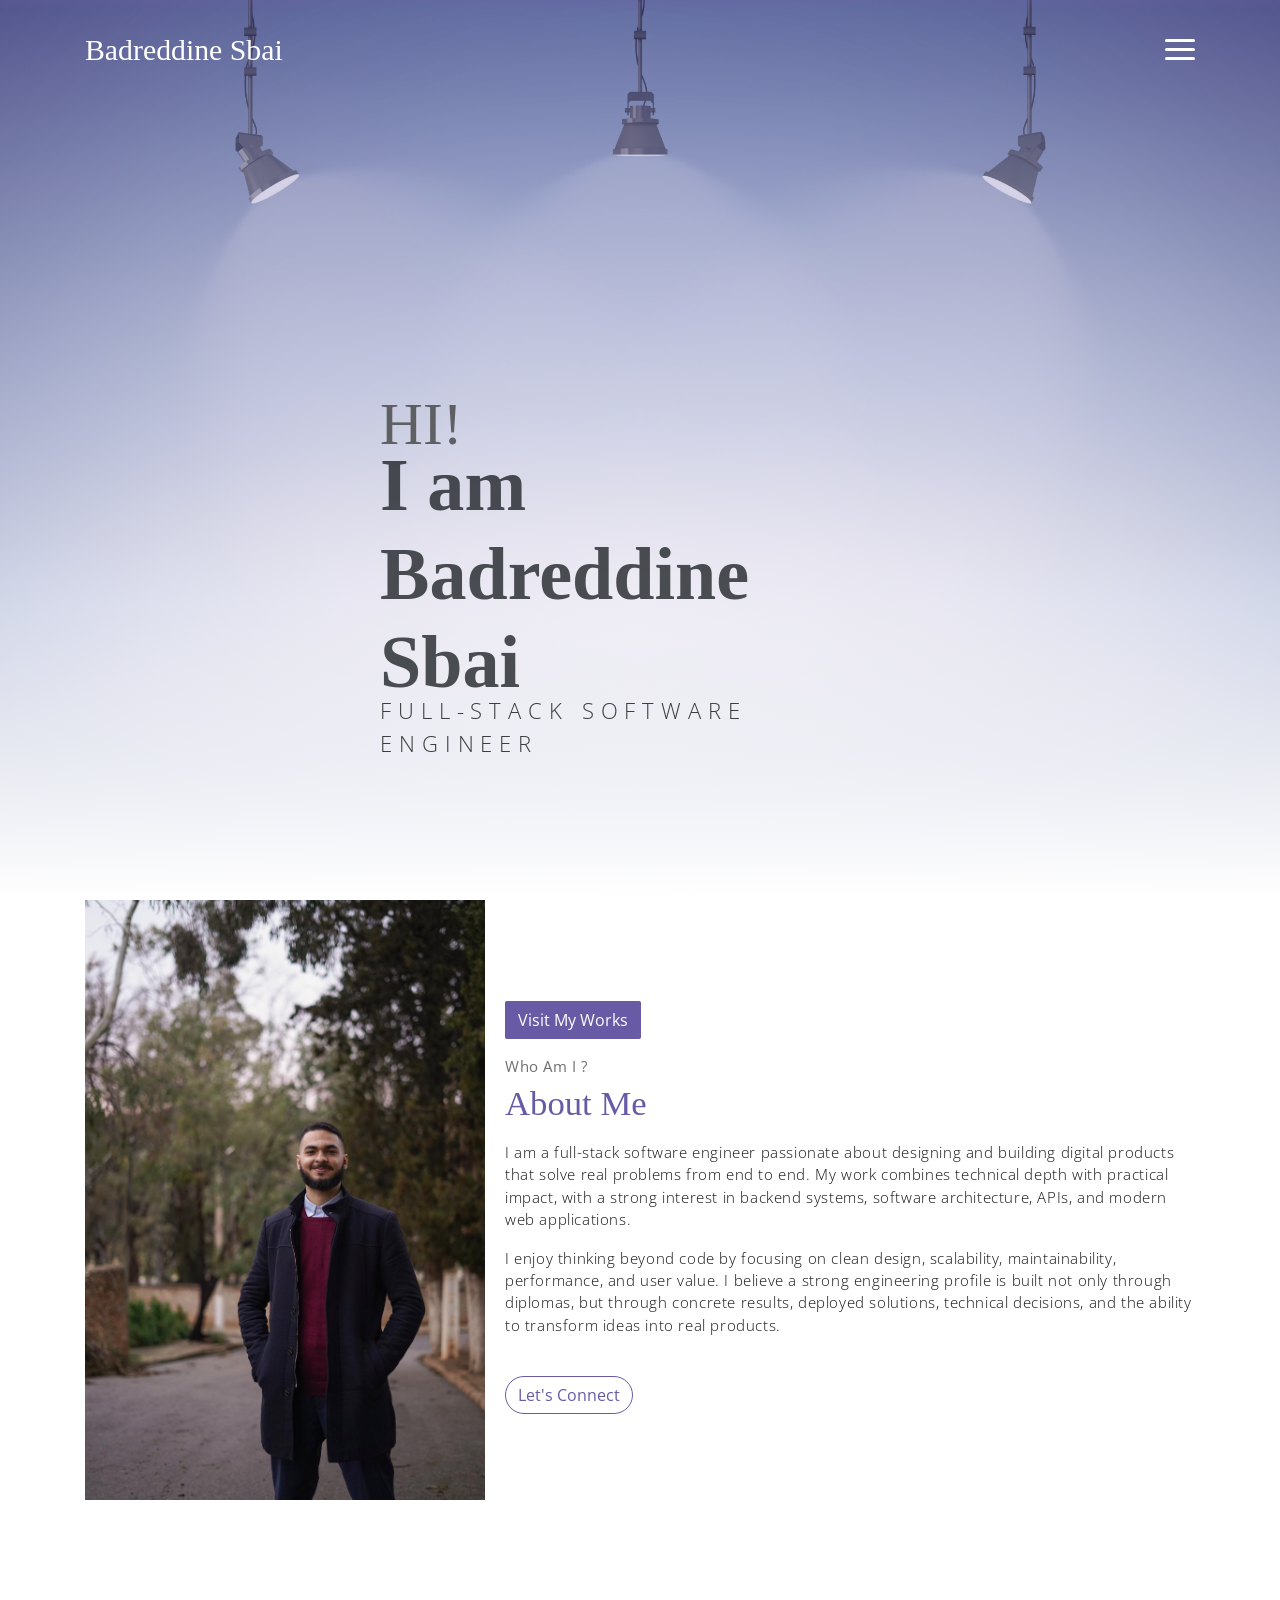
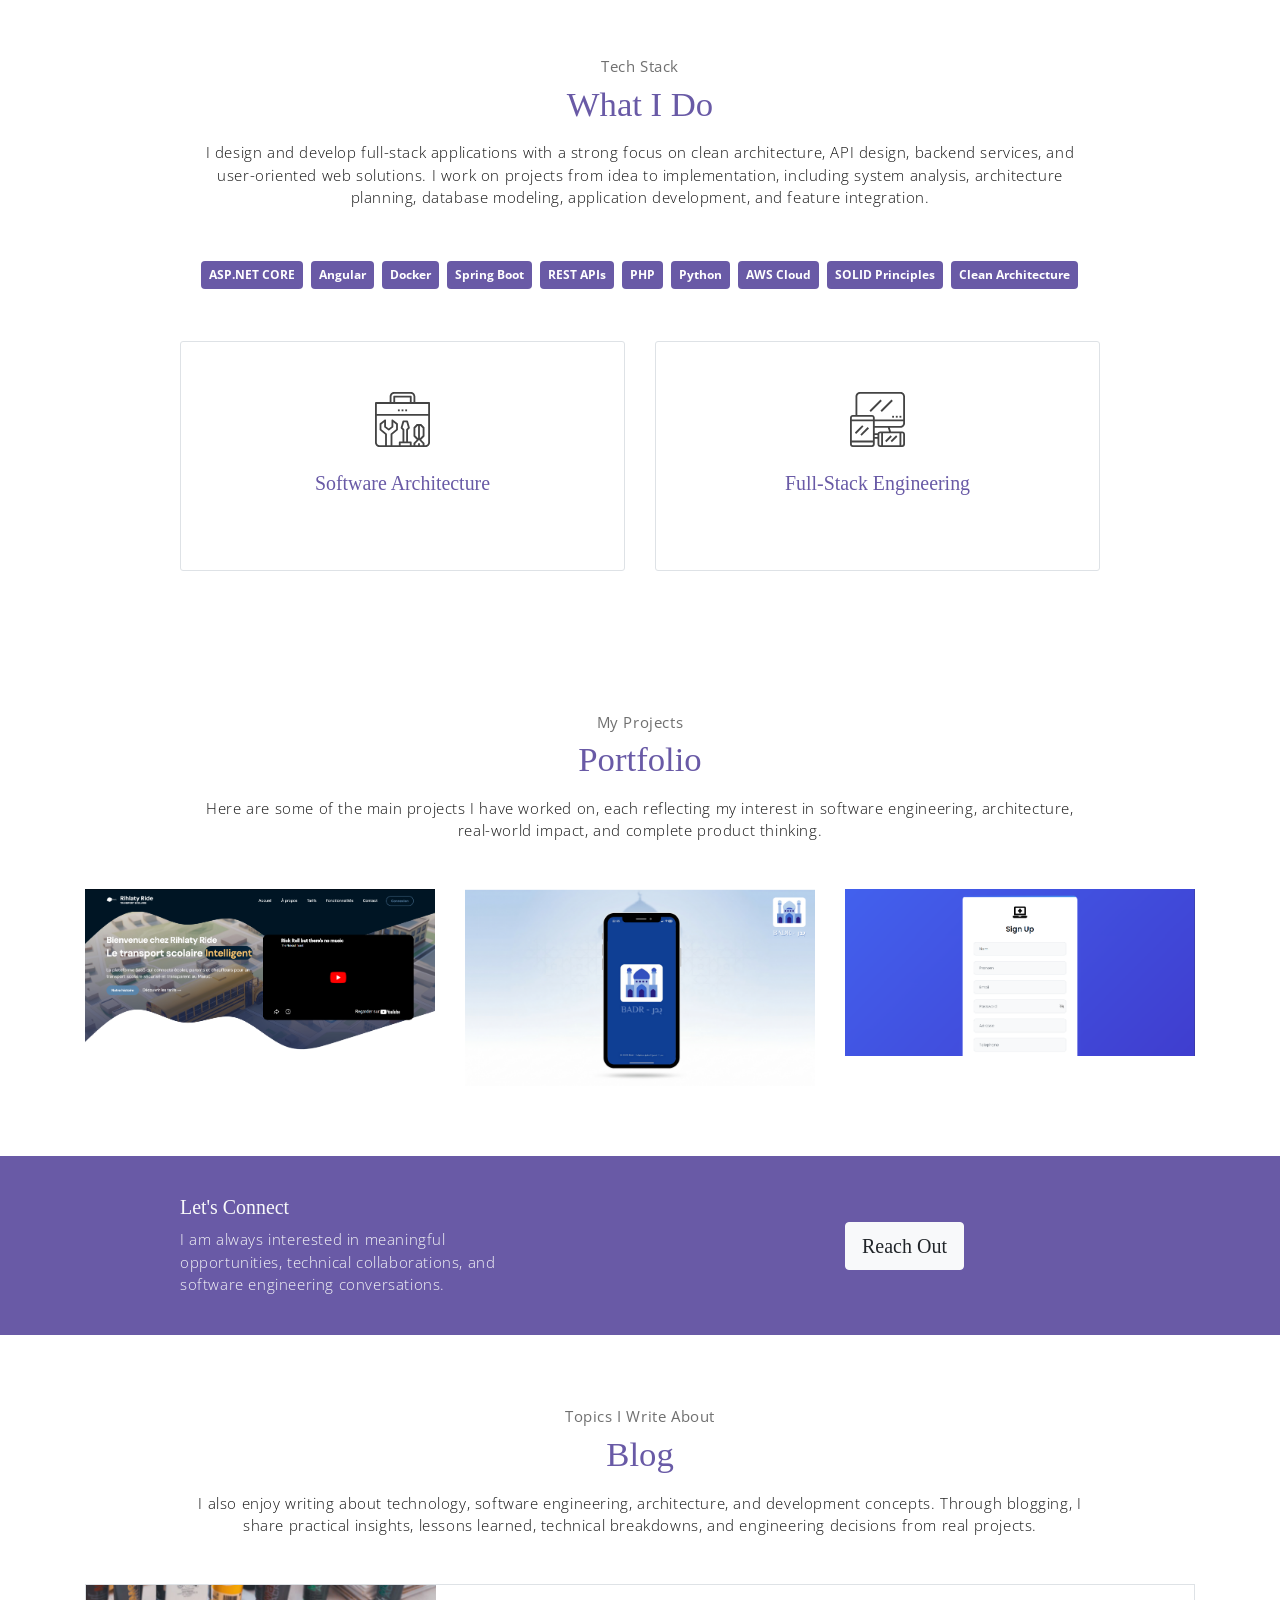
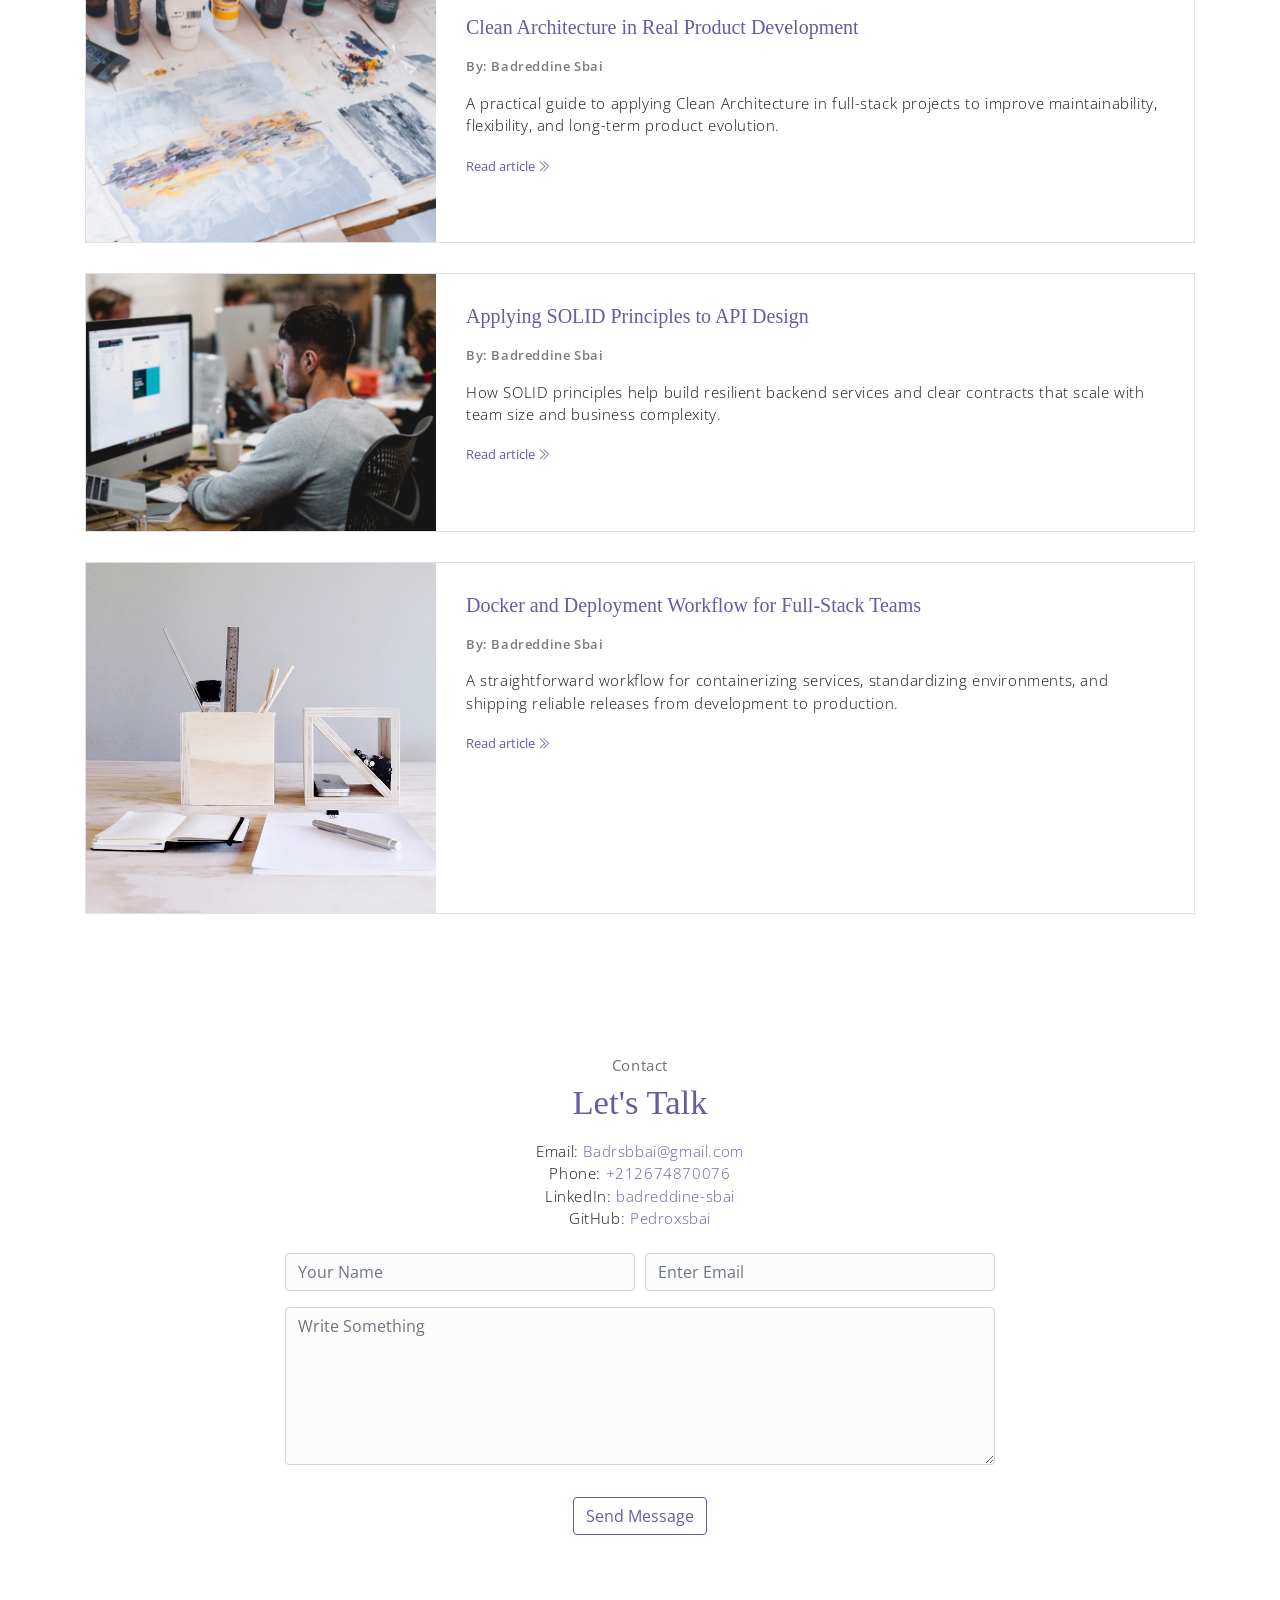
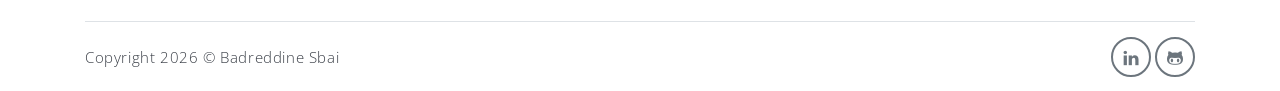
==== index.html @ 53260e63 "Initial portfolio version" ====
<!DOCTYPE html>
<html lang="en">

<head>
    <meta charset="utf-8">
    <meta name="viewport" content="width=device-width, initial-scale=1, shrink-to-fit=no">
    <meta name="description" content="Portfolio of Badreddine Sbai, Full-Stack Software Engineer.">
    <meta name="author" content="Badreddine Sbai">
    <title>Badreddine Sbai | Full-Stack Software Engineer</title>

    <link rel="stylesheet" href="assets/vendors/themify-icons/css/themify-icons.css">
    <link rel="stylesheet" href="assets/css/meyawo.css">
</head>

<body data-spy="scroll" data-target=".navbar" data-offset="40" id="home">

    <nav class="custom-navbar" data-spy="affix" data-offset-top="20">
        <div class="container">
            <a class="logo" href="#home">Badreddine Sbai</a>
            <ul class="nav">
                <li class="item"><a class="link" href="#home">Home</a></li>
                <li class="item"><a class="link" href="#about">About</a></li>
                <li class="item"><a class="link" href="#service">What I Do</a></li>
                <li class="item"><a class="link" href="#portfolio">Projects</a></li>
                <li class="item"><a class="link" href="#blog">Blog</a></li>
                <li class="item"><a class="link" href="#contact">Contact</a></li>
            </ul>
            <a href="javascript:void(0)" id="nav-toggle" class="hamburger hamburger--elastic">
                <div class="hamburger-box">
                    <div class="hamburger-inner"></div>
                </div>
            </a>
        </div>
    </nav>

    <header class="header" id="home">
        <div class="overlay"></div>
        <div class="header-content container">
            <h1 class="header-title">
                <span class="up">HI!</span>
                <span class="down">I am Badreddine Sbai</span>
            </h1>
            <p class="header-subtitle">FULL-STACK SOFTWARE ENGINEER</p>
        </div>
    </header>

    <section class="section pt-0" id="about">
        <div class="container text-center">
            <div class="about">
                <div class="about-img-holder">
                    <img src="assets/imgs/me/Portfolio2.jpeg" class="about-img" alt="Profile photo of Badreddine Sbai">
                </div>
                <div class="about-caption text-left">
                    <a class="btn btn-primary mb-3" href="#portfolio">Visit My Works</a>
                    <p class="section-subtitle">Who Am I ?</p>
                    <h2 class="section-title mb-3">About Me</h2>
                    <p>
                        I am a full-stack software engineer passionate about designing and building digital products that solve real problems from end to end. My work combines technical depth with practical impact, with a strong interest in backend systems, software architecture, APIs, and modern web applications.
                    </p>
                    <p>
                        I enjoy thinking beyond code by focusing on clean design, scalability, maintainability, performance, and user value. I believe a strong engineering profile is built not only through diplomas, but through concrete results, deployed solutions, technical decisions, and the ability to transform ideas into real products.
                    </p>
                    <a class="btn-rounded btn btn-outline-primary mt-4" href="#contact">Let's Connect</a>
                </div>
            </div>
        </div>
    </section>

    <section class="section" id="service">
        <div class="container text-center">
            <p class="section-subtitle">Tech Stack</p>
            <h6 class="section-title mb-3">What I Do</h6>
            <p class="mb-5 col-md-10 mx-auto">I design and develop full-stack applications with a strong focus on clean architecture, API design, backend services, and user-oriented web solutions. I work on projects from idea to implementation, including system analysis, architecture planning, database modeling, application development, and feature integration.</p>

            <div class="row justify-content-center">
                <div class="col-lg-10">
                    <div class="d-flex flex-wrap justify-content-center mb-5">
                        <span class="badge badge-primary p-2 m-1">ASP.NET CORE</span>
                        <span class="badge badge-primary p-2 m-1">Angular</span>
                        <span class="badge badge-primary p-2 m-1">Docker</span>
                        <span class="badge badge-primary p-2 m-1">Spring Boot</span>
                        <span class="badge badge-primary p-2 m-1">REST APIs</span>
                        <span class="badge badge-primary p-2 m-1">PHP</span>
                        <span class="badge badge-primary p-2 m-1">Python</span>
                        <span class="badge badge-primary p-2 m-1">AWS Cloud</span>
                        <span class="badge badge-primary p-2 m-1">SOLID Principles</span>
                        <span class="badge badge-primary p-2 m-1">Clean Architecture</span>
                    </div>
                </div>
            </div>

            <div class="row justify-content-center">
                <div class="col-md-6 col-lg-5">
                    <div class="service-card">
                        <div class="body">
                            <img src="assets/imgs/toolbox.svg" class="icon" alt="Architecture icon">
                            <h6 class="title">Software Architecture</h6>
                            <p class="subtitle">I build reliable and maintainable systems with strong structure, clear boundaries, and long-term scalability in mind.</p>
                        </div>
                    </div>
                </div>
                <div class="col-md-6 col-lg-5">
                    <div class="service-card">
                        <div class="body">
                            <img src="assets/imgs/responsive.svg" class="icon" alt="Engineering icon">
                            <h6 class="title">Full-Stack Engineering</h6>
                            <p class="subtitle">I transform ideas into complete products by combining backend APIs, modern frontend experiences, and practical technical decisions.</p>
                        </div>
                    </div>
                </div>
            </div>
        </div>
    </section>

    <section class="section" id="portfolio">
        <div class="container text-center">
            <p class="section-subtitle">My Projects</p>
            <h6 class="section-title mb-3">Portfolio</h6>
            <p class="mb-5 col-md-10 mx-auto">Here are some of the main projects I have worked on, each reflecting my interest in software engineering, architecture, real-world impact, and complete product thinking.</p>

            <div class="row">
                <div class="col-md-4">
                    <a href="project-rihlaty-ride.html" class="portfolio-card">
                        <img src="assets/imgs/RihlatyRide/1.png" class="portfolio-card-img" alt="Rihlaty Ride project cover">
                        <span class="portfolio-card-overlay">
                            <span class="portfolio-card-caption">
                                <h4>Rihlaty Ride</h4>
                                <p class="font-weight-normal">Intelligent School Transport Management Platform</p>
                            </span>
                        </span>
                    </a>
                </div>
                <div class="col-md-4">
                    <a href="project-badr-app.html" class="portfolio-card">
                        <img src="assets/imgs/Badr/1.png" class="portfolio-card-img" alt="BADR app project cover">
                        <span class="portfolio-card-overlay">
                            <span class="portfolio-card-caption">
                                <h4>BADR</h4>
                                <p class="font-weight-normal">Islamic Mobile Application</p>
                            </span>
                        </span>
                    </a>
                </div>
                <div class="col-md-4">
                    <a href="project-pharmaceutical-system.html" class="portfolio-card">
                        <img src="assets/imgs/StockPharmaceutique/1.png" class="portfolio-card-img" alt="Pharmaceutical management project cover">
                        <span class="portfolio-card-overlay">
                            <span class="portfolio-card-caption">
                                <h4>Pharmaceutical System</h4>
                                <p class="font-weight-normal">Smart and Secure Pharmaceutical Management Solution</p>
                            </span>
                        </span>
                    </a>
                </div>
            </div>
        </div>
    </section>

    <section class="section-sm bg-primary">
        <div class="container text-center text-sm-left">
            <div class="row align-items-center">
                <div class="col-sm offset-md-1 mb-4 mb-md-0">
                    <h6 class="title text-light">Let's Connect</h6>
                    <p class="m-0 text-light">I am always interested in meaningful opportunities, technical collaborations, and software engineering conversations.</p>
                </div>
                <div class="col-sm offset-sm-2 offset-md-3">
                    <a href="#contact" class="btn btn-lg my-font btn-light rounded">Reach Out</a>
                </div>
            </div>
        </div>
    </section>

    <section class="section" id="blog">
        <div class="container text-center">
            <p class="section-subtitle">Topics I Write About</p>
            <h6 class="section-title mb-3">Blog</h6>
            <p class="mb-5 col-md-10 mx-auto">I also enjoy writing about technology, software engineering, architecture, and development concepts. Through blogging, I share practical insights, lessons learned, technical breakdowns, and engineering decisions from real projects.</p>

            <div class="blog-card">
                <div class="blog-card-header">
                    <img src="assets/imgs/img-1.jpg" class="blog-card-img" alt="Clean Architecture article cover">
                </div>
                <div class="blog-card-body">
                    <h5 class="blog-card-title">Clean Architecture in Real Product Development</h5>
                    <p class="blog-card-caption">
                        <a href="article-clean-architecture.html">By: Badreddine Sbai</a>
                    </p>
                    <p>A practical guide to applying Clean Architecture in full-stack projects to improve maintainability, flexibility, and long-term product evolution.</p>
                    <a href="article-clean-architecture.html" class="blog-card-link">Read article <i class="ti-angle-double-right"></i></a>
                </div>
            </div>

            <div class="blog-card">
                <div class="blog-card-header">
                    <img src="assets/imgs/img-2.jpg" class="blog-card-img" alt="SOLID APIs article cover">
                </div>
                <div class="blog-card-body">
                    <h5 class="blog-card-title">Applying SOLID Principles to API Design</h5>
                    <p class="blog-card-caption">
                        <a href="article-solid-api-design.html">By: Badreddine Sbai</a>
                    </p>
                    <p>How SOLID principles help build resilient backend services and clear contracts that scale with team size and business complexity.</p>
                    <a href="article-solid-api-design.html" class="blog-card-link">Read article <i class="ti-angle-double-right"></i></a>
                </div>
            </div>

            <div class="blog-card mb-0">
                <div class="blog-card-header">
                    <img src="assets/imgs/folio-3.jpg" class="blog-card-img" alt="Docker deployment article cover">
                </div>
                <div class="blog-card-body">
                    <h5 class="blog-card-title">Docker and Deployment Workflow for Full-Stack Teams</h5>
                    <p class="blog-card-caption">
                        <a href="article-docker-deployment-workflow.html">By: Badreddine Sbai</a>
                    </p>
                    <p>A straightforward workflow for containerizing services, standardizing environments, and shipping reliable releases from development to production.</p>
                    <a href="article-docker-deployment-workflow.html" class="blog-card-link">Read article <i class="ti-angle-double-right"></i></a>
                </div>
            </div>
        </div>
    </section>

    <section class="section" id="contact">
        <div class="container text-center">
            <p class="section-subtitle">Contact</p>
            <h6 class="section-title mb-3">Let's Talk</h6>
            <p class="mb-4">
                Email: <a href="mailto:Badrsbbai@gmail.com">Badrsbbai@gmail.com</a><br>
                Phone: <a href="tel:+212674870076">+212674870076</a><br>
                LinkedIn: <a href="https://www.linkedin.com/in/badreddine-sbai/" target="_blank" rel="noopener noreferrer">badreddine-sbai</a><br>
                GitHub: <a href="https://github.com/Pedroxsbai" target="_blank" rel="noopener noreferrer">Pedroxsbai</a>
            </p>

            <form action="" class="contact-form col-md-10 col-lg-8 m-auto">
                <div class="form-row">
                    <div class="form-group col-sm-6">
                        <input type="text" size="50" class="form-control" placeholder="Your Name" required>
                    </div>
                    <div class="form-group col-sm-6">
                        <input type="email" class="form-control" placeholder="Enter Email" required>
                    </div>
                    <div class="form-group col-sm-12">
                        <textarea name="comment" id="comment" rows="6" class="form-control" placeholder="Write Something" required></textarea>
                    </div>
                    <div class="form-group col-sm-12 mt-3">
                        <input type="submit" value="Send Message" class="btn btn-outline-primary rounded">
                    </div>
                </div>
            </form>
        </div>
    </section>

    <div class="container">
        <footer class="footer">
            <p class="mb-0">Copyright <script>document.write(new Date().getFullYear())</script> &copy; Badreddine Sbai</p>
            <div class="social-links text-right m-auto ml-sm-auto">
                <a href="https://www.linkedin.com/in/badreddine-sbai/" target="_blank" rel="noopener noreferrer" class="link"><i class="ti-linkedin"></i></a>
                <a href="https://github.com/Pedroxsbai" target="_blank" rel="noopener noreferrer" class="link"><i class="ti-github"></i></a>
            </div>
        </footer>
    </div>

    <script src="assets/vendors/jquery/jquery-3.4.1.js"></script>
    <script src="assets/vendors/bootstrap/bootstrap.bundle.js"></script>
    <script src="assets/vendors/bootstrap/bootstrap.affix.js"></script>
    <script src="assets/js/meyawo.js"></script>
</body>

</html>
---- assets/vendors/themify-icons/css/themify-icons.css ----
@font-face {
	font-family: 'themify';
	src:url("../fonts/themify.eot?-fvbane");
	src:url("../fonts/themify.eot?#iefix-fvbane") format("embedded-opentype"),
		url("../fonts/themify.woff?-fvbane") format("woff"),
		url("../fonts/themify.ttf?-fvbane") format("truetype"),
		url("../fonts/themify.svg?-fvbane#themify") format("svg");
	font-weight: normal;
	font-style: normal;
}

[class^="ti-"], [class*=" ti-"] {
	font-family: 'themify';
	speak: none;
	font-style: normal;
	font-weight: normal;
	font-variant: normal;
	text-transform: none;
	line-height: 1;

	/* Better Font Rendering =========== */
	-webkit-font-smoothing: antialiased;
	-moz-osx-font-smoothing: grayscale;
}

.ti-wand:before {
	content: "\e600";
}
.ti-volume:before {
	content: "\e601";
}
.ti-user:before {
	content: "\e602";
}
.ti-unlock:before {
	content: "\e603";
}
.ti-unlink:before {
	content: "\e604";
}
.ti-trash:before {
	content: "\e605";
}
.ti-thought:before {
	content: "\e606";
}
.ti-target:before {
	content: "\e607";
}
.ti-tag:before {
	content: "\e608";
}
.ti-tablet:before {
	content: "\e609";
}
.ti-star:before {
	content: "\e60a";
}
.ti-spray:before {
	content: "\e60b";
}
.ti-signal:before {
	content: "\e60c";
}
.ti-shopping-cart:before {
	content: "\e60d";
}
.ti-shopping-cart-full:before {
	content: "\e60e";
}
.ti-settings:before {
	content: "\e60f";
}
.ti-search:before {
	content: "\e610";
}
.ti-zoom-in:before {
	content: "\e611";
}
.ti-zoom-out:before {
	content: "\e612";
}
.ti-cut:before {
	content: "\e613";
}
.ti-ruler:before {
	content: "\e614";
}
.ti-ruler-pencil:before {
	content: "\e615";
}
.ti-ruler-alt:before {
	content: "\e616";
}
.ti-bookmark:before {
	content: "\e617";
}
.ti-bookmark-alt:before {
	content: "\e618";
}
.ti-reload:before {
	content: "\e619";
}
.ti-plus:before {
	content: "\e61a";
}
.ti-pin:before {
	content: "\e61b";
}
.ti-pencil:before {
	content: "\e61c";
}
.ti-pencil-alt:before {
	content: "\e61d";
}
.ti-paint-roller:before {
	content: "\e61e";
}
.ti-paint-bucket:before {
	content: "\e61f";
}
.ti-na:before {
	content: "\e620";
}
.ti-mobile:before {
	content: "\e621";
}
.ti-minus:before {
	content: "\e622";
}
.ti-medall:before {
	content: "\e623";
}
.ti-medall-alt:before {
	content: "\e624";
}
.ti-marker:before {
	content: "\e625";
}
.ti-marker-alt:before {
	content: "\e626";
}
.ti-arrow-up:before {
	content: "\e627";
}
.ti-arrow-right:before {
	content: "\e628";
}
.ti-arrow-left:before {
	content: "\e629";
}
.ti-arrow-down:before {
	content: "\e62a";
}
.ti-lock:before {
	content: "\e62b";
}
.ti-location-arrow:before {
	content: "\e62c";
}
.ti-link:before {
	content: "\e62d";
}
.ti-layout:before {
	content: "\e62e";
}
.ti-layers:before {
	content: "\e62f";
}
.ti-layers-alt:before {
	content: "\e630";
}
.ti-key:before {
	content: "\e631";
}
.ti-import:before {
	content: "\e632";
}
.ti-image:before {
	content: "\e633";
}
.ti-heart:before {
	content: "\e634";
}
.ti-heart-broken:before {
	content: "\e635";
}
.ti-hand-stop:before {
	content: "\e636";
}
.ti-hand-open:before {
	content: "\e637";
}
.ti-hand-drag:before {
	content: "\e638";
}
.ti-folder:before {
	content: "\e639";
}
.ti-flag:before {
	content: "\e63a";
}
.ti-flag-alt:before {
	content: "\e63b";
}
.ti-flag-alt-2:before {
	content: "\e63c";
}
.ti-eye:before {
	content: "\e63d";
}
.ti-export:before {
	content: "\e63e";
}
.ti-exchange-vertical:before {
	content: "\e63f";
}
.ti-desktop:before {
	content: "\e640";
}
.ti-cup:before {
	content: "\e641";
}
.ti-crown:before {
	content: "\e642";
}
.ti-comments:before {
	content: "\e643";
}
.ti-comment:before {
	content: "\e644";
}
.ti-comment-alt:before {
	content: "\e645";
}
.ti-close:before {
	content: "\e646";
}
.ti-clip:before {
	content: "\e647";
}
.ti-angle-up:before {
	content: "\e648";
}
.ti-angle-right:before {
	content: "\e649";
}
.ti-angle-left:before {
	content: "\e64a";
}
.ti-angle-down:before {
	content: "\e64b";
}
.ti-check:before {
	content: "\e64c";
}
.ti-check-box:before {
	content: "\e64d";
}
.ti-camera:before {
	content: "\e64e";
}
.ti-announcement:before {
	content: "\e64f";
}
.ti-brush:before {
	content: "\e650";
}
.ti-briefcase:before {
	content: "\e651";
}
.ti-bolt:before {
	content: "\e652";
}
.ti-bolt-alt:before {
	content: "\e653";
}
.ti-blackboard:before {
	content: "\e654";
}
.ti-bag:before {
	content: "\e655";
}
.ti-move:before {
	content: "\e656";
}
.ti-arrows-vertical:before {
	content: "\e657";
}
.ti-arrows-horizontal:before {
	content: "\e658";
}
.ti-fullscreen:before {
	content: "\e659";
}
.ti-arrow-top-right:before {
	content: "\e65a";
}
.ti-arrow-top-left:before {
	content: "\e65b";
}
.ti-arrow-circle-up:before {
	content: "\e65c";
}
.ti-arrow-circle-right:before {
	content: "\e65d";
}
.ti-arrow-circle-left:before {
	content: "\e65e";
}
.ti-arrow-circle-down:before {
	content: "\e65f";
}
.ti-angle-double-up:before {
	content: "\e660";
}
.ti-angle-double-right:before {
	content: "\e661";
}
.ti-angle-double-left:before {
	content: "\e662";
}
.ti-angle-double-down:before {
	content: "\e663";
}
.ti-zip:before {
	content: "\e664";
}
.ti-world:before {
	content: "\e665";
}
.ti-wheelchair:before {
	content: "\e666";
}
.ti-view-list:before {
	content: "\e667";
}
.ti-view-list-alt:before {
	content: "\e668";
}
.ti-view-grid:before {
	content: "\e669";
}
.ti-uppercase:before {
	content: "\e66a";
}
.ti-upload:before {
	content: "\e66b";
}
.ti-underline:before {
	content: "\e66c";
}
.ti-truck:before {
	content: "\e66d";
}
.ti-timer:before {
	content: "\e66e";
}
.ti-ticket:before {
	content: "\e66f";
}
.ti-thumb-up:before {
	content: "\e670";
}
.ti-thumb-down:before {
	content: "\e671";
}
.ti-text:before {
	content: "\e672";
}
.ti-stats-up:before {
	content: "\e673";
}
.ti-stats-down:before {
	content: "\e674";
}
.ti-split-v:before {
	content: "\e675";
}
.ti-split-h:before {
	content: "\e676";
}
.ti-smallcap:before {
	content: "\e677";
}
.ti-shine:before {
	content: "\e678";
}
.ti-shift-right:before {
	content: "\e679";
}
.ti-shift-left:before {
	content: "\e67a";
}
.ti-shield:before {
	content: "\e67b";
}
.ti-notepad:before {
	content: "\e67c";
}
.ti-server:before {
	content: "\e67d";
}
.ti-quote-right:before {
	content: "\e67e";
}
.ti-quote-left:before {
	content: "\e67f";
}
.ti-pulse:before {
	content: "\e680";
}
.ti-printer:before {
	content: "\e681";
}
.ti-power-off:before {
	content: "\e682";
}
.ti-plug:before {
	content: "\e683";
}
.ti-pie-chart:before {
	content: "\e684";
}
.ti-paragraph:before {
	content: "\e685";
}
.ti-panel:before {
	content: "\e686";
}
.ti-package:before {
	content: "\e687";
}
.ti-music:before {
	content: "\e688";
}
.ti-music-alt:before {
	content: "\e689";
}
.ti-mouse:before {
	content: "\e68a";
}
.ti-mouse-alt:before {
	content: "\e68b";
}
.ti-money:before {
	content: "\e68c";
}
.ti-microphone:before {
	content: "\e68d";
}
.ti-menu:before {
	content: "\e68e";
}
.ti-menu-alt:before {
	content: "\e68f";
}
.ti-map:before {
	content: "\e690";
}
.ti-map-alt:before {
	content: "\e691";
}
.ti-loop:before {
	content: "\e692";
}
.ti-location-pin:before {
	content: "\e693";
}
.ti-list:before {
	content: "\e694";
}
.ti-light-bulb:before {
	content: "\e695";
}
.ti-Italic:before {
	content: "\e696";
}
.ti-info:before {
	content: "\e697";
}
.ti-infinite:before {
	content: "\e698";
}
.ti-id-badge:before {
	content: "\e699";
}
.ti-hummer:before {
	content: "\e69a";
}
.ti-home:before {
	content: "\e69b";
}
.ti-help:before {
	content: "\e69c";
}
.ti-headphone:before {
	content: "\e69d";
}
.ti-harddrives:before {
	content: "\e69e";
}
.ti-harddrive:before {
	content: "\e69f";
}
.ti-gift:before {
	content: "\e6a0";
}
.ti-game:before {
	content: "\e6a1";
}
.ti-filter:before {
	content: "\e6a2";
}
.ti-files:before {
	content: "\e6a3";
}
.ti-file:before {
	content: "\e6a4";
}
.ti-eraser:before {
	content: "\e6a5";
}
.ti-envelope:before {
	content: "\e6a6";
}
.ti-download:before {
	content: "\e6a7";
}
.ti-direction:before {
	content: "\e6a8";
}
.ti-direction-alt:before {
	content: "\e6a9";
}
.ti-dashboard:before {
	content: "\e6aa";
}
.ti-control-stop:before {
	content: "\e6ab";
}
.ti-control-shuffle:before {
	content: "\e6ac";
}
.ti-control-play:before {
	content: "\e6ad";
}
.ti-control-pause:before {
	content: "\e6ae";
}
.ti-control-forward:before {
	content: "\e6af";
}
.ti-control-backward:before {
	content: "\e6b0";
}
.ti-cloud:before {
	content: "\e6b1";
}
.ti-cloud-up:before {
	content: "\e6b2";
}
.ti-cloud-down:before {
	content: "\e6b3";
}
.ti-clipboard:before {
	content: "\e6b4";
}
.ti-car:before {
	content: "\e6b5";
}
.ti-calendar:before {
	content: "\e6b6";
}
.ti-book:before {
	content: "\e6b7";
}
.ti-bell:before {
	content: "\e6b8";
}
.ti-basketball:before {
	content: "\e6b9";
}
.ti-bar-chart:before {
	content: "\e6ba";
}
.ti-bar-chart-alt:before {
	content: "\e6bb";
}
.ti-back-right:before {
	content: "\e6bc";
}
.ti-back-left:before {
	content: "\e6bd";
}
.ti-arrows-corner:before {
	content: "\e6be";
}
.ti-archive:before {
	content: "\e6bf";
}
.ti-anchor:before {
	content: "\e6c0";
}
.ti-align-right:before {
	content: "\e6c1";
}
.ti-align-left:before {
	content: "\e6c2";
}
.ti-align-justify:before {
	content: "\e6c3";
}
.ti-align-center:before {
	content: "\e6c4";
}
.ti-alert:before {
	content: "\e6c5";
}
.ti-alarm-clock:before {
	content: "\e6c6";
}
.ti-agenda:before {
	content: "\e6c7";
}
.ti-write:before {
	content: "\e6c8";
}
.ti-window:before {
	content: "\e6c9";
}
.ti-widgetized:before {
	content: "\e6ca";
}
.ti-widget:before {
	content: "\e6cb";
}
.ti-widget-alt:before {
	content: "\e6cc";
}
.ti-wallet:before {
	content: "\e6cd";
}
.ti-video-clapper:before {
	content: "\e6ce";
}
.ti-video-camera:before {
	content: "\e6cf";
}
.ti-vector:before {
	content: "\e6d0";
}
.ti-themify-logo:before {
	content: "\e6d1";
}
.ti-themify-favicon:before {
	content: "\e6d2";
}
.ti-themify-favicon-alt:before {
	content: "\e6d3";
}
.ti-support:before {
	content: "\e6d4";
}
.ti-stamp:before {
	content: "\e6d5";
}
.ti-split-v-alt:before {
	content: "\e6d6";
}
.ti-slice:before {
	content: "\e6d7";
}
.ti-shortcode:before {
	content: "\e6d8";
}
.ti-shift-right-alt:before {
	content: "\e6d9";
}
.ti-shift-left-alt:before {
	content: "\e6da";
}
.ti-ruler-alt-2:before {
	content: "\e6db";
}
.ti-receipt:before {
	content: "\e6dc";
}
.ti-pin2:before {
	content: "\e6dd";
}
.ti-pin-alt:before {
	content: "\e6de";
}
.ti-pencil-alt2:before {
	content: "\e6df";
}
.ti-palette:before {
	content: "\e6e0";
}
.ti-more:before {
	content: "\e6e1";
}
.ti-more-alt:before {
	content: "\e6e2";
}
.ti-microphone-alt:before {
	content: "\e6e3";
}
.ti-magnet:before {
	content: "\e6e4";
}
.ti-line-double:before {
	content: "\e6e5";
}
.ti-line-dotted:before {
	content: "\e6e6";
}
.ti-line-dashed:before {
	content: "\e6e7";
}
.ti-layout-width-full:before {
	content: "\e6e8";
}
.ti-layout-width-default:before {
	content: "\e6e9";
}
.ti-layout-width-default-alt:before {
	content: "\e6ea";
}
.ti-layout-tab:before {
	content: "\e6eb";
}
.ti-layout-tab-window:before {
	content: "\e6ec";
}
.ti-layout-tab-v:before {
	content: "\e6ed";
}
.ti-layout-tab-min:before {
	content: "\e6ee";
}
.ti-layout-slider:before {
	content: "\e6ef";
}
.ti-layout-slider-alt:before {
	content: "\e6f0";
}
.ti-layout-sidebar-right:before {
	content: "\e6f1";
}
.ti-layout-sidebar-none:before {
	content: "\e6f2";
}
.ti-layout-sidebar-left:before {
	content: "\e6f3";
}
.ti-layout-placeholder:before {
	content: "\e6f4";
}
.ti-layout-menu:before {
	content: "\e6f5";
}
.ti-layout-menu-v:before {
	content: "\e6f6";
}
.ti-layout-menu-separated:before {
	content: "\e6f7";
}
.ti-layout-menu-full:before {
	content: "\e6f8";
}
.ti-layout-media-right-alt:before {
	content: "\e6f9";
}
.ti-layout-media-right:before {
	content: "\e6fa";
}
.ti-layout-media-overlay:before {
	content: "\e6fb";
}
.ti-layout-media-overlay-alt:before {
	content: "\e6fc";
}
.ti-layout-media-overlay-alt-2:before {
	content: "\e6fd";
}
.ti-layout-media-left-alt:before {
	content: "\e6fe";
}
.ti-layout-media-left:before {
	content: "\e6ff";
}
.ti-layout-media-center-alt:before {
	content: "\e700";
}
.ti-layout-media-center:before {
	content: "\e701";
}
.ti-layout-list-thumb:before {
	content: "\e702";
}
.ti-layout-list-thumb-alt:before {
	content: "\e703";
}
.ti-layout-list-post:before {
	content: "\e704";
}
.ti-layout-list-large-image:before {
	content: "\e705";
}
.ti-layout-line-solid:before {
	content: "\e706";
}
.ti-layout-grid4:before {
	content: "\e707";
}
.ti-layout-grid3:before {
	content: "\e708";
}
.ti-layout-grid2:before {
	content: "\e709";
}
.ti-layout-grid2-thumb:before {
	content: "\e70a";
}
.ti-layout-cta-right:before {
	content: "\e70b";
}
.ti-layout-cta-left:before {
	content: "\e70c";
}
.ti-layout-cta-center:before {
	content: "\e70d";
}
.ti-layout-cta-btn-right:before {
	content: "\e70e";
}
.ti-layout-cta-btn-left:before {
	content: "\e70f";
}
.ti-layout-column4:before {
	content: "\e710";
}
.ti-layout-column3:before {
	content: "\e711";
}
.ti-layout-column2:before {
	content: "\e712";
}
.ti-layout-accordion-separated:before {
	content: "\e713";
}
.ti-layout-accordion-merged:before {
	content: "\e714";
}
.ti-layout-accordion-list:before {
	content: "\e715";
}
.ti-ink-pen:before {
	content: "\e716";
}
.ti-info-alt:before {
	content: "\e717";
}
.ti-help-alt:before {
	content: "\e718";
}
.ti-headphone-alt:before {
	content: "\e719";
}
.ti-hand-point-up:before {
	content: "\e71a";
}
.ti-hand-point-right:before {
	content: "\e71b";
}
.ti-hand-point-left:before {
	content: "\e71c";
}
.ti-hand-point-down:before {
	content: "\e71d";
}
.ti-gallery:before {
	content: "\e71e";
}
.ti-face-smile:before {
	content: "\e71f";
}
.ti-face-sad:before {
	content: "\e720";
}
.ti-credit-card:before {
	content: "\e721";
}
.ti-control-skip-forward:before {
	content: "\e722";
}
.ti-control-skip-backward:before {
	content: "\e723";
}
.ti-control-record:before {
	content: "\e724";
}
.ti-control-eject:before {
	content: "\e725";
}
.ti-comments-smiley:before {
	content: "\e726";
}
.ti-brush-alt:before {
	content: "\e727";
}
.ti-youtube:before {
	content: "\e728";
}
.ti-vimeo:before {
	content: "\e729";
}
.ti-twitter:before {
	content: "\e72a";
}
.ti-time:before {
	content: "\e72b";
}
.ti-tumblr:before {
	content: "\e72c";
}
.ti-skype:before {
	content: "\e72d";
}
.ti-share:before {
	content: "\e72e";
}
.ti-share-alt:before {
	content: "\e72f";
}
.ti-rocket:before {
	content: "\e730";
}
.ti-pinterest:before {
	content: "\e731";
}
.ti-new-window:before {
	content: "\e732";
}
.ti-microsoft:before {
	content: "\e733";
}
.ti-list-ol:before {
	content: "\e734";
}
.ti-linkedin:before {
	content: "\e735";
}
.ti-layout-sidebar-2:before {
	content: "\e736";
}
.ti-layout-grid4-alt:before {
	content: "\e737";
}
.ti-layout-grid3-alt:before {
	content: "\e738";
}
.ti-layout-grid2-alt:before {
	content: "\e739";
}
.ti-layout-column4-alt:before {
	content: "\e73a";
}
.ti-layout-column3-alt:before {
	content: "\e73b";
}
.ti-layout-column2-alt:before {
	content: "\e73c";
}
.ti-instagram:before {
	content: "\e73d";
}
.ti-google:before {
	content: "\e73e";
}
.ti-github:before {
	content: "\e73f";
}
.ti-flickr:before {
	content: "\e740";
}
.ti-facebook:before {
	content: "\e741";
}
.ti-dropbox:before {
	content: "\e742";
}
.ti-dribbble:before {
	content: "\e743";
}
.ti-apple:before {
	content: "\e744";
}
.ti-android:before {
	content: "\e745";
}
.ti-save:before {
	content: "\e746";
}
.ti-save-alt:before {
	content: "\e747";
}
.ti-yahoo:before {
	content: "\e748";
}
.ti-wordpress:before {
	content: "\e749";
}
.ti-vimeo-alt:before {
	content: "\e74a";
}
.ti-twitter-alt:before {
	content: "\e74b";
}
.ti-tumblr-alt:before {
	content: "\e74c";
}
.ti-trello:before {
	content: "\e74d";
}
.ti-stack-overflow:before {
	content: "\e74e";
}
.ti-soundcloud:before {
	content: "\e74f";
}
.ti-sharethis:before {
	content: "\e750";
}
.ti-sharethis-alt:before {
	content: "\e751";
}
.ti-reddit:before {
	content: "\e752";
}
.ti-pinterest-alt:before {
	content: "\e753";
}
.ti-microsoft-alt:before {
	content: "\e754";
}
.ti-linux:before {
	content: "\e755";
}
.ti-jsfiddle:before {
	content: "\e756";
}
.ti-joomla:before {
	content: "\e757";
}
.ti-html5:before {
	content: "\e758";
}
.ti-flickr-alt:before {
	content: "\e759";
}
.ti-email:before {
	content: "\e75a";
}
.ti-drupal:before {
	content: "\e75b";
}
.ti-dropbox-alt:before {
	content: "\e75c";
}
.ti-css3:before {
	content: "\e75d";
}
.ti-rss:before {
	content: "\e75e";
}
.ti-rss-alt:before {
	content: "\e75f";
}
---- assets/css/meyawo.css ----
@charset "UTF-8";
/*!
=========================================================
* Meyawo Landing page
=========================================================

* Copyright: 2019 DevCRUD (https://devcrud.com)
* Licensed: (https://devcrud.com/licenses)
* Coded by www.devcrud.com

=========================================================

* The above copyright notice and this permission notice shall be included in all copies or substantial portions of the Software.
*/
@import url("https://fonts.googleapis.com/css?family=Baloo+Paaji|Open+Sans:300,300i,400,400i,600,600i,700,700i");
:root {
  --blue: #1e549f;
  --indigo: #695aa6;
  --purple: #6f42c1;
  --pink: #e83e8c;
  --red: #ec185d;
  --orange: #ff6d02;
  --yellow: #ffc107;
  --green: #1bb74f;
  --teal: #20c997;
  --cyan: #17a2b8;
  --white: #fff;
  --gray: #6c757d;
  --gray-dark: #393e46;
  --primary: #695aa6;
  --secondary: #393e46;
  --success: #1bb74f;
  --info: #17a2b8;
  --warning: #ff6d02;
  --danger: #ec185d;
  --light: #f8f9fa;
  --dark: #212529;
  --breakpoint-xs: 0;
  --breakpoint-sm: 576px;
  --breakpoint-md: 768px;
  --breakpoint-lg: 992px;
  --breakpoint-xl: 1200px;
  --font-family-sans-serif: "Open Sans", sans-serif;
  --font-family-monospace: SFMono-Regular, Menlo, Monaco, Consolas, "Liberation Mono", "Courier New", monospace;
}

*,
*::before,
*::after {
  box-sizing: border-box;
}

html {
  font-family: sans-serif;
  line-height: 1.15;
  -webkit-text-size-adjust: 100%;
  -webkit-tap-highlight-color: rgba(0, 0, 0, 0);
}

article, aside, figcaption, figure, footer, header, hgroup, main, nav, section {
  display: block;
}

body {
  margin: 0;
  font-family: "Open Sans", sans-serif;
  font-size: 1rem;
  font-weight: 400;
  line-height: 1.5;
  color: #212529;
  text-align: left;
  background-color: #fff;
}

[tabindex="-1"]:focus {
  outline: 0 !important;
}

hr {
  box-sizing: content-box;
  height: 0;
  overflow: visible;
}

h1, h2, h3, h4, h5, h6 {
  margin-top: 0;
  margin-bottom: 0.5rem;
}

p {
  margin-top: 0;
  margin-bottom: 1rem;
}

abbr[title],
abbr[data-original-title] {
  text-decoration: underline;
  -webkit-text-decoration: underline dotted;
          text-decoration: underline dotted;
  cursor: help;
  border-bottom: 0;
  -webkit-text-decoration-skip-ink: none;
          text-decoration-skip-ink: none;
}

address {
  margin-bottom: 1rem;
  font-style: normal;
  line-height: inherit;
}

ol,
ul,
dl {
  margin-top: 0;
  margin-bottom: 1rem;
}

ol ol,
ul ul,
ol ul,
ul ol {
  margin-bottom: 0;
}

dt {
  font-weight: 700;
}

dd {
  margin-bottom: .5rem;
  margin-left: 0;
}

blockquote {
  margin: 0 0 1rem;
}

b,
strong {
  font-weight: bolder;
}

small {
  font-size: 80%;
}

sub,
sup {
  position: relative;
  font-size: 75%;
  line-height: 0;
  vertical-align: baseline;
}

sub {
  bottom: -.25em;
}

sup {
  top: -.5em;
}

a {
  color: #695aa6;
  text-decoration: none;
  background-color: transparent;
}

a:hover {
  color: #493f75;
  text-decoration: none;
}

a:not([href]):not([tabindex]) {
  color: inherit;
  text-decoration: none;
}

a:not([href]):not([tabindex]):hover, a:not([href]):not([tabindex]):focus {
  color: inherit;
  text-decoration: none;
}

a:not([href]):not([tabindex]):focus {
  outline: 0;
}

pre,
code,
kbd,
samp {
  font-family: SFMono-Regular, Menlo, Monaco, Consolas, "Liberation Mono", "Courier New", monospace;
  font-size: 1em;
}

pre {
  margin-top: 0;
  margin-bottom: 1rem;
  overflow: auto;
}

figure {
  margin: 0 0 1rem;
}

img {
  vertical-align: middle;
  border-style: none;
}

svg {
  overflow: hidden;
  vertical-align: middle;
}

table {
  border-collapse: collapse;
}

caption {
  padding-top: 0.75rem;
  padding-bottom: 0.75rem;
  color: #6c757d;
  text-align: left;
  caption-side: bottom;
}

th {
  text-align: inherit;
}

label {
  display: inline-block;
  margin-bottom: 0.5rem;
}

button {
  border-radius: 0;
}

button:focus {
  outline: 1px dotted;
  outline: 5px auto -webkit-focus-ring-color;
}

input,
button,
select,
optgroup,
textarea {
  margin: 0;
  font-family: inherit;
  font-size: inherit;
  line-height: inherit;
}

button,
input {
  overflow: visible;
}

button,
select {
  text-transform: none;
}

select {
  word-wrap: normal;
}

button,
[type="button"],
[type="reset"],
[type="submit"] {
  -webkit-appearance: button;
}

button:not(:disabled),
[type="button"]:not(:disabled),
[type="reset"]:not(:disabled),
[type="submit"]:not(:disabled) {
  cursor: pointer;
}

button::-moz-focus-inner,
[type="button"]::-moz-focus-inner,
[type="reset"]::-moz-focus-inner,
[type="submit"]::-moz-focus-inner {
  padding: 0;
  border-style: none;
}

input[type="radio"],
input[type="checkbox"] {
  box-sizing: border-box;
  padding: 0;
}

input[type="date"],
input[type="time"],
input[type="datetime-local"],
input[type="month"] {
  -webkit-appearance: listbox;
}

textarea {
  overflow: auto;
  resize: vertical;
}

fieldset {
  min-width: 0;
  padding: 0;
  margin: 0;
  border: 0;
}

legend {
  display: block;
  width: 100%;
  max-width: 100%;
  padding: 0;
  margin-bottom: .5rem;
  font-size: 1.5rem;
  line-height: inherit;
  color: inherit;
  white-space: normal;
}

progress {
  vertical-align: baseline;
}

[type="number"]::-webkit-inner-spin-button,
[type="number"]::-webkit-outer-spin-button {
  height: auto;
}

[type="search"] {
  outline-offset: -2px;
  -webkit-appearance: none;
}

[type="search"]::-webkit-search-decoration {
  -webkit-appearance: none;
}

::-webkit-file-upload-button {
  font: inherit;
  -webkit-appearance: button;
}

output {
  display: inline-block;
}

summary {
  display: list-item;
  cursor: pointer;
}

template {
  display: none;
}

[hidden] {
  display: none !important;
}

h1, h2, h3, h4, h5, h6,
.h1, .h2, .h3, .h4, .h5, .h6 {
  margin-bottom: 0.5rem;
  font-weight: 500;
  line-height: 1.2;
}

h1, .h1 {
  font-size: 2.5rem;
}

h2, .h2 {
  font-size: 2rem;
}

h3, .h3 {
  font-size: 1.75rem;
}

h4, .h4 {
  font-size: 1.5rem;
}

h5, .h5 {
  font-size: 1.25rem;
}

h6, .h6 {
  font-size: 1rem;
}

.lead {
  font-size: 1.25rem;
  font-weight: 300;
}

.display-1 {
  font-size: 6rem;
  font-weight: 300;
  line-height: 1.2;
}

.display-2 {
  font-size: 5.5rem;
  font-weight: 300;
  line-height: 1.2;
}

.display-3 {
  font-size: 4.5rem;
  font-weight: 300;
  line-height: 1.2;
}

.display-4 {
  font-size: 3.5rem;
  font-weight: 300;
  line-height: 1.2;
}

hr {
  margin-top: 1rem;
  margin-bottom: 1rem;
  border: 0;
  border-top: 1px solid rgba(0, 0, 0, 0.1);
}

small,
.small {
  font-size: 80%;
  font-weight: 400;
}

mark,
.mark {
  padding: 0.2em;
  background-color: #fcf8e3;
}

.list-unstyled {
  padding-left: 0;
  list-style: none;
}

.list-inline {
  padding-left: 0;
  list-style: none;
}

.list-inline-item {
  display: inline-block;
}

.list-inline-item:not(:last-child) {
  margin-right: 0.5rem;
}

.initialism {
  font-size: 90%;
  text-transform: uppercase;
}

.blockquote {
  margin-bottom: 1rem;
  font-size: 1.25rem;
}

.blockquote-footer {
  display: block;
  font-size: 80%;
  color: #6c757d;
}

.blockquote-footer::before {
  content: "\2014\00A0";
}

.img-fluid {
  max-width: 100%;
  height: auto;
}

.img-thumbnail {
  padding: 0.25rem;
  background-color: #fff;
  border: 1px solid #dee2e6;
  border-radius: 0.25rem;
  max-width: 100%;
  height: auto;
}

.figure {
  display: inline-block;
}

.figure-img {
  margin-bottom: 0.5rem;
  line-height: 1;
}

.figure-caption {
  font-size: 90%;
  color: #6c757d;
}

code {
  font-size: 87.5%;
  color: #e83e8c;
  word-break: break-word;
}

a > code {
  color: inherit;
}

kbd {
  padding: 0.2rem 0.4rem;
  font-size: 87.5%;
  color: #fff;
  background-color: #212529;
  border-radius: 0.2rem;
}

kbd kbd {
  padding: 0;
  font-size: 100%;
  font-weight: 700;
}

pre {
  display: block;
  font-size: 87.5%;
  color: #212529;
}

pre code {
  font-size: inherit;
  color: inherit;
  word-break: normal;
}

.pre-scrollable {
  max-height: 340px;
  overflow-y: scroll;
}

.container {
  width: 100%;
  padding-right: 15px;
  padding-left: 15px;
  margin-right: auto;
  margin-left: auto;
}

@media (min-width: 576px) {
  .container {
    max-width: 540px;
  }
}

@media (min-width: 768px) {
  .container {
    max-width: 720px;
  }
}

@media (min-width: 992px) {
  .container {
    max-width: 960px;
  }
}

@media (min-width: 1200px) {
  .container {
    max-width: 1140px;
  }
}

.container-fluid {
  width: 100%;
  padding-right: 15px;
  padding-left: 15px;
  margin-right: auto;
  margin-left: auto;
}

.row {
  display: -webkit-box;
  display: -webkit-flex;
  display: -ms-flexbox;
  display: flex;
  -webkit-flex-wrap: wrap;
      -ms-flex-wrap: wrap;
          flex-wrap: wrap;
  margin-right: -15px;
  margin-left: -15px;
}

.no-gutters {
  margin-right: 0;
  margin-left: 0;
}

.no-gutters > .col,
.no-gutters > [class*="col-"] {
  padding-right: 0;
  padding-left: 0;
}

.col-1, .col-2, .col-3, .col-4, .col-5, .col-6, .col-7, .col-8, .col-9, .col-10, .col-11, .col-12, .col,
.col-auto, .col-sm-1, .col-sm-2, .col-sm-3, .col-sm-4, .col-sm-5, .col-sm-6, .col-sm-7, .col-sm-8, .col-sm-9, .col-sm-10, .col-sm-11, .col-sm-12, .col-sm,
.col-sm-auto, .col-md-1, .col-md-2, .col-md-3, .col-md-4, .col-md-5, .col-md-6, .col-md-7, .col-md-8, .col-md-9, .col-md-10, .col-md-11, .col-md-12, .col-md,
.col-md-auto, .col-lg-1, .col-lg-2, .col-lg-3, .col-lg-4, .col-lg-5, .col-lg-6, .col-lg-7, .col-lg-8, .col-lg-9, .col-lg-10, .col-lg-11, .col-lg-12, .col-lg,
.col-lg-auto, .col-xl-1, .col-xl-2, .col-xl-3, .col-xl-4, .col-xl-5, .col-xl-6, .col-xl-7, .col-xl-8, .col-xl-9, .col-xl-10, .col-xl-11, .col-xl-12, .col-xl,
.col-xl-auto {
  position: relative;
  width: 100%;
  padding-right: 15px;
  padding-left: 15px;
}

.col {
  -webkit-flex-basis: 0;
      -ms-flex-preferred-size: 0;
          flex-basis: 0;
  -webkit-box-flex: 1;
  -webkit-flex-grow: 1;
      -ms-flex-positive: 1;
          flex-grow: 1;
  max-width: 100%;
}

.col-auto {
  -webkit-box-flex: 0;
  -webkit-flex: 0 0 auto;
      -ms-flex: 0 0 auto;
          flex: 0 0 auto;
  width: auto;
  max-width: 100%;
}

.col-1 {
  -webkit-box-flex: 0;
  -webkit-flex: 0 0 8.33333%;
      -ms-flex: 0 0 8.33333%;
          flex: 0 0 8.33333%;
  max-width: 8.33333%;
}

.col-2 {
  -webkit-box-flex: 0;
  -webkit-flex: 0 0 16.66667%;
      -ms-flex: 0 0 16.66667%;
          flex: 0 0 16.66667%;
  max-width: 16.66667%;
}

.col-3 {
  -webkit-box-flex: 0;
  -webkit-flex: 0 0 25%;
      -ms-flex: 0 0 25%;
          flex: 0 0 25%;
  max-width: 25%;
}

.col-4 {
  -webkit-box-flex: 0;
  -webkit-flex: 0 0 33.33333%;
      -ms-flex: 0 0 33.33333%;
          flex: 0 0 33.33333%;
  max-width: 33.33333%;
}

.col-5 {
  -webkit-box-flex: 0;
  -webkit-flex: 0 0 41.66667%;
      -ms-flex: 0 0 41.66667%;
          flex: 0 0 41.66667%;
  max-width: 41.66667%;
}

.col-6 {
  -webkit-box-flex: 0;
  -webkit-flex: 0 0 50%;
      -ms-flex: 0 0 50%;
          flex: 0 0 50%;
  max-width: 50%;
}

.col-7 {
  -webkit-box-flex: 0;
  -webkit-flex: 0 0 58.33333%;
      -ms-flex: 0 0 58.33333%;
          flex: 0 0 58.33333%;
  max-width: 58.33333%;
}

.col-8 {
  -webkit-box-flex: 0;
  -webkit-flex: 0 0 66.66667%;
      -ms-flex: 0 0 66.66667%;
          flex: 0 0 66.66667%;
  max-width: 66.66667%;
}

.col-9 {
  -webkit-box-flex: 0;
  -webkit-flex: 0 0 75%;
      -ms-flex: 0 0 75%;
          flex: 0 0 75%;
  max-width: 75%;
}

.col-10 {
  -webkit-box-flex: 0;
  -webkit-flex: 0 0 83.33333%;
      -ms-flex: 0 0 83.33333%;
          flex: 0 0 83.33333%;
  max-width: 83.33333%;
}

.col-11 {
  -webkit-box-flex: 0;
  -webkit-flex: 0 0 91.66667%;
      -ms-flex: 0 0 91.66667%;
          flex: 0 0 91.66667%;
  max-width: 91.66667%;
}

.col-12 {
  -webkit-box-flex: 0;
  -webkit-flex: 0 0 100%;
      -ms-flex: 0 0 100%;
          flex: 0 0 100%;
  max-width: 100%;
}

.order-first {
  -webkit-box-ordinal-group: 0;
  -webkit-order: -1;
      -ms-flex-order: -1;
          order: -1;
}

.order-last {
  -webkit-box-ordinal-group: 14;
  -webkit-order: 13;
      -ms-flex-order: 13;
          order: 13;
}

.order-0 {
  -webkit-box-ordinal-group: 1;
  -webkit-order: 0;
      -ms-flex-order: 0;
          order: 0;
}

.order-1 {
  -webkit-box-ordinal-group: 2;
  -webkit-order: 1;
      -ms-flex-order: 1;
          order: 1;
}

.order-2 {
  -webkit-box-ordinal-group: 3;
  -webkit-order: 2;
      -ms-flex-order: 2;
          order: 2;
}

.order-3 {
  -webkit-box-ordinal-group: 4;
  -webkit-order: 3;
      -ms-flex-order: 3;
          order: 3;
}

.order-4 {
  -webkit-box-ordinal-group: 5;
  -webkit-order: 4;
      -ms-flex-order: 4;
          order: 4;
}

.order-5 {
  -webkit-box-ordinal-group: 6;
  -webkit-order: 5;
      -ms-flex-order: 5;
          order: 5;
}

.order-6 {
  -webkit-box-ordinal-group: 7;
  -webkit-order: 6;
      -ms-flex-order: 6;
          order: 6;
}

.order-7 {
  -webkit-box-ordinal-group: 8;
  -webkit-order: 7;
      -ms-flex-order: 7;
          order: 7;
}

.order-8 {
  -webkit-box-ordinal-group: 9;
  -webkit-order: 8;
      -ms-flex-order: 8;
          order: 8;
}

.order-9 {
  -webkit-box-ordinal-group: 10;
  -webkit-order: 9;
      -ms-flex-order: 9;
          order: 9;
}

.order-10 {
  -webkit-box-ordinal-group: 11;
  -webkit-order: 10;
      -ms-flex-order: 10;
          order: 10;
}

.order-11 {
  -webkit-box-ordinal-group: 12;
  -webkit-order: 11;
      -ms-flex-order: 11;
          order: 11;
}

.order-12 {
  -webkit-box-ordinal-group: 13;
  -webkit-order: 12;
      -ms-flex-order: 12;
          order: 12;
}

.offset-1 {
  margin-left: 8.33333%;
}

.offset-2 {
  margin-left: 16.66667%;
}

.offset-3 {
  margin-left: 25%;
}

.offset-4 {
  margin-left: 33.33333%;
}

.offset-5 {
  margin-left: 41.66667%;
}

.offset-6 {
  margin-left: 50%;
}

.offset-7 {
  margin-left: 58.33333%;
}

.offset-8 {
  margin-left: 66.66667%;
}

.offset-9 {
  margin-left: 75%;
}

.offset-10 {
  margin-left: 83.33333%;
}

.offset-11 {
  margin-left: 91.66667%;
}

@media (min-width: 576px) {
  .col-sm {
    -webkit-flex-basis: 0;
        -ms-flex-preferred-size: 0;
            flex-basis: 0;
    -webkit-box-flex: 1;
    -webkit-flex-grow: 1;
        -ms-flex-positive: 1;
            flex-grow: 1;
    max-width: 100%;
  }
  .col-sm-auto {
    -webkit-box-flex: 0;
    -webkit-flex: 0 0 auto;
        -ms-flex: 0 0 auto;
            flex: 0 0 auto;
    width: auto;
    max-width: 100%;
  }
  .col-sm-1 {
    -webkit-box-flex: 0;
    -webkit-flex: 0 0 8.33333%;
        -ms-flex: 0 0 8.33333%;
            flex: 0 0 8.33333%;
    max-width: 8.33333%;
  }
  .col-sm-2 {
    -webkit-box-flex: 0;
    -webkit-flex: 0 0 16.66667%;
        -ms-flex: 0 0 16.66667%;
            flex: 0 0 16.66667%;
    max-width: 16.66667%;
  }
  .col-sm-3 {
    -webkit-box-flex: 0;
    -webkit-flex: 0 0 25%;
        -ms-flex: 0 0 25%;
            flex: 0 0 25%;
    max-width: 25%;
  }
  .col-sm-4 {
    -webkit-box-flex: 0;
    -webkit-flex: 0 0 33.33333%;
        -ms-flex: 0 0 33.33333%;
            flex: 0 0 33.33333%;
    max-width: 33.33333%;
  }
  .col-sm-5 {
    -webkit-box-flex: 0;
    -webkit-flex: 0 0 41.66667%;
        -ms-flex: 0 0 41.66667%;
            flex: 0 0 41.66667%;
    max-width: 41.66667%;
  }
  .col-sm-6 {
    -webkit-box-flex: 0;
    -webkit-flex: 0 0 50%;
        -ms-flex: 0 0 50%;
            flex: 0 0 50%;
    max-width: 50%;
  }
  .col-sm-7 {
    -webkit-box-flex: 0;
    -webkit-flex: 0 0 58.33333%;
        -ms-flex: 0 0 58.33333%;
            flex: 0 0 58.33333%;
    max-width: 58.33333%;
  }
  .col-sm-8 {
    -webkit-box-flex: 0;
    -webkit-flex: 0 0 66.66667%;
        -ms-flex: 0 0 66.66667%;
            flex: 0 0 66.66667%;
    max-width: 66.66667%;
  }
  .col-sm-9 {
    -webkit-box-flex: 0;
    -webkit-flex: 0 0 75%;
        -ms-flex: 0 0 75%;
            flex: 0 0 75%;
    max-width: 75%;
  }
  .col-sm-10 {
    -webkit-box-flex: 0;
    -webkit-flex: 0 0 83.33333%;
        -ms-flex: 0 0 83.33333%;
            flex: 0 0 83.33333%;
    max-width: 83.33333%;
  }
  .col-sm-11 {
    -webkit-box-flex: 0;
    -webkit-flex: 0 0 91.66667%;
        -ms-flex: 0 0 91.66667%;
            flex: 0 0 91.66667%;
    max-width: 91.66667%;
  }
  .col-sm-12 {
    -webkit-box-flex: 0;
    -webkit-flex: 0 0 100%;
        -ms-flex: 0 0 100%;
            flex: 0 0 100%;
    max-width: 100%;
  }
  .order-sm-first {
    -webkit-box-ordinal-group: 0;
    -webkit-order: -1;
        -ms-flex-order: -1;
            order: -1;
  }
  .order-sm-last {
    -webkit-box-ordinal-group: 14;
    -webkit-order: 13;
        -ms-flex-order: 13;
            order: 13;
  }
  .order-sm-0 {
    -webkit-box-ordinal-group: 1;
    -webkit-order: 0;
        -ms-flex-order: 0;
            order: 0;
  }
  .order-sm-1 {
    -webkit-box-ordinal-group: 2;
    -webkit-order: 1;
        -ms-flex-order: 1;
            order: 1;
  }
  .order-sm-2 {
    -webkit-box-ordinal-group: 3;
    -webkit-order: 2;
        -ms-flex-order: 2;
            order: 2;
  }
  .order-sm-3 {
    -webkit-box-ordinal-group: 4;
    -webkit-order: 3;
        -ms-flex-order: 3;
            order: 3;
  }
  .order-sm-4 {
    -webkit-box-ordinal-group: 5;
    -webkit-order: 4;
        -ms-flex-order: 4;
            order: 4;
  }
  .order-sm-5 {
    -webkit-box-ordinal-group: 6;
    -webkit-order: 5;
        -ms-flex-order: 5;
            order: 5;
  }
  .order-sm-6 {
    -webkit-box-ordinal-group: 7;
    -webkit-order: 6;
        -ms-flex-order: 6;
            order: 6;
  }
  .order-sm-7 {
    -webkit-box-ordinal-group: 8;
    -webkit-order: 7;
        -ms-flex-order: 7;
            order: 7;
  }
  .order-sm-8 {
    -webkit-box-ordinal-group: 9;
    -webkit-order: 8;
        -ms-flex-order: 8;
            order: 8;
  }
  .order-sm-9 {
    -webkit-box-ordinal-group: 10;
    -webkit-order: 9;
        -ms-flex-order: 9;
            order: 9;
  }
  .order-sm-10 {
    -webkit-box-ordinal-group: 11;
    -webkit-order: 10;
        -ms-flex-order: 10;
            order: 10;
  }
  .order-sm-11 {
    -webkit-box-ordinal-group: 12;
    -webkit-order: 11;
        -ms-flex-order: 11;
            order: 11;
  }
  .order-sm-12 {
    -webkit-box-ordinal-group: 13;
    -webkit-order: 12;
        -ms-flex-order: 12;
            order: 12;
  }
  .offset-sm-0 {
    margin-left: 0;
  }
  .offset-sm-1 {
    margin-left: 8.33333%;
  }
  .offset-sm-2 {
    margin-left: 16.66667%;
  }
  .offset-sm-3 {
    margin-left: 25%;
  }
  .offset-sm-4 {
    margin-left: 33.33333%;
  }
  .offset-sm-5 {
    margin-left: 41.66667%;
  }
  .offset-sm-6 {
    margin-left: 50%;
  }
  .offset-sm-7 {
    margin-left: 58.33333%;
  }
  .offset-sm-8 {
    margin-left: 66.66667%;
  }
  .offset-sm-9 {
    margin-left: 75%;
  }
  .offset-sm-10 {
    margin-left: 83.33333%;
  }
  .offset-sm-11 {
    margin-left: 91.66667%;
  }
}

@media (min-width: 768px) {
  .col-md {
    -webkit-flex-basis: 0;
        -ms-flex-preferred-size: 0;
            flex-basis: 0;
    -webkit-box-flex: 1;
    -webkit-flex-grow: 1;
        -ms-flex-positive: 1;
            flex-grow: 1;
    max-width: 100%;
  }
  .col-md-auto {
    -webkit-box-flex: 0;
    -webkit-flex: 0 0 auto;
        -ms-flex: 0 0 auto;
            flex: 0 0 auto;
    width: auto;
    max-width: 100%;
  }
  .col-md-1 {
    -webkit-box-flex: 0;
    -webkit-flex: 0 0 8.33333%;
        -ms-flex: 0 0 8.33333%;
            flex: 0 0 8.33333%;
    max-width: 8.33333%;
  }
  .col-md-2 {
    -webkit-box-flex: 0;
    -webkit-flex: 0 0 16.66667%;
        -ms-flex: 0 0 16.66667%;
            flex: 0 0 16.66667%;
    max-width: 16.66667%;
  }
  .col-md-3 {
    -webkit-box-flex: 0;
    -webkit-flex: 0 0 25%;
        -ms-flex: 0 0 25%;
            flex: 0 0 25%;
    max-width: 25%;
  }
  .col-md-4 {
    -webkit-box-flex: 0;
    -webkit-flex: 0 0 33.33333%;
        -ms-flex: 0 0 33.33333%;
            flex: 0 0 33.33333%;
    max-width: 33.33333%;
  }
  .col-md-5 {
    -webkit-box-flex: 0;
    -webkit-flex: 0 0 41.66667%;
        -ms-flex: 0 0 41.66667%;
            flex: 0 0 41.66667%;
    max-width: 41.66667%;
  }
  .col-md-6 {
    -webkit-box-flex: 0;
    -webkit-flex: 0 0 50%;
        -ms-flex: 0 0 50%;
            flex: 0 0 50%;
    max-width: 50%;
  }
  .col-md-7 {
    -webkit-box-flex: 0;
    -webkit-flex: 0 0 58.33333%;
        -ms-flex: 0 0 58.33333%;
            flex: 0 0 58.33333%;
    max-width: 58.33333%;
  }
  .col-md-8 {
    -webkit-box-flex: 0;
    -webkit-flex: 0 0 66.66667%;
        -ms-flex: 0 0 66.66667%;
            flex: 0 0 66.66667%;
    max-width: 66.66667%;
  }
  .col-md-9 {
    -webkit-box-flex: 0;
    -webkit-flex: 0 0 75%;
        -ms-flex: 0 0 75%;
            flex: 0 0 75%;
    max-width: 75%;
  }
  .col-md-10 {
    -webkit-box-flex: 0;
    -webkit-flex: 0 0 83.33333%;
        -ms-flex: 0 0 83.33333%;
            flex: 0 0 83.33333%;
    max-width: 83.33333%;
  }
  .col-md-11 {
    -webkit-box-flex: 0;
    -webkit-flex: 0 0 91.66667%;
        -ms-flex: 0 0 91.66667%;
            flex: 0 0 91.66667%;
    max-width: 91.66667%;
  }
  .col-md-12 {
    -webkit-box-flex: 0;
    -webkit-flex: 0 0 100%;
        -ms-flex: 0 0 100%;
            flex: 0 0 100%;
    max-width: 100%;
  }
  .order-md-first {
    -webkit-box-ordinal-group: 0;
    -webkit-order: -1;
        -ms-flex-order: -1;
            order: -1;
  }
  .order-md-last {
    -webkit-box-ordinal-group: 14;
    -webkit-order: 13;
        -ms-flex-order: 13;
            order: 13;
  }
  .order-md-0 {
    -webkit-box-ordinal-group: 1;
    -webkit-order: 0;
        -ms-flex-order: 0;
            order: 0;
  }
  .order-md-1 {
    -webkit-box-ordinal-group: 2;
    -webkit-order: 1;
        -ms-flex-order: 1;
            order: 1;
  }
  .order-md-2 {
    -webkit-box-ordinal-group: 3;
    -webkit-order: 2;
        -ms-flex-order: 2;
            order: 2;
  }
  .order-md-3 {
    -webkit-box-ordinal-group: 4;
    -webkit-order: 3;
        -ms-flex-order: 3;
            order: 3;
  }
  .order-md-4 {
    -webkit-box-ordinal-group: 5;
    -webkit-order: 4;
        -ms-flex-order: 4;
            order: 4;
  }
  .order-md-5 {
    -webkit-box-ordinal-group: 6;
    -webkit-order: 5;
        -ms-flex-order: 5;
            order: 5;
  }
  .order-md-6 {
    -webkit-box-ordinal-group: 7;
    -webkit-order: 6;
        -ms-flex-order: 6;
            order: 6;
  }
  .order-md-7 {
    -webkit-box-ordinal-group: 8;
    -webkit-order: 7;
        -ms-flex-order: 7;
            order: 7;
  }
  .order-md-8 {
    -webkit-box-ordinal-group: 9;
    -webkit-order: 8;
        -ms-flex-order: 8;
            order: 8;
  }
  .order-md-9 {
    -webkit-box-ordinal-group: 10;
    -webkit-order: 9;
        -ms-flex-order: 9;
            order: 9;
  }
  .order-md-10 {
    -webkit-box-ordinal-group: 11;
    -webkit-order: 10;
        -ms-flex-order: 10;
            order: 10;
  }
  .order-md-11 {
    -webkit-box-ordinal-group: 12;
    -webkit-order: 11;
        -ms-flex-order: 11;
            order: 11;
  }
  .order-md-12 {
    -webkit-box-ordinal-group: 13;
    -webkit-order: 12;
        -ms-flex-order: 12;
            order: 12;
  }
  .offset-md-0 {
    margin-left: 0;
  }
  .offset-md-1 {
    margin-left: 8.33333%;
  }
  .offset-md-2 {
    margin-left: 16.66667%;
  }
  .offset-md-3 {
    margin-left: 25%;
  }
  .offset-md-4 {
    margin-left: 33.33333%;
  }
  .offset-md-5 {
    margin-left: 41.66667%;
  }
  .offset-md-6 {
    margin-left: 50%;
  }
  .offset-md-7 {
    margin-left: 58.33333%;
  }
  .offset-md-8 {
    margin-left: 66.66667%;
  }
  .offset-md-9 {
    margin-left: 75%;
  }
  .offset-md-10 {
    margin-left: 83.33333%;
  }
  .offset-md-11 {
    margin-left: 91.66667%;
  }
}

@media (min-width: 992px) {
  .col-lg {
    -webkit-flex-basis: 0;
        -ms-flex-preferred-size: 0;
            flex-basis: 0;
    -webkit-box-flex: 1;
    -webkit-flex-grow: 1;
        -ms-flex-positive: 1;
            flex-grow: 1;
    max-width: 100%;
  }
  .col-lg-auto {
    -webkit-box-flex: 0;
    -webkit-flex: 0 0 auto;
        -ms-flex: 0 0 auto;
            flex: 0 0 auto;
    width: auto;
    max-width: 100%;
  }
  .col-lg-1 {
    -webkit-box-flex: 0;
    -webkit-flex: 0 0 8.33333%;
        -ms-flex: 0 0 8.33333%;
            flex: 0 0 8.33333%;
    max-width: 8.33333%;
  }
  .col-lg-2 {
    -webkit-box-flex: 0;
    -webkit-flex: 0 0 16.66667%;
        -ms-flex: 0 0 16.66667%;
            flex: 0 0 16.66667%;
    max-width: 16.66667%;
  }
  .col-lg-3 {
    -webkit-box-flex: 0;
    -webkit-flex: 0 0 25%;
        -ms-flex: 0 0 25%;
            flex: 0 0 25%;
    max-width: 25%;
  }
  .col-lg-4 {
    -webkit-box-flex: 0;
    -webkit-flex: 0 0 33.33333%;
        -ms-flex: 0 0 33.33333%;
            flex: 0 0 33.33333%;
    max-width: 33.33333%;
  }
  .col-lg-5 {
    -webkit-box-flex: 0;
    -webkit-flex: 0 0 41.66667%;
        -ms-flex: 0 0 41.66667%;
            flex: 0 0 41.66667%;
    max-width: 41.66667%;
  }
  .col-lg-6 {
    -webkit-box-flex: 0;
    -webkit-flex: 0 0 50%;
        -ms-flex: 0 0 50%;
            flex: 0 0 50%;
    max-width: 50%;
  }
  .col-lg-7 {
    -webkit-box-flex: 0;
    -webkit-flex: 0 0 58.33333%;
        -ms-flex: 0 0 58.33333%;
            flex: 0 0 58.33333%;
    max-width: 58.33333%;
  }
  .col-lg-8 {
    -webkit-box-flex: 0;
    -webkit-flex: 0 0 66.66667%;
        -ms-flex: 0 0 66.66667%;
            flex: 0 0 66.66667%;
    max-width: 66.66667%;
  }
  .col-lg-9 {
    -webkit-box-flex: 0;
    -webkit-flex: 0 0 75%;
        -ms-flex: 0 0 75%;
            flex: 0 0 75%;
    max-width: 75%;
  }
  .col-lg-10 {
    -webkit-box-flex: 0;
    -webkit-flex: 0 0 83.33333%;
        -ms-flex: 0 0 83.33333%;
            flex: 0 0 83.33333%;
    max-width: 83.33333%;
  }
  .col-lg-11 {
    -webkit-box-flex: 0;
    -webkit-flex: 0 0 91.66667%;
        -ms-flex: 0 0 91.66667%;
            flex: 0 0 91.66667%;
    max-width: 91.66667%;
  }
  .col-lg-12 {
    -webkit-box-flex: 0;
    -webkit-flex: 0 0 100%;
        -ms-flex: 0 0 100%;
            flex: 0 0 100%;
    max-width: 100%;
  }
  .order-lg-first {
    -webkit-box-ordinal-group: 0;
    -webkit-order: -1;
        -ms-flex-order: -1;
            order: -1;
  }
  .order-lg-last {
    -webkit-box-ordinal-group: 14;
    -webkit-order: 13;
        -ms-flex-order: 13;
            order: 13;
  }
  .order-lg-0 {
    -webkit-box-ordinal-group: 1;
    -webkit-order: 0;
        -ms-flex-order: 0;
            order: 0;
  }
  .order-lg-1 {
    -webkit-box-ordinal-group: 2;
    -webkit-order: 1;
        -ms-flex-order: 1;
            order: 1;
  }
  .order-lg-2 {
    -webkit-box-ordinal-group: 3;
    -webkit-order: 2;
        -ms-flex-order: 2;
            order: 2;
  }
  .order-lg-3 {
    -webkit-box-ordinal-group: 4;
    -webkit-order: 3;
        -ms-flex-order: 3;
            order: 3;
  }
  .order-lg-4 {
    -webkit-box-ordinal-group: 5;
    -webkit-order: 4;
        -ms-flex-order: 4;
            order: 4;
  }
  .order-lg-5 {
    -webkit-box-ordinal-group: 6;
    -webkit-order: 5;
        -ms-flex-order: 5;
            order: 5;
  }
  .order-lg-6 {
    -webkit-box-ordinal-group: 7;
    -webkit-order: 6;
        -ms-flex-order: 6;
            order: 6;
  }
  .order-lg-7 {
    -webkit-box-ordinal-group: 8;
    -webkit-order: 7;
        -ms-flex-order: 7;
            order: 7;
  }
  .order-lg-8 {
    -webkit-box-ordinal-group: 9;
    -webkit-order: 8;
        -ms-flex-order: 8;
            order: 8;
  }
  .order-lg-9 {
    -webkit-box-ordinal-group: 10;
    -webkit-order: 9;
        -ms-flex-order: 9;
            order: 9;
  }
  .order-lg-10 {
    -webkit-box-ordinal-group: 11;
    -webkit-order: 10;
        -ms-flex-order: 10;
            order: 10;
  }
  .order-lg-11 {
    -webkit-box-ordinal-group: 12;
    -webkit-order: 11;
        -ms-flex-order: 11;
            order: 11;
  }
  .order-lg-12 {
    -webkit-box-ordinal-group: 13;
    -webkit-order: 12;
        -ms-flex-order: 12;
            order: 12;
  }
  .offset-lg-0 {
    margin-left: 0;
  }
  .offset-lg-1 {
    margin-left: 8.33333%;
  }
  .offset-lg-2 {
    margin-left: 16.66667%;
  }
  .offset-lg-3 {
    margin-left: 25%;
  }
  .offset-lg-4 {
    margin-left: 33.33333%;
  }
  .offset-lg-5 {
    margin-left: 41.66667%;
  }
  .offset-lg-6 {
    margin-left: 50%;
  }
  .offset-lg-7 {
    margin-left: 58.33333%;
  }
  .offset-lg-8 {
    margin-left: 66.66667%;
  }
  .offset-lg-9 {
    margin-left: 75%;
  }
  .offset-lg-10 {
    margin-left: 83.33333%;
  }
  .offset-lg-11 {
    margin-left: 91.66667%;
  }
}

@media (min-width: 1200px) {
  .col-xl {
    -webkit-flex-basis: 0;
        -ms-flex-preferred-size: 0;
            flex-basis: 0;
    -webkit-box-flex: 1;
    -webkit-flex-grow: 1;
        -ms-flex-positive: 1;
            flex-grow: 1;
    max-width: 100%;
  }
  .col-xl-auto {
    -webkit-box-flex: 0;
    -webkit-flex: 0 0 auto;
        -ms-flex: 0 0 auto;
            flex: 0 0 auto;
    width: auto;
    max-width: 100%;
  }
  .col-xl-1 {
    -webkit-box-flex: 0;
    -webkit-flex: 0 0 8.33333%;
        -ms-flex: 0 0 8.33333%;
            flex: 0 0 8.33333%;
    max-width: 8.33333%;
  }
  .col-xl-2 {
    -webkit-box-flex: 0;
    -webkit-flex: 0 0 16.66667%;
        -ms-flex: 0 0 16.66667%;
            flex: 0 0 16.66667%;
    max-width: 16.66667%;
  }
  .col-xl-3 {
    -webkit-box-flex: 0;
    -webkit-flex: 0 0 25%;
        -ms-flex: 0 0 25%;
            flex: 0 0 25%;
    max-width: 25%;
  }
  .col-xl-4 {
    -webkit-box-flex: 0;
    -webkit-flex: 0 0 33.33333%;
        -ms-flex: 0 0 33.33333%;
            flex: 0 0 33.33333%;
    max-width: 33.33333%;
  }
  .col-xl-5 {
    -webkit-box-flex: 0;
    -webkit-flex: 0 0 41.66667%;
        -ms-flex: 0 0 41.66667%;
            flex: 0 0 41.66667%;
    max-width: 41.66667%;
  }
  .col-xl-6 {
    -webkit-box-flex: 0;
    -webkit-flex: 0 0 50%;
        -ms-flex: 0 0 50%;
            flex: 0 0 50%;
    max-width: 50%;
  }
  .col-xl-7 {
    -webkit-box-flex: 0;
    -webkit-flex: 0 0 58.33333%;
        -ms-flex: 0 0 58.33333%;
            flex: 0 0 58.33333%;
    max-width: 58.33333%;
  }
  .col-xl-8 {
    -webkit-box-flex: 0;
    -webkit-flex: 0 0 66.66667%;
        -ms-flex: 0 0 66.66667%;
            flex: 0 0 66.66667%;
    max-width: 66.66667%;
  }
  .col-xl-9 {
    -webkit-box-flex: 0;
    -webkit-flex: 0 0 75%;
        -ms-flex: 0 0 75%;
            flex: 0 0 75%;
    max-width: 75%;
  }
  .col-xl-10 {
    -webkit-box-flex: 0;
    -webkit-flex: 0 0 83.33333%;
        -ms-flex: 0 0 83.33333%;
            flex: 0 0 83.33333%;
    max-width: 83.33333%;
  }
  .col-xl-11 {
    -webkit-box-flex: 0;
    -webkit-flex: 0 0 91.66667%;
        -ms-flex: 0 0 91.66667%;
            flex: 0 0 91.66667%;
    max-width: 91.66667%;
  }
  .col-xl-12 {
    -webkit-box-flex: 0;
    -webkit-flex: 0 0 100%;
        -ms-flex: 0 0 100%;
            flex: 0 0 100%;
    max-width: 100%;
  }
  .order-xl-first {
    -webkit-box-ordinal-group: 0;
    -webkit-order: -1;
        -ms-flex-order: -1;
            order: -1;
  }
  .order-xl-last {
    -webkit-box-ordinal-group: 14;
    -webkit-order: 13;
        -ms-flex-order: 13;
            order: 13;
  }
  .order-xl-0 {
    -webkit-box-ordinal-group: 1;
    -webkit-order: 0;
        -ms-flex-order: 0;
            order: 0;
  }
  .order-xl-1 {
    -webkit-box-ordinal-group: 2;
    -webkit-order: 1;
        -ms-flex-order: 1;
            order: 1;
  }
  .order-xl-2 {
    -webkit-box-ordinal-group: 3;
    -webkit-order: 2;
        -ms-flex-order: 2;
            order: 2;
  }
  .order-xl-3 {
    -webkit-box-ordinal-group: 4;
    -webkit-order: 3;
        -ms-flex-order: 3;
            order: 3;
  }
  .order-xl-4 {
    -webkit-box-ordinal-group: 5;
    -webkit-order: 4;
        -ms-flex-order: 4;
            order: 4;
  }
  .order-xl-5 {
    -webkit-box-ordinal-group: 6;
    -webkit-order: 5;
        -ms-flex-order: 5;
            order: 5;
  }
  .order-xl-6 {
    -webkit-box-ordinal-group: 7;
    -webkit-order: 6;
        -ms-flex-order: 6;
            order: 6;
  }
  .order-xl-7 {
    -webkit-box-ordinal-group: 8;
    -webkit-order: 7;
        -ms-flex-order: 7;
            order: 7;
  }
  .order-xl-8 {
    -webkit-box-ordinal-group: 9;
    -webkit-order: 8;
        -ms-flex-order: 8;
            order: 8;
  }
  .order-xl-9 {
    -webkit-box-ordinal-group: 10;
    -webkit-order: 9;
        -ms-flex-order: 9;
            order: 9;
  }
  .order-xl-10 {
    -webkit-box-ordinal-group: 11;
    -webkit-order: 10;
        -ms-flex-order: 10;
            order: 10;
  }
  .order-xl-11 {
    -webkit-box-ordinal-group: 12;
    -webkit-order: 11;
        -ms-flex-order: 11;
            order: 11;
  }
  .order-xl-12 {
    -webkit-box-ordinal-group: 13;
    -webkit-order: 12;
        -ms-flex-order: 12;
            order: 12;
  }
  .offset-xl-0 {
    margin-left: 0;
  }
  .offset-xl-1 {
    margin-left: 8.33333%;
  }
  .offset-xl-2 {
    margin-left: 16.66667%;
  }
  .offset-xl-3 {
    margin-left: 25%;
  }
  .offset-xl-4 {
    margin-left: 33.33333%;
  }
  .offset-xl-5 {
    margin-left: 41.66667%;
  }
  .offset-xl-6 {
    margin-left: 50%;
  }
  .offset-xl-7 {
    margin-left: 58.33333%;
  }
  .offset-xl-8 {
    margin-left: 66.66667%;
  }
  .offset-xl-9 {
    margin-left: 75%;
  }
  .offset-xl-10 {
    margin-left: 83.33333%;
  }
  .offset-xl-11 {
    margin-left: 91.66667%;
  }
}

.table {
  width: 100%;
  margin-bottom: 1rem;
  color: #212529;
}

.table th,
.table td {
  padding: 0.75rem;
  vertical-align: top;
  border-top: 1px solid #dee2e6;
}

.table thead th {
  vertical-align: bottom;
  border-bottom: 2px solid #dee2e6;
}

.table tbody + tbody {
  border-top: 2px solid #dee2e6;
}

.table-sm th,
.table-sm td {
  padding: 0.3rem;
}

.table-bordered {
  border: 1px solid #dee2e6;
}

.table-bordered th,
.table-bordered td {
  border: 1px solid #dee2e6;
}

.table-bordered thead th,
.table-bordered thead td {
  border-bottom-width: 2px;
}

.table-borderless th,
.table-borderless td,
.table-borderless thead th,
.table-borderless tbody + tbody {
  border: 0;
}

.table-striped tbody tr:nth-of-type(odd) {
  background-color: rgba(0, 0, 0, 0.05);
}

.table-hover tbody tr:hover {
  color: #212529;
  background-color: rgba(0, 0, 0, 0.075);
}

.table-primary,
.table-primary > th,
.table-primary > td {
  background-color: #d5d1e6;
}

.table-primary th,
.table-primary td,
.table-primary thead th,
.table-primary tbody + tbody {
  border-color: #b1a9d1;
}

.table-hover .table-primary:hover {
  background-color: #c6c0dd;
}

.table-hover .table-primary:hover > td,
.table-hover .table-primary:hover > th {
  background-color: #c6c0dd;
}

.table-secondary,
.table-secondary > th,
.table-secondary > td {
  background-color: #c8c9cb;
}

.table-secondary th,
.table-secondary td,
.table-secondary thead th,
.table-secondary tbody + tbody {
  border-color: #989b9f;
}

.table-hover .table-secondary:hover {
  background-color: #bbbcbf;
}

.table-hover .table-secondary:hover > td,
.table-hover .table-secondary:hover > th {
  background-color: #bbbcbf;
}

.table-success,
.table-success > th,
.table-success > td {
  background-color: #bfebce;
}

.table-success th,
.table-success td,
.table-success thead th,
.table-success tbody + tbody {
  border-color: #88daa3;
}

.table-hover .table-success:hover {
  background-color: #ace5bf;
}

.table-hover .table-success:hover > td,
.table-hover .table-success:hover > th {
  background-color: #ace5bf;
}

.table-info,
.table-info > th,
.table-info > td {
  background-color: #bee5eb;
}

.table-info th,
.table-info td,
.table-info thead th,
.table-info tbody + tbody {
  border-color: #86cfda;
}

.table-hover .table-info:hover {
  background-color: #abdde5;
}

.table-hover .table-info:hover > td,
.table-hover .table-info:hover > th {
  background-color: #abdde5;
}

.table-warning,
.table-warning > th,
.table-warning > td {
  background-color: #ffd6b8;
}

.table-warning th,
.table-warning td,
.table-warning thead th,
.table-warning tbody + tbody {
  border-color: #ffb37b;
}

.table-hover .table-warning:hover {
  background-color: #ffc79f;
}

.table-hover .table-warning:hover > td,
.table-hover .table-warning:hover > th {
  background-color: #ffc79f;
}

.table-danger,
.table-danger > th,
.table-danger > td {
  background-color: #fabed2;
}

.table-danger th,
.table-danger td,
.table-danger thead th,
.table-danger tbody + tbody {
  border-color: #f587ab;
}

.table-hover .table-danger:hover {
  background-color: #f8a6c2;
}

.table-hover .table-danger:hover > td,
.table-hover .table-danger:hover > th {
  background-color: #f8a6c2;
}

.table-light,
.table-light > th,
.table-light > td {
  background-color: #fdfdfe;
}

.table-light th,
.table-light td,
.table-light thead th,
.table-light tbody + tbody {
  border-color: #fbfcfc;
}

.table-hover .table-light:hover {
  background-color: #ececf6;
}

.table-hover .table-light:hover > td,
.table-hover .table-light:hover > th {
  background-color: #ececf6;
}

.table-dark,
.table-dark > th,
.table-dark > td {
  background-color: #c1c2c3;
}

.table-dark th,
.table-dark td,
.table-dark thead th,
.table-dark tbody + tbody {
  border-color: #8c8e90;
}

.table-hover .table-dark:hover {
  background-color: #b4b5b6;
}

.table-hover .table-dark:hover > td,
.table-hover .table-dark:hover > th {
  background-color: #b4b5b6;
}

.table-active,
.table-active > th,
.table-active > td {
  background-color: rgba(0, 0, 0, 0.075);
}

.table-hover .table-active:hover {
  background-color: rgba(0, 0, 0, 0.075);
}

.table-hover .table-active:hover > td,
.table-hover .table-active:hover > th {
  background-color: rgba(0, 0, 0, 0.075);
}

.table .thead-dark th {
  color: #fff;
  background-color: #393e46;
  border-color: #4a515b;
}

.table .thead-light th {
  color: #495057;
  background-color: #e9ecef;
  border-color: #dee2e6;
}

.table-dark {
  color: #fff;
  background-color: #393e46;
}

.table-dark th,
.table-dark td,
.table-dark thead th {
  border-color: #4a515b;
}

.table-dark.table-bordered {
  border: 0;
}

.table-dark.table-striped tbody tr:nth-of-type(odd) {
  background-color: rgba(255, 255, 255, 0.05);
}

.table-dark.table-hover tbody tr:hover {
  color: #fff;
  background-color: rgba(255, 255, 255, 0.075);
}

@media (max-width: 575.98px) {
  .table-responsive-sm {
    display: block;
    width: 100%;
    overflow-x: auto;
    -webkit-overflow-scrolling: touch;
  }
  .table-responsive-sm > .table-bordered {
    border: 0;
  }
}

@media (max-width: 767.98px) {
  .table-responsive-md {
    display: block;
    width: 100%;
    overflow-x: auto;
    -webkit-overflow-scrolling: touch;
  }
  .table-responsive-md > .table-bordered {
    border: 0;
  }
}

@media (max-width: 991.98px) {
  .table-responsive-lg {
    display: block;
    width: 100%;
    overflow-x: auto;
    -webkit-overflow-scrolling: touch;
  }
  .table-responsive-lg > .table-bordered {
    border: 0;
  }
}

@media (max-width: 1199.98px) {
  .table-responsive-xl {
    display: block;
    width: 100%;
    overflow-x: auto;
    -webkit-overflow-scrolling: touch;
  }
  .table-responsive-xl > .table-bordered {
    border: 0;
  }
}

.table-responsive {
  display: block;
  width: 100%;
  overflow-x: auto;
  -webkit-overflow-scrolling: touch;
}

.table-responsive > .table-bordered {
  border: 0;
}

.form-control {
  display: block;
  width: 100%;
  height: calc(1.5em + 0.75rem + 2px);
  padding: 0.375rem 0.75rem;
  font-size: 1rem;
  font-weight: 400;
  line-height: 1.5;
  color: #495057;
  background-color: rgba(0, 0, 0, 0.01);
  background-clip: padding-box;
  border: 1px solid #ced4da;
  border-radius: 0.25rem;
  -webkit-transition: border-color 0.15s ease-in-out, box-shadow 0.15s ease-in-out;
  transition: border-color 0.15s ease-in-out, box-shadow 0.15s ease-in-out;
}

@media (prefers-reduced-motion: reduce) {
  .form-control {
    -webkit-transition: none;
    transition: none;
  }
}

.form-control::-ms-expand {
  background-color: transparent;
  border: 0;
}

.form-control:focus {
  color: #495057;
  background-color: rgba(0, 0, 0, 0.01);
  border-color: #b4add3;
  outline: 0;
  box-shadow: 0 0 0 0.2rem rgba(105, 90, 166, 0.25);
}

.form-control::-webkit-input-placeholder {
  color: #6c757d;
  opacity: 1;
}

.form-control::-moz-placeholder {
  color: #6c757d;
  opacity: 1;
}

.form-control:-ms-input-placeholder {
  color: #6c757d;
  opacity: 1;
}

.form-control::-ms-input-placeholder {
  color: #6c757d;
  opacity: 1;
}

.form-control::placeholder {
  color: #6c757d;
  opacity: 1;
}

.form-control:disabled, .form-control[readonly] {
  background-color: #e9ecef;
  opacity: 1;
}

select.form-control:focus::-ms-value {
  color: #495057;
  background-color: rgba(0, 0, 0, 0.01);
}

.form-control-file,
.form-control-range {
  display: block;
  width: 100%;
}

.col-form-label {
  padding-top: calc(0.375rem + 1px);
  padding-bottom: calc(0.375rem + 1px);
  margin-bottom: 0;
  font-size: inherit;
  line-height: 1.5;
}

.col-form-label-lg {
  padding-top: calc(0.5rem + 1px);
  padding-bottom: calc(0.5rem + 1px);
  font-size: 1.25rem;
  line-height: 1.5;
}

.col-form-label-sm {
  padding-top: calc(0.25rem + 1px);
  padding-bottom: calc(0.25rem + 1px);
  font-size: 0.875rem;
  line-height: 1.5;
}

.form-control-plaintext {
  display: block;
  width: 100%;
  padding-top: 0.375rem;
  padding-bottom: 0.375rem;
  margin-bottom: 0;
  line-height: 1.5;
  color: #212529;
  background-color: transparent;
  border: solid transparent;
  border-width: 1px 0;
}

.form-control-plaintext.form-control-sm, .form-control-plaintext.form-control-lg {
  padding-right: 0;
  padding-left: 0;
}

.form-control-sm {
  height: calc(1.5em + 0.5rem + 2px);
  padding: 0.25rem 0.5rem;
  font-size: 0.875rem;
  line-height: 1.5;
  border-radius: 0.2rem;
}

.form-control-lg {
  height: calc(1.5em + 1rem + 2px);
  padding: 0.5rem 1rem;
  font-size: 1.25rem;
  line-height: 1.5;
  border-radius: 0.3rem;
}

select.form-control[size], select.form-control[multiple] {
  height: auto;
}

textarea.form-control {
  height: auto;
}

.form-group {
  margin-bottom: 1rem;
}

.form-text {
  display: block;
  margin-top: 0.25rem;
}

.form-row {
  display: -webkit-box;
  display: -webkit-flex;
  display: -ms-flexbox;
  display: flex;
  -webkit-flex-wrap: wrap;
      -ms-flex-wrap: wrap;
          flex-wrap: wrap;
  margin-right: -5px;
  margin-left: -5px;
}

.form-row > .col,
.form-row > [class*="col-"] {
  padding-right: 5px;
  padding-left: 5px;
}

.form-check {
  position: relative;
  display: block;
  padding-left: 1.25rem;
}

.form-check-input {
  position: absolute;
  margin-top: 0.3rem;
  margin-left: -1.25rem;
}

.form-check-input:disabled ~ .form-check-label {
  color: #6c757d;
}

.form-check-label {
  margin-bottom: 0;
}

.form-check-inline {
  display: -webkit-inline-box;
  display: -webkit-inline-flex;
  display: -ms-inline-flexbox;
  display: inline-flex;
  -webkit-box-align: center;
  -webkit-align-items: center;
      -ms-flex-align: center;
          align-items: center;
  padding-left: 0;
  margin-right: 0.75rem;
}

.form-check-inline .form-check-input {
  position: static;
  margin-top: 0;
  margin-right: 0.3125rem;
  margin-left: 0;
}

.valid-feedback {
  display: none;
  width: 100%;
  margin-top: 0.25rem;
  font-size: 80%;
  color: #1bb74f;
}

.valid-tooltip {
  position: absolute;
  top: 100%;
  z-index: 5;
  display: none;
  max-width: 100%;
  padding: 0.25rem 0.5rem;
  margin-top: .1rem;
  font-size: 0.875rem;
  line-height: 1.5;
  color: #fff;
  background-color: rgba(27, 183, 79, 0.9);
  border-radius: 0.25rem;
}

.was-validated .form-control:valid, .form-control.is-valid {
  border-color: #1bb74f;
  padding-right: calc(1.5em + 0.75rem);
  background-image: url("data:image/svg+xml,%3csvg xmlns='http://www.w3.org/2000/svg' viewBox='0 0 8 8'%3e%3cpath fill='%231bb74f' d='M2.3 6.73L.6 4.53c-.4-1.04.46-1.4 1.1-.8l1.1 1.4 3.4-3.8c.6-.63 1.6-.27 1.2.7l-4 4.6c-.43.5-.8.4-1.1.1z'/%3e%3c/svg%3e");
  background-repeat: no-repeat;
  background-position: center right calc(0.375em + 0.1875rem);
  background-size: calc(0.75em + 0.375rem) calc(0.75em + 0.375rem);
}

.was-validated .form-control:valid:focus, .form-control.is-valid:focus {
  border-color: #1bb74f;
  box-shadow: 0 0 0 0.2rem rgba(27, 183, 79, 0.25);
}

.was-validated .form-control:valid ~ .valid-feedback,
.was-validated .form-control:valid ~ .valid-tooltip, .form-control.is-valid ~ .valid-feedback,
.form-control.is-valid ~ .valid-tooltip {
  display: block;
}

.was-validated textarea.form-control:valid, textarea.form-control.is-valid {
  padding-right: calc(1.5em + 0.75rem);
  background-position: top calc(0.375em + 0.1875rem) right calc(0.375em + 0.1875rem);
}

.was-validated .custom-select:valid, .custom-select.is-valid {
  border-color: #1bb74f;
  padding-right: calc((1em + 0.75rem) * 3 / 4 + 1.75rem);
  background: url("data:image/svg+xml,%3csvg xmlns='http://www.w3.org/2000/svg' viewBox='0 0 4 5'%3e%3cpath fill='%23393e46' d='M2 0L0 2h4zm0 5L0 3h4z'/%3e%3c/svg%3e") no-repeat right 0.75rem center/8px 10px, url("data:image/svg+xml,%3csvg xmlns='http://www.w3.org/2000/svg' viewBox='0 0 8 8'%3e%3cpath fill='%231bb74f' d='M2.3 6.73L.6 4.53c-.4-1.04.46-1.4 1.1-.8l1.1 1.4 3.4-3.8c.6-.63 1.6-.27 1.2.7l-4 4.6c-.43.5-.8.4-1.1.1z'/%3e%3c/svg%3e") rgba(0, 0, 0, 0.01) no-repeat center right 1.75rem/calc(0.75em + 0.375rem) calc(0.75em + 0.375rem);
}

.was-validated .custom-select:valid:focus, .custom-select.is-valid:focus {
  border-color: #1bb74f;
  box-shadow: 0 0 0 0.2rem rgba(27, 183, 79, 0.25);
}

.was-validated .custom-select:valid ~ .valid-feedback,
.was-validated .custom-select:valid ~ .valid-tooltip, .custom-select.is-valid ~ .valid-feedback,
.custom-select.is-valid ~ .valid-tooltip {
  display: block;
}

.was-validated .form-control-file:valid ~ .valid-feedback,
.was-validated .form-control-file:valid ~ .valid-tooltip, .form-control-file.is-valid ~ .valid-feedback,
.form-control-file.is-valid ~ .valid-tooltip {
  display: block;
}

.was-validated .form-check-input:valid ~ .form-check-label, .form-check-input.is-valid ~ .form-check-label {
  color: #1bb74f;
}

.was-validated .form-check-input:valid ~ .valid-feedback,
.was-validated .form-check-input:valid ~ .valid-tooltip, .form-check-input.is-valid ~ .valid-feedback,
.form-check-input.is-valid ~ .valid-tooltip {
  display: block;
}

.was-validated .custom-control-input:valid ~ .custom-control-label, .custom-control-input.is-valid ~ .custom-control-label {
  color: #1bb74f;
}

.was-validated .custom-control-input:valid ~ .custom-control-label::before, .custom-control-input.is-valid ~ .custom-control-label::before {
  border-color: #1bb74f;
}

.was-validated .custom-control-input:valid ~ .valid-feedback,
.was-validated .custom-control-input:valid ~ .valid-tooltip, .custom-control-input.is-valid ~ .valid-feedback,
.custom-control-input.is-valid ~ .valid-tooltip {
  display: block;
}

.was-validated .custom-control-input:valid:checked ~ .custom-control-label::before, .custom-control-input.is-valid:checked ~ .custom-control-label::before {
  border-color: #26df64;
  background-color: #26df64;
}

.was-validated .custom-control-input:valid:focus ~ .custom-control-label::before, .custom-control-input.is-valid:focus ~ .custom-control-label::before {
  box-shadow: 0 0 0 0.2rem rgba(27, 183, 79, 0.25);
}

.was-validated .custom-control-input:valid:focus:not(:checked) ~ .custom-control-label::before, .custom-control-input.is-valid:focus:not(:checked) ~ .custom-control-label::before {
  border-color: #1bb74f;
}

.was-validated .custom-file-input:valid ~ .custom-file-label, .custom-file-input.is-valid ~ .custom-file-label {
  border-color: #1bb74f;
}

.was-validated .custom-file-input:valid ~ .valid-feedback,
.was-validated .custom-file-input:valid ~ .valid-tooltip, .custom-file-input.is-valid ~ .valid-feedback,
.custom-file-input.is-valid ~ .valid-tooltip {
  display: block;
}

.was-validated .custom-file-input:valid:focus ~ .custom-file-label, .custom-file-input.is-valid:focus ~ .custom-file-label {
  border-color: #1bb74f;
  box-shadow: 0 0 0 0.2rem rgba(27, 183, 79, 0.25);
}

.invalid-feedback {
  display: none;
  width: 100%;
  margin-top: 0.25rem;
  font-size: 80%;
  color: #ec185d;
}

.invalid-tooltip {
  position: absolute;
  top: 100%;
  z-index: 5;
  display: none;
  max-width: 100%;
  padding: 0.25rem 0.5rem;
  margin-top: .1rem;
  font-size: 0.875rem;
  line-height: 1.5;
  color: #fff;
  background-color: rgba(236, 24, 93, 0.9);
  border-radius: 0.25rem;
}

.was-validated .form-control:invalid, .form-control.is-invalid {
  border-color: #ec185d;
  padding-right: calc(1.5em + 0.75rem);
  background-image: url("data:image/svg+xml,%3csvg xmlns='http://www.w3.org/2000/svg' fill='%23ec185d' viewBox='-2 -2 7 7'%3e%3cpath stroke='%23ec185d' d='M0 0l3 3m0-3L0 3'/%3e%3ccircle r='.5'/%3e%3ccircle cx='3' r='.5'/%3e%3ccircle cy='3' r='.5'/%3e%3ccircle cx='3' cy='3' r='.5'/%3e%3c/svg%3E");
  background-repeat: no-repeat;
  background-position: center right calc(0.375em + 0.1875rem);
  background-size: calc(0.75em + 0.375rem) calc(0.75em + 0.375rem);
}

.was-validated .form-control:invalid:focus, .form-control.is-invalid:focus {
  border-color: #ec185d;
  box-shadow: 0 0 0 0.2rem rgba(236, 24, 93, 0.25);
}

.was-validated .form-control:invalid ~ .invalid-feedback,
.was-validated .form-control:invalid ~ .invalid-tooltip, .form-control.is-invalid ~ .invalid-feedback,
.form-control.is-invalid ~ .invalid-tooltip {
  display: block;
}

.was-validated textarea.form-control:invalid, textarea.form-control.is-invalid {
  padding-right: calc(1.5em + 0.75rem);
  background-position: top calc(0.375em + 0.1875rem) right calc(0.375em + 0.1875rem);
}

.was-validated .custom-select:invalid, .custom-select.is-invalid {
  border-color: #ec185d;
  padding-right: calc((1em + 0.75rem) * 3 / 4 + 1.75rem);
  background: url("data:image/svg+xml,%3csvg xmlns='http://www.w3.org/2000/svg' viewBox='0 0 4 5'%3e%3cpath fill='%23393e46' d='M2 0L0 2h4zm0 5L0 3h4z'/%3e%3c/svg%3e") no-repeat right 0.75rem center/8px 10px, url("data:image/svg+xml,%3csvg xmlns='http://www.w3.org/2000/svg' fill='%23ec185d' viewBox='-2 -2 7 7'%3e%3cpath stroke='%23ec185d' d='M0 0l3 3m0-3L0 3'/%3e%3ccircle r='.5'/%3e%3ccircle cx='3' r='.5'/%3e%3ccircle cy='3' r='.5'/%3e%3ccircle cx='3' cy='3' r='.5'/%3e%3c/svg%3E") rgba(0, 0, 0, 0.01) no-repeat center right 1.75rem/calc(0.75em + 0.375rem) calc(0.75em + 0.375rem);
}

.was-validated .custom-select:invalid:focus, .custom-select.is-invalid:focus {
  border-color: #ec185d;
  box-shadow: 0 0 0 0.2rem rgba(236, 24, 93, 0.25);
}

.was-validated .custom-select:invalid ~ .invalid-feedback,
.was-validated .custom-select:invalid ~ .invalid-tooltip, .custom-select.is-invalid ~ .invalid-feedback,
.custom-select.is-invalid ~ .invalid-tooltip {
  display: block;
}

.was-validated .form-control-file:invalid ~ .invalid-feedback,
.was-validated .form-control-file:invalid ~ .invalid-tooltip, .form-control-file.is-invalid ~ .invalid-feedback,
.form-control-file.is-invalid ~ .invalid-tooltip {
  display: block;
}

.was-validated .form-check-input:invalid ~ .form-check-label, .form-check-input.is-invalid ~ .form-check-label {
  color: #ec185d;
}

.was-validated .form-check-input:invalid ~ .invalid-feedback,
.was-validated .form-check-input:invalid ~ .invalid-tooltip, .form-check-input.is-invalid ~ .invalid-feedback,
.form-check-input.is-invalid ~ .invalid-tooltip {
  display: block;
}

.was-validated .custom-control-input:invalid ~ .custom-control-label, .custom-control-input.is-invalid ~ .custom-control-label {
  color: #ec185d;
}

.was-validated .custom-control-input:invalid ~ .custom-control-label::before, .custom-control-input.is-invalid ~ .custom-control-label::before {
  border-color: #ec185d;
}

.was-validated .custom-control-input:invalid ~ .invalid-feedback,
.was-validated .custom-control-input:invalid ~ .invalid-tooltip, .custom-control-input.is-invalid ~ .invalid-feedback,
.custom-control-input.is-invalid ~ .invalid-tooltip {
  display: block;
}

.was-validated .custom-control-input:invalid:checked ~ .custom-control-label::before, .custom-control-input.is-invalid:checked ~ .custom-control-label::before {
  border-color: #f0477e;
  background-color: #f0477e;
}

.was-validated .custom-control-input:invalid:focus ~ .custom-control-label::before, .custom-control-input.is-invalid:focus ~ .custom-control-label::before {
  box-shadow: 0 0 0 0.2rem rgba(236, 24, 93, 0.25);
}

.was-validated .custom-control-input:invalid:focus:not(:checked) ~ .custom-control-label::before, .custom-control-input.is-invalid:focus:not(:checked) ~ .custom-control-label::before {
  border-color: #ec185d;
}

.was-validated .custom-file-input:invalid ~ .custom-file-label, .custom-file-input.is-invalid ~ .custom-file-label {
  border-color: #ec185d;
}

.was-validated .custom-file-input:invalid ~ .invalid-feedback,
.was-validated .custom-file-input:invalid ~ .invalid-tooltip, .custom-file-input.is-invalid ~ .invalid-feedback,
.custom-file-input.is-invalid ~ .invalid-tooltip {
  display: block;
}

.was-validated .custom-file-input:invalid:focus ~ .custom-file-label, .custom-file-input.is-invalid:focus ~ .custom-file-label {
  border-color: #ec185d;
  box-shadow: 0 0 0 0.2rem rgba(236, 24, 93, 0.25);
}

.form-inline {
  display: -webkit-box;
  display: -webkit-flex;
  display: -ms-flexbox;
  display: flex;
  -webkit-box-orient: horizontal;
  -webkit-box-direction: normal;
  -webkit-flex-flow: row wrap;
      -ms-flex-flow: row wrap;
          flex-flow: row wrap;
  -webkit-box-align: center;
  -webkit-align-items: center;
      -ms-flex-align: center;
          align-items: center;
}

.form-inline .form-check {
  width: 100%;
}

@media (min-width: 576px) {
  .form-inline label {
    display: -webkit-box;
    display: -webkit-flex;
    display: -ms-flexbox;
    display: flex;
    -webkit-box-align: center;
    -webkit-align-items: center;
        -ms-flex-align: center;
            align-items: center;
    -webkit-box-pack: center;
    -webkit-justify-content: center;
        -ms-flex-pack: center;
            justify-content: center;
    margin-bottom: 0;
  }
  .form-inline .form-group {
    display: -webkit-box;
    display: -webkit-flex;
    display: -ms-flexbox;
    display: flex;
    -webkit-box-flex: 0;
    -webkit-flex: 0 0 auto;
        -ms-flex: 0 0 auto;
            flex: 0 0 auto;
    -webkit-box-orient: horizontal;
    -webkit-box-direction: normal;
    -webkit-flex-flow: row wrap;
        -ms-flex-flow: row wrap;
            flex-flow: row wrap;
    -webkit-box-align: center;
    -webkit-align-items: center;
        -ms-flex-align: center;
            align-items: center;
    margin-bottom: 0;
  }
  .form-inline .form-control {
    display: inline-block;
    width: auto;
    vertical-align: middle;
  }
  .form-inline .form-control-plaintext {
    display: inline-block;
  }
  .form-inline .input-group,
  .form-inline .custom-select {
    width: auto;
  }
  .form-inline .form-check {
    display: -webkit-box;
    display: -webkit-flex;
    display: -ms-flexbox;
    display: flex;
    -webkit-box-align: center;
    -webkit-align-items: center;
        -ms-flex-align: center;
            align-items: center;
    -webkit-box-pack: center;
    -webkit-justify-content: center;
        -ms-flex-pack: center;
            justify-content: center;
    width: auto;
    padding-left: 0;
  }
  .form-inline .form-check-input {
    position: relative;
    -webkit-flex-shrink: 0;
        -ms-flex-negative: 0;
            flex-shrink: 0;
    margin-top: 0;
    margin-right: 0.25rem;
    margin-left: 0;
  }
  .form-inline .custom-control {
    -webkit-box-align: center;
    -webkit-align-items: center;
        -ms-flex-align: center;
            align-items: center;
    -webkit-box-pack: center;
    -webkit-justify-content: center;
        -ms-flex-pack: center;
            justify-content: center;
  }
  .form-inline .custom-control-label {
    margin-bottom: 0;
  }
}

.btn {
  display: inline-block;
  font-weight: 400;
  color: #212529;
  text-align: center;
  vertical-align: middle;
  -webkit-user-select: none;
     -moz-user-select: none;
      -ms-user-select: none;
          user-select: none;
  background-color: transparent;
  border: 1px solid transparent;
  padding: 0.375rem 0.75rem;
  font-size: 1rem;
  line-height: 1.5;
  border-radius: 0.1rem;
  -webkit-transition: color 0.15s ease-in-out, background-color 0.15s ease-in-out, border-color 0.15s ease-in-out, box-shadow 0.15s ease-in-out;
  transition: color 0.15s ease-in-out, background-color 0.15s ease-in-out, border-color 0.15s ease-in-out, box-shadow 0.15s ease-in-out;
}

@media (prefers-reduced-motion: reduce) {
  .btn {
    -webkit-transition: none;
    transition: none;
  }
}

.btn:hover {
  color: #212529;
  text-decoration: none;
}

.btn:focus, .btn.focus {
  outline: 0;
  box-shadow: 0 0 0 0.2rem rgba(105, 90, 166, 0.25);
}

.btn.disabled, .btn:disabled {
  opacity: 0.65;
}

a.btn.disabled,
fieldset:disabled a.btn {
  pointer-events: none;
}

.btn-primary {
  color: #fff;
  background-color: #695aa6;
  border-color: #695aa6;
}

.btn-primary:hover {
  color: #fff;
  background-color: #594c8d;
  border-color: #544885;
}

.btn-primary:focus, .btn-primary.focus {
  box-shadow: 0 0 0 0.2rem rgba(128, 115, 179, 0.5);
}

.btn-primary.disabled, .btn-primary:disabled {
  color: #fff;
  background-color: #695aa6;
  border-color: #695aa6;
}

.btn-primary:not(:disabled):not(.disabled):active, .btn-primary:not(:disabled):not(.disabled).active,
.show > .btn-primary.dropdown-toggle {
  color: #fff;
  background-color: #544885;
  border-color: #4f437d;
}

.btn-primary:not(:disabled):not(.disabled):active:focus, .btn-primary:not(:disabled):not(.disabled).active:focus,
.show > .btn-primary.dropdown-toggle:focus {
  box-shadow: 0 0 0 0.2rem rgba(128, 115, 179, 0.5);
}

.btn-secondary {
  color: #fff;
  background-color: #393e46;
  border-color: #393e46;
}

.btn-secondary:hover {
  color: #fff;
  background-color: #282b31;
  border-color: #22252a;
}

.btn-secondary:focus, .btn-secondary.focus {
  box-shadow: 0 0 0 0.2rem rgba(87, 91, 98, 0.5);
}

.btn-secondary.disabled, .btn-secondary:disabled {
  color: #fff;
  background-color: #393e46;
  border-color: #393e46;
}

.btn-secondary:not(:disabled):not(.disabled):active, .btn-secondary:not(:disabled):not(.disabled).active,
.show > .btn-secondary.dropdown-toggle {
  color: #fff;
  background-color: #22252a;
  border-color: #1c1f23;
}

.btn-secondary:not(:disabled):not(.disabled):active:focus, .btn-secondary:not(:disabled):not(.disabled).active:focus,
.show > .btn-secondary.dropdown-toggle:focus {
  box-shadow: 0 0 0 0.2rem rgba(87, 91, 98, 0.5);
}

.btn-success {
  color: #fff;
  background-color: #1bb74f;
  border-color: #1bb74f;
}

.btn-success:hover {
  color: #fff;
  background-color: #169641;
  border-color: #148b3c;
}

.btn-success:focus, .btn-success.focus {
  box-shadow: 0 0 0 0.2rem rgba(61, 194, 105, 0.5);
}

.btn-success.disabled, .btn-success:disabled {
  color: #fff;
  background-color: #1bb74f;
  border-color: #1bb74f;
}

.btn-success:not(:disabled):not(.disabled):active, .btn-success:not(:disabled):not(.disabled).active,
.show > .btn-success.dropdown-toggle {
  color: #fff;
  background-color: #148b3c;
  border-color: #137f37;
}

.btn-success:not(:disabled):not(.disabled):active:focus, .btn-success:not(:disabled):not(.disabled).active:focus,
.show > .btn-success.dropdown-toggle:focus {
  box-shadow: 0 0 0 0.2rem rgba(61, 194, 105, 0.5);
}

.btn-info {
  color: #fff;
  background-color: #17a2b8;
  border-color: #17a2b8;
}

.btn-info:hover {
  color: #fff;
  background-color: #138496;
  border-color: #117a8b;
}

.btn-info:focus, .btn-info.focus {
  box-shadow: 0 0 0 0.2rem rgba(58, 176, 195, 0.5);
}

.btn-info.disabled, .btn-info:disabled {
  color: #fff;
  background-color: #17a2b8;
  border-color: #17a2b8;
}

.btn-info:not(:disabled):not(.disabled):active, .btn-info:not(:disabled):not(.disabled).active,
.show > .btn-info.dropdown-toggle {
  color: #fff;
  background-color: #117a8b;
  border-color: #10707f;
}

.btn-info:not(:disabled):not(.disabled):active:focus, .btn-info:not(:disabled):not(.disabled).active:focus,
.show > .btn-info.dropdown-toggle:focus {
  box-shadow: 0 0 0 0.2rem rgba(58, 176, 195, 0.5);
}

.btn-warning {
  color: #fff;
  background-color: #ff6d02;
  border-color: #ff6d02;
}

.btn-warning:hover {
  color: #fff;
  background-color: #db5d00;
  border-color: #ce5700;
}

.btn-warning:focus, .btn-warning.focus {
  box-shadow: 0 0 0 0.2rem rgba(255, 131, 40, 0.5);
}

.btn-warning.disabled, .btn-warning:disabled {
  color: #fff;
  background-color: #ff6d02;
  border-color: #ff6d02;
}

.btn-warning:not(:disabled):not(.disabled):active, .btn-warning:not(:disabled):not(.disabled).active,
.show > .btn-warning.dropdown-toggle {
  color: #fff;
  background-color: #ce5700;
  border-color: #c15200;
}

.btn-warning:not(:disabled):not(.disabled):active:focus, .btn-warning:not(:disabled):not(.disabled).active:focus,
.show > .btn-warning.dropdown-toggle:focus {
  box-shadow: 0 0 0 0.2rem rgba(255, 131, 40, 0.5);
}

.btn-danger {
  color: #fff;
  background-color: #ec185d;
  border-color: #ec185d;
}

.btn-danger:hover {
  color: #fff;
  background-color: #cd114e;
  border-color: #c1104a;
}

.btn-danger:focus, .btn-danger.focus {
  box-shadow: 0 0 0 0.2rem rgba(239, 59, 117, 0.5);
}

.btn-danger.disabled, .btn-danger:disabled {
  color: #fff;
  background-color: #ec185d;
  border-color: #ec185d;
}

.btn-danger:not(:disabled):not(.disabled):active, .btn-danger:not(:disabled):not(.disabled).active,
.show > .btn-danger.dropdown-toggle {
  color: #fff;
  background-color: #c1104a;
  border-color: #b50f45;
}

.btn-danger:not(:disabled):not(.disabled):active:focus, .btn-danger:not(:disabled):not(.disabled).active:focus,
.show > .btn-danger.dropdown-toggle:focus {
  box-shadow: 0 0 0 0.2rem rgba(239, 59, 117, 0.5);
}

.btn-light {
  color: #212529;
  background-color: #f8f9fa;
  border-color: #f8f9fa;
}

.btn-light:hover {
  color: #212529;
  background-color: #e2e6ea;
  border-color: #dae0e5;
}

.btn-light:focus, .btn-light.focus {
  box-shadow: 0 0 0 0.2rem rgba(216, 217, 219, 0.5);
}

.btn-light.disabled, .btn-light:disabled {
  color: #212529;
  background-color: #f8f9fa;
  border-color: #f8f9fa;
}

.btn-light:not(:disabled):not(.disabled):active, .btn-light:not(:disabled):not(.disabled).active,
.show > .btn-light.dropdown-toggle {
  color: #212529;
  background-color: #dae0e5;
  border-color: #d3d9df;
}

.btn-light:not(:disabled):not(.disabled):active:focus, .btn-light:not(:disabled):not(.disabled).active:focus,
.show > .btn-light.dropdown-toggle:focus {
  box-shadow: 0 0 0 0.2rem rgba(216, 217, 219, 0.5);
}

.btn-dark {
  color: #fff;
  background-color: #212529;
  border-color: #212529;
}

.btn-dark:hover {
  color: #fff;
  background-color: #101214;
  border-color: #0a0c0d;
}

.btn-dark:focus, .btn-dark.focus {
  box-shadow: 0 0 0 0.2rem rgba(66, 70, 73, 0.5);
}

.btn-dark.disabled, .btn-dark:disabled {
  color: #fff;
  background-color: #212529;
  border-color: #212529;
}

.btn-dark:not(:disabled):not(.disabled):active, .btn-dark:not(:disabled):not(.disabled).active,
.show > .btn-dark.dropdown-toggle {
  color: #fff;
  background-color: #0a0c0d;
  border-color: #050506;
}

.btn-dark:not(:disabled):not(.disabled):active:focus, .btn-dark:not(:disabled):not(.disabled).active:focus,
.show > .btn-dark.dropdown-toggle:focus {
  box-shadow: 0 0 0 0.2rem rgba(66, 70, 73, 0.5);
}

.btn-outline-primary {
  color: #695aa6;
  border-color: #695aa6;
}

.btn-outline-primary:hover {
  color: #fff;
  background-color: #695aa6;
  border-color: #695aa6;
}

.btn-outline-primary:focus, .btn-outline-primary.focus {
  box-shadow: 0 0 0 0.2rem rgba(105, 90, 166, 0.5);
}

.btn-outline-primary.disabled, .btn-outline-primary:disabled {
  color: #695aa6;
  background-color: transparent;
}

.btn-outline-primary:not(:disabled):not(.disabled):active, .btn-outline-primary:not(:disabled):not(.disabled).active,
.show > .btn-outline-primary.dropdown-toggle {
  color: #fff;
  background-color: #695aa6;
  border-color: #695aa6;
}

.btn-outline-primary:not(:disabled):not(.disabled):active:focus, .btn-outline-primary:not(:disabled):not(.disabled).active:focus,
.show > .btn-outline-primary.dropdown-toggle:focus {
  box-shadow: 0 0 0 0.2rem rgba(105, 90, 166, 0.5);
}

.btn-outline-secondary {
  color: #393e46;
  border-color: #393e46;
}

.btn-outline-secondary:hover {
  color: #fff;
  background-color: #393e46;
  border-color: #393e46;
}

.btn-outline-secondary:focus, .btn-outline-secondary.focus {
  box-shadow: 0 0 0 0.2rem rgba(57, 62, 70, 0.5);
}

.btn-outline-secondary.disabled, .btn-outline-secondary:disabled {
  color: #393e46;
  background-color: transparent;
}

.btn-outline-secondary:not(:disabled):not(.disabled):active, .btn-outline-secondary:not(:disabled):not(.disabled).active,
.show > .btn-outline-secondary.dropdown-toggle {
  color: #fff;
  background-color: #393e46;
  border-color: #393e46;
}

.btn-outline-secondary:not(:disabled):not(.disabled):active:focus, .btn-outline-secondary:not(:disabled):not(.disabled).active:focus,
.show > .btn-outline-secondary.dropdown-toggle:focus {
  box-shadow: 0 0 0 0.2rem rgba(57, 62, 70, 0.5);
}

.btn-outline-success {
  color: #1bb74f;
  border-color: #1bb74f;
}

.btn-outline-success:hover {
  color: #fff;
  background-color: #1bb74f;
  border-color: #1bb74f;
}

.btn-outline-success:focus, .btn-outline-success.focus {
  box-shadow: 0 0 0 0.2rem rgba(27, 183, 79, 0.5);
}

.btn-outline-success.disabled, .btn-outline-success:disabled {
  color: #1bb74f;
  background-color: transparent;
}

.btn-outline-success:not(:disabled):not(.disabled):active, .btn-outline-success:not(:disabled):not(.disabled).active,
.show > .btn-outline-success.dropdown-toggle {
  color: #fff;
  background-color: #1bb74f;
  border-color: #1bb74f;
}

.btn-outline-success:not(:disabled):not(.disabled):active:focus, .btn-outline-success:not(:disabled):not(.disabled).active:focus,
.show > .btn-outline-success.dropdown-toggle:focus {
  box-shadow: 0 0 0 0.2rem rgba(27, 183, 79, 0.5);
}

.btn-outline-info {
  color: #17a2b8;
  border-color: #17a2b8;
}

.btn-outline-info:hover {
  color: #fff;
  background-color: #17a2b8;
  border-color: #17a2b8;
}

.btn-outline-info:focus, .btn-outline-info.focus {
  box-shadow: 0 0 0 0.2rem rgba(23, 162, 184, 0.5);
}

.btn-outline-info.disabled, .btn-outline-info:disabled {
  color: #17a2b8;
  background-color: transparent;
}

.btn-outline-info:not(:disabled):not(.disabled):active, .btn-outline-info:not(:disabled):not(.disabled).active,
.show > .btn-outline-info.dropdown-toggle {
  color: #fff;
  background-color: #17a2b8;
  border-color: #17a2b8;
}

.btn-outline-info:not(:disabled):not(.disabled):active:focus, .btn-outline-info:not(:disabled):not(.disabled).active:focus,
.show > .btn-outline-info.dropdown-toggle:focus {
  box-shadow: 0 0 0 0.2rem rgba(23, 162, 184, 0.5);
}

.btn-outline-warning {
  color: #ff6d02;
  border-color: #ff6d02;
}

.btn-outline-warning:hover {
  color: #fff;
  background-color: #ff6d02;
  border-color: #ff6d02;
}

.btn-outline-warning:focus, .btn-outline-warning.focus {
  box-shadow: 0 0 0 0.2rem rgba(255, 109, 2, 0.5);
}

.btn-outline-warning.disabled, .btn-outline-warning:disabled {
  color: #ff6d02;
  background-color: transparent;
}

.btn-outline-warning:not(:disabled):not(.disabled):active, .btn-outline-warning:not(:disabled):not(.disabled).active,
.show > .btn-outline-warning.dropdown-toggle {
  color: #fff;
  background-color: #ff6d02;
  border-color: #ff6d02;
}

.btn-outline-warning:not(:disabled):not(.disabled):active:focus, .btn-outline-warning:not(:disabled):not(.disabled).active:focus,
.show > .btn-outline-warning.dropdown-toggle:focus {
  box-shadow: 0 0 0 0.2rem rgba(255, 109, 2, 0.5);
}

.btn-outline-danger {
  color: #ec185d;
  border-color: #ec185d;
}

.btn-outline-danger:hover {
  color: #fff;
  background-color: #ec185d;
  border-color: #ec185d;
}

.btn-outline-danger:focus, .btn-outline-danger.focus {
  box-shadow: 0 0 0 0.2rem rgba(236, 24, 93, 0.5);
}

.btn-outline-danger.disabled, .btn-outline-danger:disabled {
  color: #ec185d;
  background-color: transparent;
}

.btn-outline-danger:not(:disabled):not(.disabled):active, .btn-outline-danger:not(:disabled):not(.disabled).active,
.show > .btn-outline-danger.dropdown-toggle {
  color: #fff;
  background-color: #ec185d;
  border-color: #ec185d;
}

.btn-outline-danger:not(:disabled):not(.disabled):active:focus, .btn-outline-danger:not(:disabled):not(.disabled).active:focus,
.show > .btn-outline-danger.dropdown-toggle:focus {
  box-shadow: 0 0 0 0.2rem rgba(236, 24, 93, 0.5);
}

.btn-outline-light {
  color: #f8f9fa;
  border-color: #f8f9fa;
}

.btn-outline-light:hover {
  color: #212529;
  background-color: #f8f9fa;
  border-color: #f8f9fa;
}

.btn-outline-light:focus, .btn-outline-light.focus {
  box-shadow: 0 0 0 0.2rem rgba(248, 249, 250, 0.5);
}

.btn-outline-light.disabled, .btn-outline-light:disabled {
  color: #f8f9fa;
  background-color: transparent;
}

.btn-outline-light:not(:disabled):not(.disabled):active, .btn-outline-light:not(:disabled):not(.disabled).active,
.show > .btn-outline-light.dropdown-toggle {
  color: #212529;
  background-color: #f8f9fa;
  border-color: #f8f9fa;
}

.btn-outline-light:not(:disabled):not(.disabled):active:focus, .btn-outline-light:not(:disabled):not(.disabled).active:focus,
.show > .btn-outline-light.dropdown-toggle:focus {
  box-shadow: 0 0 0 0.2rem rgba(248, 249, 250, 0.5);
}

.btn-outline-dark {
  color: #212529;
  border-color: #212529;
}

.btn-outline-dark:hover {
  color: #fff;
  background-color: #212529;
  border-color: #212529;
}

.btn-outline-dark:focus, .btn-outline-dark.focus {
  box-shadow: 0 0 0 0.2rem rgba(33, 37, 41, 0.5);
}

.btn-outline-dark.disabled, .btn-outline-dark:disabled {
  color: #212529;
  background-color: transparent;
}

.btn-outline-dark:not(:disabled):not(.disabled):active, .btn-outline-dark:not(:disabled):not(.disabled).active,
.show > .btn-outline-dark.dropdown-toggle {
  color: #fff;
  background-color: #212529;
  border-color: #212529;
}

.btn-outline-dark:not(:disabled):not(.disabled):active:focus, .btn-outline-dark:not(:disabled):not(.disabled).active:focus,
.show > .btn-outline-dark.dropdown-toggle:focus {
  box-shadow: 0 0 0 0.2rem rgba(33, 37, 41, 0.5);
}

.btn-link {
  font-weight: 400;
  color: #695aa6;
  text-decoration: none;
}

.btn-link:hover {
  color: #493f75;
  text-decoration: none;
}

.btn-link:focus, .btn-link.focus {
  text-decoration: none;
  box-shadow: none;
}

.btn-link:disabled, .btn-link.disabled {
  color: #6c757d;
  pointer-events: none;
}

.btn-lg, .btn-group-lg > .btn {
  padding: 0.5rem 1rem;
  font-size: 1.25rem;
  line-height: 1.5;
  border-radius: 0.3rem;
}

.btn-sm, .btn-group-sm > .btn {
  padding: 0.25rem 0.5rem;
  font-size: 0.875rem;
  line-height: 1.5;
  border-radius: 0.05rem;
}

.btn-block {
  display: block;
  width: 100%;
}

.btn-block + .btn-block {
  margin-top: 0.5rem;
}

input[type="submit"].btn-block,
input[type="reset"].btn-block,
input[type="button"].btn-block {
  width: 100%;
}

.fade {
  -webkit-transition: opacity 0.15s linear;
  transition: opacity 0.15s linear;
}

@media (prefers-reduced-motion: reduce) {
  .fade {
    -webkit-transition: none;
    transition: none;
  }
}

.fade:not(.show) {
  opacity: 0;
}

.collapse:not(.show) {
  display: none;
}

.collapsing {
  position: relative;
  height: 0;
  overflow: hidden;
  -webkit-transition: height 0.35s ease;
  transition: height 0.35s ease;
}

@media (prefers-reduced-motion: reduce) {
  .collapsing {
    -webkit-transition: none;
    transition: none;
  }
}

.dropup,
.dropright,
.dropdown,
.dropleft {
  position: relative;
}

.dropdown-toggle {
  white-space: nowrap;
}

.dropdown-toggle::after {
  display: inline-block;
  margin-left: 0.255em;
  vertical-align: 0.255em;
  content: "";
  border-top: 0.3em solid;
  border-right: 0.3em solid transparent;
  border-bottom: 0;
  border-left: 0.3em solid transparent;
}

.dropdown-toggle:empty::after {
  margin-left: 0;
}

.dropdown-menu {
  position: absolute;
  top: 100%;
  left: 0;
  z-index: 1000;
  display: none;
  float: left;
  min-width: 10rem;
  padding: 0.5rem 0;
  margin: 0.125rem 0 0;
  font-size: 1rem;
  color: #212529;
  text-align: left;
  list-style: none;
  background-color: #fff;
  background-clip: padding-box;
  border: 1px solid rgba(0, 0, 0, 0.15);
  border-radius: 0.25rem;
}

.dropdown-menu-left {
  right: auto;
  left: 0;
}

.dropdown-menu-right {
  right: 0;
  left: auto;
}

@media (min-width: 576px) {
  .dropdown-menu-sm-left {
    right: auto;
    left: 0;
  }
  .dropdown-menu-sm-right {
    right: 0;
    left: auto;
  }
}

@media (min-width: 768px) {
  .dropdown-menu-md-left {
    right: auto;
    left: 0;
  }
  .dropdown-menu-md-right {
    right: 0;
    left: auto;
  }
}

@media (min-width: 992px) {
  .dropdown-menu-lg-left {
    right: auto;
    left: 0;
  }
  .dropdown-menu-lg-right {
    right: 0;
    left: auto;
  }
}

@media (min-width: 1200px) {
  .dropdown-menu-xl-left {
    right: auto;
    left: 0;
  }
  .dropdown-menu-xl-right {
    right: 0;
    left: auto;
  }
}

.dropup .dropdown-menu {
  top: auto;
  bottom: 100%;
  margin-top: 0;
  margin-bottom: 0.125rem;
}

.dropup .dropdown-toggle::after {
  display: inline-block;
  margin-left: 0.255em;
  vertical-align: 0.255em;
  content: "";
  border-top: 0;
  border-right: 0.3em solid transparent;
  border-bottom: 0.3em solid;
  border-left: 0.3em solid transparent;
}

.dropup .dropdown-toggle:empty::after {
  margin-left: 0;
}

.dropright .dropdown-menu {
  top: 0;
  right: auto;
  left: 100%;
  margin-top: 0;
  margin-left: 0.125rem;
}

.dropright .dropdown-toggle::after {
  display: inline-block;
  margin-left: 0.255em;
  vertical-align: 0.255em;
  content: "";
  border-top: 0.3em solid transparent;
  border-right: 0;
  border-bottom: 0.3em solid transparent;
  border-left: 0.3em solid;
}

.dropright .dropdown-toggle:empty::after {
  margin-left: 0;
}

.dropright .dropdown-toggle::after {
  vertical-align: 0;
}

.dropleft .dropdown-menu {
  top: 0;
  right: 100%;
  left: auto;
  margin-top: 0;
  margin-right: 0.125rem;
}

.dropleft .dropdown-toggle::after {
  display: inline-block;
  margin-left: 0.255em;
  vertical-align: 0.255em;
  content: "";
}

.dropleft .dropdown-toggle::after {
  display: none;
}

.dropleft .dropdown-toggle::before {
  display: inline-block;
  margin-right: 0.255em;
  vertical-align: 0.255em;
  content: "";
  border-top: 0.3em solid transparent;
  border-right: 0.3em solid;
  border-bottom: 0.3em solid transparent;
}

.dropleft .dropdown-toggle:empty::after {
  margin-left: 0;
}

.dropleft .dropdown-toggle::before {
  vertical-align: 0;
}

.dropdown-menu[x-placement^="top"], .dropdown-menu[x-placement^="right"], .dropdown-menu[x-placement^="bottom"], .dropdown-menu[x-placement^="left"] {
  right: auto;
  bottom: auto;
}

.dropdown-divider {
  height: 0;
  margin: 0.5rem 0;
  overflow: hidden;
  border-top: 1px solid #e9ecef;
}

.dropdown-item {
  display: block;
  width: 100%;
  padding: 0.25rem 1.5rem;
  clear: both;
  font-weight: 400;
  color: #212529;
  text-align: inherit;
  white-space: nowrap;
  background-color: transparent;
  border: 0;
}

.dropdown-item:hover, .dropdown-item:focus {
  color: #16181b;
  text-decoration: none;
  background-color: #f8f9fa;
}

.dropdown-item.active, .dropdown-item:active {
  color: #fff;
  text-decoration: none;
  background-color: #695aa6;
}

.dropdown-item.disabled, .dropdown-item:disabled {
  color: #6c757d;
  pointer-events: none;
  background-color: transparent;
}

.dropdown-menu.show {
  display: block;
}

.dropdown-header {
  display: block;
  padding: 0.5rem 1.5rem;
  margin-bottom: 0;
  font-size: 0.875rem;
  color: #6c757d;
  white-space: nowrap;
}

.dropdown-item-text {
  display: block;
  padding: 0.25rem 1.5rem;
  color: #212529;
}

.btn-group,
.btn-group-vertical {
  position: relative;
  display: -webkit-inline-box;
  display: -webkit-inline-flex;
  display: -ms-inline-flexbox;
  display: inline-flex;
  vertical-align: middle;
}

.btn-group > .btn,
.btn-group-vertical > .btn {
  position: relative;
  -webkit-box-flex: 1;
  -webkit-flex: 1 1 auto;
      -ms-flex: 1 1 auto;
          flex: 1 1 auto;
}

.btn-group > .btn:hover,
.btn-group-vertical > .btn:hover {
  z-index: 1;
}

.btn-group > .btn:focus, .btn-group > .btn:active, .btn-group > .btn.active,
.btn-group-vertical > .btn:focus,
.btn-group-vertical > .btn:active,
.btn-group-vertical > .btn.active {
  z-index: 1;
}

.btn-toolbar {
  display: -webkit-box;
  display: -webkit-flex;
  display: -ms-flexbox;
  display: flex;
  -webkit-flex-wrap: wrap;
      -ms-flex-wrap: wrap;
          flex-wrap: wrap;
  -webkit-box-pack: start;
  -webkit-justify-content: flex-start;
      -ms-flex-pack: start;
          justify-content: flex-start;
}

.btn-toolbar .input-group {
  width: auto;
}

.btn-group > .btn:not(:first-child),
.btn-group > .btn-group:not(:first-child) {
  margin-left: -1px;
}

.btn-group > .btn:not(:last-child):not(.dropdown-toggle),
.btn-group > .btn-group:not(:last-child) > .btn {
  border-top-right-radius: 0;
  border-bottom-right-radius: 0;
}

.btn-group > .btn:not(:first-child),
.btn-group > .btn-group:not(:first-child) > .btn {
  border-top-left-radius: 0;
  border-bottom-left-radius: 0;
}

.dropdown-toggle-split {
  padding-right: 0.5625rem;
  padding-left: 0.5625rem;
}

.dropdown-toggle-split::after,
.dropup .dropdown-toggle-split::after,
.dropright .dropdown-toggle-split::after {
  margin-left: 0;
}

.dropleft .dropdown-toggle-split::before {
  margin-right: 0;
}

.btn-sm + .dropdown-toggle-split, .btn-group-sm > .btn + .dropdown-toggle-split {
  padding-right: 0.375rem;
  padding-left: 0.375rem;
}

.btn-lg + .dropdown-toggle-split, .btn-group-lg > .btn + .dropdown-toggle-split {
  padding-right: 0.75rem;
  padding-left: 0.75rem;
}

.btn-group-vertical {
  -webkit-box-orient: vertical;
  -webkit-box-direction: normal;
  -webkit-flex-direction: column;
      -ms-flex-direction: column;
          flex-direction: column;
  -webkit-box-align: start;
  -webkit-align-items: flex-start;
      -ms-flex-align: start;
          align-items: flex-start;
  -webkit-box-pack: center;
  -webkit-justify-content: center;
      -ms-flex-pack: center;
          justify-content: center;
}

.btn-group-vertical > .btn,
.btn-group-vertical > .btn-group {
  width: 100%;
}

.btn-group-vertical > .btn:not(:first-child),
.btn-group-vertical > .btn-group:not(:first-child) {
  margin-top: -1px;
}

.btn-group-vertical > .btn:not(:last-child):not(.dropdown-toggle),
.btn-group-vertical > .btn-group:not(:last-child) > .btn {
  border-bottom-right-radius: 0;
  border-bottom-left-radius: 0;
}

.btn-group-vertical > .btn:not(:first-child),
.btn-group-vertical > .btn-group:not(:first-child) > .btn {
  border-top-left-radius: 0;
  border-top-right-radius: 0;
}

.btn-group-toggle > .btn,
.btn-group-toggle > .btn-group > .btn {
  margin-bottom: 0;
}

.btn-group-toggle > .btn input[type="radio"],
.btn-group-toggle > .btn input[type="checkbox"],
.btn-group-toggle > .btn-group > .btn input[type="radio"],
.btn-group-toggle > .btn-group > .btn input[type="checkbox"] {
  position: absolute;
  clip: rect(0, 0, 0, 0);
  pointer-events: none;
}

.input-group {
  position: relative;
  display: -webkit-box;
  display: -webkit-flex;
  display: -ms-flexbox;
  display: flex;
  -webkit-flex-wrap: wrap;
      -ms-flex-wrap: wrap;
          flex-wrap: wrap;
  -webkit-box-align: stretch;
  -webkit-align-items: stretch;
      -ms-flex-align: stretch;
          align-items: stretch;
  width: 100%;
}

.input-group > .form-control,
.input-group > .form-control-plaintext,
.input-group > .custom-select,
.input-group > .custom-file {
  position: relative;
  -webkit-box-flex: 1;
  -webkit-flex: 1 1 auto;
      -ms-flex: 1 1 auto;
          flex: 1 1 auto;
  width: 1%;
  margin-bottom: 0;
}

.input-group > .form-control + .form-control,
.input-group > .form-control + .custom-select,
.input-group > .form-control + .custom-file,
.input-group > .form-control-plaintext + .form-control,
.input-group > .form-control-plaintext + .custom-select,
.input-group > .form-control-plaintext + .custom-file,
.input-group > .custom-select + .form-control,
.input-group > .custom-select + .custom-select,
.input-group > .custom-select + .custom-file,
.input-group > .custom-file + .form-control,
.input-group > .custom-file + .custom-select,
.input-group > .custom-file + .custom-file {
  margin-left: -1px;
}

.input-group > .form-control:focus,
.input-group > .custom-select:focus,
.input-group > .custom-file .custom-file-input:focus ~ .custom-file-label {
  z-index: 3;
}

.input-group > .custom-file .custom-file-input:focus {
  z-index: 4;
}

.input-group > .form-control:not(:last-child),
.input-group > .custom-select:not(:last-child) {
  border-top-right-radius: 0;
  border-bottom-right-radius: 0;
}

.input-group > .form-control:not(:first-child),
.input-group > .custom-select:not(:first-child) {
  border-top-left-radius: 0;
  border-bottom-left-radius: 0;
}

.input-group > .custom-file {
  display: -webkit-box;
  display: -webkit-flex;
  display: -ms-flexbox;
  display: flex;
  -webkit-box-align: center;
  -webkit-align-items: center;
      -ms-flex-align: center;
          align-items: center;
}

.input-group > .custom-file:not(:last-child) .custom-file-label,
.input-group > .custom-file:not(:last-child) .custom-file-label::after {
  border-top-right-radius: 0;
  border-bottom-right-radius: 0;
}

.input-group > .custom-file:not(:first-child) .custom-file-label {
  border-top-left-radius: 0;
  border-bottom-left-radius: 0;
}

.input-group-prepend,
.input-group-append {
  display: -webkit-box;
  display: -webkit-flex;
  display: -ms-flexbox;
  display: flex;
}

.input-group-prepend .btn,
.input-group-append .btn {
  position: relative;
  z-index: 2;
}

.input-group-prepend .btn:focus,
.input-group-append .btn:focus {
  z-index: 3;
}

.input-group-prepend .btn + .btn,
.input-group-prepend .btn + .input-group-text,
.input-group-prepend .input-group-text + .input-group-text,
.input-group-prepend .input-group-text + .btn,
.input-group-append .btn + .btn,
.input-group-append .btn + .input-group-text,
.input-group-append .input-group-text + .input-group-text,
.input-group-append .input-group-text + .btn {
  margin-left: -1px;
}

.input-group-prepend {
  margin-right: -1px;
}

.input-group-append {
  margin-left: -1px;
}

.input-group-text {
  display: -webkit-box;
  display: -webkit-flex;
  display: -ms-flexbox;
  display: flex;
  -webkit-box-align: center;
  -webkit-align-items: center;
      -ms-flex-align: center;
          align-items: center;
  padding: 0.375rem 0.75rem;
  margin-bottom: 0;
  font-size: 1rem;
  font-weight: 400;
  line-height: 1.5;
  color: #495057;
  text-align: center;
  white-space: nowrap;
  background-color: #e9ecef;
  border: 1px solid #ced4da;
  border-radius: 0.25rem;
}

.input-group-text input[type="radio"],
.input-group-text input[type="checkbox"] {
  margin-top: 0;
}

.input-group-lg > .form-control:not(textarea),
.input-group-lg > .custom-select {
  height: calc(1.5em + 1rem + 2px);
}

.input-group-lg > .form-control,
.input-group-lg > .custom-select,
.input-group-lg > .input-group-prepend > .input-group-text,
.input-group-lg > .input-group-append > .input-group-text,
.input-group-lg > .input-group-prepend > .btn,
.input-group-lg > .input-group-append > .btn {
  padding: 0.5rem 1rem;
  font-size: 1.25rem;
  line-height: 1.5;
  border-radius: 0.3rem;
}

.input-group-sm > .form-control:not(textarea),
.input-group-sm > .custom-select {
  height: calc(1.5em + 0.5rem + 2px);
}

.input-group-sm > .form-control,
.input-group-sm > .custom-select,
.input-group-sm > .input-group-prepend > .input-group-text,
.input-group-sm > .input-group-append > .input-group-text,
.input-group-sm > .input-group-prepend > .btn,
.input-group-sm > .input-group-append > .btn {
  padding: 0.25rem 0.5rem;
  font-size: 0.875rem;
  line-height: 1.5;
  border-radius: 0.2rem;
}

.input-group-lg > .custom-select,
.input-group-sm > .custom-select {
  padding-right: 1.75rem;
}

.input-group > .input-group-prepend > .btn,
.input-group > .input-group-prepend > .input-group-text,
.input-group > .input-group-append:not(:last-child) > .btn,
.input-group > .input-group-append:not(:last-child) > .input-group-text,
.input-group > .input-group-append:last-child > .btn:not(:last-child):not(.dropdown-toggle),
.input-group > .input-group-append:last-child > .input-group-text:not(:last-child) {
  border-top-right-radius: 0;
  border-bottom-right-radius: 0;
}

.input-group > .input-group-append > .btn,
.input-group > .input-group-append > .input-group-text,
.input-group > .input-group-prepend:not(:first-child) > .btn,
.input-group > .input-group-prepend:not(:first-child) > .input-group-text,
.input-group > .input-group-prepend:first-child > .btn:not(:first-child),
.input-group > .input-group-prepend:first-child > .input-group-text:not(:first-child) {
  border-top-left-radius: 0;
  border-bottom-left-radius: 0;
}

.custom-control {
  position: relative;
  display: block;
  min-height: 1.5rem;
  padding-left: 1.5rem;
}

.custom-control-inline {
  display: -webkit-inline-box;
  display: -webkit-inline-flex;
  display: -ms-inline-flexbox;
  display: inline-flex;
  margin-right: 1rem;
}

.custom-control-input {
  position: absolute;
  z-index: -1;
  opacity: 0;
}

.custom-control-input:checked ~ .custom-control-label::before {
  color: #fff;
  border-color: #695aa6;
  background-color: #695aa6;
}

.custom-control-input:focus ~ .custom-control-label::before {
  box-shadow: 0 0 0 0.2rem rgba(105, 90, 166, 0.25);
}

.custom-control-input:focus:not(:checked) ~ .custom-control-label::before {
  border-color: #b4add3;
}

.custom-control-input:not(:disabled):active ~ .custom-control-label::before {
  color: #fff;
  background-color: #d2cee5;
  border-color: #d2cee5;
}

.custom-control-input:disabled ~ .custom-control-label {
  color: #6c757d;
}

.custom-control-input:disabled ~ .custom-control-label::before {
  background-color: #e9ecef;
}

.custom-control-label {
  position: relative;
  margin-bottom: 0;
  vertical-align: top;
}

.custom-control-label::before {
  position: absolute;
  top: 0.25rem;
  left: -1.5rem;
  display: block;
  width: 1rem;
  height: 1rem;
  pointer-events: none;
  content: "";
  background-color: rgba(0, 0, 0, 0.01);
  border: #adb5bd solid 1px;
}

.custom-control-label::after {
  position: absolute;
  top: 0.25rem;
  left: -1.5rem;
  display: block;
  width: 1rem;
  height: 1rem;
  content: "";
  background: no-repeat 50% / 50% 50%;
}

.custom-checkbox .custom-control-label::before {
  border-radius: 0.25rem;
}

.custom-checkbox .custom-control-input:checked ~ .custom-control-label::after {
  background-image: url("data:image/svg+xml,%3csvg xmlns='http://www.w3.org/2000/svg' viewBox='0 0 8 8'%3e%3cpath fill='%23fff' d='M6.564.75l-3.59 3.612-1.538-1.55L0 4.26 2.974 7.25 8 2.193z'/%3e%3c/svg%3e");
}

.custom-checkbox .custom-control-input:indeterminate ~ .custom-control-label::before {
  border-color: #695aa6;
  background-color: #695aa6;
}

.custom-checkbox .custom-control-input:indeterminate ~ .custom-control-label::after {
  background-image: url("data:image/svg+xml,%3csvg xmlns='http://www.w3.org/2000/svg' viewBox='0 0 4 4'%3e%3cpath stroke='%23fff' d='M0 2h4'/%3e%3c/svg%3e");
}

.custom-checkbox .custom-control-input:disabled:checked ~ .custom-control-label::before {
  background-color: rgba(105, 90, 166, 0.5);
}

.custom-checkbox .custom-control-input:disabled:indeterminate ~ .custom-control-label::before {
  background-color: rgba(105, 90, 166, 0.5);
}

.custom-radio .custom-control-label::before {
  border-radius: 50%;
}

.custom-radio .custom-control-input:checked ~ .custom-control-label::after {
  background-image: url("data:image/svg+xml,%3csvg xmlns='http://www.w3.org/2000/svg' viewBox='-4 -4 8 8'%3e%3ccircle r='3' fill='%23fff'/%3e%3c/svg%3e");
}

.custom-radio .custom-control-input:disabled:checked ~ .custom-control-label::before {
  background-color: rgba(105, 90, 166, 0.5);
}

.custom-switch {
  padding-left: 2.25rem;
}

.custom-switch .custom-control-label::before {
  left: -2.25rem;
  width: 1.75rem;
  pointer-events: all;
  border-radius: 0.5rem;
}

.custom-switch .custom-control-label::after {
  top: calc(0.25rem + 2px);
  left: calc(-2.25rem + 2px);
  width: calc(1rem - 4px);
  height: calc(1rem - 4px);
  background-color: #adb5bd;
  border-radius: 0.5rem;
  -webkit-transition: background-color 0.15s ease-in-out, border-color 0.15s ease-in-out, box-shadow 0.15s ease-in-out, -webkit-transform 0.15s ease-in-out;
  transition: background-color 0.15s ease-in-out, border-color 0.15s ease-in-out, box-shadow 0.15s ease-in-out, -webkit-transform 0.15s ease-in-out;
  transition: transform 0.15s ease-in-out, background-color 0.15s ease-in-out, border-color 0.15s ease-in-out, box-shadow 0.15s ease-in-out;
  transition: transform 0.15s ease-in-out, background-color 0.15s ease-in-out, border-color 0.15s ease-in-out, box-shadow 0.15s ease-in-out, -webkit-transform 0.15s ease-in-out;
}

@media (prefers-reduced-motion: reduce) {
  .custom-switch .custom-control-label::after {
    -webkit-transition: none;
    transition: none;
  }
}

.custom-switch .custom-control-input:checked ~ .custom-control-label::after {
  background-color: rgba(0, 0, 0, 0.01);
  -webkit-transform: translateX(0.75rem);
      -ms-transform: translateX(0.75rem);
          transform: translateX(0.75rem);
}

.custom-switch .custom-control-input:disabled:checked ~ .custom-control-label::before {
  background-color: rgba(105, 90, 166, 0.5);
}

.custom-select {
  display: inline-block;
  width: 100%;
  height: calc(1.5em + 0.75rem + 2px);
  padding: 0.375rem 1.75rem 0.375rem 0.75rem;
  font-size: 1rem;
  font-weight: 400;
  line-height: 1.5;
  color: #495057;
  vertical-align: middle;
  background: url("data:image/svg+xml,%3csvg xmlns='http://www.w3.org/2000/svg' viewBox='0 0 4 5'%3e%3cpath fill='%23393e46' d='M2 0L0 2h4zm0 5L0 3h4z'/%3e%3c/svg%3e") no-repeat right 0.75rem center/8px 10px;
  background-color: rgba(0, 0, 0, 0.01);
  border: 1px solid #ced4da;
  border-radius: 0.25rem;
  -webkit-appearance: none;
     -moz-appearance: none;
          appearance: none;
}

.custom-select:focus {
  border-color: #b4add3;
  outline: 0;
  box-shadow: 0 0 0 0.2rem rgba(105, 90, 166, 0.25);
}

.custom-select:focus::-ms-value {
  color: #495057;
  background-color: rgba(0, 0, 0, 0.01);
}

.custom-select[multiple], .custom-select[size]:not([size="1"]) {
  height: auto;
  padding-right: 0.75rem;
  background-image: none;
}

.custom-select:disabled {
  color: #6c757d;
  background-color: #e9ecef;
}

.custom-select::-ms-expand {
  display: none;
}

.custom-select-sm {
  height: calc(1.5em + 0.5rem + 2px);
  padding-top: 0.25rem;
  padding-bottom: 0.25rem;
  padding-left: 0.5rem;
  font-size: 0.875rem;
}

.custom-select-lg {
  height: calc(1.5em + 1rem + 2px);
  padding-top: 0.5rem;
  padding-bottom: 0.5rem;
  padding-left: 1rem;
  font-size: 1.25rem;
}

.custom-file {
  position: relative;
  display: inline-block;
  width: 100%;
  height: calc(1.5em + 0.75rem + 2px);
  margin-bottom: 0;
}

.custom-file-input {
  position: relative;
  z-index: 2;
  width: 100%;
  height: calc(1.5em + 0.75rem + 2px);
  margin: 0;
  opacity: 0;
}

.custom-file-input:focus ~ .custom-file-label {
  border-color: #b4add3;
  box-shadow: 0 0 0 0.2rem rgba(105, 90, 166, 0.25);
}

.custom-file-input:disabled ~ .custom-file-label {
  background-color: #e9ecef;
}

.custom-file-input:lang(en) ~ .custom-file-label::after {
  content: "Browse";
}

.custom-file-input ~ .custom-file-label[data-browse]::after {
  content: attr(data-browse);
}

.custom-file-label {
  position: absolute;
  top: 0;
  right: 0;
  left: 0;
  z-index: 1;
  height: calc(1.5em + 0.75rem + 2px);
  padding: 0.375rem 0.75rem;
  font-weight: 400;
  line-height: 1.5;
  color: #495057;
  background-color: rgba(0, 0, 0, 0.01);
  border: 1px solid #ced4da;
  border-radius: 0.25rem;
}

.custom-file-label::after {
  position: absolute;
  top: 0;
  right: 0;
  bottom: 0;
  z-index: 3;
  display: block;
  height: calc(1.5em + 0.75rem);
  padding: 0.375rem 0.75rem;
  line-height: 1.5;
  color: #495057;
  content: "Browse";
  background-color: #e9ecef;
  border-left: inherit;
  border-radius: 0 0.25rem 0.25rem 0;
}

.custom-range {
  width: 100%;
  height: calc(1rem + 0.4rem);
  padding: 0;
  background-color: transparent;
  -webkit-appearance: none;
     -moz-appearance: none;
          appearance: none;
}

.custom-range:focus {
  outline: none;
}

.custom-range:focus::-webkit-slider-thumb {
  box-shadow: 0 0 0 1px #fff, 0 0 0 0.2rem rgba(105, 90, 166, 0.25);
}

.custom-range:focus::-moz-range-thumb {
  box-shadow: 0 0 0 1px #fff, 0 0 0 0.2rem rgba(105, 90, 166, 0.25);
}

.custom-range:focus::-ms-thumb {
  box-shadow: 0 0 0 1px #fff, 0 0 0 0.2rem rgba(105, 90, 166, 0.25);
}

.custom-range::-moz-focus-outer {
  border: 0;
}

.custom-range::-webkit-slider-thumb {
  width: 1rem;
  height: 1rem;
  margin-top: -0.25rem;
  background-color: #695aa6;
  border: 0;
  border-radius: 1rem;
  -webkit-transition: background-color 0.15s ease-in-out, border-color 0.15s ease-in-out, box-shadow 0.15s ease-in-out;
  transition: background-color 0.15s ease-in-out, border-color 0.15s ease-in-out, box-shadow 0.15s ease-in-out;
  -webkit-appearance: none;
          appearance: none;
}

@media (prefers-reduced-motion: reduce) {
  .custom-range::-webkit-slider-thumb {
    -webkit-transition: none;
    transition: none;
  }
}

.custom-range::-webkit-slider-thumb:active {
  background-color: #d2cee5;
}

.custom-range::-webkit-slider-runnable-track {
  width: 100%;
  height: 0.5rem;
  color: transparent;
  cursor: pointer;
  background-color: #dee2e6;
  border-color: transparent;
  border-radius: 1rem;
}

.custom-range::-moz-range-thumb {
  width: 1rem;
  height: 1rem;
  background-color: #695aa6;
  border: 0;
  border-radius: 1rem;
  -webkit-transition: background-color 0.15s ease-in-out, border-color 0.15s ease-in-out, box-shadow 0.15s ease-in-out;
  transition: background-color 0.15s ease-in-out, border-color 0.15s ease-in-out, box-shadow 0.15s ease-in-out;
  -moz-appearance: none;
       appearance: none;
}

@media (prefers-reduced-motion: reduce) {
  .custom-range::-moz-range-thumb {
    -webkit-transition: none;
    transition: none;
  }
}

.custom-range::-moz-range-thumb:active {
  background-color: #d2cee5;
}

.custom-range::-moz-range-track {
  width: 100%;
  height: 0.5rem;
  color: transparent;
  cursor: pointer;
  background-color: #dee2e6;
  border-color: transparent;
  border-radius: 1rem;
}

.custom-range::-ms-thumb {
  width: 1rem;
  height: 1rem;
  margin-top: 0;
  margin-right: 0.2rem;
  margin-left: 0.2rem;
  background-color: #695aa6;
  border: 0;
  border-radius: 1rem;
  -webkit-transition: background-color 0.15s ease-in-out, border-color 0.15s ease-in-out, box-shadow 0.15s ease-in-out;
  transition: background-color 0.15s ease-in-out, border-color 0.15s ease-in-out, box-shadow 0.15s ease-in-out;
  appearance: none;
}

@media (prefers-reduced-motion: reduce) {
  .custom-range::-ms-thumb {
    -webkit-transition: none;
    transition: none;
  }
}

.custom-range::-ms-thumb:active {
  background-color: #d2cee5;
}

.custom-range::-ms-track {
  width: 100%;
  height: 0.5rem;
  color: transparent;
  cursor: pointer;
  background-color: transparent;
  border-color: transparent;
  border-width: 0.5rem;
}

.custom-range::-ms-fill-lower {
  background-color: #dee2e6;
  border-radius: 1rem;
}

.custom-range::-ms-fill-upper {
  margin-right: 15px;
  background-color: #dee2e6;
  border-radius: 1rem;
}

.custom-range:disabled::-webkit-slider-thumb {
  background-color: #adb5bd;
}

.custom-range:disabled::-webkit-slider-runnable-track {
  cursor: default;
}

.custom-range:disabled::-moz-range-thumb {
  background-color: #adb5bd;
}

.custom-range:disabled::-moz-range-track {
  cursor: default;
}

.custom-range:disabled::-ms-thumb {
  background-color: #adb5bd;
}

.custom-control-label::before,
.custom-file-label,
.custom-select {
  -webkit-transition: background-color 0.15s ease-in-out, border-color 0.15s ease-in-out, box-shadow 0.15s ease-in-out;
  transition: background-color 0.15s ease-in-out, border-color 0.15s ease-in-out, box-shadow 0.15s ease-in-out;
}

@media (prefers-reduced-motion: reduce) {
  .custom-control-label::before,
  .custom-file-label,
  .custom-select {
    -webkit-transition: none;
    transition: none;
  }
}

.nav {
  display: -webkit-box;
  display: -webkit-flex;
  display: -ms-flexbox;
  display: flex;
  -webkit-flex-wrap: wrap;
      -ms-flex-wrap: wrap;
          flex-wrap: wrap;
  padding-left: 0;
  margin-bottom: 0;
  list-style: none;
}

.nav-link {
  display: block;
  padding: 0.5rem 1rem;
}

.nav-link:hover, .nav-link:focus {
  text-decoration: none;
}

.nav-link.disabled {
  color: #6c757d;
  pointer-events: none;
  cursor: default;
}

.nav-tabs {
  border-bottom: 1px solid #dee2e6;
}

.nav-tabs .nav-item {
  margin-bottom: -1px;
}

.nav-tabs .nav-link {
  border: 1px solid transparent;
  border-top-left-radius: 0.25rem;
  border-top-right-radius: 0.25rem;
}

.nav-tabs .nav-link:hover, .nav-tabs .nav-link:focus {
  border-color: #e9ecef #e9ecef #dee2e6;
}

.nav-tabs .nav-link.disabled {
  color: #6c757d;
  background-color: transparent;
  border-color: transparent;
}

.nav-tabs .nav-link.active,
.nav-tabs .nav-item.show .nav-link {
  color: #495057;
  background-color: #fff;
  border-color: #dee2e6 #dee2e6 #fff;
}

.nav-tabs .dropdown-menu {
  margin-top: -1px;
  border-top-left-radius: 0;
  border-top-right-radius: 0;
}

.nav-pills .nav-link {
  border-radius: 0.25rem;
}

.nav-pills .nav-link.active,
.nav-pills .show > .nav-link {
  color: #fff;
  background-color: #695aa6;
}

.nav-fill .nav-item {
  -webkit-box-flex: 1;
  -webkit-flex: 1 1 auto;
      -ms-flex: 1 1 auto;
          flex: 1 1 auto;
  text-align: center;
}

.nav-justified .nav-item {
  -webkit-flex-basis: 0;
      -ms-flex-preferred-size: 0;
          flex-basis: 0;
  -webkit-box-flex: 1;
  -webkit-flex-grow: 1;
      -ms-flex-positive: 1;
          flex-grow: 1;
  text-align: center;
}

.tab-content > .tab-pane {
  display: none;
}

.tab-content > .active {
  display: block;
}

.navbar {
  position: relative;
  display: -webkit-box;
  display: -webkit-flex;
  display: -ms-flexbox;
  display: flex;
  -webkit-flex-wrap: wrap;
      -ms-flex-wrap: wrap;
          flex-wrap: wrap;
  -webkit-box-align: center;
  -webkit-align-items: center;
      -ms-flex-align: center;
          align-items: center;
  -webkit-box-pack: justify;
  -webkit-justify-content: space-between;
      -ms-flex-pack: justify;
          justify-content: space-between;
  padding: 0.8rem 1rem;
}

.navbar > .container,
.navbar > .container-fluid {
  display: -webkit-box;
  display: -webkit-flex;
  display: -ms-flexbox;
  display: flex;
  -webkit-flex-wrap: wrap;
      -ms-flex-wrap: wrap;
          flex-wrap: wrap;
  -webkit-box-align: center;
  -webkit-align-items: center;
      -ms-flex-align: center;
          align-items: center;
  -webkit-box-pack: justify;
  -webkit-justify-content: space-between;
      -ms-flex-pack: justify;
          justify-content: space-between;
}

.navbar-brand {
  display: inline-block;
  padding-top: 0.3125rem;
  padding-bottom: 0.3125rem;
  margin-right: 1rem;
  font-size: 1.25rem;
  line-height: inherit;
  white-space: nowrap;
}

.navbar-brand:hover, .navbar-brand:focus {
  text-decoration: none;
}

.navbar-nav {
  display: -webkit-box;
  display: -webkit-flex;
  display: -ms-flexbox;
  display: flex;
  -webkit-box-orient: vertical;
  -webkit-box-direction: normal;
  -webkit-flex-direction: column;
      -ms-flex-direction: column;
          flex-direction: column;
  padding-left: 0;
  margin-bottom: 0;
  list-style: none;
}

.navbar-nav .nav-link {
  padding-right: 0;
  padding-left: 0;
}

.navbar-nav .dropdown-menu {
  position: static;
  float: none;
}

.navbar-text {
  display: inline-block;
  padding-top: 0.5rem;
  padding-bottom: 0.5rem;
}

.navbar-collapse {
  -webkit-flex-basis: 100%;
      -ms-flex-preferred-size: 100%;
          flex-basis: 100%;
  -webkit-box-flex: 1;
  -webkit-flex-grow: 1;
      -ms-flex-positive: 1;
          flex-grow: 1;
  -webkit-box-align: center;
  -webkit-align-items: center;
      -ms-flex-align: center;
          align-items: center;
}

.navbar-toggler {
  padding: 0 0;
  font-size: 1.25rem;
  line-height: 1;
  background-color: transparent;
  border: 1px solid transparent;
  border-radius: 0;
}

.navbar-toggler:hover, .navbar-toggler:focus {
  text-decoration: none;
}

.navbar-toggler-icon {
  display: inline-block;
  width: 1.5em;
  height: 1.5em;
  vertical-align: middle;
  content: "";
  background: no-repeat center center;
  background-size: 100% 100%;
}

@media (max-width: 575.98px) {
  .navbar-expand-sm > .container,
  .navbar-expand-sm > .container-fluid {
    padding-right: 0;
    padding-left: 0;
  }
}

@media (min-width: 576px) {
  .navbar-expand-sm {
    -webkit-box-orient: horizontal;
    -webkit-box-direction: normal;
    -webkit-flex-flow: row nowrap;
        -ms-flex-flow: row nowrap;
            flex-flow: row nowrap;
    -webkit-box-pack: start;
    -webkit-justify-content: flex-start;
        -ms-flex-pack: start;
            justify-content: flex-start;
  }
  .navbar-expand-sm .navbar-nav {
    -webkit-box-orient: horizontal;
    -webkit-box-direction: normal;
    -webkit-flex-direction: row;
        -ms-flex-direction: row;
            flex-direction: row;
  }
  .navbar-expand-sm .navbar-nav .dropdown-menu {
    position: absolute;
  }
  .navbar-expand-sm .navbar-nav .nav-link {
    padding-right: 0.8rem;
    padding-left: 0.8rem;
  }
  .navbar-expand-sm > .container,
  .navbar-expand-sm > .container-fluid {
    -webkit-flex-wrap: nowrap;
        -ms-flex-wrap: nowrap;
            flex-wrap: nowrap;
  }
  .navbar-expand-sm .navbar-collapse {
    display: -webkit-box !important;
    display: -webkit-flex !important;
    display: -ms-flexbox !important;
    display: flex !important;
    -webkit-flex-basis: auto;
        -ms-flex-preferred-size: auto;
            flex-basis: auto;
  }
  .navbar-expand-sm .navbar-toggler {
    display: none;
  }
}

@media (max-width: 767.98px) {
  .navbar-expand-md > .container,
  .navbar-expand-md > .container-fluid {
    padding-right: 0;
    padding-left: 0;
  }
}

@media (min-width: 768px) {
  .navbar-expand-md {
    -webkit-box-orient: horizontal;
    -webkit-box-direction: normal;
    -webkit-flex-flow: row nowrap;
        -ms-flex-flow: row nowrap;
            flex-flow: row nowrap;
    -webkit-box-pack: start;
    -webkit-justify-content: flex-start;
        -ms-flex-pack: start;
            justify-content: flex-start;
  }
  .navbar-expand-md .navbar-nav {
    -webkit-box-orient: horizontal;
    -webkit-box-direction: normal;
    -webkit-flex-direction: row;
        -ms-flex-direction: row;
            flex-direction: row;
  }
  .navbar-expand-md .navbar-nav .dropdown-menu {
    position: absolute;
  }
  .navbar-expand-md .navbar-nav .nav-link {
    padding-right: 0.8rem;
    padding-left: 0.8rem;
  }
  .navbar-expand-md > .container,
  .navbar-expand-md > .container-fluid {
    -webkit-flex-wrap: nowrap;
        -ms-flex-wrap: nowrap;
            flex-wrap: nowrap;
  }
  .navbar-expand-md .navbar-collapse {
    display: -webkit-box !important;
    display: -webkit-flex !important;
    display: -ms-flexbox !important;
    display: flex !important;
    -webkit-flex-basis: auto;
        -ms-flex-preferred-size: auto;
            flex-basis: auto;
  }
  .navbar-expand-md .navbar-toggler {
    display: none;
  }
}

@media (max-width: 991.98px) {
  .navbar-expand-lg > .container,
  .navbar-expand-lg > .container-fluid {
    padding-right: 0;
    padding-left: 0;
  }
}

@media (min-width: 992px) {
  .navbar-expand-lg {
    -webkit-box-orient: horizontal;
    -webkit-box-direction: normal;
    -webkit-flex-flow: row nowrap;
        -ms-flex-flow: row nowrap;
            flex-flow: row nowrap;
    -webkit-box-pack: start;
    -webkit-justify-content: flex-start;
        -ms-flex-pack: start;
            justify-content: flex-start;
  }
  .navbar-expand-lg .navbar-nav {
    -webkit-box-orient: horizontal;
    -webkit-box-direction: normal;
    -webkit-flex-direction: row;
        -ms-flex-direction: row;
            flex-direction: row;
  }
  .navbar-expand-lg .navbar-nav .dropdown-menu {
    position: absolute;
  }
  .navbar-expand-lg .navbar-nav .nav-link {
    padding-right: 0.8rem;
    padding-left: 0.8rem;
  }
  .navbar-expand-lg > .container,
  .navbar-expand-lg > .container-fluid {
    -webkit-flex-wrap: nowrap;
        -ms-flex-wrap: nowrap;
            flex-wrap: nowrap;
  }
  .navbar-expand-lg .navbar-collapse {
    display: -webkit-box !important;
    display: -webkit-flex !important;
    display: -ms-flexbox !important;
    display: flex !important;
    -webkit-flex-basis: auto;
        -ms-flex-preferred-size: auto;
            flex-basis: auto;
  }
  .navbar-expand-lg .navbar-toggler {
    display: none;
  }
}

@media (max-width: 1199.98px) {
  .navbar-expand-xl > .container,
  .navbar-expand-xl > .container-fluid {
    padding-right: 0;
    padding-left: 0;
  }
}

@media (min-width: 1200px) {
  .navbar-expand-xl {
    -webkit-box-orient: horizontal;
    -webkit-box-direction: normal;
    -webkit-flex-flow: row nowrap;
        -ms-flex-flow: row nowrap;
            flex-flow: row nowrap;
    -webkit-box-pack: start;
    -webkit-justify-content: flex-start;
        -ms-flex-pack: start;
            justify-content: flex-start;
  }
  .navbar-expand-xl .navbar-nav {
    -webkit-box-orient: horizontal;
    -webkit-box-direction: normal;
    -webkit-flex-direction: row;
        -ms-flex-direction: row;
            flex-direction: row;
  }
  .navbar-expand-xl .navbar-nav .dropdown-menu {
    position: absolute;
  }
  .navbar-expand-xl .navbar-nav .nav-link {
    padding-right: 0.8rem;
    padding-left: 0.8rem;
  }
  .navbar-expand-xl > .container,
  .navbar-expand-xl > .container-fluid {
    -webkit-flex-wrap: nowrap;
        -ms-flex-wrap: nowrap;
            flex-wrap: nowrap;
  }
  .navbar-expand-xl .navbar-collapse {
    display: -webkit-box !important;
    display: -webkit-flex !important;
    display: -ms-flexbox !important;
    display: flex !important;
    -webkit-flex-basis: auto;
        -ms-flex-preferred-size: auto;
            flex-basis: auto;
  }
  .navbar-expand-xl .navbar-toggler {
    display: none;
  }
}

.navbar-expand {
  -webkit-box-orient: horizontal;
  -webkit-box-direction: normal;
  -webkit-flex-flow: row nowrap;
      -ms-flex-flow: row nowrap;
          flex-flow: row nowrap;
  -webkit-box-pack: start;
  -webkit-justify-content: flex-start;
      -ms-flex-pack: start;
          justify-content: flex-start;
}

.navbar-expand > .container,
.navbar-expand > .container-fluid {
  padding-right: 0;
  padding-left: 0;
}

.navbar-expand .navbar-nav {
  -webkit-box-orient: horizontal;
  -webkit-box-direction: normal;
  -webkit-flex-direction: row;
      -ms-flex-direction: row;
          flex-direction: row;
}

.navbar-expand .navbar-nav .dropdown-menu {
  position: absolute;
}

.navbar-expand .navbar-nav .nav-link {
  padding-right: 0.8rem;
  padding-left: 0.8rem;
}

.navbar-expand > .container,
.navbar-expand > .container-fluid {
  -webkit-flex-wrap: nowrap;
      -ms-flex-wrap: nowrap;
          flex-wrap: nowrap;
}

.navbar-expand .navbar-collapse {
  display: -webkit-box !important;
  display: -webkit-flex !important;
  display: -ms-flexbox !important;
  display: flex !important;
  -webkit-flex-basis: auto;
      -ms-flex-preferred-size: auto;
          flex-basis: auto;
}

.navbar-expand .navbar-toggler {
  display: none;
}

.navbar-light .navbar-brand {
  color: rgba(0, 0, 0, 0.9);
}

.navbar-light .navbar-brand:hover, .navbar-light .navbar-brand:focus {
  color: rgba(0, 0, 0, 0.9);
}

.navbar-light .navbar-nav .nav-link {
  color: rgba(0, 0, 0, 0.7);
}

.navbar-light .navbar-nav .nav-link:hover, .navbar-light .navbar-nav .nav-link:focus {
  color: rgba(0, 0, 0, 0.95);
}

.navbar-light .navbar-nav .nav-link.disabled {
  color: rgba(0, 0, 0, 0.3);
}

.navbar-light .navbar-nav .show > .nav-link,
.navbar-light .navbar-nav .active > .nav-link,
.navbar-light .navbar-nav .nav-link.show,
.navbar-light .navbar-nav .nav-link.active {
  color: rgba(0, 0, 0, 0.9);
}

.navbar-light .navbar-toggler {
  color: rgba(0, 0, 0, 0.7);
  border-color: rgba(0, 0, 0, 0.1);
}

.navbar-light .navbar-toggler-icon {
  background-image: url("data:image/svg+xml,%3csvg viewBox='0 0 30 30' xmlns='http://www.w3.org/2000/svg'%3e%3cpath stroke='rgba(0, 0, 0, 0.7)' stroke-width='2' stroke-linecap='round' stroke-miterlimit='10' d='M4 7h22M4 15h22M4 23h22'/%3e%3c/svg%3e");
}

.navbar-light .navbar-text {
  color: rgba(0, 0, 0, 0.7);
}

.navbar-light .navbar-text a {
  color: rgba(0, 0, 0, 0.9);
}

.navbar-light .navbar-text a:hover, .navbar-light .navbar-text a:focus {
  color: rgba(0, 0, 0, 0.9);
}

.navbar-dark .navbar-brand {
  color: #fff;
}

.navbar-dark .navbar-brand:hover, .navbar-dark .navbar-brand:focus {
  color: #fff;
}

.navbar-dark .navbar-nav .nav-link {
  color: rgba(255, 255, 255, 0.8);
}

.navbar-dark .navbar-nav .nav-link:hover, .navbar-dark .navbar-nav .nav-link:focus {
  color: rgba(255, 255, 255, 0.95);
}

.navbar-dark .navbar-nav .nav-link.disabled {
  color: rgba(255, 255, 255, 0.25);
}

.navbar-dark .navbar-nav .show > .nav-link,
.navbar-dark .navbar-nav .active > .nav-link,
.navbar-dark .navbar-nav .nav-link.show,
.navbar-dark .navbar-nav .nav-link.active {
  color: #fff;
}

.navbar-dark .navbar-toggler {
  color: rgba(255, 255, 255, 0.8);
  border-color: rgba(255, 255, 255, 0.1);
}

.navbar-dark .navbar-toggler-icon {
  background-image: url("data:image/svg+xml,%3csvg viewBox='0 0 30 30' xmlns='http://www.w3.org/2000/svg'%3e%3cpath stroke='rgba(255, 255, 255, 0.8)' stroke-width='2' stroke-linecap='round' stroke-miterlimit='10' d='M4 7h22M4 15h22M4 23h22'/%3e%3c/svg%3e");
}

.navbar-dark .navbar-text {
  color: rgba(255, 255, 255, 0.8);
}

.navbar-dark .navbar-text a {
  color: #fff;
}

.navbar-dark .navbar-text a:hover, .navbar-dark .navbar-text a:focus {
  color: #fff;
}

.card {
  position: relative;
  display: -webkit-box;
  display: -webkit-flex;
  display: -ms-flexbox;
  display: flex;
  -webkit-box-orient: vertical;
  -webkit-box-direction: normal;
  -webkit-flex-direction: column;
      -ms-flex-direction: column;
          flex-direction: column;
  min-width: 0;
  word-wrap: break-word;
  background-color: #fff;
  background-clip: border-box;
  border: 1px solid rgba(0, 0, 0, 0.125);
  border-radius: 0;
}

.card > hr {
  margin-right: 0;
  margin-left: 0;
}

.card > .list-group:first-child .list-group-item:first-child {
  border-top-left-radius: 0;
  border-top-right-radius: 0;
}

.card > .list-group:last-child .list-group-item:last-child {
  border-bottom-right-radius: 0;
  border-bottom-left-radius: 0;
}

.card-body {
  -webkit-box-flex: 1;
  -webkit-flex: 1 1 auto;
      -ms-flex: 1 1 auto;
          flex: 1 1 auto;
  padding: 1.25rem;
}

.card-title {
  margin-bottom: 0.75rem;
}

.card-subtitle {
  margin-top: -0.375rem;
  margin-bottom: 0;
}

.card-text:last-child {
  margin-bottom: 0;
}

.card-link:hover {
  text-decoration: none;
}

.card-link + .card-link {
  margin-left: 1.25rem;
}

.card-header {
  padding: 0.75rem 1.25rem;
  margin-bottom: 0;
  background-color: rgba(0, 0, 0, 0.03);
  border-bottom: 1px solid rgba(0, 0, 0, 0.125);
}

.card-header:first-child {
  border-radius: calc(0 - 1px) calc(0 - 1px) 0 0;
}

.card-header + .list-group .list-group-item:first-child {
  border-top: 0;
}

.card-footer {
  padding: 0.75rem 1.25rem;
  background-color: rgba(0, 0, 0, 0.03);
  border-top: 1px solid rgba(0, 0, 0, 0.125);
}

.card-footer:last-child {
  border-radius: 0 0 calc(0 - 1px) calc(0 - 1px);
}

.card-header-tabs {
  margin-right: -0.625rem;
  margin-bottom: -0.75rem;
  margin-left: -0.625rem;
  border-bottom: 0;
}

.card-header-pills {
  margin-right: -0.625rem;
  margin-left: -0.625rem;
}

.card-img-overlay {
  position: absolute;
  top: 0;
  right: 0;
  bottom: 0;
  left: 0;
  padding: 1.25rem;
}

.card-img {
  width: 100%;
  border-radius: calc(0 - 1px);
}

.card-img-top {
  width: 100%;
  border-top-left-radius: calc(0 - 1px);
  border-top-right-radius: calc(0 - 1px);
}

.card-img-bottom {
  width: 100%;
  border-bottom-right-radius: calc(0 - 1px);
  border-bottom-left-radius: calc(0 - 1px);
}

.card-deck {
  display: -webkit-box;
  display: -webkit-flex;
  display: -ms-flexbox;
  display: flex;
  -webkit-box-orient: vertical;
  -webkit-box-direction: normal;
  -webkit-flex-direction: column;
      -ms-flex-direction: column;
          flex-direction: column;
}

.card-deck .card {
  margin-bottom: 15px;
}

@media (min-width: 576px) {
  .card-deck {
    -webkit-box-orient: horizontal;
    -webkit-box-direction: normal;
    -webkit-flex-flow: row wrap;
        -ms-flex-flow: row wrap;
            flex-flow: row wrap;
    margin-right: -15px;
    margin-left: -15px;
  }
  .card-deck .card {
    display: -webkit-box;
    display: -webkit-flex;
    display: -ms-flexbox;
    display: flex;
    -webkit-box-flex: 1;
    -webkit-flex: 1 0 0%;
        -ms-flex: 1 0 0%;
            flex: 1 0 0%;
    -webkit-box-orient: vertical;
    -webkit-box-direction: normal;
    -webkit-flex-direction: column;
        -ms-flex-direction: column;
            flex-direction: column;
    margin-right: 15px;
    margin-bottom: 0;
    margin-left: 15px;
  }
}

.card-group {
  display: -webkit-box;
  display: -webkit-flex;
  display: -ms-flexbox;
  display: flex;
  -webkit-box-orient: vertical;
  -webkit-box-direction: normal;
  -webkit-flex-direction: column;
      -ms-flex-direction: column;
          flex-direction: column;
}

.card-group > .card {
  margin-bottom: 15px;
}

@media (min-width: 576px) {
  .card-group {
    -webkit-box-orient: horizontal;
    -webkit-box-direction: normal;
    -webkit-flex-flow: row wrap;
        -ms-flex-flow: row wrap;
            flex-flow: row wrap;
  }
  .card-group > .card {
    -webkit-box-flex: 1;
    -webkit-flex: 1 0 0%;
        -ms-flex: 1 0 0%;
            flex: 1 0 0%;
    margin-bottom: 0;
  }
  .card-group > .card + .card {
    margin-left: 0;
    border-left: 0;
  }
  .card-group > .card:not(:last-child) {
    border-top-right-radius: 0;
    border-bottom-right-radius: 0;
  }
  .card-group > .card:not(:last-child) .card-img-top,
  .card-group > .card:not(:last-child) .card-header {
    border-top-right-radius: 0;
  }
  .card-group > .card:not(:last-child) .card-img-bottom,
  .card-group > .card:not(:last-child) .card-footer {
    border-bottom-right-radius: 0;
  }
  .card-group > .card:not(:first-child) {
    border-top-left-radius: 0;
    border-bottom-left-radius: 0;
  }
  .card-group > .card:not(:first-child) .card-img-top,
  .card-group > .card:not(:first-child) .card-header {
    border-top-left-radius: 0;
  }
  .card-group > .card:not(:first-child) .card-img-bottom,
  .card-group > .card:not(:first-child) .card-footer {
    border-bottom-left-radius: 0;
  }
}

.card-columns .card {
  margin-bottom: 0.75rem;
}

@media (min-width: 576px) {
  .card-columns {
    -webkit-column-count: 3;
       -moz-column-count: 3;
            column-count: 3;
    -webkit-column-gap: 1.25rem;
       -moz-column-gap: 1.25rem;
            column-gap: 1.25rem;
    orphans: 1;
    widows: 1;
  }
  .card-columns .card {
    display: inline-block;
    width: 100%;
  }
}

.accordion > .card {
  overflow: hidden;
}

.accordion > .card:not(:first-of-type) .card-header:first-child {
  border-radius: 0;
}

.accordion > .card:not(:first-of-type):not(:last-of-type) {
  border-bottom: 0;
  border-radius: 0;
}

.accordion > .card:first-of-type {
  border-bottom: 0;
  border-bottom-right-radius: 0;
  border-bottom-left-radius: 0;
}

.accordion > .card:last-of-type {
  border-top-left-radius: 0;
  border-top-right-radius: 0;
}

.accordion > .card .card-header {
  margin-bottom: -1px;
}

.breadcrumb {
  display: -webkit-box;
  display: -webkit-flex;
  display: -ms-flexbox;
  display: flex;
  -webkit-flex-wrap: wrap;
      -ms-flex-wrap: wrap;
          flex-wrap: wrap;
  padding: 0.55rem 1rem;
  margin-bottom: 1rem;
  list-style: none;
  background-color: transparent;
  border-radius: 0.25rem;
}

.breadcrumb-item + .breadcrumb-item {
  padding-left: 0.5rem;
}

.breadcrumb-item + .breadcrumb-item::before {
  display: inline-block;
  padding-right: 0.5rem;
  color: #212529;
  content: "·";
}

.breadcrumb-item + .breadcrumb-item:hover::before {
  text-decoration: underline;
}

.breadcrumb-item + .breadcrumb-item:hover::before {
  text-decoration: none;
}

.breadcrumb-item.active {
  color: #495057;
}

.pagination {
  display: -webkit-box;
  display: -webkit-flex;
  display: -ms-flexbox;
  display: flex;
  padding-left: 0;
  list-style: none;
  border-radius: 0.25rem;
}

.page-link {
  position: relative;
  display: block;
  padding: 0.3rem 0.7rem;
  margin-left: -1px;
  line-height: 1.25;
  color: #393e46;
  background-color: #fff;
  border: 1px solid transparent;
}

.page-link:hover {
  z-index: 2;
  color: #493f75;
  text-decoration: none;
  background-color: rgba(105, 90, 166, 0.3);
  border-color: transparent;
}

.page-link:focus {
  z-index: 2;
  outline: 0;
  box-shadow: 0 0 0 0.2rem rgba(105, 90, 166, 0.25);
}

.page-item:first-child .page-link {
  margin-left: 0;
  border-top-left-radius: 0.25rem;
  border-bottom-left-radius: 0.25rem;
}

.page-item:last-child .page-link {
  border-top-right-radius: 0.25rem;
  border-bottom-right-radius: 0.25rem;
}

.page-item.active .page-link {
  z-index: 1;
  color: #fff;
  background-color: #695aa6;
  border-color: #695aa6;
}

.page-item.disabled .page-link {
  color: #6c757d;
  pointer-events: none;
  cursor: auto;
  background-color: #fff;
  border-color: #dee2e6;
}

.pagination-lg .page-link {
  padding: 0.4rem 1rem;
  font-size: 1.25rem;
  line-height: 1.5;
}

.pagination-lg .page-item:first-child .page-link {
  border-top-left-radius: 0.3rem;
  border-bottom-left-radius: 0.3rem;
}

.pagination-lg .page-item:last-child .page-link {
  border-top-right-radius: 0.3rem;
  border-bottom-right-radius: 0.3rem;
}

.pagination-sm .page-link {
  padding: 0.15rem 0.5rem;
  font-size: 0.875rem;
  line-height: 1.5;
}

.pagination-sm .page-item:first-child .page-link {
  border-top-left-radius: 0.2rem;
  border-bottom-left-radius: 0.2rem;
}

.pagination-sm .page-item:last-child .page-link {
  border-top-right-radius: 0.2rem;
  border-bottom-right-radius: 0.2rem;
}

.badge {
  display: inline-block;
  padding: 0.25em 0.4em;
  font-size: 75%;
  font-weight: 700;
  line-height: 1;
  text-align: center;
  white-space: nowrap;
  vertical-align: baseline;
  border-radius: 0.25rem;
  -webkit-transition: color 0.15s ease-in-out, background-color 0.15s ease-in-out, border-color 0.15s ease-in-out, box-shadow 0.15s ease-in-out;
  transition: color 0.15s ease-in-out, background-color 0.15s ease-in-out, border-color 0.15s ease-in-out, box-shadow 0.15s ease-in-out;
}

@media (prefers-reduced-motion: reduce) {
  .badge {
    -webkit-transition: none;
    transition: none;
  }
}

a.badge:hover, a.badge:focus {
  text-decoration: none;
}

.badge:empty {
  display: none;
}

.btn .badge {
  position: relative;
  top: -1px;
}

.badge-pill {
  padding-right: 0.6em;
  padding-left: 0.6em;
  border-radius: 10rem;
}

.badge-primary {
  color: #fff;
  background-color: #695aa6;
}

a.badge-primary:hover, a.badge-primary:focus {
  color: #fff;
  background-color: #544885;
}

a.badge-primary:focus, a.badge-primary.focus {
  outline: 0;
  box-shadow: 0 0 0 0.2rem rgba(105, 90, 166, 0.5);
}

.badge-secondary {
  color: #fff;
  background-color: #393e46;
}

a.badge-secondary:hover, a.badge-secondary:focus {
  color: #fff;
  background-color: #22252a;
}

a.badge-secondary:focus, a.badge-secondary.focus {
  outline: 0;
  box-shadow: 0 0 0 0.2rem rgba(57, 62, 70, 0.5);
}

.badge-success {
  color: #fff;
  background-color: #1bb74f;
}

a.badge-success:hover, a.badge-success:focus {
  color: #fff;
  background-color: #148b3c;
}

a.badge-success:focus, a.badge-success.focus {
  outline: 0;
  box-shadow: 0 0 0 0.2rem rgba(27, 183, 79, 0.5);
}

.badge-info {
  color: #fff;
  background-color: #17a2b8;
}

a.badge-info:hover, a.badge-info:focus {
  color: #fff;
  background-color: #117a8b;
}

a.badge-info:focus, a.badge-info.focus {
  outline: 0;
  box-shadow: 0 0 0 0.2rem rgba(23, 162, 184, 0.5);
}

.badge-warning {
  color: #fff;
  background-color: #ff6d02;
}

a.badge-warning:hover, a.badge-warning:focus {
  color: #fff;
  background-color: #ce5700;
}

a.badge-warning:focus, a.badge-warning.focus {
  outline: 0;
  box-shadow: 0 0 0 0.2rem rgba(255, 109, 2, 0.5);
}

.badge-danger {
  color: #fff;
  background-color: #ec185d;
}

a.badge-danger:hover, a.badge-danger:focus {
  color: #fff;
  background-color: #c1104a;
}

a.badge-danger:focus, a.badge-danger.focus {
  outline: 0;
  box-shadow: 0 0 0 0.2rem rgba(236, 24, 93, 0.5);
}

.badge-light {
  color: #212529;
  background-color: #f8f9fa;
}

a.badge-light:hover, a.badge-light:focus {
  color: #212529;
  background-color: #dae0e5;
}

a.badge-light:focus, a.badge-light.focus {
  outline: 0;
  box-shadow: 0 0 0 0.2rem rgba(248, 249, 250, 0.5);
}

.badge-dark {
  color: #fff;
  background-color: #212529;
}

a.badge-dark:hover, a.badge-dark:focus {
  color: #fff;
  background-color: #0a0c0d;
}

a.badge-dark:focus, a.badge-dark.focus {
  outline: 0;
  box-shadow: 0 0 0 0.2rem rgba(33, 37, 41, 0.5);
}

.jumbotron {
  padding: 2rem 1rem;
  margin-bottom: 2rem;
  background-color: #e9ecef;
  border-radius: 0.3rem;
}

@media (min-width: 576px) {
  .jumbotron {
    padding: 4rem 2rem;
  }
}

.jumbotron-fluid {
  padding-right: 0;
  padding-left: 0;
  border-radius: 0;
}

.alert {
  position: relative;
  padding: 0.75rem 1.25rem;
  margin-bottom: 1rem;
  border: 1px solid transparent;
  border-radius: 0.25rem;
}

.alert-heading {
  color: inherit;
}

.alert-link {
  font-weight: 700;
}

.alert-dismissible {
  padding-right: 4rem;
}

.alert-dismissible .close {
  position: absolute;
  top: 0;
  right: 0;
  padding: 0.75rem 1.25rem;
  color: inherit;
}

.alert-primary {
  color: #372f56;
  background-color: #e1deed;
  border-color: #d5d1e6;
}

.alert-primary hr {
  border-top-color: #c6c0dd;
}

.alert-primary .alert-link {
  color: #221d35;
}

.alert-secondary {
  color: #1e2024;
  background-color: #d7d8da;
  border-color: #c8c9cb;
}

.alert-secondary hr {
  border-top-color: #bbbcbf;
}

.alert-secondary .alert-link {
  color: #070708;
}

.alert-success {
  color: #0e5f29;
  background-color: #d1f1dc;
  border-color: #bfebce;
}

.alert-success hr {
  border-top-color: #ace5bf;
}

.alert-success .alert-link {
  color: #073316;
}

.alert-info {
  color: #0c5460;
  background-color: #d1ecf1;
  border-color: #bee5eb;
}

.alert-info hr {
  border-top-color: #abdde5;
}

.alert-info .alert-link {
  color: #062c33;
}

.alert-warning {
  color: #853901;
  background-color: #ffe2cc;
  border-color: #ffd6b8;
}

.alert-warning hr {
  border-top-color: #ffc79f;
}

.alert-warning .alert-link {
  color: #522301;
}

.alert-danger {
  color: #7b0c30;
  background-color: #fbd1df;
  border-color: #fabed2;
}

.alert-danger hr {
  border-top-color: #f8a6c2;
}

.alert-danger .alert-link {
  color: #4d071e;
}

.alert-light {
  color: #818182;
  background-color: #fefefe;
  border-color: #fdfdfe;
}

.alert-light hr {
  border-top-color: #ececf6;
}

.alert-light .alert-link {
  color: #686868;
}

.alert-dark {
  color: #111315;
  background-color: #d3d3d4;
  border-color: #c1c2c3;
}

.alert-dark hr {
  border-top-color: #b4b5b6;
}

.alert-dark .alert-link {
  color: black;
}

@-webkit-keyframes progress-bar-stripes {
  from {
    background-position: 0.3rem 0;
  }
  to {
    background-position: 0 0;
  }
}

@keyframes progress-bar-stripes {
  from {
    background-position: 0.3rem 0;
  }
  to {
    background-position: 0 0;
  }
}

.progress {
  display: -webkit-box;
  display: -webkit-flex;
  display: -ms-flexbox;
  display: flex;
  height: 0.3rem;
  overflow: hidden;
  font-size: 0.75rem;
  background-color: #e9ecef;
  border-radius: 0.25rem;
}

.progress-bar {
  display: -webkit-box;
  display: -webkit-flex;
  display: -ms-flexbox;
  display: flex;
  -webkit-box-orient: vertical;
  -webkit-box-direction: normal;
  -webkit-flex-direction: column;
      -ms-flex-direction: column;
          flex-direction: column;
  -webkit-box-pack: center;
  -webkit-justify-content: center;
      -ms-flex-pack: center;
          justify-content: center;
  color: #fff;
  text-align: center;
  white-space: nowrap;
  background-color: #695aa6;
  -webkit-transition: width 0.6s ease;
  transition: width 0.6s ease;
}

@media (prefers-reduced-motion: reduce) {
  .progress-bar {
    -webkit-transition: none;
    transition: none;
  }
}

.progress-bar-striped {
  background-image: -webkit-linear-gradient(45deg, rgba(255, 255, 255, 0.15) 25%, transparent 25%, transparent 50%, rgba(255, 255, 255, 0.15) 50%, rgba(255, 255, 255, 0.15) 75%, transparent 75%, transparent);
  background-image: linear-gradient(45deg, rgba(255, 255, 255, 0.15) 25%, transparent 25%, transparent 50%, rgba(255, 255, 255, 0.15) 50%, rgba(255, 255, 255, 0.15) 75%, transparent 75%, transparent);
  background-size: 0.3rem 0.3rem;
}

.progress-bar-animated {
  -webkit-animation: progress-bar-stripes 1s linear infinite;
          animation: progress-bar-stripes 1s linear infinite;
}

@media (prefers-reduced-motion: reduce) {
  .progress-bar-animated {
    -webkit-animation: none;
            animation: none;
  }
}

.media {
  display: -webkit-box;
  display: -webkit-flex;
  display: -ms-flexbox;
  display: flex;
  -webkit-box-align: start;
  -webkit-align-items: flex-start;
      -ms-flex-align: start;
          align-items: flex-start;
}

.media-body {
  -webkit-box-flex: 1;
  -webkit-flex: 1;
      -ms-flex: 1;
          flex: 1;
}

.list-group {
  display: -webkit-box;
  display: -webkit-flex;
  display: -ms-flexbox;
  display: flex;
  -webkit-box-orient: vertical;
  -webkit-box-direction: normal;
  -webkit-flex-direction: column;
      -ms-flex-direction: column;
          flex-direction: column;
  padding-left: 0;
  margin-bottom: 0;
}

.list-group-item-action {
  width: 100%;
  color: #495057;
  text-align: inherit;
}

.list-group-item-action:hover, .list-group-item-action:focus {
  z-index: 1;
  color: #495057;
  text-decoration: none;
  background-color: #f8f9fa;
}

.list-group-item-action:active {
  color: #212529;
  background-color: #e9ecef;
}

.list-group-item {
  position: relative;
  display: block;
  padding: 0.75rem 1.25rem;
  margin-bottom: -1px;
  background-color: #fff;
  border: 1px solid rgba(0, 0, 0, 0.125);
}

.list-group-item:first-child {
  border-top-left-radius: 0.25rem;
  border-top-right-radius: 0.25rem;
}

.list-group-item:last-child {
  margin-bottom: 0;
  border-bottom-right-radius: 0.25rem;
  border-bottom-left-radius: 0.25rem;
}

.list-group-item.disabled, .list-group-item:disabled {
  color: #6c757d;
  pointer-events: none;
  background-color: #fff;
}

.list-group-item.active {
  z-index: 2;
  color: #fff;
  background-color: #695aa6;
  border-color: #695aa6;
}

.list-group-horizontal {
  -webkit-box-orient: horizontal;
  -webkit-box-direction: normal;
  -webkit-flex-direction: row;
      -ms-flex-direction: row;
          flex-direction: row;
}

.list-group-horizontal .list-group-item {
  margin-right: -1px;
  margin-bottom: 0;
}

.list-group-horizontal .list-group-item:first-child {
  border-top-left-radius: 0.25rem;
  border-bottom-left-radius: 0.25rem;
  border-top-right-radius: 0;
}

.list-group-horizontal .list-group-item:last-child {
  margin-right: 0;
  border-top-right-radius: 0.25rem;
  border-bottom-right-radius: 0.25rem;
  border-bottom-left-radius: 0;
}

@media (min-width: 576px) {
  .list-group-horizontal-sm {
    -webkit-box-orient: horizontal;
    -webkit-box-direction: normal;
    -webkit-flex-direction: row;
        -ms-flex-direction: row;
            flex-direction: row;
  }
  .list-group-horizontal-sm .list-group-item {
    margin-right: -1px;
    margin-bottom: 0;
  }
  .list-group-horizontal-sm .list-group-item:first-child {
    border-top-left-radius: 0.25rem;
    border-bottom-left-radius: 0.25rem;
    border-top-right-radius: 0;
  }
  .list-group-horizontal-sm .list-group-item:last-child {
    margin-right: 0;
    border-top-right-radius: 0.25rem;
    border-bottom-right-radius: 0.25rem;
    border-bottom-left-radius: 0;
  }
}

@media (min-width: 768px) {
  .list-group-horizontal-md {
    -webkit-box-orient: horizontal;
    -webkit-box-direction: normal;
    -webkit-flex-direction: row;
        -ms-flex-direction: row;
            flex-direction: row;
  }
  .list-group-horizontal-md .list-group-item {
    margin-right: -1px;
    margin-bottom: 0;
  }
  .list-group-horizontal-md .list-group-item:first-child {
    border-top-left-radius: 0.25rem;
    border-bottom-left-radius: 0.25rem;
    border-top-right-radius: 0;
  }
  .list-group-horizontal-md .list-group-item:last-child {
    margin-right: 0;
    border-top-right-radius: 0.25rem;
    border-bottom-right-radius: 0.25rem;
    border-bottom-left-radius: 0;
  }
}

@media (min-width: 992px) {
  .list-group-horizontal-lg {
    -webkit-box-orient: horizontal;
    -webkit-box-direction: normal;
    -webkit-flex-direction: row;
        -ms-flex-direction: row;
            flex-direction: row;
  }
  .list-group-horizontal-lg .list-group-item {
    margin-right: -1px;
    margin-bottom: 0;
  }
  .list-group-horizontal-lg .list-group-item:first-child {
    border-top-left-radius: 0.25rem;
    border-bottom-left-radius: 0.25rem;
    border-top-right-radius: 0;
  }
  .list-group-horizontal-lg .list-group-item:last-child {
    margin-right: 0;
    border-top-right-radius: 0.25rem;
    border-bottom-right-radius: 0.25rem;
    border-bottom-left-radius: 0;
  }
}

@media (min-width: 1200px) {
  .list-group-horizontal-xl {
    -webkit-box-orient: horizontal;
    -webkit-box-direction: normal;
    -webkit-flex-direction: row;
        -ms-flex-direction: row;
            flex-direction: row;
  }
  .list-group-horizontal-xl .list-group-item {
    margin-right: -1px;
    margin-bottom: 0;
  }
  .list-group-horizontal-xl .list-group-item:first-child {
    border-top-left-radius: 0.25rem;
    border-bottom-left-radius: 0.25rem;
    border-top-right-radius: 0;
  }
  .list-group-horizontal-xl .list-group-item:last-child {
    margin-right: 0;
    border-top-right-radius: 0.25rem;
    border-bottom-right-radius: 0.25rem;
    border-bottom-left-radius: 0;
  }
}

.list-group-flush .list-group-item {
  border-right: 0;
  border-left: 0;
  border-radius: 0;
}

.list-group-flush .list-group-item:last-child {
  margin-bottom: -1px;
}

.list-group-flush:first-child .list-group-item:first-child {
  border-top: 0;
}

.list-group-flush:last-child .list-group-item:last-child {
  margin-bottom: 0;
  border-bottom: 0;
}

.list-group-item-primary {
  color: #372f56;
  background-color: #d5d1e6;
}

.list-group-item-primary.list-group-item-action:hover, .list-group-item-primary.list-group-item-action:focus {
  color: #372f56;
  background-color: #c6c0dd;
}

.list-group-item-primary.list-group-item-action.active {
  color: #fff;
  background-color: #372f56;
  border-color: #372f56;
}

.list-group-item-secondary {
  color: #1e2024;
  background-color: #c8c9cb;
}

.list-group-item-secondary.list-group-item-action:hover, .list-group-item-secondary.list-group-item-action:focus {
  color: #1e2024;
  background-color: #bbbcbf;
}

.list-group-item-secondary.list-group-item-action.active {
  color: #fff;
  background-color: #1e2024;
  border-color: #1e2024;
}

.list-group-item-success {
  color: #0e5f29;
  background-color: #bfebce;
}

.list-group-item-success.list-group-item-action:hover, .list-group-item-success.list-group-item-action:focus {
  color: #0e5f29;
  background-color: #ace5bf;
}

.list-group-item-success.list-group-item-action.active {
  color: #fff;
  background-color: #0e5f29;
  border-color: #0e5f29;
}

.list-group-item-info {
  color: #0c5460;
  background-color: #bee5eb;
}

.list-group-item-info.list-group-item-action:hover, .list-group-item-info.list-group-item-action:focus {
  color: #0c5460;
  background-color: #abdde5;
}

.list-group-item-info.list-group-item-action.active {
  color: #fff;
  background-color: #0c5460;
  border-color: #0c5460;
}

.list-group-item-warning {
  color: #853901;
  background-color: #ffd6b8;
}

.list-group-item-warning.list-group-item-action:hover, .list-group-item-warning.list-group-item-action:focus {
  color: #853901;
  background-color: #ffc79f;
}

.list-group-item-warning.list-group-item-action.active {
  color: #fff;
  background-color: #853901;
  border-color: #853901;
}

.list-group-item-danger {
  color: #7b0c30;
  background-color: #fabed2;
}

.list-group-item-danger.list-group-item-action:hover, .list-group-item-danger.list-group-item-action:focus {
  color: #7b0c30;
  background-color: #f8a6c2;
}

.list-group-item-danger.list-group-item-action.active {
  color: #fff;
  background-color: #7b0c30;
  border-color: #7b0c30;
}

.list-group-item-light {
  color: #818182;
  background-color: #fdfdfe;
}

.list-group-item-light.list-group-item-action:hover, .list-group-item-light.list-group-item-action:focus {
  color: #818182;
  background-color: #ececf6;
}

.list-group-item-light.list-group-item-action.active {
  color: #fff;
  background-color: #818182;
  border-color: #818182;
}

.list-group-item-dark {
  color: #111315;
  background-color: #c1c2c3;
}

.list-group-item-dark.list-group-item-action:hover, .list-group-item-dark.list-group-item-action:focus {
  color: #111315;
  background-color: #b4b5b6;
}

.list-group-item-dark.list-group-item-action.active {
  color: #fff;
  background-color: #111315;
  border-color: #111315;
}

.close {
  float: right;
  font-size: 1.5rem;
  font-weight: 700;
  line-height: 1;
  color: #000;
  text-shadow: 0 1px 0 #fff;
  opacity: .5;
}

.close:hover {
  color: #000;
  text-decoration: none;
}

.close:not(:disabled):not(.disabled):hover, .close:not(:disabled):not(.disabled):focus {
  opacity: .75;
}

button.close {
  padding: 0;
  background-color: transparent;
  border: 0;
  -webkit-appearance: none;
     -moz-appearance: none;
          appearance: none;
}

a.close.disabled {
  pointer-events: none;
}

.toast {
  max-width: 350px;
  overflow: hidden;
  font-size: 0.875rem;
  background-color: rgba(255, 255, 255, 0.85);
  background-clip: padding-box;
  border: 1px solid rgba(0, 0, 0, 0.1);
  box-shadow: 0 0.25rem 0.75rem rgba(0, 0, 0, 0.1);
  -webkit-backdrop-filter: blur(10px);
          backdrop-filter: blur(10px);
  opacity: 0;
  border-radius: 0.25rem;
}

.toast:not(:last-child) {
  margin-bottom: 0.75rem;
}

.toast.showing {
  opacity: 1;
}

.toast.show {
  display: block;
  opacity: 1;
}

.toast.hide {
  display: none;
}

.toast-header {
  display: -webkit-box;
  display: -webkit-flex;
  display: -ms-flexbox;
  display: flex;
  -webkit-box-align: center;
  -webkit-align-items: center;
      -ms-flex-align: center;
          align-items: center;
  padding: 0.25rem 0.75rem;
  color: #6c757d;
  background-color: rgba(255, 255, 255, 0.85);
  background-clip: padding-box;
  border-bottom: 1px solid rgba(0, 0, 0, 0.05);
}

.toast-body {
  padding: 0.75rem;
}

.modal-open {
  overflow: hidden;
}

.modal-open .modal {
  overflow-x: hidden;
  overflow-y: auto;
}

.modal {
  position: fixed;
  top: 0;
  left: 0;
  z-index: 1050;
  display: none;
  width: 100%;
  height: 100%;
  overflow: hidden;
  outline: 0;
}

.modal-dialog {
  position: relative;
  width: auto;
  margin: 0.5rem;
  pointer-events: none;
}

.modal.fade .modal-dialog {
  -webkit-transition: -webkit-transform 0.3s ease-out;
  transition: -webkit-transform 0.3s ease-out;
  transition: transform 0.3s ease-out;
  transition: transform 0.3s ease-out, -webkit-transform 0.3s ease-out;
  -webkit-transform: translate(0, -50px);
      -ms-transform: translate(0, -50px);
          transform: translate(0, -50px);
}

@media (prefers-reduced-motion: reduce) {
  .modal.fade .modal-dialog {
    -webkit-transition: none;
    transition: none;
  }
}

.modal.show .modal-dialog {
  -webkit-transform: none;
      -ms-transform: none;
          transform: none;
}

.modal-dialog-scrollable {
  display: -webkit-box;
  display: -webkit-flex;
  display: -ms-flexbox;
  display: flex;
  max-height: calc(100% - 1rem);
}

.modal-dialog-scrollable .modal-content {
  max-height: calc(100vh - 1rem);
  overflow: hidden;
}

.modal-dialog-scrollable .modal-header,
.modal-dialog-scrollable .modal-footer {
  -webkit-flex-shrink: 0;
      -ms-flex-negative: 0;
          flex-shrink: 0;
}

.modal-dialog-scrollable .modal-body {
  overflow-y: auto;
}

.modal-dialog-centered {
  display: -webkit-box;
  display: -webkit-flex;
  display: -ms-flexbox;
  display: flex;
  -webkit-box-align: center;
  -webkit-align-items: center;
      -ms-flex-align: center;
          align-items: center;
  min-height: calc(100% - 1rem);
}

.modal-dialog-centered::before {
  display: block;
  height: calc(100vh - 1rem);
  content: "";
}

.modal-dialog-centered.modal-dialog-scrollable {
  -webkit-box-orient: vertical;
  -webkit-box-direction: normal;
  -webkit-flex-direction: column;
      -ms-flex-direction: column;
          flex-direction: column;
  -webkit-box-pack: center;
  -webkit-justify-content: center;
      -ms-flex-pack: center;
          justify-content: center;
  height: 100%;
}

.modal-dialog-centered.modal-dialog-scrollable .modal-content {
  max-height: none;
}

.modal-dialog-centered.modal-dialog-scrollable::before {
  content: none;
}

.modal-content {
  position: relative;
  display: -webkit-box;
  display: -webkit-flex;
  display: -ms-flexbox;
  display: flex;
  -webkit-box-orient: vertical;
  -webkit-box-direction: normal;
  -webkit-flex-direction: column;
      -ms-flex-direction: column;
          flex-direction: column;
  width: 100%;
  pointer-events: auto;
  background-color: #fff;
  background-clip: padding-box;
  border: 1px solid rgba(0, 0, 0, 0.2);
  border-radius: 0.3rem;
  outline: 0;
}

.modal-backdrop {
  position: fixed;
  top: 0;
  left: 0;
  z-index: 1040;
  width: 100vw;
  height: 100vh;
  background-color: #000;
}

.modal-backdrop.fade {
  opacity: 0;
}

.modal-backdrop.show {
  opacity: 0.5;
}

.modal-header {
  display: -webkit-box;
  display: -webkit-flex;
  display: -ms-flexbox;
  display: flex;
  -webkit-box-align: start;
  -webkit-align-items: flex-start;
      -ms-flex-align: start;
          align-items: flex-start;
  -webkit-box-pack: justify;
  -webkit-justify-content: space-between;
      -ms-flex-pack: justify;
          justify-content: space-between;
  padding: 1rem 1rem;
  border-bottom: 1px solid #dee2e6;
  border-top-left-radius: 0.3rem;
  border-top-right-radius: 0.3rem;
}

.modal-header .close {
  padding: 1rem 1rem;
  margin: -1rem -1rem -1rem auto;
}

.modal-title {
  margin-bottom: 0;
  line-height: 1.5;
}

.modal-body {
  position: relative;
  -webkit-box-flex: 1;
  -webkit-flex: 1 1 auto;
      -ms-flex: 1 1 auto;
          flex: 1 1 auto;
  padding: 1rem;
}

.modal-footer {
  display: -webkit-box;
  display: -webkit-flex;
  display: -ms-flexbox;
  display: flex;
  -webkit-box-align: center;
  -webkit-align-items: center;
      -ms-flex-align: center;
          align-items: center;
  -webkit-box-pack: end;
  -webkit-justify-content: flex-end;
      -ms-flex-pack: end;
          justify-content: flex-end;
  padding: 1rem;
  border-top: 1px solid #dee2e6;
  border-bottom-right-radius: 0.3rem;
  border-bottom-left-radius: 0.3rem;
}

.modal-footer > :not(:first-child) {
  margin-left: .25rem;
}

.modal-footer > :not(:last-child) {
  margin-right: .25rem;
}

.modal-scrollbar-measure {
  position: absolute;
  top: -9999px;
  width: 50px;
  height: 50px;
  overflow: scroll;
}

@media (min-width: 576px) {
  .modal-dialog {
    max-width: 500px;
    margin: 1.75rem auto;
  }
  .modal-dialog-scrollable {
    max-height: calc(100% - 3.5rem);
  }
  .modal-dialog-scrollable .modal-content {
    max-height: calc(100vh - 3.5rem);
  }
  .modal-dialog-centered {
    min-height: calc(100% - 3.5rem);
  }
  .modal-dialog-centered::before {
    height: calc(100vh - 3.5rem);
  }
  .modal-sm {
    max-width: 300px;
  }
}

@media (min-width: 992px) {
  .modal-lg,
  .modal-xl {
    max-width: 800px;
  }
}

@media (min-width: 1200px) {
  .modal-xl {
    max-width: 1140px;
  }
}

.tooltip {
  position: absolute;
  z-index: 1070;
  display: block;
  margin: 0;
  font-family: "Open Sans", sans-serif;
  font-style: normal;
  font-weight: 400;
  line-height: 1.5;
  text-align: left;
  text-align: start;
  text-decoration: none;
  text-shadow: none;
  text-transform: none;
  letter-spacing: normal;
  word-break: normal;
  word-spacing: normal;
  white-space: normal;
  line-break: auto;
  font-size: 0.875rem;
  word-wrap: break-word;
  opacity: 0;
}

.tooltip.show {
  opacity: 0.9;
}

.tooltip .arrow {
  position: absolute;
  display: block;
  width: 0.8rem;
  height: 0.4rem;
}

.tooltip .arrow::before {
  position: absolute;
  content: "";
  border-color: transparent;
  border-style: solid;
}

.bs-tooltip-top, .bs-tooltip-auto[x-placement^="top"] {
  padding: 0.4rem 0;
}

.bs-tooltip-top .arrow, .bs-tooltip-auto[x-placement^="top"] .arrow {
  bottom: 0;
}

.bs-tooltip-top .arrow::before, .bs-tooltip-auto[x-placement^="top"] .arrow::before {
  top: 0;
  border-width: 0.4rem 0.4rem 0;
  border-top-color: #000;
}

.bs-tooltip-right, .bs-tooltip-auto[x-placement^="right"] {
  padding: 0 0.4rem;
}

.bs-tooltip-right .arrow, .bs-tooltip-auto[x-placement^="right"] .arrow {
  left: 0;
  width: 0.4rem;
  height: 0.8rem;
}

.bs-tooltip-right .arrow::before, .bs-tooltip-auto[x-placement^="right"] .arrow::before {
  right: 0;
  border-width: 0.4rem 0.4rem 0.4rem 0;
  border-right-color: #000;
}

.bs-tooltip-bottom, .bs-tooltip-auto[x-placement^="bottom"] {
  padding: 0.4rem 0;
}

.bs-tooltip-bottom .arrow, .bs-tooltip-auto[x-placement^="bottom"] .arrow {
  top: 0;
}

.bs-tooltip-bottom .arrow::before, .bs-tooltip-auto[x-placement^="bottom"] .arrow::before {
  bottom: 0;
  border-width: 0 0.4rem 0.4rem;
  border-bottom-color: #000;
}

.bs-tooltip-left, .bs-tooltip-auto[x-placement^="left"] {
  padding: 0 0.4rem;
}

.bs-tooltip-left .arrow, .bs-tooltip-auto[x-placement^="left"] .arrow {
  right: 0;
  width: 0.4rem;
  height: 0.8rem;
}

.bs-tooltip-left .arrow::before, .bs-tooltip-auto[x-placement^="left"] .arrow::before {
  left: 0;
  border-width: 0.4rem 0 0.4rem 0.4rem;
  border-left-color: #000;
}

.tooltip-inner {
  max-width: 200px;
  padding: 0.25rem 0.5rem;
  color: #fff;
  text-align: center;
  background-color: #000;
  border-radius: 0.25rem;
}

.popover {
  position: absolute;
  top: 0;
  left: 0;
  z-index: 1060;
  display: block;
  max-width: 276px;
  font-family: "Open Sans", sans-serif;
  font-style: normal;
  font-weight: 400;
  line-height: 1.5;
  text-align: left;
  text-align: start;
  text-decoration: none;
  text-shadow: none;
  text-transform: none;
  letter-spacing: normal;
  word-break: normal;
  word-spacing: normal;
  white-space: normal;
  line-break: auto;
  font-size: 0.875rem;
  word-wrap: break-word;
  background-color: #fff;
  background-clip: padding-box;
  border: 1px solid rgba(0, 0, 0, 0.2);
  border-radius: 0.3rem;
}

.popover .arrow {
  position: absolute;
  display: block;
  width: 1rem;
  height: 0.5rem;
  margin: 0 0.3rem;
}

.popover .arrow::before, .popover .arrow::after {
  position: absolute;
  display: block;
  content: "";
  border-color: transparent;
  border-style: solid;
}

.bs-popover-top, .bs-popover-auto[x-placement^="top"] {
  margin-bottom: 0.5rem;
}

.bs-popover-top > .arrow, .bs-popover-auto[x-placement^="top"] > .arrow {
  bottom: calc((0.5rem + 1px) * -1);
}

.bs-popover-top > .arrow::before, .bs-popover-auto[x-placement^="top"] > .arrow::before {
  bottom: 0;
  border-width: 0.5rem 0.5rem 0;
  border-top-color: rgba(0, 0, 0, 0.25);
}

.bs-popover-top > .arrow::after, .bs-popover-auto[x-placement^="top"] > .arrow::after {
  bottom: 1px;
  border-width: 0.5rem 0.5rem 0;
  border-top-color: #fff;
}

.bs-popover-right, .bs-popover-auto[x-placement^="right"] {
  margin-left: 0.5rem;
}

.bs-popover-right > .arrow, .bs-popover-auto[x-placement^="right"] > .arrow {
  left: calc((0.5rem + 1px) * -1);
  width: 0.5rem;
  height: 1rem;
  margin: 0.3rem 0;
}

.bs-popover-right > .arrow::before, .bs-popover-auto[x-placement^="right"] > .arrow::before {
  left: 0;
  border-width: 0.5rem 0.5rem 0.5rem 0;
  border-right-color: rgba(0, 0, 0, 0.25);
}

.bs-popover-right > .arrow::after, .bs-popover-auto[x-placement^="right"] > .arrow::after {
  left: 1px;
  border-width: 0.5rem 0.5rem 0.5rem 0;
  border-right-color: #fff;
}

.bs-popover-bottom, .bs-popover-auto[x-placement^="bottom"] {
  margin-top: 0.5rem;
}

.bs-popover-bottom > .arrow, .bs-popover-auto[x-placement^="bottom"] > .arrow {
  top: calc((0.5rem + 1px) * -1);
}

.bs-popover-bottom > .arrow::before, .bs-popover-auto[x-placement^="bottom"] > .arrow::before {
  top: 0;
  border-width: 0 0.5rem 0.5rem 0.5rem;
  border-bottom-color: rgba(0, 0, 0, 0.25);
}

.bs-popover-bottom > .arrow::after, .bs-popover-auto[x-placement^="bottom"] > .arrow::after {
  top: 1px;
  border-width: 0 0.5rem 0.5rem 0.5rem;
  border-bottom-color: #fff;
}

.bs-popover-bottom .popover-header::before, .bs-popover-auto[x-placement^="bottom"] .popover-header::before {
  position: absolute;
  top: 0;
  left: 50%;
  display: block;
  width: 1rem;
  margin-left: -0.5rem;
  content: "";
  border-bottom: 1px solid #f7f7f7;
}

.bs-popover-left, .bs-popover-auto[x-placement^="left"] {
  margin-right: 0.5rem;
}

.bs-popover-left > .arrow, .bs-popover-auto[x-placement^="left"] > .arrow {
  right: calc((0.5rem + 1px) * -1);
  width: 0.5rem;
  height: 1rem;
  margin: 0.3rem 0;
}

.bs-popover-left > .arrow::before, .bs-popover-auto[x-placement^="left"] > .arrow::before {
  right: 0;
  border-width: 0.5rem 0 0.5rem 0.5rem;
  border-left-color: rgba(0, 0, 0, 0.25);
}

.bs-popover-left > .arrow::after, .bs-popover-auto[x-placement^="left"] > .arrow::after {
  right: 1px;
  border-width: 0.5rem 0 0.5rem 0.5rem;
  border-left-color: #fff;
}

.popover-header {
  padding: 0.5rem 0.75rem;
  margin-bottom: 0;
  font-size: 1rem;
  background-color: #f7f7f7;
  border-bottom: 1px solid #ebebeb;
  border-top-left-radius: calc(0.3rem - 1px);
  border-top-right-radius: calc(0.3rem - 1px);
}

.popover-header:empty {
  display: none;
}

.popover-body {
  padding: 0.5rem 0.75rem;
  color: #212529;
}

.carousel {
  position: relative;
}

.carousel.pointer-event {
  -ms-touch-action: pan-y;
      touch-action: pan-y;
}

.carousel-inner {
  position: relative;
  width: 100%;
  overflow: hidden;
}

.carousel-inner::after {
  display: block;
  clear: both;
  content: "";
}

.carousel-item {
  position: relative;
  display: none;
  float: left;
  width: 100%;
  margin-right: -100%;
  -webkit-backface-visibility: hidden;
          backface-visibility: hidden;
  -webkit-transition: -webkit-transform 0.6s ease-in-out;
  transition: -webkit-transform 0.6s ease-in-out;
  transition: transform 0.6s ease-in-out;
  transition: transform 0.6s ease-in-out, -webkit-transform 0.6s ease-in-out;
}

@media (prefers-reduced-motion: reduce) {
  .carousel-item {
    -webkit-transition: none;
    transition: none;
  }
}

.carousel-item.active,
.carousel-item-next,
.carousel-item-prev {
  display: block;
}

.carousel-item-next:not(.carousel-item-left),
.active.carousel-item-right {
  -webkit-transform: translateX(100%);
      -ms-transform: translateX(100%);
          transform: translateX(100%);
}

.carousel-item-prev:not(.carousel-item-right),
.active.carousel-item-left {
  -webkit-transform: translateX(-100%);
      -ms-transform: translateX(-100%);
          transform: translateX(-100%);
}

.carousel-fade .carousel-item {
  opacity: 0;
  -webkit-transition-property: opacity;
  transition-property: opacity;
  -webkit-transform: none;
      -ms-transform: none;
          transform: none;
}

.carousel-fade .carousel-item.active,
.carousel-fade .carousel-item-next.carousel-item-left,
.carousel-fade .carousel-item-prev.carousel-item-right {
  z-index: 1;
  opacity: 1;
}

.carousel-fade .active.carousel-item-left,
.carousel-fade .active.carousel-item-right {
  z-index: 0;
  opacity: 0;
  -webkit-transition: 0s 0.6s opacity;
  transition: 0s 0.6s opacity;
}

@media (prefers-reduced-motion: reduce) {
  .carousel-fade .active.carousel-item-left,
  .carousel-fade .active.carousel-item-right {
    -webkit-transition: none;
    transition: none;
  }
}

.carousel-control-prev,
.carousel-control-next {
  position: absolute;
  top: 0;
  bottom: 0;
  z-index: 1;
  display: -webkit-box;
  display: -webkit-flex;
  display: -ms-flexbox;
  display: flex;
  -webkit-box-align: center;
  -webkit-align-items: center;
      -ms-flex-align: center;
          align-items: center;
  -webkit-box-pack: center;
  -webkit-justify-content: center;
      -ms-flex-pack: center;
          justify-content: center;
  width: 15%;
  color: #fff;
  text-align: center;
  opacity: 0.5;
  -webkit-transition: opacity 0.15s ease;
  transition: opacity 0.15s ease;
}

@media (prefers-reduced-motion: reduce) {
  .carousel-control-prev,
  .carousel-control-next {
    -webkit-transition: none;
    transition: none;
  }
}

.carousel-control-prev:hover, .carousel-control-prev:focus,
.carousel-control-next:hover,
.carousel-control-next:focus {
  color: #fff;
  text-decoration: none;
  outline: 0;
  opacity: 0.9;
}

.carousel-control-prev {
  left: 0;
}

.carousel-control-next {
  right: 0;
}

.carousel-control-prev-icon,
.carousel-control-next-icon {
  display: inline-block;
  width: 20px;
  height: 20px;
  background: no-repeat 50% / 100% 100%;
}

.carousel-control-prev-icon {
  background-image: url("data:image/svg+xml,%3csvg xmlns='http://www.w3.org/2000/svg' fill='%23fff' viewBox='0 0 8 8'%3e%3cpath d='M5.25 0l-4 4 4 4 1.5-1.5-2.5-2.5 2.5-2.5-1.5-1.5z'/%3e%3c/svg%3e");
}

.carousel-control-next-icon {
  background-image: url("data:image/svg+xml,%3csvg xmlns='http://www.w3.org/2000/svg' fill='%23fff' viewBox='0 0 8 8'%3e%3cpath d='M2.75 0l-1.5 1.5 2.5 2.5-2.5 2.5 1.5 1.5 4-4-4-4z'/%3e%3c/svg%3e");
}

.carousel-indicators {
  position: absolute;
  right: 0;
  bottom: 0;
  left: 0;
  z-index: 15;
  display: -webkit-box;
  display: -webkit-flex;
  display: -ms-flexbox;
  display: flex;
  -webkit-box-pack: center;
  -webkit-justify-content: center;
      -ms-flex-pack: center;
          justify-content: center;
  padding-left: 0;
  margin-right: 15%;
  margin-left: 15%;
  list-style: none;
}

.carousel-indicators li {
  box-sizing: content-box;
  -webkit-box-flex: 0;
  -webkit-flex: 0 1 auto;
      -ms-flex: 0 1 auto;
          flex: 0 1 auto;
  width: 30px;
  height: 3px;
  margin-right: 3px;
  margin-left: 3px;
  text-indent: -999px;
  cursor: pointer;
  background-color: #fff;
  background-clip: padding-box;
  border-top: 10px solid transparent;
  border-bottom: 10px solid transparent;
  opacity: .5;
  -webkit-transition: opacity 0.6s ease;
  transition: opacity 0.6s ease;
}

@media (prefers-reduced-motion: reduce) {
  .carousel-indicators li {
    -webkit-transition: none;
    transition: none;
  }
}

.carousel-indicators .active {
  opacity: 1;
}

.carousel-caption {
  position: absolute;
  right: 15%;
  bottom: 20px;
  left: 15%;
  z-index: 10;
  padding-top: 20px;
  padding-bottom: 20px;
  color: #fff;
  text-align: center;
}

@-webkit-keyframes spinner-border {
  to {
    -webkit-transform: rotate(360deg);
            transform: rotate(360deg);
  }
}

@keyframes spinner-border {
  to {
    -webkit-transform: rotate(360deg);
            transform: rotate(360deg);
  }
}

.spinner-border {
  display: inline-block;
  width: 2rem;
  height: 2rem;
  vertical-align: text-bottom;
  border: 0.25em solid currentColor;
  border-right-color: transparent;
  border-radius: 50%;
  -webkit-animation: spinner-border .75s linear infinite;
          animation: spinner-border .75s linear infinite;
}

.spinner-border-sm {
  width: 1rem;
  height: 1rem;
  border-width: 0.2em;
}

@-webkit-keyframes spinner-grow {
  0% {
    -webkit-transform: scale(0);
            transform: scale(0);
  }
  50% {
    opacity: 1;
  }
}

@keyframes spinner-grow {
  0% {
    -webkit-transform: scale(0);
            transform: scale(0);
  }
  50% {
    opacity: 1;
  }
}

.spinner-grow {
  display: inline-block;
  width: 2rem;
  height: 2rem;
  vertical-align: text-bottom;
  background-color: currentColor;
  border-radius: 50%;
  opacity: 0;
  -webkit-animation: spinner-grow .75s linear infinite;
          animation: spinner-grow .75s linear infinite;
}

.spinner-grow-sm {
  width: 1rem;
  height: 1rem;
}

.align-baseline {
  vertical-align: baseline !important;
}

.align-top {
  vertical-align: top !important;
}

.align-middle {
  vertical-align: middle !important;
}

.align-bottom {
  vertical-align: bottom !important;
}

.align-text-bottom {
  vertical-align: text-bottom !important;
}

.align-text-top {
  vertical-align: text-top !important;
}

.bg-primary {
  background-color: #695aa6 !important;
}

a.bg-primary:hover, a.bg-primary:focus,
button.bg-primary:hover,
button.bg-primary:focus {
  background-color: #544885 !important;
}

.bg-secondary {
  background-color: #393e46 !important;
}

a.bg-secondary:hover, a.bg-secondary:focus,
button.bg-secondary:hover,
button.bg-secondary:focus {
  background-color: #22252a !important;
}

.bg-success {
  background-color: #1bb74f !important;
}

a.bg-success:hover, a.bg-success:focus,
button.bg-success:hover,
button.bg-success:focus {
  background-color: #148b3c !important;
}

.bg-info {
  background-color: #17a2b8 !important;
}

a.bg-info:hover, a.bg-info:focus,
button.bg-info:hover,
button.bg-info:focus {
  background-color: #117a8b !important;
}

.bg-warning {
  background-color: #ff6d02 !important;
}

a.bg-warning:hover, a.bg-warning:focus,
button.bg-warning:hover,
button.bg-warning:focus {
  background-color: #ce5700 !important;
}

.bg-danger {
  background-color: #ec185d !important;
}

a.bg-danger:hover, a.bg-danger:focus,
button.bg-danger:hover,
button.bg-danger:focus {
  background-color: #c1104a !important;
}

.bg-light {
  background-color: #f8f9fa !important;
}

a.bg-light:hover, a.bg-light:focus,
button.bg-light:hover,
button.bg-light:focus {
  background-color: #dae0e5 !important;
}

.bg-dark {
  background-color: #212529 !important;
}

a.bg-dark:hover, a.bg-dark:focus,
button.bg-dark:hover,
button.bg-dark:focus {
  background-color: #0a0c0d !important;
}

.bg-white {
  background-color: #fff !important;
}

.bg-transparent {
  background-color: transparent !important;
}

.border {
  border: 1px solid #dee2e6 !important;
}

.border-top {
  border-top: 1px solid #dee2e6 !important;
}

.border-right {
  border-right: 1px solid #dee2e6 !important;
}

.border-bottom {
  border-bottom: 1px solid #dee2e6 !important;
}

.border-left {
  border-left: 1px solid #dee2e6 !important;
}

.border-0 {
  border: 0 !important;
}

.border-top-0 {
  border-top: 0 !important;
}

.border-right-0 {
  border-right: 0 !important;
}

.border-bottom-0 {
  border-bottom: 0 !important;
}

.border-left-0 {
  border-left: 0 !important;
}

.border-primary {
  border-color: #695aa6 !important;
}

.border-secondary {
  border-color: #393e46 !important;
}

.border-success {
  border-color: #1bb74f !important;
}

.border-info {
  border-color: #17a2b8 !important;
}

.border-warning {
  border-color: #ff6d02 !important;
}

.border-danger {
  border-color: #ec185d !important;
}

.border-light {
  border-color: #f8f9fa !important;
}

.border-dark {
  border-color: #212529 !important;
}

.border-white {
  border-color: #fff !important;
}

.rounded-sm {
  border-radius: 0.2rem !important;
}

.rounded {
  border-radius: 0.25rem !important;
}

.rounded-top {
  border-top-left-radius: 0.25rem !important;
  border-top-right-radius: 0.25rem !important;
}

.rounded-right {
  border-top-right-radius: 0.25rem !important;
  border-bottom-right-radius: 0.25rem !important;
}

.rounded-bottom {
  border-bottom-right-radius: 0.25rem !important;
  border-bottom-left-radius: 0.25rem !important;
}

.rounded-left {
  border-top-left-radius: 0.25rem !important;
  border-bottom-left-radius: 0.25rem !important;
}

.rounded-lg {
  border-radius: 0.3rem !important;
}

.rounded-circle {
  border-radius: 50% !important;
}

.rounded-pill {
  border-radius: 50rem !important;
}

.rounded-0 {
  border-radius: 0 !important;
}

.clearfix::after {
  display: block;
  clear: both;
  content: "";
}

.d-none {
  display: none !important;
}

.d-inline {
  display: inline !important;
}

.d-inline-block {
  display: inline-block !important;
}

.d-block {
  display: block !important;
}

.d-table {
  display: table !important;
}

.d-table-row {
  display: table-row !important;
}

.d-table-cell {
  display: table-cell !important;
}

.d-flex {
  display: -webkit-box !important;
  display: -webkit-flex !important;
  display: -ms-flexbox !important;
  display: flex !important;
}

.d-inline-flex {
  display: -webkit-inline-box !important;
  display: -webkit-inline-flex !important;
  display: -ms-inline-flexbox !important;
  display: inline-flex !important;
}

@media (min-width: 576px) {
  .d-sm-none {
    display: none !important;
  }
  .d-sm-inline {
    display: inline !important;
  }
  .d-sm-inline-block {
    display: inline-block !important;
  }
  .d-sm-block {
    display: block !important;
  }
  .d-sm-table {
    display: table !important;
  }
  .d-sm-table-row {
    display: table-row !important;
  }
  .d-sm-table-cell {
    display: table-cell !important;
  }
  .d-sm-flex {
    display: -webkit-box !important;
    display: -webkit-flex !important;
    display: -ms-flexbox !important;
    display: flex !important;
  }
  .d-sm-inline-flex {
    display: -webkit-inline-box !important;
    display: -webkit-inline-flex !important;
    display: -ms-inline-flexbox !important;
    display: inline-flex !important;
  }
}

@media (min-width: 768px) {
  .d-md-none {
    display: none !important;
  }
  .d-md-inline {
    display: inline !important;
  }
  .d-md-inline-block {
    display: inline-block !important;
  }
  .d-md-block {
    display: block !important;
  }
  .d-md-table {
    display: table !important;
  }
  .d-md-table-row {
    display: table-row !important;
  }
  .d-md-table-cell {
    display: table-cell !important;
  }
  .d-md-flex {
    display: -webkit-box !important;
    display: -webkit-flex !important;
    display: -ms-flexbox !important;
    display: flex !important;
  }
  .d-md-inline-flex {
    display: -webkit-inline-box !important;
    display: -webkit-inline-flex !important;
    display: -ms-inline-flexbox !important;
    display: inline-flex !important;
  }
}

@media (min-width: 992px) {
  .d-lg-none {
    display: none !important;
  }
  .d-lg-inline {
    display: inline !important;
  }
  .d-lg-inline-block {
    display: inline-block !important;
  }
  .d-lg-block {
    display: block !important;
  }
  .d-lg-table {
    display: table !important;
  }
  .d-lg-table-row {
    display: table-row !important;
  }
  .d-lg-table-cell {
    display: table-cell !important;
  }
  .d-lg-flex {
    display: -webkit-box !important;
    display: -webkit-flex !important;
    display: -ms-flexbox !important;
    display: flex !important;
  }
  .d-lg-inline-flex {
    display: -webkit-inline-box !important;
    display: -webkit-inline-flex !important;
    display: -ms-inline-flexbox !important;
    display: inline-flex !important;
  }
}

@media (min-width: 1200px) {
  .d-xl-none {
    display: none !important;
  }
  .d-xl-inline {
    display: inline !important;
  }
  .d-xl-inline-block {
    display: inline-block !important;
  }
  .d-xl-block {
    display: block !important;
  }
  .d-xl-table {
    display: table !important;
  }
  .d-xl-table-row {
    display: table-row !important;
  }
  .d-xl-table-cell {
    display: table-cell !important;
  }
  .d-xl-flex {
    display: -webkit-box !important;
    display: -webkit-flex !important;
    display: -ms-flexbox !important;
    display: flex !important;
  }
  .d-xl-inline-flex {
    display: -webkit-inline-box !important;
    display: -webkit-inline-flex !important;
    display: -ms-inline-flexbox !important;
    display: inline-flex !important;
  }
}

@media print {
  .d-print-none {
    display: none !important;
  }
  .d-print-inline {
    display: inline !important;
  }
  .d-print-inline-block {
    display: inline-block !important;
  }
  .d-print-block {
    display: block !important;
  }
  .d-print-table {
    display: table !important;
  }
  .d-print-table-row {
    display: table-row !important;
  }
  .d-print-table-cell {
    display: table-cell !important;
  }
  .d-print-flex {
    display: -webkit-box !important;
    display: -webkit-flex !important;
    display: -ms-flexbox !important;
    display: flex !important;
  }
  .d-print-inline-flex {
    display: -webkit-inline-box !important;
    display: -webkit-inline-flex !important;
    display: -ms-inline-flexbox !important;
    display: inline-flex !important;
  }
}

.embed-responsive {
  position: relative;
  display: block;
  width: 100%;
  padding: 0;
  overflow: hidden;
}

.embed-responsive::before {
  display: block;
  content: "";
}

.embed-responsive .embed-responsive-item,
.embed-responsive iframe,
.embed-responsive embed,
.embed-responsive object,
.embed-responsive video {
  position: absolute;
  top: 0;
  bottom: 0;
  left: 0;
  width: 100%;
  height: 100%;
  border: 0;
}

.embed-responsive-21by9::before {
  padding-top: 42.85714%;
}

.embed-responsive-16by9::before {
  padding-top: 56.25%;
}

.embed-responsive-4by3::before {
  padding-top: 75%;
}

.embed-responsive-1by1::before {
  padding-top: 100%;
}

.flex-row {
  -webkit-box-orient: horizontal !important;
  -webkit-box-direction: normal !important;
  -webkit-flex-direction: row !important;
      -ms-flex-direction: row !important;
          flex-direction: row !important;
}

.flex-column {
  -webkit-box-orient: vertical !important;
  -webkit-box-direction: normal !important;
  -webkit-flex-direction: column !important;
      -ms-flex-direction: column !important;
          flex-direction: column !important;
}

.flex-row-reverse {
  -webkit-box-orient: horizontal !important;
  -webkit-box-direction: reverse !important;
  -webkit-flex-direction: row-reverse !important;
      -ms-flex-direction: row-reverse !important;
          flex-direction: row-reverse !important;
}

.flex-column-reverse {
  -webkit-box-orient: vertical !important;
  -webkit-box-direction: reverse !important;
  -webkit-flex-direction: column-reverse !important;
      -ms-flex-direction: column-reverse !important;
          flex-direction: column-reverse !important;
}

.flex-wrap {
  -webkit-flex-wrap: wrap !important;
      -ms-flex-wrap: wrap !important;
          flex-wrap: wrap !important;
}

.flex-nowrap {
  -webkit-flex-wrap: nowrap !important;
      -ms-flex-wrap: nowrap !important;
          flex-wrap: nowrap !important;
}

.flex-wrap-reverse {
  -webkit-flex-wrap: wrap-reverse !important;
      -ms-flex-wrap: wrap-reverse !important;
          flex-wrap: wrap-reverse !important;
}

.flex-fill {
  -webkit-box-flex: 1 !important;
  -webkit-flex: 1 1 auto !important;
      -ms-flex: 1 1 auto !important;
          flex: 1 1 auto !important;
}

.flex-grow-0 {
  -webkit-box-flex: 0 !important;
  -webkit-flex-grow: 0 !important;
      -ms-flex-positive: 0 !important;
          flex-grow: 0 !important;
}

.flex-grow-1 {
  -webkit-box-flex: 1 !important;
  -webkit-flex-grow: 1 !important;
      -ms-flex-positive: 1 !important;
          flex-grow: 1 !important;
}

.flex-shrink-0 {
  -webkit-flex-shrink: 0 !important;
      -ms-flex-negative: 0 !important;
          flex-shrink: 0 !important;
}

.flex-shrink-1 {
  -webkit-flex-shrink: 1 !important;
      -ms-flex-negative: 1 !important;
          flex-shrink: 1 !important;
}

.justify-content-start {
  -webkit-box-pack: start !important;
  -webkit-justify-content: flex-start !important;
      -ms-flex-pack: start !important;
          justify-content: flex-start !important;
}

.justify-content-end {
  -webkit-box-pack: end !important;
  -webkit-justify-content: flex-end !important;
      -ms-flex-pack: end !important;
          justify-content: flex-end !important;
}

.justify-content-center {
  -webkit-box-pack: center !important;
  -webkit-justify-content: center !important;
      -ms-flex-pack: center !important;
          justify-content: center !important;
}

.justify-content-between {
  -webkit-box-pack: justify !important;
  -webkit-justify-content: space-between !important;
      -ms-flex-pack: justify !important;
          justify-content: space-between !important;
}

.justify-content-around {
  -webkit-justify-content: space-around !important;
      -ms-flex-pack: distribute !important;
          justify-content: space-around !important;
}

.align-items-start {
  -webkit-box-align: start !important;
  -webkit-align-items: flex-start !important;
      -ms-flex-align: start !important;
          align-items: flex-start !important;
}

.align-items-end {
  -webkit-box-align: end !important;
  -webkit-align-items: flex-end !important;
      -ms-flex-align: end !important;
          align-items: flex-end !important;
}

.align-items-center {
  -webkit-box-align: center !important;
  -webkit-align-items: center !important;
      -ms-flex-align: center !important;
          align-items: center !important;
}

.align-items-baseline {
  -webkit-box-align: baseline !important;
  -webkit-align-items: baseline !important;
      -ms-flex-align: baseline !important;
          align-items: baseline !important;
}

.align-items-stretch {
  -webkit-box-align: stretch !important;
  -webkit-align-items: stretch !important;
      -ms-flex-align: stretch !important;
          align-items: stretch !important;
}

.align-content-start {
  -webkit-align-content: flex-start !important;
      -ms-flex-line-pack: start !important;
          align-content: flex-start !important;
}

.align-content-end {
  -webkit-align-content: flex-end !important;
      -ms-flex-line-pack: end !important;
          align-content: flex-end !important;
}

.align-content-center {
  -webkit-align-content: center !important;
      -ms-flex-line-pack: center !important;
          align-content: center !important;
}

.align-content-between {
  -webkit-align-content: space-between !important;
      -ms-flex-line-pack: justify !important;
          align-content: space-between !important;
}

.align-content-around {
  -webkit-align-content: space-around !important;
      -ms-flex-line-pack: distribute !important;
          align-content: space-around !important;
}

.align-content-stretch {
  -webkit-align-content: stretch !important;
      -ms-flex-line-pack: stretch !important;
          align-content: stretch !important;
}

.align-self-auto {
  -webkit-align-self: auto !important;
      -ms-flex-item-align: auto !important;
          align-self: auto !important;
}

.align-self-start {
  -webkit-align-self: flex-start !important;
      -ms-flex-item-align: start !important;
          align-self: flex-start !important;
}

.align-self-end {
  -webkit-align-self: flex-end !important;
      -ms-flex-item-align: end !important;
          align-self: flex-end !important;
}

.align-self-center {
  -webkit-align-self: center !important;
      -ms-flex-item-align: center !important;
          align-self: center !important;
}

.align-self-baseline {
  -webkit-align-self: baseline !important;
      -ms-flex-item-align: baseline !important;
          align-self: baseline !important;
}

.align-self-stretch {
  -webkit-align-self: stretch !important;
      -ms-flex-item-align: stretch !important;
          align-self: stretch !important;
}

@media (min-width: 576px) {
  .flex-sm-row {
    -webkit-box-orient: horizontal !important;
    -webkit-box-direction: normal !important;
    -webkit-flex-direction: row !important;
        -ms-flex-direction: row !important;
            flex-direction: row !important;
  }
  .flex-sm-column {
    -webkit-box-orient: vertical !important;
    -webkit-box-direction: normal !important;
    -webkit-flex-direction: column !important;
        -ms-flex-direction: column !important;
            flex-direction: column !important;
  }
  .flex-sm-row-reverse {
    -webkit-box-orient: horizontal !important;
    -webkit-box-direction: reverse !important;
    -webkit-flex-direction: row-reverse !important;
        -ms-flex-direction: row-reverse !important;
            flex-direction: row-reverse !important;
  }
  .flex-sm-column-reverse {
    -webkit-box-orient: vertical !important;
    -webkit-box-direction: reverse !important;
    -webkit-flex-direction: column-reverse !important;
        -ms-flex-direction: column-reverse !important;
            flex-direction: column-reverse !important;
  }
  .flex-sm-wrap {
    -webkit-flex-wrap: wrap !important;
        -ms-flex-wrap: wrap !important;
            flex-wrap: wrap !important;
  }
  .flex-sm-nowrap {
    -webkit-flex-wrap: nowrap !important;
        -ms-flex-wrap: nowrap !important;
            flex-wrap: nowrap !important;
  }
  .flex-sm-wrap-reverse {
    -webkit-flex-wrap: wrap-reverse !important;
        -ms-flex-wrap: wrap-reverse !important;
            flex-wrap: wrap-reverse !important;
  }
  .flex-sm-fill {
    -webkit-box-flex: 1 !important;
    -webkit-flex: 1 1 auto !important;
        -ms-flex: 1 1 auto !important;
            flex: 1 1 auto !important;
  }
  .flex-sm-grow-0 {
    -webkit-box-flex: 0 !important;
    -webkit-flex-grow: 0 !important;
        -ms-flex-positive: 0 !important;
            flex-grow: 0 !important;
  }
  .flex-sm-grow-1 {
    -webkit-box-flex: 1 !important;
    -webkit-flex-grow: 1 !important;
        -ms-flex-positive: 1 !important;
            flex-grow: 1 !important;
  }
  .flex-sm-shrink-0 {
    -webkit-flex-shrink: 0 !important;
        -ms-flex-negative: 0 !important;
            flex-shrink: 0 !important;
  }
  .flex-sm-shrink-1 {
    -webkit-flex-shrink: 1 !important;
        -ms-flex-negative: 1 !important;
            flex-shrink: 1 !important;
  }
  .justify-content-sm-start {
    -webkit-box-pack: start !important;
    -webkit-justify-content: flex-start !important;
        -ms-flex-pack: start !important;
            justify-content: flex-start !important;
  }
  .justify-content-sm-end {
    -webkit-box-pack: end !important;
    -webkit-justify-content: flex-end !important;
        -ms-flex-pack: end !important;
            justify-content: flex-end !important;
  }
  .justify-content-sm-center {
    -webkit-box-pack: center !important;
    -webkit-justify-content: center !important;
        -ms-flex-pack: center !important;
            justify-content: center !important;
  }
  .justify-content-sm-between {
    -webkit-box-pack: justify !important;
    -webkit-justify-content: space-between !important;
        -ms-flex-pack: justify !important;
            justify-content: space-between !important;
  }
  .justify-content-sm-around {
    -webkit-justify-content: space-around !important;
        -ms-flex-pack: distribute !important;
            justify-content: space-around !important;
  }
  .align-items-sm-start {
    -webkit-box-align: start !important;
    -webkit-align-items: flex-start !important;
        -ms-flex-align: start !important;
            align-items: flex-start !important;
  }
  .align-items-sm-end {
    -webkit-box-align: end !important;
    -webkit-align-items: flex-end !important;
        -ms-flex-align: end !important;
            align-items: flex-end !important;
  }
  .align-items-sm-center {
    -webkit-box-align: center !important;
    -webkit-align-items: center !important;
        -ms-flex-align: center !important;
            align-items: center !important;
  }
  .align-items-sm-baseline {
    -webkit-box-align: baseline !important;
    -webkit-align-items: baseline !important;
        -ms-flex-align: baseline !important;
            align-items: baseline !important;
  }
  .align-items-sm-stretch {
    -webkit-box-align: stretch !important;
    -webkit-align-items: stretch !important;
        -ms-flex-align: stretch !important;
            align-items: stretch !important;
  }
  .align-content-sm-start {
    -webkit-align-content: flex-start !important;
        -ms-flex-line-pack: start !important;
            align-content: flex-start !important;
  }
  .align-content-sm-end {
    -webkit-align-content: flex-end !important;
        -ms-flex-line-pack: end !important;
            align-content: flex-end !important;
  }
  .align-content-sm-center {
    -webkit-align-content: center !important;
        -ms-flex-line-pack: center !important;
            align-content: center !important;
  }
  .align-content-sm-between {
    -webkit-align-content: space-between !important;
        -ms-flex-line-pack: justify !important;
            align-content: space-between !important;
  }
  .align-content-sm-around {
    -webkit-align-content: space-around !important;
        -ms-flex-line-pack: distribute !important;
            align-content: space-around !important;
  }
  .align-content-sm-stretch {
    -webkit-align-content: stretch !important;
        -ms-flex-line-pack: stretch !important;
            align-content: stretch !important;
  }
  .align-self-sm-auto {
    -webkit-align-self: auto !important;
        -ms-flex-item-align: auto !important;
            align-self: auto !important;
  }
  .align-self-sm-start {
    -webkit-align-self: flex-start !important;
        -ms-flex-item-align: start !important;
            align-self: flex-start !important;
  }
  .align-self-sm-end {
    -webkit-align-self: flex-end !important;
        -ms-flex-item-align: end !important;
            align-self: flex-end !important;
  }
  .align-self-sm-center {
    -webkit-align-self: center !important;
        -ms-flex-item-align: center !important;
            align-self: center !important;
  }
  .align-self-sm-baseline {
    -webkit-align-self: baseline !important;
        -ms-flex-item-align: baseline !important;
            align-self: baseline !important;
  }
  .align-self-sm-stretch {
    -webkit-align-self: stretch !important;
        -ms-flex-item-align: stretch !important;
            align-self: stretch !important;
  }
}

@media (min-width: 768px) {
  .flex-md-row {
    -webkit-box-orient: horizontal !important;
    -webkit-box-direction: normal !important;
    -webkit-flex-direction: row !important;
        -ms-flex-direction: row !important;
            flex-direction: row !important;
  }
  .flex-md-column {
    -webkit-box-orient: vertical !important;
    -webkit-box-direction: normal !important;
    -webkit-flex-direction: column !important;
        -ms-flex-direction: column !important;
            flex-direction: column !important;
  }
  .flex-md-row-reverse {
    -webkit-box-orient: horizontal !important;
    -webkit-box-direction: reverse !important;
    -webkit-flex-direction: row-reverse !important;
        -ms-flex-direction: row-reverse !important;
            flex-direction: row-reverse !important;
  }
  .flex-md-column-reverse {
    -webkit-box-orient: vertical !important;
    -webkit-box-direction: reverse !important;
    -webkit-flex-direction: column-reverse !important;
        -ms-flex-direction: column-reverse !important;
            flex-direction: column-reverse !important;
  }
  .flex-md-wrap {
    -webkit-flex-wrap: wrap !important;
        -ms-flex-wrap: wrap !important;
            flex-wrap: wrap !important;
  }
  .flex-md-nowrap {
    -webkit-flex-wrap: nowrap !important;
        -ms-flex-wrap: nowrap !important;
            flex-wrap: nowrap !important;
  }
  .flex-md-wrap-reverse {
    -webkit-flex-wrap: wrap-reverse !important;
        -ms-flex-wrap: wrap-reverse !important;
            flex-wrap: wrap-reverse !important;
  }
  .flex-md-fill {
    -webkit-box-flex: 1 !important;
    -webkit-flex: 1 1 auto !important;
        -ms-flex: 1 1 auto !important;
            flex: 1 1 auto !important;
  }
  .flex-md-grow-0 {
    -webkit-box-flex: 0 !important;
    -webkit-flex-grow: 0 !important;
        -ms-flex-positive: 0 !important;
            flex-grow: 0 !important;
  }
  .flex-md-grow-1 {
    -webkit-box-flex: 1 !important;
    -webkit-flex-grow: 1 !important;
        -ms-flex-positive: 1 !important;
            flex-grow: 1 !important;
  }
  .flex-md-shrink-0 {
    -webkit-flex-shrink: 0 !important;
        -ms-flex-negative: 0 !important;
            flex-shrink: 0 !important;
  }
  .flex-md-shrink-1 {
    -webkit-flex-shrink: 1 !important;
        -ms-flex-negative: 1 !important;
            flex-shrink: 1 !important;
  }
  .justify-content-md-start {
    -webkit-box-pack: start !important;
    -webkit-justify-content: flex-start !important;
        -ms-flex-pack: start !important;
            justify-content: flex-start !important;
  }
  .justify-content-md-end {
    -webkit-box-pack: end !important;
    -webkit-justify-content: flex-end !important;
        -ms-flex-pack: end !important;
            justify-content: flex-end !important;
  }
  .justify-content-md-center {
    -webkit-box-pack: center !important;
    -webkit-justify-content: center !important;
        -ms-flex-pack: center !important;
            justify-content: center !important;
  }
  .justify-content-md-between {
    -webkit-box-pack: justify !important;
    -webkit-justify-content: space-between !important;
        -ms-flex-pack: justify !important;
            justify-content: space-between !important;
  }
  .justify-content-md-around {
    -webkit-justify-content: space-around !important;
        -ms-flex-pack: distribute !important;
            justify-content: space-around !important;
  }
  .align-items-md-start {
    -webkit-box-align: start !important;
    -webkit-align-items: flex-start !important;
        -ms-flex-align: start !important;
            align-items: flex-start !important;
  }
  .align-items-md-end {
    -webkit-box-align: end !important;
    -webkit-align-items: flex-end !important;
        -ms-flex-align: end !important;
            align-items: flex-end !important;
  }
  .align-items-md-center {
    -webkit-box-align: center !important;
    -webkit-align-items: center !important;
        -ms-flex-align: center !important;
            align-items: center !important;
  }
  .align-items-md-baseline {
    -webkit-box-align: baseline !important;
    -webkit-align-items: baseline !important;
        -ms-flex-align: baseline !important;
            align-items: baseline !important;
  }
  .align-items-md-stretch {
    -webkit-box-align: stretch !important;
    -webkit-align-items: stretch !important;
        -ms-flex-align: stretch !important;
            align-items: stretch !important;
  }
  .align-content-md-start {
    -webkit-align-content: flex-start !important;
        -ms-flex-line-pack: start !important;
            align-content: flex-start !important;
  }
  .align-content-md-end {
    -webkit-align-content: flex-end !important;
        -ms-flex-line-pack: end !important;
            align-content: flex-end !important;
  }
  .align-content-md-center {
    -webkit-align-content: center !important;
        -ms-flex-line-pack: center !important;
            align-content: center !important;
  }
  .align-content-md-between {
    -webkit-align-content: space-between !important;
        -ms-flex-line-pack: justify !important;
            align-content: space-between !important;
  }
  .align-content-md-around {
    -webkit-align-content: space-around !important;
        -ms-flex-line-pack: distribute !important;
            align-content: space-around !important;
  }
  .align-content-md-stretch {
    -webkit-align-content: stretch !important;
        -ms-flex-line-pack: stretch !important;
            align-content: stretch !important;
  }
  .align-self-md-auto {
    -webkit-align-self: auto !important;
        -ms-flex-item-align: auto !important;
            align-self: auto !important;
  }
  .align-self-md-start {
    -webkit-align-self: flex-start !important;
        -ms-flex-item-align: start !important;
            align-self: flex-start !important;
  }
  .align-self-md-end {
    -webkit-align-self: flex-end !important;
        -ms-flex-item-align: end !important;
            align-self: flex-end !important;
  }
  .align-self-md-center {
    -webkit-align-self: center !important;
        -ms-flex-item-align: center !important;
            align-self: center !important;
  }
  .align-self-md-baseline {
    -webkit-align-self: baseline !important;
        -ms-flex-item-align: baseline !important;
            align-self: baseline !important;
  }
  .align-self-md-stretch {
    -webkit-align-self: stretch !important;
        -ms-flex-item-align: stretch !important;
            align-self: stretch !important;
  }
}

@media (min-width: 992px) {
  .flex-lg-row {
    -webkit-box-orient: horizontal !important;
    -webkit-box-direction: normal !important;
    -webkit-flex-direction: row !important;
        -ms-flex-direction: row !important;
            flex-direction: row !important;
  }
  .flex-lg-column {
    -webkit-box-orient: vertical !important;
    -webkit-box-direction: normal !important;
    -webkit-flex-direction: column !important;
        -ms-flex-direction: column !important;
            flex-direction: column !important;
  }
  .flex-lg-row-reverse {
    -webkit-box-orient: horizontal !important;
    -webkit-box-direction: reverse !important;
    -webkit-flex-direction: row-reverse !important;
        -ms-flex-direction: row-reverse !important;
            flex-direction: row-reverse !important;
  }
  .flex-lg-column-reverse {
    -webkit-box-orient: vertical !important;
    -webkit-box-direction: reverse !important;
    -webkit-flex-direction: column-reverse !important;
        -ms-flex-direction: column-reverse !important;
            flex-direction: column-reverse !important;
  }
  .flex-lg-wrap {
    -webkit-flex-wrap: wrap !important;
        -ms-flex-wrap: wrap !important;
            flex-wrap: wrap !important;
  }
  .flex-lg-nowrap {
    -webkit-flex-wrap: nowrap !important;
        -ms-flex-wrap: nowrap !important;
            flex-wrap: nowrap !important;
  }
  .flex-lg-wrap-reverse {
    -webkit-flex-wrap: wrap-reverse !important;
        -ms-flex-wrap: wrap-reverse !important;
            flex-wrap: wrap-reverse !important;
  }
  .flex-lg-fill {
    -webkit-box-flex: 1 !important;
    -webkit-flex: 1 1 auto !important;
        -ms-flex: 1 1 auto !important;
            flex: 1 1 auto !important;
  }
  .flex-lg-grow-0 {
    -webkit-box-flex: 0 !important;
    -webkit-flex-grow: 0 !important;
        -ms-flex-positive: 0 !important;
            flex-grow: 0 !important;
  }
  .flex-lg-grow-1 {
    -webkit-box-flex: 1 !important;
    -webkit-flex-grow: 1 !important;
        -ms-flex-positive: 1 !important;
            flex-grow: 1 !important;
  }
  .flex-lg-shrink-0 {
    -webkit-flex-shrink: 0 !important;
        -ms-flex-negative: 0 !important;
            flex-shrink: 0 !important;
  }
  .flex-lg-shrink-1 {
    -webkit-flex-shrink: 1 !important;
        -ms-flex-negative: 1 !important;
            flex-shrink: 1 !important;
  }
  .justify-content-lg-start {
    -webkit-box-pack: start !important;
    -webkit-justify-content: flex-start !important;
        -ms-flex-pack: start !important;
            justify-content: flex-start !important;
  }
  .justify-content-lg-end {
    -webkit-box-pack: end !important;
    -webkit-justify-content: flex-end !important;
        -ms-flex-pack: end !important;
            justify-content: flex-end !important;
  }
  .justify-content-lg-center {
    -webkit-box-pack: center !important;
    -webkit-justify-content: center !important;
        -ms-flex-pack: center !important;
            justify-content: center !important;
  }
  .justify-content-lg-between {
    -webkit-box-pack: justify !important;
    -webkit-justify-content: space-between !important;
        -ms-flex-pack: justify !important;
            justify-content: space-between !important;
  }
  .justify-content-lg-around {
    -webkit-justify-content: space-around !important;
        -ms-flex-pack: distribute !important;
            justify-content: space-around !important;
  }
  .align-items-lg-start {
    -webkit-box-align: start !important;
    -webkit-align-items: flex-start !important;
        -ms-flex-align: start !important;
            align-items: flex-start !important;
  }
  .align-items-lg-end {
    -webkit-box-align: end !important;
    -webkit-align-items: flex-end !important;
        -ms-flex-align: end !important;
            align-items: flex-end !important;
  }
  .align-items-lg-center {
    -webkit-box-align: center !important;
    -webkit-align-items: center !important;
        -ms-flex-align: center !important;
            align-items: center !important;
  }
  .align-items-lg-baseline {
    -webkit-box-align: baseline !important;
    -webkit-align-items: baseline !important;
        -ms-flex-align: baseline !important;
            align-items: baseline !important;
  }
  .align-items-lg-stretch {
    -webkit-box-align: stretch !important;
    -webkit-align-items: stretch !important;
        -ms-flex-align: stretch !important;
            align-items: stretch !important;
  }
  .align-content-lg-start {
    -webkit-align-content: flex-start !important;
        -ms-flex-line-pack: start !important;
            align-content: flex-start !important;
  }
  .align-content-lg-end {
    -webkit-align-content: flex-end !important;
        -ms-flex-line-pack: end !important;
            align-content: flex-end !important;
  }
  .align-content-lg-center {
    -webkit-align-content: center !important;
        -ms-flex-line-pack: center !important;
            align-content: center !important;
  }
  .align-content-lg-between {
    -webkit-align-content: space-between !important;
        -ms-flex-line-pack: justify !important;
            align-content: space-between !important;
  }
  .align-content-lg-around {
    -webkit-align-content: space-around !important;
        -ms-flex-line-pack: distribute !important;
            align-content: space-around !important;
  }
  .align-content-lg-stretch {
    -webkit-align-content: stretch !important;
        -ms-flex-line-pack: stretch !important;
            align-content: stretch !important;
  }
  .align-self-lg-auto {
    -webkit-align-self: auto !important;
        -ms-flex-item-align: auto !important;
            align-self: auto !important;
  }
  .align-self-lg-start {
    -webkit-align-self: flex-start !important;
        -ms-flex-item-align: start !important;
            align-self: flex-start !important;
  }
  .align-self-lg-end {
    -webkit-align-self: flex-end !important;
        -ms-flex-item-align: end !important;
            align-self: flex-end !important;
  }
  .align-self-lg-center {
    -webkit-align-self: center !important;
        -ms-flex-item-align: center !important;
            align-self: center !important;
  }
  .align-self-lg-baseline {
    -webkit-align-self: baseline !important;
        -ms-flex-item-align: baseline !important;
            align-self: baseline !important;
  }
  .align-self-lg-stretch {
    -webkit-align-self: stretch !important;
        -ms-flex-item-align: stretch !important;
            align-self: stretch !important;
  }
}

@media (min-width: 1200px) {
  .flex-xl-row {
    -webkit-box-orient: horizontal !important;
    -webkit-box-direction: normal !important;
    -webkit-flex-direction: row !important;
        -ms-flex-direction: row !important;
            flex-direction: row !important;
  }
  .flex-xl-column {
    -webkit-box-orient: vertical !important;
    -webkit-box-direction: normal !important;
    -webkit-flex-direction: column !important;
        -ms-flex-direction: column !important;
            flex-direction: column !important;
  }
  .flex-xl-row-reverse {
    -webkit-box-orient: horizontal !important;
    -webkit-box-direction: reverse !important;
    -webkit-flex-direction: row-reverse !important;
        -ms-flex-direction: row-reverse !important;
            flex-direction: row-reverse !important;
  }
  .flex-xl-column-reverse {
    -webkit-box-orient: vertical !important;
    -webkit-box-direction: reverse !important;
    -webkit-flex-direction: column-reverse !important;
        -ms-flex-direction: column-reverse !important;
            flex-direction: column-reverse !important;
  }
  .flex-xl-wrap {
    -webkit-flex-wrap: wrap !important;
        -ms-flex-wrap: wrap !important;
            flex-wrap: wrap !important;
  }
  .flex-xl-nowrap {
    -webkit-flex-wrap: nowrap !important;
        -ms-flex-wrap: nowrap !important;
            flex-wrap: nowrap !important;
  }
  .flex-xl-wrap-reverse {
    -webkit-flex-wrap: wrap-reverse !important;
        -ms-flex-wrap: wrap-reverse !important;
            flex-wrap: wrap-reverse !important;
  }
  .flex-xl-fill {
    -webkit-box-flex: 1 !important;
    -webkit-flex: 1 1 auto !important;
        -ms-flex: 1 1 auto !important;
            flex: 1 1 auto !important;
  }
  .flex-xl-grow-0 {
    -webkit-box-flex: 0 !important;
    -webkit-flex-grow: 0 !important;
        -ms-flex-positive: 0 !important;
            flex-grow: 0 !important;
  }
  .flex-xl-grow-1 {
    -webkit-box-flex: 1 !important;
    -webkit-flex-grow: 1 !important;
        -ms-flex-positive: 1 !important;
            flex-grow: 1 !important;
  }
  .flex-xl-shrink-0 {
    -webkit-flex-shrink: 0 !important;
        -ms-flex-negative: 0 !important;
            flex-shrink: 0 !important;
  }
  .flex-xl-shrink-1 {
    -webkit-flex-shrink: 1 !important;
        -ms-flex-negative: 1 !important;
            flex-shrink: 1 !important;
  }
  .justify-content-xl-start {
    -webkit-box-pack: start !important;
    -webkit-justify-content: flex-start !important;
        -ms-flex-pack: start !important;
            justify-content: flex-start !important;
  }
  .justify-content-xl-end {
    -webkit-box-pack: end !important;
    -webkit-justify-content: flex-end !important;
        -ms-flex-pack: end !important;
            justify-content: flex-end !important;
  }
  .justify-content-xl-center {
    -webkit-box-pack: center !important;
    -webkit-justify-content: center !important;
        -ms-flex-pack: center !important;
            justify-content: center !important;
  }
  .justify-content-xl-between {
    -webkit-box-pack: justify !important;
    -webkit-justify-content: space-between !important;
        -ms-flex-pack: justify !important;
            justify-content: space-between !important;
  }
  .justify-content-xl-around {
    -webkit-justify-content: space-around !important;
        -ms-flex-pack: distribute !important;
            justify-content: space-around !important;
  }
  .align-items-xl-start {
    -webkit-box-align: start !important;
    -webkit-align-items: flex-start !important;
        -ms-flex-align: start !important;
            align-items: flex-start !important;
  }
  .align-items-xl-end {
    -webkit-box-align: end !important;
    -webkit-align-items: flex-end !important;
        -ms-flex-align: end !important;
            align-items: flex-end !important;
  }
  .align-items-xl-center {
    -webkit-box-align: center !important;
    -webkit-align-items: center !important;
        -ms-flex-align: center !important;
            align-items: center !important;
  }
  .align-items-xl-baseline {
    -webkit-box-align: baseline !important;
    -webkit-align-items: baseline !important;
        -ms-flex-align: baseline !important;
            align-items: baseline !important;
  }
  .align-items-xl-stretch {
    -webkit-box-align: stretch !important;
    -webkit-align-items: stretch !important;
        -ms-flex-align: stretch !important;
            align-items: stretch !important;
  }
  .align-content-xl-start {
    -webkit-align-content: flex-start !important;
        -ms-flex-line-pack: start !important;
            align-content: flex-start !important;
  }
  .align-content-xl-end {
    -webkit-align-content: flex-end !important;
        -ms-flex-line-pack: end !important;
            align-content: flex-end !important;
  }
  .align-content-xl-center {
    -webkit-align-content: center !important;
        -ms-flex-line-pack: center !important;
            align-content: center !important;
  }
  .align-content-xl-between {
    -webkit-align-content: space-between !important;
        -ms-flex-line-pack: justify !important;
            align-content: space-between !important;
  }
  .align-content-xl-around {
    -webkit-align-content: space-around !important;
        -ms-flex-line-pack: distribute !important;
            align-content: space-around !important;
  }
  .align-content-xl-stretch {
    -webkit-align-content: stretch !important;
        -ms-flex-line-pack: stretch !important;
            align-content: stretch !important;
  }
  .align-self-xl-auto {
    -webkit-align-self: auto !important;
        -ms-flex-item-align: auto !important;
            align-self: auto !important;
  }
  .align-self-xl-start {
    -webkit-align-self: flex-start !important;
        -ms-flex-item-align: start !important;
            align-self: flex-start !important;
  }
  .align-self-xl-end {
    -webkit-align-self: flex-end !important;
        -ms-flex-item-align: end !important;
            align-self: flex-end !important;
  }
  .align-self-xl-center {
    -webkit-align-self: center !important;
        -ms-flex-item-align: center !important;
            align-self: center !important;
  }
  .align-self-xl-baseline {
    -webkit-align-self: baseline !important;
        -ms-flex-item-align: baseline !important;
            align-self: baseline !important;
  }
  .align-self-xl-stretch {
    -webkit-align-self: stretch !important;
        -ms-flex-item-align: stretch !important;
            align-self: stretch !important;
  }
}

.float-left {
  float: left !important;
}

.float-right {
  float: right !important;
}

.float-none {
  float: none !important;
}

@media (min-width: 576px) {
  .float-sm-left {
    float: left !important;
  }
  .float-sm-right {
    float: right !important;
  }
  .float-sm-none {
    float: none !important;
  }
}

@media (min-width: 768px) {
  .float-md-left {
    float: left !important;
  }
  .float-md-right {
    float: right !important;
  }
  .float-md-none {
    float: none !important;
  }
}

@media (min-width: 992px) {
  .float-lg-left {
    float: left !important;
  }
  .float-lg-right {
    float: right !important;
  }
  .float-lg-none {
    float: none !important;
  }
}

@media (min-width: 1200px) {
  .float-xl-left {
    float: left !important;
  }
  .float-xl-right {
    float: right !important;
  }
  .float-xl-none {
    float: none !important;
  }
}

.overflow-auto {
  overflow: auto !important;
}

.overflow-hidden {
  overflow: hidden !important;
}

.position-static {
  position: static !important;
}

.position-relative {
  position: relative !important;
}

.position-absolute {
  position: absolute !important;
}

.position-fixed {
  position: fixed !important;
}

.position-sticky {
  position: -webkit-sticky !important;
  position: sticky !important;
}

.fixed-top {
  position: fixed;
  top: 0;
  right: 0;
  left: 0;
  z-index: 1030;
}

.fixed-bottom {
  position: fixed;
  right: 0;
  bottom: 0;
  left: 0;
  z-index: 1030;
}

@supports ((position: -webkit-sticky) or (position: sticky)) {
  .sticky-top {
    position: -webkit-sticky;
    position: sticky;
    top: 0;
    z-index: 1020;
  }
}

.sr-only {
  position: absolute;
  width: 1px;
  height: 1px;
  padding: 0;
  overflow: hidden;
  clip: rect(0, 0, 0, 0);
  white-space: nowrap;
  border: 0;
}

.sr-only-focusable:active, .sr-only-focusable:focus {
  position: static;
  width: auto;
  height: auto;
  overflow: visible;
  clip: auto;
  white-space: normal;
}

.shadow-sm {
  box-shadow: 0 0.125rem 0.25rem rgba(0, 0, 0, 0.075) !important;
}

.shadow {
  box-shadow: 0 1px 1px rgba(0, 0, 0, 0.2) !important;
}

.shadow-lg {
  box-shadow: 0 1rem 3rem rgba(0, 0, 0, 0.175) !important;
}

.shadow-none {
  box-shadow: none !important;
}

.w-25 {
  width: 25% !important;
}

.w-50 {
  width: 50% !important;
}

.w-75 {
  width: 75% !important;
}

.w-100 {
  width: 100% !important;
}

.w-auto {
  width: auto !important;
}

.h-25 {
  height: 25% !important;
}

.h-50 {
  height: 50% !important;
}

.h-75 {
  height: 75% !important;
}

.h-100 {
  height: 100% !important;
}

.h-auto {
  height: auto !important;
}

.mw-100 {
  max-width: 100% !important;
}

.mh-100 {
  max-height: 100% !important;
}

.min-vw-100 {
  min-width: 100vw !important;
}

.min-vh-100 {
  min-height: 100vh !important;
}

.vw-100 {
  width: 100vw !important;
}

.vh-100 {
  height: 100vh !important;
}

.stretched-link::after {
  position: absolute;
  top: 0;
  right: 0;
  bottom: 0;
  left: 0;
  z-index: 1;
  pointer-events: auto;
  content: "";
  background-color: rgba(0, 0, 0, 0);
}

.m-0 {
  margin: 0 !important;
}

.mt-0,
.my-0 {
  margin-top: 0 !important;
}

.mr-0,
.mx-0 {
  margin-right: 0 !important;
}

.mb-0,
.my-0 {
  margin-bottom: 0 !important;
}

.ml-0,
.mx-0 {
  margin-left: 0 !important;
}

.m-1 {
  margin: 0.25rem !important;
}

.mt-1,
.my-1 {
  margin-top: 0.25rem !important;
}

.mr-1,
.mx-1 {
  margin-right: 0.25rem !important;
}

.mb-1,
.my-1 {
  margin-bottom: 0.25rem !important;
}

.ml-1,
.mx-1 {
  margin-left: 0.25rem !important;
}

.m-2 {
  margin: 0.5rem !important;
}

.mt-2,
.my-2 {
  margin-top: 0.5rem !important;
}

.mr-2,
.mx-2 {
  margin-right: 0.5rem !important;
}

.mb-2,
.my-2 {
  margin-bottom: 0.5rem !important;
}

.ml-2,
.mx-2 {
  margin-left: 0.5rem !important;
}

.m-3 {
  margin: 1rem !important;
}

.mt-3,
.my-3 {
  margin-top: 1rem !important;
}

.mr-3,
.mx-3 {
  margin-right: 1rem !important;
}

.mb-3,
.my-3 {
  margin-bottom: 1rem !important;
}

.ml-3,
.mx-3 {
  margin-left: 1rem !important;
}

.m-4 {
  margin: 1.5rem !important;
}

.mt-4,
.my-4 {
  margin-top: 1.5rem !important;
}

.mr-4,
.mx-4 {
  margin-right: 1.5rem !important;
}

.mb-4,
.my-4 {
  margin-bottom: 1.5rem !important;
}

.ml-4,
.mx-4 {
  margin-left: 1.5rem !important;
}

.m-5 {
  margin: 3rem !important;
}

.mt-5,
.my-5 {
  margin-top: 3rem !important;
}

.mr-5,
.mx-5 {
  margin-right: 3rem !important;
}

.mb-5,
.my-5 {
  margin-bottom: 3rem !important;
}

.ml-5,
.mx-5 {
  margin-left: 3rem !important;
}

.p-0 {
  padding: 0 !important;
}

.pt-0,
.py-0 {
  padding-top: 0 !important;
}

.pr-0,
.px-0 {
  padding-right: 0 !important;
}

.pb-0,
.py-0 {
  padding-bottom: 0 !important;
}

.pl-0,
.px-0 {
  padding-left: 0 !important;
}

.p-1 {
  padding: 0.25rem !important;
}

.pt-1,
.py-1 {
  padding-top: 0.25rem !important;
}

.pr-1,
.px-1 {
  padding-right: 0.25rem !important;
}

.pb-1,
.py-1 {
  padding-bottom: 0.25rem !important;
}

.pl-1,
.px-1 {
  padding-left: 0.25rem !important;
}

.p-2 {
  padding: 0.5rem !important;
}

.pt-2,
.py-2 {
  padding-top: 0.5rem !important;
}

.pr-2,
.px-2 {
  padding-right: 0.5rem !important;
}

.pb-2,
.py-2 {
  padding-bottom: 0.5rem !important;
}

.pl-2,
.px-2 {
  padding-left: 0.5rem !important;
}

.p-3 {
  padding: 1rem !important;
}

.pt-3,
.py-3 {
  padding-top: 1rem !important;
}

.pr-3,
.px-3 {
  padding-right: 1rem !important;
}

.pb-3,
.py-3 {
  padding-bottom: 1rem !important;
}

.pl-3,
.px-3 {
  padding-left: 1rem !important;
}

.p-4 {
  padding: 1.5rem !important;
}

.pt-4,
.py-4 {
  padding-top: 1.5rem !important;
}

.pr-4,
.px-4 {
  padding-right: 1.5rem !important;
}

.pb-4,
.py-4 {
  padding-bottom: 1.5rem !important;
}

.pl-4,
.px-4 {
  padding-left: 1.5rem !important;
}

.p-5 {
  padding: 3rem !important;
}

.pt-5,
.py-5 {
  padding-top: 3rem !important;
}

.pr-5,
.px-5 {
  padding-right: 3rem !important;
}

.pb-5,
.py-5 {
  padding-bottom: 3rem !important;
}

.pl-5,
.px-5 {
  padding-left: 3rem !important;
}

.m-n1 {
  margin: -0.25rem !important;
}

.mt-n1,
.my-n1 {
  margin-top: -0.25rem !important;
}

.mr-n1,
.mx-n1 {
  margin-right: -0.25rem !important;
}

.mb-n1,
.my-n1 {
  margin-bottom: -0.25rem !important;
}

.ml-n1,
.mx-n1 {
  margin-left: -0.25rem !important;
}

.m-n2 {
  margin: -0.5rem !important;
}

.mt-n2,
.my-n2 {
  margin-top: -0.5rem !important;
}

.mr-n2,
.mx-n2 {
  margin-right: -0.5rem !important;
}

.mb-n2,
.my-n2 {
  margin-bottom: -0.5rem !important;
}

.ml-n2,
.mx-n2 {
  margin-left: -0.5rem !important;
}

.m-n3 {
  margin: -1rem !important;
}

.mt-n3,
.my-n3 {
  margin-top: -1rem !important;
}

.mr-n3,
.mx-n3 {
  margin-right: -1rem !important;
}

.mb-n3,
.my-n3 {
  margin-bottom: -1rem !important;
}

.ml-n3,
.mx-n3 {
  margin-left: -1rem !important;
}

.m-n4 {
  margin: -1.5rem !important;
}

.mt-n4,
.my-n4 {
  margin-top: -1.5rem !important;
}

.mr-n4,
.mx-n4 {
  margin-right: -1.5rem !important;
}

.mb-n4,
.my-n4 {
  margin-bottom: -1.5rem !important;
}

.ml-n4,
.mx-n4 {
  margin-left: -1.5rem !important;
}

.m-n5 {
  margin: -3rem !important;
}

.mt-n5,
.my-n5 {
  margin-top: -3rem !important;
}

.mr-n5,
.mx-n5 {
  margin-right: -3rem !important;
}

.mb-n5,
.my-n5 {
  margin-bottom: -3rem !important;
}

.ml-n5,
.mx-n5 {
  margin-left: -3rem !important;
}

.m-auto {
  margin: auto !important;
}

.mt-auto,
.my-auto {
  margin-top: auto !important;
}

.mr-auto,
.mx-auto {
  margin-right: auto !important;
}

.mb-auto,
.my-auto {
  margin-bottom: auto !important;
}

.ml-auto,
.mx-auto {
  margin-left: auto !important;
}

@media (min-width: 576px) {
  .m-sm-0 {
    margin: 0 !important;
  }
  .mt-sm-0,
  .my-sm-0 {
    margin-top: 0 !important;
  }
  .mr-sm-0,
  .mx-sm-0 {
    margin-right: 0 !important;
  }
  .mb-sm-0,
  .my-sm-0 {
    margin-bottom: 0 !important;
  }
  .ml-sm-0,
  .mx-sm-0 {
    margin-left: 0 !important;
  }
  .m-sm-1 {
    margin: 0.25rem !important;
  }
  .mt-sm-1,
  .my-sm-1 {
    margin-top: 0.25rem !important;
  }
  .mr-sm-1,
  .mx-sm-1 {
    margin-right: 0.25rem !important;
  }
  .mb-sm-1,
  .my-sm-1 {
    margin-bottom: 0.25rem !important;
  }
  .ml-sm-1,
  .mx-sm-1 {
    margin-left: 0.25rem !important;
  }
  .m-sm-2 {
    margin: 0.5rem !important;
  }
  .mt-sm-2,
  .my-sm-2 {
    margin-top: 0.5rem !important;
  }
  .mr-sm-2,
  .mx-sm-2 {
    margin-right: 0.5rem !important;
  }
  .mb-sm-2,
  .my-sm-2 {
    margin-bottom: 0.5rem !important;
  }
  .ml-sm-2,
  .mx-sm-2 {
    margin-left: 0.5rem !important;
  }
  .m-sm-3 {
    margin: 1rem !important;
  }
  .mt-sm-3,
  .my-sm-3 {
    margin-top: 1rem !important;
  }
  .mr-sm-3,
  .mx-sm-3 {
    margin-right: 1rem !important;
  }
  .mb-sm-3,
  .my-sm-3 {
    margin-bottom: 1rem !important;
  }
  .ml-sm-3,
  .mx-sm-3 {
    margin-left: 1rem !important;
  }
  .m-sm-4 {
    margin: 1.5rem !important;
  }
  .mt-sm-4,
  .my-sm-4 {
    margin-top: 1.5rem !important;
  }
  .mr-sm-4,
  .mx-sm-4 {
    margin-right: 1.5rem !important;
  }
  .mb-sm-4,
  .my-sm-4 {
    margin-bottom: 1.5rem !important;
  }
  .ml-sm-4,
  .mx-sm-4 {
    margin-left: 1.5rem !important;
  }
  .m-sm-5 {
    margin: 3rem !important;
  }
  .mt-sm-5,
  .my-sm-5 {
    margin-top: 3rem !important;
  }
  .mr-sm-5,
  .mx-sm-5 {
    margin-right: 3rem !important;
  }
  .mb-sm-5,
  .my-sm-5 {
    margin-bottom: 3rem !important;
  }
  .ml-sm-5,
  .mx-sm-5 {
    margin-left: 3rem !important;
  }
  .p-sm-0 {
    padding: 0 !important;
  }
  .pt-sm-0,
  .py-sm-0 {
    padding-top: 0 !important;
  }
  .pr-sm-0,
  .px-sm-0 {
    padding-right: 0 !important;
  }
  .pb-sm-0,
  .py-sm-0 {
    padding-bottom: 0 !important;
  }
  .pl-sm-0,
  .px-sm-0 {
    padding-left: 0 !important;
  }
  .p-sm-1 {
    padding: 0.25rem !important;
  }
  .pt-sm-1,
  .py-sm-1 {
    padding-top: 0.25rem !important;
  }
  .pr-sm-1,
  .px-sm-1 {
    padding-right: 0.25rem !important;
  }
  .pb-sm-1,
  .py-sm-1 {
    padding-bottom: 0.25rem !important;
  }
  .pl-sm-1,
  .px-sm-1 {
    padding-left: 0.25rem !important;
  }
  .p-sm-2 {
    padding: 0.5rem !important;
  }
  .pt-sm-2,
  .py-sm-2 {
    padding-top: 0.5rem !important;
  }
  .pr-sm-2,
  .px-sm-2 {
    padding-right: 0.5rem !important;
  }
  .pb-sm-2,
  .py-sm-2 {
    padding-bottom: 0.5rem !important;
  }
  .pl-sm-2,
  .px-sm-2 {
    padding-left: 0.5rem !important;
  }
  .p-sm-3 {
    padding: 1rem !important;
  }
  .pt-sm-3,
  .py-sm-3 {
    padding-top: 1rem !important;
  }
  .pr-sm-3,
  .px-sm-3 {
    padding-right: 1rem !important;
  }
  .pb-sm-3,
  .py-sm-3 {
    padding-bottom: 1rem !important;
  }
  .pl-sm-3,
  .px-sm-3 {
    padding-left: 1rem !important;
  }
  .p-sm-4 {
    padding: 1.5rem !important;
  }
  .pt-sm-4,
  .py-sm-4 {
    padding-top: 1.5rem !important;
  }
  .pr-sm-4,
  .px-sm-4 {
    padding-right: 1.5rem !important;
  }
  .pb-sm-4,
  .py-sm-4 {
    padding-bottom: 1.5rem !important;
  }
  .pl-sm-4,
  .px-sm-4 {
    padding-left: 1.5rem !important;
  }
  .p-sm-5 {
    padding: 3rem !important;
  }
  .pt-sm-5,
  .py-sm-5 {
    padding-top: 3rem !important;
  }
  .pr-sm-5,
  .px-sm-5 {
    padding-right: 3rem !important;
  }
  .pb-sm-5,
  .py-sm-5 {
    padding-bottom: 3rem !important;
  }
  .pl-sm-5,
  .px-sm-5 {
    padding-left: 3rem !important;
  }
  .m-sm-n1 {
    margin: -0.25rem !important;
  }
  .mt-sm-n1,
  .my-sm-n1 {
    margin-top: -0.25rem !important;
  }
  .mr-sm-n1,
  .mx-sm-n1 {
    margin-right: -0.25rem !important;
  }
  .mb-sm-n1,
  .my-sm-n1 {
    margin-bottom: -0.25rem !important;
  }
  .ml-sm-n1,
  .mx-sm-n1 {
    margin-left: -0.25rem !important;
  }
  .m-sm-n2 {
    margin: -0.5rem !important;
  }
  .mt-sm-n2,
  .my-sm-n2 {
    margin-top: -0.5rem !important;
  }
  .mr-sm-n2,
  .mx-sm-n2 {
    margin-right: -0.5rem !important;
  }
  .mb-sm-n2,
  .my-sm-n2 {
    margin-bottom: -0.5rem !important;
  }
  .ml-sm-n2,
  .mx-sm-n2 {
    margin-left: -0.5rem !important;
  }
  .m-sm-n3 {
    margin: -1rem !important;
  }
  .mt-sm-n3,
  .my-sm-n3 {
    margin-top: -1rem !important;
  }
  .mr-sm-n3,
  .mx-sm-n3 {
    margin-right: -1rem !important;
  }
  .mb-sm-n3,
  .my-sm-n3 {
    margin-bottom: -1rem !important;
  }
  .ml-sm-n3,
  .mx-sm-n3 {
    margin-left: -1rem !important;
  }
  .m-sm-n4 {
    margin: -1.5rem !important;
  }
  .mt-sm-n4,
  .my-sm-n4 {
    margin-top: -1.5rem !important;
  }
  .mr-sm-n4,
  .mx-sm-n4 {
    margin-right: -1.5rem !important;
  }
  .mb-sm-n4,
  .my-sm-n4 {
    margin-bottom: -1.5rem !important;
  }
  .ml-sm-n4,
  .mx-sm-n4 {
    margin-left: -1.5rem !important;
  }
  .m-sm-n5 {
    margin: -3rem !important;
  }
  .mt-sm-n5,
  .my-sm-n5 {
    margin-top: -3rem !important;
  }
  .mr-sm-n5,
  .mx-sm-n5 {
    margin-right: -3rem !important;
  }
  .mb-sm-n5,
  .my-sm-n5 {
    margin-bottom: -3rem !important;
  }
  .ml-sm-n5,
  .mx-sm-n5 {
    margin-left: -3rem !important;
  }
  .m-sm-auto {
    margin: auto !important;
  }
  .mt-sm-auto,
  .my-sm-auto {
    margin-top: auto !important;
  }
  .mr-sm-auto,
  .mx-sm-auto {
    margin-right: auto !important;
  }
  .mb-sm-auto,
  .my-sm-auto {
    margin-bottom: auto !important;
  }
  .ml-sm-auto,
  .mx-sm-auto {
    margin-left: auto !important;
  }
}

@media (min-width: 768px) {
  .m-md-0 {
    margin: 0 !important;
  }
  .mt-md-0,
  .my-md-0 {
    margin-top: 0 !important;
  }
  .mr-md-0,
  .mx-md-0 {
    margin-right: 0 !important;
  }
  .mb-md-0,
  .my-md-0 {
    margin-bottom: 0 !important;
  }
  .ml-md-0,
  .mx-md-0 {
    margin-left: 0 !important;
  }
  .m-md-1 {
    margin: 0.25rem !important;
  }
  .mt-md-1,
  .my-md-1 {
    margin-top: 0.25rem !important;
  }
  .mr-md-1,
  .mx-md-1 {
    margin-right: 0.25rem !important;
  }
  .mb-md-1,
  .my-md-1 {
    margin-bottom: 0.25rem !important;
  }
  .ml-md-1,
  .mx-md-1 {
    margin-left: 0.25rem !important;
  }
  .m-md-2 {
    margin: 0.5rem !important;
  }
  .mt-md-2,
  .my-md-2 {
    margin-top: 0.5rem !important;
  }
  .mr-md-2,
  .mx-md-2 {
    margin-right: 0.5rem !important;
  }
  .mb-md-2,
  .my-md-2 {
    margin-bottom: 0.5rem !important;
  }
  .ml-md-2,
  .mx-md-2 {
    margin-left: 0.5rem !important;
  }
  .m-md-3 {
    margin: 1rem !important;
  }
  .mt-md-3,
  .my-md-3 {
    margin-top: 1rem !important;
  }
  .mr-md-3,
  .mx-md-3 {
    margin-right: 1rem !important;
  }
  .mb-md-3,
  .my-md-3 {
    margin-bottom: 1rem !important;
  }
  .ml-md-3,
  .mx-md-3 {
    margin-left: 1rem !important;
  }
  .m-md-4 {
    margin: 1.5rem !important;
  }
  .mt-md-4,
  .my-md-4 {
    margin-top: 1.5rem !important;
  }
  .mr-md-4,
  .mx-md-4 {
    margin-right: 1.5rem !important;
  }
  .mb-md-4,
  .my-md-4 {
    margin-bottom: 1.5rem !important;
  }
  .ml-md-4,
  .mx-md-4 {
    margin-left: 1.5rem !important;
  }
  .m-md-5 {
    margin: 3rem !important;
  }
  .mt-md-5,
  .my-md-5 {
    margin-top: 3rem !important;
  }
  .mr-md-5,
  .mx-md-5 {
    margin-right: 3rem !important;
  }
  .mb-md-5,
  .my-md-5 {
    margin-bottom: 3rem !important;
  }
  .ml-md-5,
  .mx-md-5 {
    margin-left: 3rem !important;
  }
  .p-md-0 {
    padding: 0 !important;
  }
  .pt-md-0,
  .py-md-0 {
    padding-top: 0 !important;
  }
  .pr-md-0,
  .px-md-0 {
    padding-right: 0 !important;
  }
  .pb-md-0,
  .py-md-0 {
    padding-bottom: 0 !important;
  }
  .pl-md-0,
  .px-md-0 {
    padding-left: 0 !important;
  }
  .p-md-1 {
    padding: 0.25rem !important;
  }
  .pt-md-1,
  .py-md-1 {
    padding-top: 0.25rem !important;
  }
  .pr-md-1,
  .px-md-1 {
    padding-right: 0.25rem !important;
  }
  .pb-md-1,
  .py-md-1 {
    padding-bottom: 0.25rem !important;
  }
  .pl-md-1,
  .px-md-1 {
    padding-left: 0.25rem !important;
  }
  .p-md-2 {
    padding: 0.5rem !important;
  }
  .pt-md-2,
  .py-md-2 {
    padding-top: 0.5rem !important;
  }
  .pr-md-2,
  .px-md-2 {
    padding-right: 0.5rem !important;
  }
  .pb-md-2,
  .py-md-2 {
    padding-bottom: 0.5rem !important;
  }
  .pl-md-2,
  .px-md-2 {
    padding-left: 0.5rem !important;
  }
  .p-md-3 {
    padding: 1rem !important;
  }
  .pt-md-3,
  .py-md-3 {
    padding-top: 1rem !important;
  }
  .pr-md-3,
  .px-md-3 {
    padding-right: 1rem !important;
  }
  .pb-md-3,
  .py-md-3 {
    padding-bottom: 1rem !important;
  }
  .pl-md-3,
  .px-md-3 {
    padding-left: 1rem !important;
  }
  .p-md-4 {
    padding: 1.5rem !important;
  }
  .pt-md-4,
  .py-md-4 {
    padding-top: 1.5rem !important;
  }
  .pr-md-4,
  .px-md-4 {
    padding-right: 1.5rem !important;
  }
  .pb-md-4,
  .py-md-4 {
    padding-bottom: 1.5rem !important;
  }
  .pl-md-4,
  .px-md-4 {
    padding-left: 1.5rem !important;
  }
  .p-md-5 {
    padding: 3rem !important;
  }
  .pt-md-5,
  .py-md-5 {
    padding-top: 3rem !important;
  }
  .pr-md-5,
  .px-md-5 {
    padding-right: 3rem !important;
  }
  .pb-md-5,
  .py-md-5 {
    padding-bottom: 3rem !important;
  }
  .pl-md-5,
  .px-md-5 {
    padding-left: 3rem !important;
  }
  .m-md-n1 {
    margin: -0.25rem !important;
  }
  .mt-md-n1,
  .my-md-n1 {
    margin-top: -0.25rem !important;
  }
  .mr-md-n1,
  .mx-md-n1 {
    margin-right: -0.25rem !important;
  }
  .mb-md-n1,
  .my-md-n1 {
    margin-bottom: -0.25rem !important;
  }
  .ml-md-n1,
  .mx-md-n1 {
    margin-left: -0.25rem !important;
  }
  .m-md-n2 {
    margin: -0.5rem !important;
  }
  .mt-md-n2,
  .my-md-n2 {
    margin-top: -0.5rem !important;
  }
  .mr-md-n2,
  .mx-md-n2 {
    margin-right: -0.5rem !important;
  }
  .mb-md-n2,
  .my-md-n2 {
    margin-bottom: -0.5rem !important;
  }
  .ml-md-n2,
  .mx-md-n2 {
    margin-left: -0.5rem !important;
  }
  .m-md-n3 {
    margin: -1rem !important;
  }
  .mt-md-n3,
  .my-md-n3 {
    margin-top: -1rem !important;
  }
  .mr-md-n3,
  .mx-md-n3 {
    margin-right: -1rem !important;
  }
  .mb-md-n3,
  .my-md-n3 {
    margin-bottom: -1rem !important;
  }
  .ml-md-n3,
  .mx-md-n3 {
    margin-left: -1rem !important;
  }
  .m-md-n4 {
    margin: -1.5rem !important;
  }
  .mt-md-n4,
  .my-md-n4 {
    margin-top: -1.5rem !important;
  }
  .mr-md-n4,
  .mx-md-n4 {
    margin-right: -1.5rem !important;
  }
  .mb-md-n4,
  .my-md-n4 {
    margin-bottom: -1.5rem !important;
  }
  .ml-md-n4,
  .mx-md-n4 {
    margin-left: -1.5rem !important;
  }
  .m-md-n5 {
    margin: -3rem !important;
  }
  .mt-md-n5,
  .my-md-n5 {
    margin-top: -3rem !important;
  }
  .mr-md-n5,
  .mx-md-n5 {
    margin-right: -3rem !important;
  }
  .mb-md-n5,
  .my-md-n5 {
    margin-bottom: -3rem !important;
  }
  .ml-md-n5,
  .mx-md-n5 {
    margin-left: -3rem !important;
  }
  .m-md-auto {
    margin: auto !important;
  }
  .mt-md-auto,
  .my-md-auto {
    margin-top: auto !important;
  }
  .mr-md-auto,
  .mx-md-auto {
    margin-right: auto !important;
  }
  .mb-md-auto,
  .my-md-auto {
    margin-bottom: auto !important;
  }
  .ml-md-auto,
  .mx-md-auto {
    margin-left: auto !important;
  }
}

@media (min-width: 992px) {
  .m-lg-0 {
    margin: 0 !important;
  }
  .mt-lg-0,
  .my-lg-0 {
    margin-top: 0 !important;
  }
  .mr-lg-0,
  .mx-lg-0 {
    margin-right: 0 !important;
  }
  .mb-lg-0,
  .my-lg-0 {
    margin-bottom: 0 !important;
  }
  .ml-lg-0,
  .mx-lg-0 {
    margin-left: 0 !important;
  }
  .m-lg-1 {
    margin: 0.25rem !important;
  }
  .mt-lg-1,
  .my-lg-1 {
    margin-top: 0.25rem !important;
  }
  .mr-lg-1,
  .mx-lg-1 {
    margin-right: 0.25rem !important;
  }
  .mb-lg-1,
  .my-lg-1 {
    margin-bottom: 0.25rem !important;
  }
  .ml-lg-1,
  .mx-lg-1 {
    margin-left: 0.25rem !important;
  }
  .m-lg-2 {
    margin: 0.5rem !important;
  }
  .mt-lg-2,
  .my-lg-2 {
    margin-top: 0.5rem !important;
  }
  .mr-lg-2,
  .mx-lg-2 {
    margin-right: 0.5rem !important;
  }
  .mb-lg-2,
  .my-lg-2 {
    margin-bottom: 0.5rem !important;
  }
  .ml-lg-2,
  .mx-lg-2 {
    margin-left: 0.5rem !important;
  }
  .m-lg-3 {
    margin: 1rem !important;
  }
  .mt-lg-3,
  .my-lg-3 {
    margin-top: 1rem !important;
  }
  .mr-lg-3,
  .mx-lg-3 {
    margin-right: 1rem !important;
  }
  .mb-lg-3,
  .my-lg-3 {
    margin-bottom: 1rem !important;
  }
  .ml-lg-3,
  .mx-lg-3 {
    margin-left: 1rem !important;
  }
  .m-lg-4 {
    margin: 1.5rem !important;
  }
  .mt-lg-4,
  .my-lg-4 {
    margin-top: 1.5rem !important;
  }
  .mr-lg-4,
  .mx-lg-4 {
    margin-right: 1.5rem !important;
  }
  .mb-lg-4,
  .my-lg-4 {
    margin-bottom: 1.5rem !important;
  }
  .ml-lg-4,
  .mx-lg-4 {
    margin-left: 1.5rem !important;
  }
  .m-lg-5 {
    margin: 3rem !important;
  }
  .mt-lg-5,
  .my-lg-5 {
    margin-top: 3rem !important;
  }
  .mr-lg-5,
  .mx-lg-5 {
    margin-right: 3rem !important;
  }
  .mb-lg-5,
  .my-lg-5 {
    margin-bottom: 3rem !important;
  }
  .ml-lg-5,
  .mx-lg-5 {
    margin-left: 3rem !important;
  }
  .p-lg-0 {
    padding: 0 !important;
  }
  .pt-lg-0,
  .py-lg-0 {
    padding-top: 0 !important;
  }
  .pr-lg-0,
  .px-lg-0 {
    padding-right: 0 !important;
  }
  .pb-lg-0,
  .py-lg-0 {
    padding-bottom: 0 !important;
  }
  .pl-lg-0,
  .px-lg-0 {
    padding-left: 0 !important;
  }
  .p-lg-1 {
    padding: 0.25rem !important;
  }
  .pt-lg-1,
  .py-lg-1 {
    padding-top: 0.25rem !important;
  }
  .pr-lg-1,
  .px-lg-1 {
    padding-right: 0.25rem !important;
  }
  .pb-lg-1,
  .py-lg-1 {
    padding-bottom: 0.25rem !important;
  }
  .pl-lg-1,
  .px-lg-1 {
    padding-left: 0.25rem !important;
  }
  .p-lg-2 {
    padding: 0.5rem !important;
  }
  .pt-lg-2,
  .py-lg-2 {
    padding-top: 0.5rem !important;
  }
  .pr-lg-2,
  .px-lg-2 {
    padding-right: 0.5rem !important;
  }
  .pb-lg-2,
  .py-lg-2 {
    padding-bottom: 0.5rem !important;
  }
  .pl-lg-2,
  .px-lg-2 {
    padding-left: 0.5rem !important;
  }
  .p-lg-3 {
    padding: 1rem !important;
  }
  .pt-lg-3,
  .py-lg-3 {
    padding-top: 1rem !important;
  }
  .pr-lg-3,
  .px-lg-3 {
    padding-right: 1rem !important;
  }
  .pb-lg-3,
  .py-lg-3 {
    padding-bottom: 1rem !important;
  }
  .pl-lg-3,
  .px-lg-3 {
    padding-left: 1rem !important;
  }
  .p-lg-4 {
    padding: 1.5rem !important;
  }
  .pt-lg-4,
  .py-lg-4 {
    padding-top: 1.5rem !important;
  }
  .pr-lg-4,
  .px-lg-4 {
    padding-right: 1.5rem !important;
  }
  .pb-lg-4,
  .py-lg-4 {
    padding-bottom: 1.5rem !important;
  }
  .pl-lg-4,
  .px-lg-4 {
    padding-left: 1.5rem !important;
  }
  .p-lg-5 {
    padding: 3rem !important;
  }
  .pt-lg-5,
  .py-lg-5 {
    padding-top: 3rem !important;
  }
  .pr-lg-5,
  .px-lg-5 {
    padding-right: 3rem !important;
  }
  .pb-lg-5,
  .py-lg-5 {
    padding-bottom: 3rem !important;
  }
  .pl-lg-5,
  .px-lg-5 {
    padding-left: 3rem !important;
  }
  .m-lg-n1 {
    margin: -0.25rem !important;
  }
  .mt-lg-n1,
  .my-lg-n1 {
    margin-top: -0.25rem !important;
  }
  .mr-lg-n1,
  .mx-lg-n1 {
    margin-right: -0.25rem !important;
  }
  .mb-lg-n1,
  .my-lg-n1 {
    margin-bottom: -0.25rem !important;
  }
  .ml-lg-n1,
  .mx-lg-n1 {
    margin-left: -0.25rem !important;
  }
  .m-lg-n2 {
    margin: -0.5rem !important;
  }
  .mt-lg-n2,
  .my-lg-n2 {
    margin-top: -0.5rem !important;
  }
  .mr-lg-n2,
  .mx-lg-n2 {
    margin-right: -0.5rem !important;
  }
  .mb-lg-n2,
  .my-lg-n2 {
    margin-bottom: -0.5rem !important;
  }
  .ml-lg-n2,
  .mx-lg-n2 {
    margin-left: -0.5rem !important;
  }
  .m-lg-n3 {
    margin: -1rem !important;
  }
  .mt-lg-n3,
  .my-lg-n3 {
    margin-top: -1rem !important;
  }
  .mr-lg-n3,
  .mx-lg-n3 {
    margin-right: -1rem !important;
  }
  .mb-lg-n3,
  .my-lg-n3 {
    margin-bottom: -1rem !important;
  }
  .ml-lg-n3,
  .mx-lg-n3 {
    margin-left: -1rem !important;
  }
  .m-lg-n4 {
    margin: -1.5rem !important;
  }
  .mt-lg-n4,
  .my-lg-n4 {
    margin-top: -1.5rem !important;
  }
  .mr-lg-n4,
  .mx-lg-n4 {
    margin-right: -1.5rem !important;
  }
  .mb-lg-n4,
  .my-lg-n4 {
    margin-bottom: -1.5rem !important;
  }
  .ml-lg-n4,
  .mx-lg-n4 {
    margin-left: -1.5rem !important;
  }
  .m-lg-n5 {
    margin: -3rem !important;
  }
  .mt-lg-n5,
  .my-lg-n5 {
    margin-top: -3rem !important;
  }
  .mr-lg-n5,
  .mx-lg-n5 {
    margin-right: -3rem !important;
  }
  .mb-lg-n5,
  .my-lg-n5 {
    margin-bottom: -3rem !important;
  }
  .ml-lg-n5,
  .mx-lg-n5 {
    margin-left: -3rem !important;
  }
  .m-lg-auto {
    margin: auto !important;
  }
  .mt-lg-auto,
  .my-lg-auto {
    margin-top: auto !important;
  }
  .mr-lg-auto,
  .mx-lg-auto {
    margin-right: auto !important;
  }
  .mb-lg-auto,
  .my-lg-auto {
    margin-bottom: auto !important;
  }
  .ml-lg-auto,
  .mx-lg-auto {
    margin-left: auto !important;
  }
}

@media (min-width: 1200px) {
  .m-xl-0 {
    margin: 0 !important;
  }
  .mt-xl-0,
  .my-xl-0 {
    margin-top: 0 !important;
  }
  .mr-xl-0,
  .mx-xl-0 {
    margin-right: 0 !important;
  }
  .mb-xl-0,
  .my-xl-0 {
    margin-bottom: 0 !important;
  }
  .ml-xl-0,
  .mx-xl-0 {
    margin-left: 0 !important;
  }
  .m-xl-1 {
    margin: 0.25rem !important;
  }
  .mt-xl-1,
  .my-xl-1 {
    margin-top: 0.25rem !important;
  }
  .mr-xl-1,
  .mx-xl-1 {
    margin-right: 0.25rem !important;
  }
  .mb-xl-1,
  .my-xl-1 {
    margin-bottom: 0.25rem !important;
  }
  .ml-xl-1,
  .mx-xl-1 {
    margin-left: 0.25rem !important;
  }
  .m-xl-2 {
    margin: 0.5rem !important;
  }
  .mt-xl-2,
  .my-xl-2 {
    margin-top: 0.5rem !important;
  }
  .mr-xl-2,
  .mx-xl-2 {
    margin-right: 0.5rem !important;
  }
  .mb-xl-2,
  .my-xl-2 {
    margin-bottom: 0.5rem !important;
  }
  .ml-xl-2,
  .mx-xl-2 {
    margin-left: 0.5rem !important;
  }
  .m-xl-3 {
    margin: 1rem !important;
  }
  .mt-xl-3,
  .my-xl-3 {
    margin-top: 1rem !important;
  }
  .mr-xl-3,
  .mx-xl-3 {
    margin-right: 1rem !important;
  }
  .mb-xl-3,
  .my-xl-3 {
    margin-bottom: 1rem !important;
  }
  .ml-xl-3,
  .mx-xl-3 {
    margin-left: 1rem !important;
  }
  .m-xl-4 {
    margin: 1.5rem !important;
  }
  .mt-xl-4,
  .my-xl-4 {
    margin-top: 1.5rem !important;
  }
  .mr-xl-4,
  .mx-xl-4 {
    margin-right: 1.5rem !important;
  }
  .mb-xl-4,
  .my-xl-4 {
    margin-bottom: 1.5rem !important;
  }
  .ml-xl-4,
  .mx-xl-4 {
    margin-left: 1.5rem !important;
  }
  .m-xl-5 {
    margin: 3rem !important;
  }
  .mt-xl-5,
  .my-xl-5 {
    margin-top: 3rem !important;
  }
  .mr-xl-5,
  .mx-xl-5 {
    margin-right: 3rem !important;
  }
  .mb-xl-5,
  .my-xl-5 {
    margin-bottom: 3rem !important;
  }
  .ml-xl-5,
  .mx-xl-5 {
    margin-left: 3rem !important;
  }
  .p-xl-0 {
    padding: 0 !important;
  }
  .pt-xl-0,
  .py-xl-0 {
    padding-top: 0 !important;
  }
  .pr-xl-0,
  .px-xl-0 {
    padding-right: 0 !important;
  }
  .pb-xl-0,
  .py-xl-0 {
    padding-bottom: 0 !important;
  }
  .pl-xl-0,
  .px-xl-0 {
    padding-left: 0 !important;
  }
  .p-xl-1 {
    padding: 0.25rem !important;
  }
  .pt-xl-1,
  .py-xl-1 {
    padding-top: 0.25rem !important;
  }
  .pr-xl-1,
  .px-xl-1 {
    padding-right: 0.25rem !important;
  }
  .pb-xl-1,
  .py-xl-1 {
    padding-bottom: 0.25rem !important;
  }
  .pl-xl-1,
  .px-xl-1 {
    padding-left: 0.25rem !important;
  }
  .p-xl-2 {
    padding: 0.5rem !important;
  }
  .pt-xl-2,
  .py-xl-2 {
    padding-top: 0.5rem !important;
  }
  .pr-xl-2,
  .px-xl-2 {
    padding-right: 0.5rem !important;
  }
  .pb-xl-2,
  .py-xl-2 {
    padding-bottom: 0.5rem !important;
  }
  .pl-xl-2,
  .px-xl-2 {
    padding-left: 0.5rem !important;
  }
  .p-xl-3 {
    padding: 1rem !important;
  }
  .pt-xl-3,
  .py-xl-3 {
    padding-top: 1rem !important;
  }
  .pr-xl-3,
  .px-xl-3 {
    padding-right: 1rem !important;
  }
  .pb-xl-3,
  .py-xl-3 {
    padding-bottom: 1rem !important;
  }
  .pl-xl-3,
  .px-xl-3 {
    padding-left: 1rem !important;
  }
  .p-xl-4 {
    padding: 1.5rem !important;
  }
  .pt-xl-4,
  .py-xl-4 {
    padding-top: 1.5rem !important;
  }
  .pr-xl-4,
  .px-xl-4 {
    padding-right: 1.5rem !important;
  }
  .pb-xl-4,
  .py-xl-4 {
    padding-bottom: 1.5rem !important;
  }
  .pl-xl-4,
  .px-xl-4 {
    padding-left: 1.5rem !important;
  }
  .p-xl-5 {
    padding: 3rem !important;
  }
  .pt-xl-5,
  .py-xl-5 {
    padding-top: 3rem !important;
  }
  .pr-xl-5,
  .px-xl-5 {
    padding-right: 3rem !important;
  }
  .pb-xl-5,
  .py-xl-5 {
    padding-bottom: 3rem !important;
  }
  .pl-xl-5,
  .px-xl-5 {
    padding-left: 3rem !important;
  }
  .m-xl-n1 {
    margin: -0.25rem !important;
  }
  .mt-xl-n1,
  .my-xl-n1 {
    margin-top: -0.25rem !important;
  }
  .mr-xl-n1,
  .mx-xl-n1 {
    margin-right: -0.25rem !important;
  }
  .mb-xl-n1,
  .my-xl-n1 {
    margin-bottom: -0.25rem !important;
  }
  .ml-xl-n1,
  .mx-xl-n1 {
    margin-left: -0.25rem !important;
  }
  .m-xl-n2 {
    margin: -0.5rem !important;
  }
  .mt-xl-n2,
  .my-xl-n2 {
    margin-top: -0.5rem !important;
  }
  .mr-xl-n2,
  .mx-xl-n2 {
    margin-right: -0.5rem !important;
  }
  .mb-xl-n2,
  .my-xl-n2 {
    margin-bottom: -0.5rem !important;
  }
  .ml-xl-n2,
  .mx-xl-n2 {
    margin-left: -0.5rem !important;
  }
  .m-xl-n3 {
    margin: -1rem !important;
  }
  .mt-xl-n3,
  .my-xl-n3 {
    margin-top: -1rem !important;
  }
  .mr-xl-n3,
  .mx-xl-n3 {
    margin-right: -1rem !important;
  }
  .mb-xl-n3,
  .my-xl-n3 {
    margin-bottom: -1rem !important;
  }
  .ml-xl-n3,
  .mx-xl-n3 {
    margin-left: -1rem !important;
  }
  .m-xl-n4 {
    margin: -1.5rem !important;
  }
  .mt-xl-n4,
  .my-xl-n4 {
    margin-top: -1.5rem !important;
  }
  .mr-xl-n4,
  .mx-xl-n4 {
    margin-right: -1.5rem !important;
  }
  .mb-xl-n4,
  .my-xl-n4 {
    margin-bottom: -1.5rem !important;
  }
  .ml-xl-n4,
  .mx-xl-n4 {
    margin-left: -1.5rem !important;
  }
  .m-xl-n5 {
    margin: -3rem !important;
  }
  .mt-xl-n5,
  .my-xl-n5 {
    margin-top: -3rem !important;
  }
  .mr-xl-n5,
  .mx-xl-n5 {
    margin-right: -3rem !important;
  }
  .mb-xl-n5,
  .my-xl-n5 {
    margin-bottom: -3rem !important;
  }
  .ml-xl-n5,
  .mx-xl-n5 {
    margin-left: -3rem !important;
  }
  .m-xl-auto {
    margin: auto !important;
  }
  .mt-xl-auto,
  .my-xl-auto {
    margin-top: auto !important;
  }
  .mr-xl-auto,
  .mx-xl-auto {
    margin-right: auto !important;
  }
  .mb-xl-auto,
  .my-xl-auto {
    margin-bottom: auto !important;
  }
  .ml-xl-auto,
  .mx-xl-auto {
    margin-left: auto !important;
  }
}

.text-monospace {
  font-family: SFMono-Regular, Menlo, Monaco, Consolas, "Liberation Mono", "Courier New", monospace !important;
}

.text-justify {
  text-align: justify !important;
}

.text-wrap {
  white-space: normal !important;
}

.text-nowrap {
  white-space: nowrap !important;
}

.text-truncate {
  overflow: hidden;
  text-overflow: ellipsis;
  white-space: nowrap;
}

.text-left {
  text-align: left !important;
}

.text-right {
  text-align: right !important;
}

.text-center {
  text-align: center !important;
}

@media (min-width: 576px) {
  .text-sm-left {
    text-align: left !important;
  }
  .text-sm-right {
    text-align: right !important;
  }
  .text-sm-center {
    text-align: center !important;
  }
}

@media (min-width: 768px) {
  .text-md-left {
    text-align: left !important;
  }
  .text-md-right {
    text-align: right !important;
  }
  .text-md-center {
    text-align: center !important;
  }
}

@media (min-width: 992px) {
  .text-lg-left {
    text-align: left !important;
  }
  .text-lg-right {
    text-align: right !important;
  }
  .text-lg-center {
    text-align: center !important;
  }
}

@media (min-width: 1200px) {
  .text-xl-left {
    text-align: left !important;
  }
  .text-xl-right {
    text-align: right !important;
  }
  .text-xl-center {
    text-align: center !important;
  }
}

.text-lowercase {
  text-transform: lowercase !important;
}

.text-uppercase {
  text-transform: uppercase !important;
}

.text-capitalize {
  text-transform: capitalize !important;
}

.font-weight-light {
  font-weight: 300 !important;
}

.font-weight-lighter {
  font-weight: lighter !important;
}

.font-weight-normal {
  font-weight: 400 !important;
}

.font-weight-bold {
  font-weight: 700 !important;
}

.font-weight-bolder {
  font-weight: bolder !important;
}

.font-italic {
  font-style: italic !important;
}

.text-white {
  color: #fff !important;
}

.text-primary {
  color: #695aa6 !important;
}

a.text-primary:hover, a.text-primary:focus {
  color: #493f75 !important;
}

.text-secondary {
  color: #393e46 !important;
}

a.text-secondary:hover, a.text-secondary:focus {
  color: #17191c !important;
}

.text-success {
  color: #1bb74f !important;
}

a.text-success:hover, a.text-success:focus {
  color: #117432 !important;
}

.text-info {
  color: #17a2b8 !important;
}

a.text-info:hover, a.text-info:focus {
  color: #0f6674 !important;
}

.text-warning {
  color: #ff6d02 !important;
}

a.text-warning:hover, a.text-warning:focus {
  color: #b54c00 !important;
}

.text-danger {
  color: #ec185d !important;
}

a.text-danger:hover, a.text-danger:focus {
  color: #aa0e41 !important;
}

.text-light {
  color: #f8f9fa !important;
}

a.text-light:hover, a.text-light:focus {
  color: #cbd3da !important;
}

.text-dark {
  color: #212529 !important;
}

a.text-dark:hover, a.text-dark:focus {
  color: black !important;
}

.text-body {
  color: #212529 !important;
}

.text-muted {
  color: #6c757d !important;
}

.text-black-50 {
  color: rgba(0, 0, 0, 0.5) !important;
}

.text-white-50 {
  color: rgba(255, 255, 255, 0.5) !important;
}

.text-hide {
  font: 0/0 a;
  color: transparent;
  text-shadow: none;
  background-color: transparent;
  border: 0;
}

.text-decoration-none {
  text-decoration: none !important;
}

.text-break {
  word-break: break-word !important;
  overflow-wrap: break-word !important;
}

.text-reset {
  color: inherit !important;
}

.visible {
  visibility: visible !important;
}

.invisible {
  visibility: hidden !important;
}

@media print {
  *,
  *::before,
  *::after {
    text-shadow: none !important;
    box-shadow: none !important;
  }
  a:not(.btn) {
    text-decoration: underline;
  }
  abbr[title]::after {
    content: " (" attr(title) ")";
  }
  pre {
    white-space: pre-wrap !important;
  }
  pre,
  blockquote {
    border: 1px solid #adb5bd;
    page-break-inside: avoid;
  }
  thead {
    display: table-header-group;
  }
  tr,
  img {
    page-break-inside: avoid;
  }
  p,
  h2,
  h3 {
    orphans: 3;
    widows: 3;
  }
  h2,
  h3 {
    page-break-after: avoid;
  }
  @page {
    size: a3;
  }
  body {
    min-width: 992px !important;
  }
  .container {
    min-width: 992px !important;
  }
  .navbar {
    display: none;
  }
  .badge {
    border: 1px solid #000;
  }
  .table {
    border-collapse: collapse !important;
  }
  .table td,
  .table th {
    background-color: #fff !important;
  }
  .table-bordered th,
  .table-bordered td {
    border: 1px solid #dee2e6 !important;
  }
  .table-dark {
    color: inherit;
  }
  .table-dark th,
  .table-dark td,
  .table-dark thead th,
  .table-dark tbody + tbody {
    border-color: #dee2e6;
  }
  .table .thead-dark th {
    color: inherit;
    border-color: #dee2e6;
  }
}

::-moz-selection {
  background: #695aa6;
  color: white;
}

::selection {
  background: #695aa6;
  color: white;
}

.infos {
  height: 100px;
  padding-bottom: 20px;
  color: #fff;
  display: -webkit-box;
  display: -ms-flexbox;
  display: -webkit-flex;
  display: flex;
  opacity: .8;
  -webkit-box-align: end;
  -webkit-align-items: flex-end;
      -ms-flex-align: end;
          align-items: flex-end;
}

.infos * {
  margin: 0;
  padding: 0;
}

.infos .title,
.infos .socials {
  -webkit-box-flex: 1;
  -webkit-flex-grow: 1;
      -ms-flex-positive: 1;
          flex-grow: 1;
}

.infos .title .subtitle,
.infos .socials .subtitle {
  font-size: 14px;
  opacity: .9;
}

.infos .title .font-small {
  color: #fff;
  font-size: 13px;
}

.infos .subtitle {
  margin: 2px;
}

.infos .subtitle i {
  width: 20px;
  display: inline-block;
  position: relative;
  top: 2px;
}

.infos .social-links a {
  font-size: 14px;
  color: #fff;
}

.infos .social-links a:hover {
  color: #695aa6;
}

/* contact section */
.list {
  list-style-type: none;
  padding-left: 0;
  padding: 0 30px;
}

.list .list-head {
  border-bottom: 1px solid #dee2e6;
  padding-bottom: 6px;
}

.list .list-body {
  padding-top: 6px;
}

.list .list-body p {
  margin-bottom: 5px;
}

.list .list-body p i {
  display: inline-block;
  width: 20px;
}

.list .list-body a {
  display: block;
  text-decoration: none;
  margin-bottom: 4px;
}

.list .list-body .social-links {
  margin-top: 15px;
}

.list .list-body .social-links a {
  display: inline;
  padding: 0 8px 0 0;
}

h1, h2, h3, h4, h5, h6 {
  font-weight: 500;
  font-family: 'Baloo Paaji', cursive;
  color: #695aa6;
}

.my-font {
  font-family: 'Baloo Paaji', cursive;
}

p {
  font-size: calc(13px + (15 - 13) * ((100vw - 300px) / (1300 - 300)));
  font-weight: 100;
  opacity: 1;
  color: #111;
  letter-spacing: .6px;
}

.xs-font {
  font-size: 13px;
  opacity: .5;
}

.title {
  font-size: calc(15px + (20 - 15) * ((100vw - 300px) / (1300 - 300)));
}

.title.big {
  font-size: calc(17px + (25 - 17) * ((100vw - 300px) / (1300 - 300)));
}

.mb-6 {
  margin-bottom: 4rem !important;
}

.img-responsive {
  width: 100% !important;
}

.rounded {
  border-radius: 4px;
}

.breadcrumb {
  font-size: 0.9rem;
}

.breadcrumb .breadcrumb-item a {
  color: #212529;
}

.breadcrumb .breadcrumb-item.active {
  color: #495057;
}

.btn-rounded {
  border-radius: 100px;
}

.service-card {
  position: relative;
  min-height: 230px;
  border: 1px solid #dee2e6;
  overflow: hidden;
  border-radius: 3px;
}

.service-card .body {
  padding: 10px;
}

.service-card .body img.icon {
  margin-top: 40px;
  width: 55px;
  margin-bottom: 25px;
  -webkit-transition: all, 0.3s;
  transition: all, 0.3s;
}

@media (prefers-reduced-motion: reduce) {
  .service-card .body img.icon {
    -webkit-transition: none;
    transition: none;
  }
}

.service-card .body .subtitle {
  position: absolute;
  bottom: -100%;
  opacity: 0;
  visibility: hidden;
  -webkit-transition: all, 0.3s;
  transition: all, 0.3s;
}

@media (prefers-reduced-motion: reduce) {
  .service-card .body .subtitle {
    -webkit-transition: none;
    transition: none;
  }
}

.service-card:hover .body img.icon {
  margin-top: 5px;
  width: 45px;
  margin-bottom: 15px;
}

.service-card:hover .body .subtitle {
  bottom: 7px;
  opacity: 1;
  visibility: visible;
}

/*/ portfolio wrapper */
.portfolio-card {
  display: block;
  position: relative;
  overflow: hidden;
}

.portfolio-card .portfolio-card-img {
  width: 100%;
}

.portfolio-card .portfolio-card-overlay {
  position: absolute;
  top: 50%;
  left: 50%;
  -webkit-transform: translate(-50%, -50%);
  -ms-transform: translate(-50%, -50%);
      transform: translate(-50%, -50%);
  text-align: center;
  visibility: hidden;
  opacity: 0;
  background-image: -webkit-linear-gradient(bottom, #e1dfed 0%, rgba(225, 223, 237, 0.7) 99%, rgba(225, 223, 237, 0.8) 100%);
  background-image: linear-gradient(to top, #e1dfed 0%, rgba(225, 223, 237, 0.7) 99%, rgba(225, 223, 237, 0.8) 100%);
  -webkit-transition: all, 0.3s;
  transition: all, 0.3s;
  width: 0;
  height: 0;
  border-radius: 50%;
  overflow: hidden;
}

@media (prefers-reduced-motion: reduce) {
  .portfolio-card .portfolio-card-overlay {
    -webkit-transition: none;
    transition: none;
  }
}

.portfolio-card .portfolio-card-overlay .portfolio-card-caption {
  display: block;
  position: absolute;
  top: 50%;
  left: 50%;
  -webkit-transform: translate(-50%, -50%);
  -ms-transform: translate(-50%, -50%);
      transform: translate(-50%, -50%);
  width: 100%;
}

.portfolio-card:hover .portfolio-card-overlay {
  opacity: 1;
  visibility: visible;
  width: 100%;
  height: 100%;
  border-radius: 0;
}

@media (max-width: 767.98px) {
  .portfolio-card {
    margin-bottom: 30px;
  }
  .service-card {
    margin-bottom: 30px;
  }
}

/* Pricing card */
.pricing-wrapper {
  display: -webkit-box;
  display: -ms-flexbox;
  display: -webkit-flex;
  display: flex;
}

.pricing-wrapper .pricing-card {
  display: block;
  border: 1px solid #dee2e6;
  padding: 30px 15px;
  -webkit-box-flex: 1;
  -webkit-flex-grow: 1;
      -ms-flex-positive: 1;
          flex-grow: 1;
  -webkit-flex-basis: 0;
      -ms-flex-preferred-size: 0;
          flex-basis: 0;
  background: #fff;
  -webkit-transition: all, 0.3s;
  transition: all, 0.3s;
}

@media (prefers-reduced-motion: reduce) {
  .pricing-wrapper .pricing-card {
    -webkit-transition: none;
    transition: none;
  }
}

.pricing-wrapper .pricing-card-header .pricing-card-icon {
  width: 70px;
  margin-bottom: 25px;
}

.pricing-wrapper .pricing-card-footer {
  margin: 15px 0;
}

.pricing-wrapper .pricing-card-footer span {
  font-size: calc(18px + (35 - 18) * ((100vw - 300px) / (1300 - 300)));
  font-weight: 600;
  opacity: .8;
}

.pricing-wrapper .pricing-card-footer span:first-child {
  position: relative;
  right: -6px;
  top: -6px;
  font-size: calc(15px + (25 - 15) * ((100vw - 300px) / (1300 - 300)));
}

.pricing-wrapper .pricing-card-title {
  margin-bottom: 15px;
  font-size: calc(18px + (35 - 18) * ((100vw - 300px) / (1300 - 300)));
}

.pricing-wrapper .pricing-card-list p {
  margin-bottom: 12px;
  font-weight: 500;
  opacity: .6;
}

.pricing-wrapper .pricing-card-list p i {
  color: #ec185d;
}

.pricing-wrapper .pricing-card:hover {
  -webkit-transform: translateY(-5px);
      -ms-transform: translateY(-5px);
          transform: translateY(-5px);
  border-radius: 0 !important;
}

.pricing-wrapper .pricing-card:first-child {
  border-radius: 0 0 0 0;
}

.pricing-wrapper .pricing-card:nth-child(2) {
  margin-left: -1px;
  margin-right: -1px;
}

.pricing-wrapper .pricing-card:last-child {
  border-radius: 0 0 0 0;
}

@media (max-width: 767.98px) {
  .pricing-wrapper {
    -webkit-box-orient: vertical;
    -webkit-box-direction: normal;
    -webkit-flex-direction: column;
        -ms-flex-direction: column;
            flex-direction: column;
  }
  .pricing-card {
    border-radius: 0 !important;
    margin: 0 0 15px 0 !important;
    width: 100%;
  }
}

/* testmonial card */
.testimonial-card {
  display: -webkit-box;
  display: -ms-flexbox;
  display: -webkit-flex;
  display: flex;
  -webkit-box-align: center;
  -webkit-align-items: center;
      -ms-flex-align: center;
          align-items: center;
  margin-bottom: 30px;
}

.testimonial-card-img-holder {
  min-width: 45px;
  max-width: 45px;
  z-index: 999;
}

.testimonial-card-img {
  background: #fff;
  padding: 4px;
  width: 90px;
  height: 90px;
  border-radius: 50%;
}

.testimonial-card-body {
  text-align: left;
  border: 1px solid #dee2e6;
  background: #fff;
  padding: 20px 20px 20px 60px;
  border-radius: 0;
}

.testimonial-card-title {
  margin-top: 20px;
  font-size: calc(14px + (18 - 14) * ((100vw - 300px) / (1300 - 300)));
}

/* blog wrapper */
.blog-card {
  display: -webkit-box;
  display: -ms-flexbox;
  display: -webkit-flex;
  display: flex;
  text-align: left;
  border: 1px solid #dee2e6;
  margin-bottom: 30px;
  border-radius: 0;
  overflow: hidden;
}

.blog-card-header {
  min-width: 350px;
  max-width: 350px;
}

.blog-card-img {
  border-radius: 0 0 0 0;
  width: 100%;
  height: 100%;
  -o-object-fit: cover;
     object-fit: cover;
}

.blog-card-body {
  padding: 30px 20px 30px 30px;
}

.blog-card-title {
  font-weight: 100;
}

.blog-card-caption {
  margin: 15px 0 15px !important;
}

.blog-card-caption i {
  display: inline-block;
  width: 15px;
}

.blog-card-caption a {
  margin-right: 10px;
  color: #444;
  text-decoration: none;
  display: inline-block;
  font-weight: 600;
  opacity: .7;
  font-size: 13px;
}

.blog-card-link {
  text-decoration: none;
  margin-top: 20px;
  display: block;
  font-size: 13px;
}

.blog-card-link i {
  position: relative;
  top: 1px;
}

@media (max-width: 991.98px) {
  .blog-card {
    -webkit-box-orient: vertical;
    -webkit-box-direction: normal;
    -webkit-flex-direction: column;
        -ms-flex-direction: column;
            flex-direction: column;
  }
  .blog-card .blog-card-header {
    width: 100%;
    max-width: 100%;
    min-width: 100%;
  }
}

pre {
  border: 2px solid #dee2e6;
  padding: 15px;
  border-radius: 0.25rem;
  background: #f8f9fa;
}

pre code,
pre .code {
  color: #6c757d;
}

.dropdown-menu.form {
  width: 300px;
}

/*!
 * Hamburgers
 * @description Tasty CSS-animated hamburgers
 * @author Jonathan Suh @jonsuh
 * @site https://jonsuh.com/hamburgers
 * @link https://github.com/jonsuh/hamburgers
 */
/* hamburger */
/*
   * Elastic
   */
.hamburger {
  display: inline-block;
  cursor: pointer;
  -webkit-transition-property: opacity, -webkit-filter;
  transition-property: opacity, -webkit-filter;
  transition-property: opacity, filter;
  transition-property: opacity, filter, -webkit-filter;
  -webkit-transition-duration: 0.9s;
          transition-duration: 0.9s;
  -webkit-transition-timing-function: linear;
          transition-timing-function: linear;
  font: inherit;
  color: inherit;
  text-transform: none;
  background-color: transparent;
  border: 0;
  margin: 0;
  overflow: visible;
}

.hamburger:hover {
  opacity: 0.7;
}

.hamburger-box {
  width: 30px;
  height: 21px;
  display: inline-block;
  position: relative;
}

.hamburger-inner {
  display: block;
  top: 50%;
  margin-top: -1.5px;
}

.hamburger-inner, .hamburger-inner::before, .hamburger-inner::after {
  width: 30px;
  height: 3px;
  background-color: #444;
  border-radius: 10px;
  position: absolute;
  -webkit-transition-property: -webkit-transform;
  transition-property: -webkit-transform;
  transition-property: transform;
  transition-property: transform, -webkit-transform;
  -webkit-transition-duration: 0.3s;
          transition-duration: 0.3s;
  -webkit-transition-timing-function: ease;
          transition-timing-function: ease;
}

.hamburger-inner::before, .hamburger-inner::after {
  content: "";
  display: block;
}

.hamburger-inner::before {
  top: -9px;
}

.hamburger-inner::after {
  bottom: -9px;
}

.hamburger--elastic .hamburger-inner {
  top: 1.5px;
  -webkit-transition-duration: 0.45s;
          transition-duration: 0.45s;
  -webkit-transition-timing-function: cubic-bezier(0.68, -0.55, 0.265, 1.55);
          transition-timing-function: cubic-bezier(0.68, -0.55, 0.265, 1.55);
}

.hamburger--elastic .hamburger-inner::before {
  top: 9px;
  -webkit-transition: opacity 0.43s 0.275s ease;
  transition: opacity 0.43s 0.275s ease;
}

.hamburger--elastic .hamburger-inner::after {
  top: 18px;
  -webkit-transition: -webkit-transform 0.4s cubic-bezier(0.68, -0.55, 0.265, 1.55);
  transition: -webkit-transform 0.4s cubic-bezier(0.68, -0.55, 0.265, 1.55);
  transition: transform 0.4s cubic-bezier(0.68, -0.55, 0.265, 1.55);
  transition: transform 0.4s cubic-bezier(0.68, -0.55, 0.265, 1.55), -webkit-transform 0.4s cubic-bezier(0.68, -0.55, 0.265, 1.55);
}

.hamburger--elastic.is-active .hamburger-inner {
  -webkit-transform: translate3d(0, 9px, 0) rotate(135deg);
          transform: translate3d(0, 9px, 0) rotate(135deg);
  -webkit-transition-delay: 0.075s;
          transition-delay: 0.075s;
}

.hamburger--elastic.is-active .hamburger-inner::before {
  -webkit-transition-delay: 0s;
          transition-delay: 0s;
  opacity: 0;
}

.hamburger--elastic.is-active .hamburger-inner::after {
  -webkit-transform: translate3d(0, -18px, 0) rotate(-270deg);
          transform: translate3d(0, -18px, 0) rotate(-270deg);
  -webkit-transition-delay: 0.075s;
          transition-delay: 0.075s;
}

.custom-navbar {
  position: fixed;
  top: 0;
  left: 0;
  width: 100%;
  z-index: 1000;
  display: -webkit-box;
  display: -ms-flexbox;
  display: -webkit-flex;
  display: flex;
  -webkit-box-align: center;
  -webkit-align-items: center;
      -ms-flex-align: center;
          align-items: center;
  -webkit-transition: all, 0.3s;
  transition: all, 0.3s;
  font-family: 'Baloo Paaji', cursive;
}

@media (prefers-reduced-motion: reduce) {
  .custom-navbar {
    -webkit-transition: none;
    transition: none;
  }
}

.custom-navbar .logo {
  font-size: calc(20px + (30 - 20) * ((100vw - 300px) / (1300 - 300)));
  text-decoration: none;
  color: #fff;
}

.custom-navbar .container {
  -webkit-box-flex: 1;
  -webkit-flex-grow: 1;
      -ms-flex-positive: 1;
          flex-grow: 1;
  min-height: 100px;
  display: -webkit-box;
  display: -ms-flexbox;
  display: -webkit-flex;
  display: flex;
  -webkit-box-align: center;
  -webkit-align-items: center;
      -ms-flex-align: center;
          align-items: center;
  -webkit-transition: all, 0.3s;
  transition: all, 0.3s;
}

@media (prefers-reduced-motion: reduce) {
  .custom-navbar .container {
    -webkit-transition: none;
    transition: none;
  }
}

.custom-navbar .hamburger {
  margin-left: 20px;
  padding-top: 5px;
}

.custom-navbar .hamburger .hamburger-inner, .custom-navbar .hamburger .hamburger-inner::before, .custom-navbar .hamburger .hamburger-inner::after {
  background: #fff;
}

.custom-navbar .nav {
  list-style-type: none;
  padding-left: 0;
  display: -webkit-box;
  display: -ms-flexbox;
  display: -webkit-flex;
  display: flex;
  -webkit-box-align: center;
  -webkit-align-items: center;
      -ms-flex-align: center;
          align-items: center;
  margin: 0;
  margin-left: auto;
}

.custom-navbar .nav .item {
  margin: 0 10px;
}

.custom-navbar .nav .item .link {
  color: #fff;
  font-weight: 500;
  text-decoration: none;
}

.custom-navbar .nav .item .link:hover, .custom-navbar .nav .item .link.active {
  color: #695aa6;
}

.custom-navbar.affix {
  background: #fff;
  border-bottom: 1px solid rgba(222, 226, 230, 0.34);
}

.custom-navbar.affix .logo {
  color: #695aa6;
}

.custom-navbar.affix .container {
  min-height: 65px;
}

.custom-navbar.affix .nav .item .link {
  color: #6c757d;
}

.custom-navbar.affix .hamburger-inner, .custom-navbar.affix .hamburger-inner::before, .custom-navbar.affix .hamburger-inner::after {
  background: #6c757d;
}

@media (min-width: 768px) {
  .custom-navbar .nav .item {
    opacity: 0;
    visibility: hidden;
    -webkit-transform: translateY(-50px);
        -ms-transform: translateY(-50px);
            transform: translateY(-50px);
    transform: translateY(-50px);
  }
  .custom-navbar .nav .item:nth-child(9) {
    -webkit-transition: all, 0.1s;
    transition: all, 0.1s;
    -webkit-transition-delay: 0s;
            transition-delay: 0s;
  }
}

@media (min-width: 768px) and (prefers-reduced-motion: reduce) {
  .custom-navbar .nav .item:nth-child(9) {
    -webkit-transition: none;
    transition: none;
  }
}

@media (min-width: 768px) {
  .custom-navbar .nav .item:nth-child(8) {
    -webkit-transition: all, 0.2s;
    transition: all, 0.2s;
    -webkit-transition-delay: .05s;
            transition-delay: .05s;
  }
}

@media (min-width: 768px) and (prefers-reduced-motion: reduce) {
  .custom-navbar .nav .item:nth-child(8) {
    -webkit-transition: none;
    transition: none;
  }
}

@media (min-width: 768px) {
  .custom-navbar .nav .item:nth-child(7) {
    -webkit-transition: all, 0.3s;
    transition: all, 0.3s;
    -webkit-transition-delay: .1s;
            transition-delay: .1s;
  }
}

@media (min-width: 768px) and (prefers-reduced-motion: reduce) {
  .custom-navbar .nav .item:nth-child(7) {
    -webkit-transition: none;
    transition: none;
  }
}

@media (min-width: 768px) {
  .custom-navbar .nav .item:nth-child(6) {
    -webkit-transition: all, 0.4s;
    transition: all, 0.4s;
    -webkit-transition-delay: .15s;
            transition-delay: .15s;
  }
}

@media (min-width: 768px) and (prefers-reduced-motion: reduce) {
  .custom-navbar .nav .item:nth-child(6) {
    -webkit-transition: none;
    transition: none;
  }
}

@media (min-width: 768px) {
  .custom-navbar .nav .item:nth-child(5) {
    -webkit-transition: all, 0.5s;
    transition: all, 0.5s;
    -webkit-transition-delay: .2s;
            transition-delay: .2s;
  }
}

@media (min-width: 768px) and (prefers-reduced-motion: reduce) {
  .custom-navbar .nav .item:nth-child(5) {
    -webkit-transition: none;
    transition: none;
  }
}

@media (min-width: 768px) {
  .custom-navbar .nav .item:nth-child(4) {
    -webkit-transition: all, 0.6s;
    transition: all, 0.6s;
    -webkit-transition-delay: .25s;
            transition-delay: .25s;
  }
}

@media (min-width: 768px) and (prefers-reduced-motion: reduce) {
  .custom-navbar .nav .item:nth-child(4) {
    -webkit-transition: none;
    transition: none;
  }
}

@media (min-width: 768px) {
  .custom-navbar .nav .item:nth-child(3) {
    -webkit-transition: all, 0.7s;
    transition: all, 0.7s;
    -webkit-transition-delay: .3s;
            transition-delay: .3s;
  }
}

@media (min-width: 768px) and (prefers-reduced-motion: reduce) {
  .custom-navbar .nav .item:nth-child(3) {
    -webkit-transition: none;
    transition: none;
  }
}

@media (min-width: 768px) {
  .custom-navbar .nav .item:nth-child(2) {
    -webkit-transition: all, 0.8s;
    transition: all, 0.8s;
    -webkit-transition-delay: .35s;
            transition-delay: .35s;
  }
}

@media (min-width: 768px) and (prefers-reduced-motion: reduce) {
  .custom-navbar .nav .item:nth-child(2) {
    -webkit-transition: none;
    transition: none;
  }
}

@media (min-width: 768px) {
  .custom-navbar .nav .item:nth-child(1) {
    -webkit-transition: all, 0.9s;
    transition: all, 0.9s;
    -webkit-transition-delay: .4s;
            transition-delay: .4s;
  }
}

@media (min-width: 768px) and (prefers-reduced-motion: reduce) {
  .custom-navbar .nav .item:nth-child(1) {
    -webkit-transition: none;
    transition: none;
  }
}

@media (min-width: 768px) {
  .custom-navbar .nav.show .item {
    -webkit-transform: translateY(0);
        -ms-transform: translateY(0);
            transform: translateY(0);
    opacity: 1;
    visibility: visible;
  }
}

@media (max-width: 991.98px) {
  .custom-navbar .hamburger {
    margin-left: auto;
  }
  .custom-navbar .nav {
    position: absolute;
    top: calc(100% + 1px);
    left: 0;
    background: #fff;
    border-radius: 0 0 0 0;
    -webkit-box-orient: vertical;
    -webkit-box-direction: normal;
    -webkit-flex-direction: column;
        -ms-flex-direction: column;
            flex-direction: column;
    width: 100%;
    margin: auto;
    display: block;
    border-bottom: 1px solid #dee2e6;
    padding: 13px;
    opacity: 0;
    visibility: hidden;
    -webkit-transform: translateY(6px);
        -ms-transform: translateY(6px);
            transform: translateY(6px);
    -webkit-transition: all, 0.3s;
    transition: all, 0.3s;
  }
}

@media (max-width: 991.98px) and (prefers-reduced-motion: reduce) {
  .custom-navbar .nav {
    -webkit-transition: none;
    transition: none;
  }
}

@media (max-width: 991.98px) {
  .custom-navbar .nav.show {
    opacity: 1;
    visibility: visible;
    -webkit-transform: translateY(0);
        -ms-transform: translateY(0);
            transform: translateY(0);
  }
  .custom-navbar .nav .item .link {
    padding: 7px 12px;
    display: block;
    color: #6c757d;
  }
}

.pagination .page-item {
  margin: 0 4px;
  border-radius: 0;
}

.pagination .page-item:first-child, .pagination .page-item:last-child {
  margin-top: 3px;
}

.pagination .page-item:first-child a, .pagination .page-item:last-child a {
  border: 0;
  width: auto;
  height: auto;
  font-size: 10px;
}

.pagination.pagination-sm .page-item:first-child, .pagination.pagination-sm .page-item:last-child {
  margin-top: 5px;
}

.pagination.pagination-sm .page-item:first-child a, .pagination.pagination-sm .page-item:last-child a {
  font-size: 9px;
}

.pagination.pagination-lg .page-item:first-child, .pagination.pagination-lg .page-item:last-child {
  margin-top: 9px;
}

.pagination.pagination-lg .page-item:first-child a, .pagination.pagination-lg .page-item:last-child a {
  font-size: 14px;
}

.footer {
  display: -webkit-box;
  display: -ms-flexbox;
  display: -webkit-flex;
  display: flex;
  min-height: 70px;
  border-top: 1px solid #dee2e6;
  -webkit-box-align: center;
  -webkit-align-items: center;
      -ms-flex-align: center;
          align-items: center;
}

.footer p,
.footer .social-links {
  -webkit-box-flex: 1;
  -webkit-flex-grow: 1;
      -ms-flex-positive: 1;
          flex-grow: 1;
  -webkit-flex-basis: 0;
      -ms-flex-preferred-size: 0;
          flex-basis: 0;
}

.footer a, .footer p {
  color: #393e46;
  padding: 4px 0;
  display: inline-block;
  margin: 0;
}

.footer .brand {
  font-size: 20px;
  font-weight: bold;
  margin-bottom: 6px;
}

.footer .social-links {
  margin-left: auto;
}

.footer .social-links a {
  padding: 0;
  height: 40px;
  width: 40px;
  border-radius: 50%;
  line-height: 40px;
  text-align: center;
  border: 2px solid #6c757d;
  color: #6c757d;
}

.footer .social-links a:hover {
  background: #695aa6;
  border-color: #695aa6;
  color: #fff;
  text-decoration: none;
}

@media (max-width: 767.98px) {
  .footer {
    padding: 15px 0;
    -webkit-box-orient: vertical;
    -webkit-box-direction: normal;
    -webkit-flex-direction: column;
        -ms-flex-direction: column;
            flex-direction: column;
  }
  .footer .social-links {
    margin-top: 15px;
  }
}

.header {
  position: relative;
  height: 100vh;
  min-height: 600px;
  display: -webkit-box;
  display: -ms-flexbox;
  display: -webkit-flex;
  display: flex;
  -webkit-box-align: center;
  -webkit-align-items: center;
      -ms-flex-align: center;
          align-items: center;
  -webkit-box-pack: center;
  -webkit-justify-content: center;
      -ms-flex-pack: center;
          justify-content: center;
  background-image: url(../imgs/header.jpg);
  background-size: cover;
  background-repeat: no-repeat;
  background-position: center center;
  padding-top: 250px;
}

.header .overlay {
  position: absolute;
  top: 0;
  left: 0;
  width: 100%;
  height: 100%;
  background-image: -webkit-linear-gradient(bottom, #fff 0%, rgba(105, 90, 166, 0.35) 99%, rgba(105, 90, 166, 0.5) 100%);
  background-image: linear-gradient(to top, #fff 0%, rgba(105, 90, 166, 0.35) 99%, rgba(105, 90, 166, 0.5) 100%);
}

.header .header-content {
  margin-top: 20px;
  -webkit-box-flex: 1;
  -webkit-flex-grow: 1;
      -ms-flex-positive: 1;
          flex-grow: 1;
  max-width: 550px;
}

.header .header-content .header-title .up {
  font-size: calc(30px + (60 - 30) * ((100vw - 300px) / (1300 - 300)));
  font-weight: 500;
  color: #444;
  margin-bottom: -20px;
  position: relative;
  display: block;
}

.header .header-content .header-title .down {
  font-size: calc(30px + (75 - 30) * ((100vw - 300px) / (1300 - 300)));
  margin-bottom: -20px;
  position: relative;
  display: block;
}

.header .header-content .header-subtitle {
  font-size: calc(10px + (22 - 10) * ((100vw - 300px) / (1300 - 300)));
  letter-spacing: calc(1px + (7 - 1) * ((100vw - 300px) / (1300 - 300)));
  opacity: .8;
  margin-top: -10px;
  margin-bottom: 20px;
}

.header .header-content .btn {
  position: relative;
  margin-top: 20px;
  border-radius: 20px;
  padding: 8px 15px;
}

.header-title {
  font-size: 2.4rem;
  font-weight: bold;
  opacity: .8;
  color: #212529;
}

.header-mini {
  min-height: 24rem;
  height: 24rem;
  display: -webkit-box;
  display: -webkit-flex;
  display: -ms-flexbox;
  display: flex;
  -webkit-box-orient: vertical;
  -webkit-box-direction: normal;
  -webkit-flex-direction: column;
      -ms-flex-direction: column;
          flex-direction: column;
  -webkit-box-align: center;
  -webkit-align-items: center;
      -ms-flex-align: center;
          align-items: center;
  -webkit-box-pack: center;
  -webkit-justify-content: center;
      -ms-flex-pack: center;
          justify-content: center;
  text-align: center;
  padding: 1rem;
  background: #a59cca;
}

@media (max-width: 991.98px) {
  .header {
    background-size: cover;
  }
  .header-content {
    padding-left: calc(100% / 5) !important;
  }
}

.about {
  display: -webkit-box;
  display: -ms-flexbox;
  display: -webkit-flex;
  display: flex;
  -webkit-box-align: center;
  -webkit-align-items: center;
      -ms-flex-align: center;
          align-items: center;
  text-align: left;
}

.about-img-holder {
  min-width: 400px;
  max-width: 400px;
  margin-right: 20px;
}

.about-img-holder .about-img {
  width: 100%;
  margin-bottom: 15px;
}

.about-caption {
  -webkit-box-flex: 1;
  -webkit-flex-grow: 1;
      -ms-flex-positive: 1;
          flex-grow: 1;
}

@media (max-width: 767.98px) {
  .about {
    -webkit-box-orient: vertical;
    -webkit-box-direction: normal;
    -webkit-flex-direction: column;
        -ms-flex-direction: column;
            flex-direction: column;
    text-align: center;
  }
  .about-img-holder {
    max-width: 220px;
    min-width: 100%;
    width: 100%;
    margin: auto;
    margin-bottom: 20px;
  }
}

/* sections */
.section {
  padding: 70px 10px;
}

.section .section-title {
  font-size: calc(20px + (35 - 20) * ((100vw - 300px) / (1300 - 300)));
}

.section .section-subtitle {
  margin-bottom: 6px;
  font-weight: 400;
  opacity: .6;
}

.section-sm {
  padding: 40px 0 !important;
}

.section-md {
  padding: 60px 0 !important;
}

.section-lg {
  padding: 100px 0 !important;
}
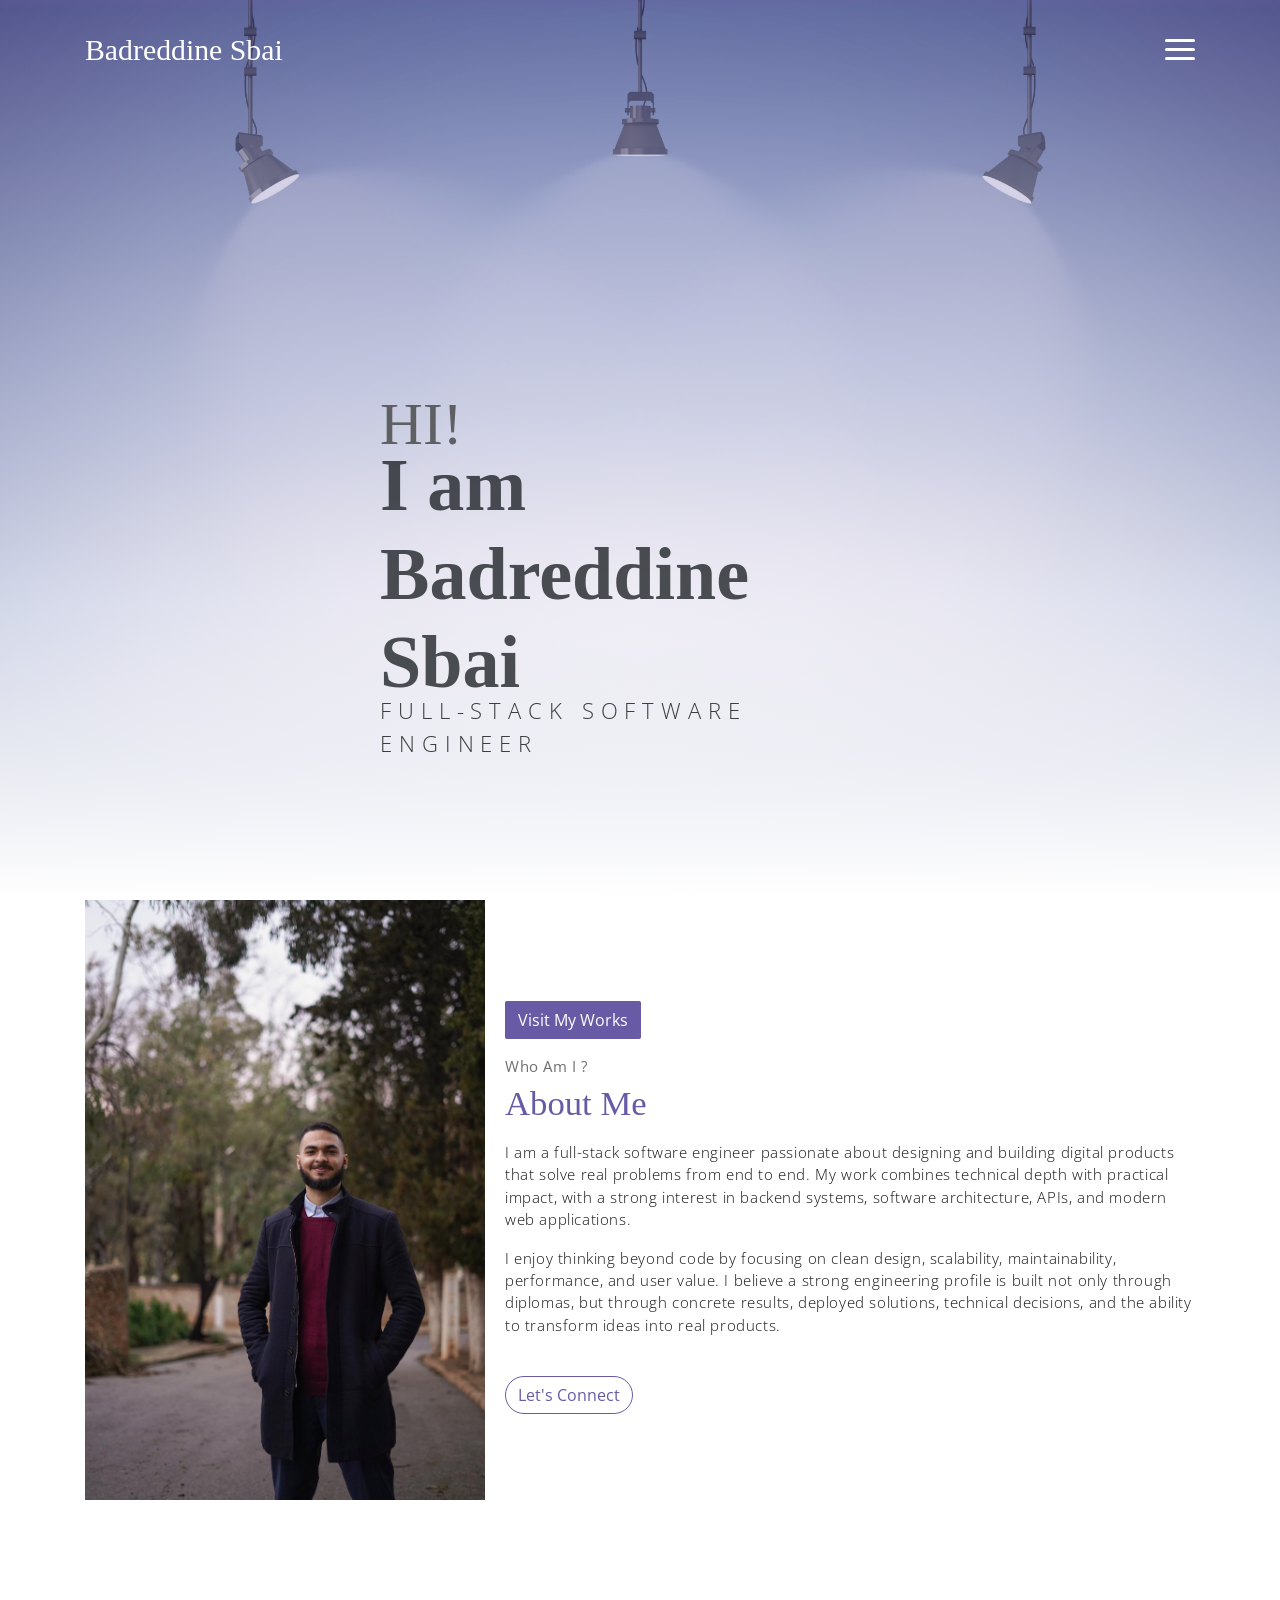
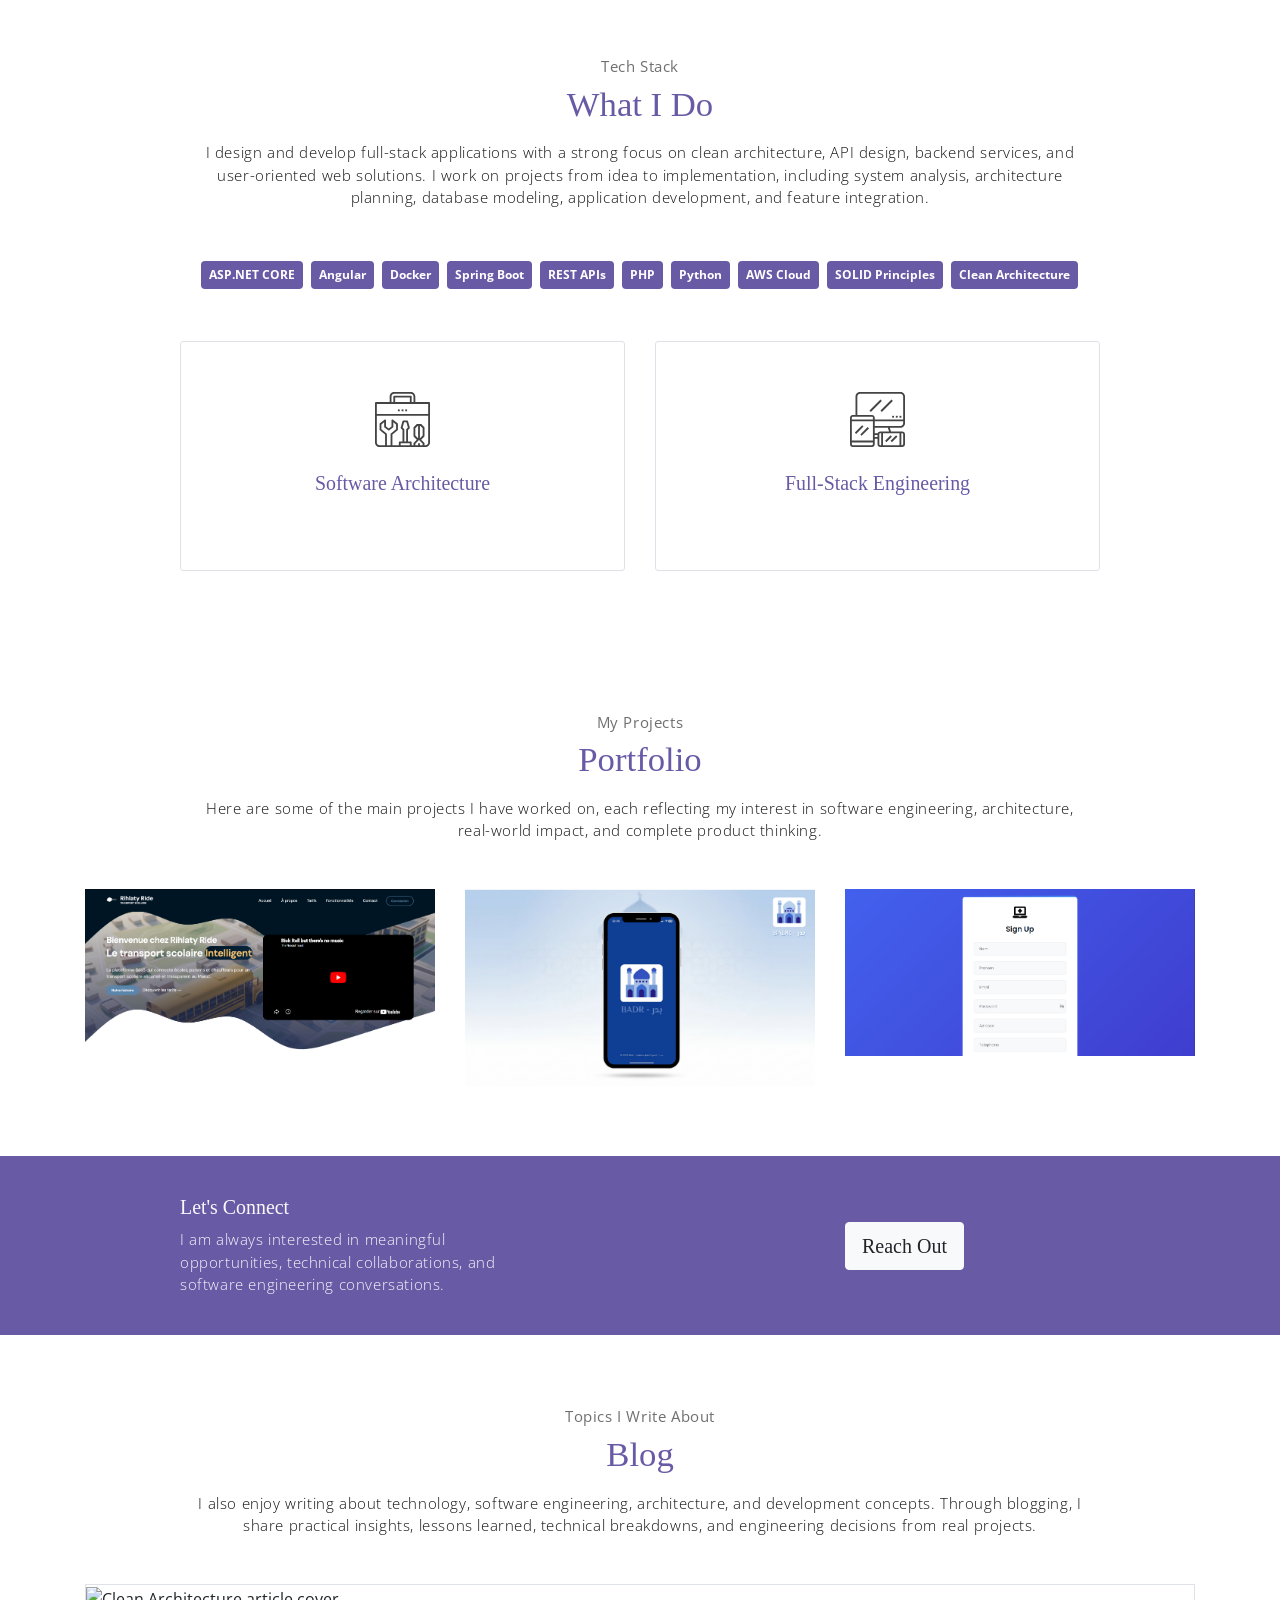
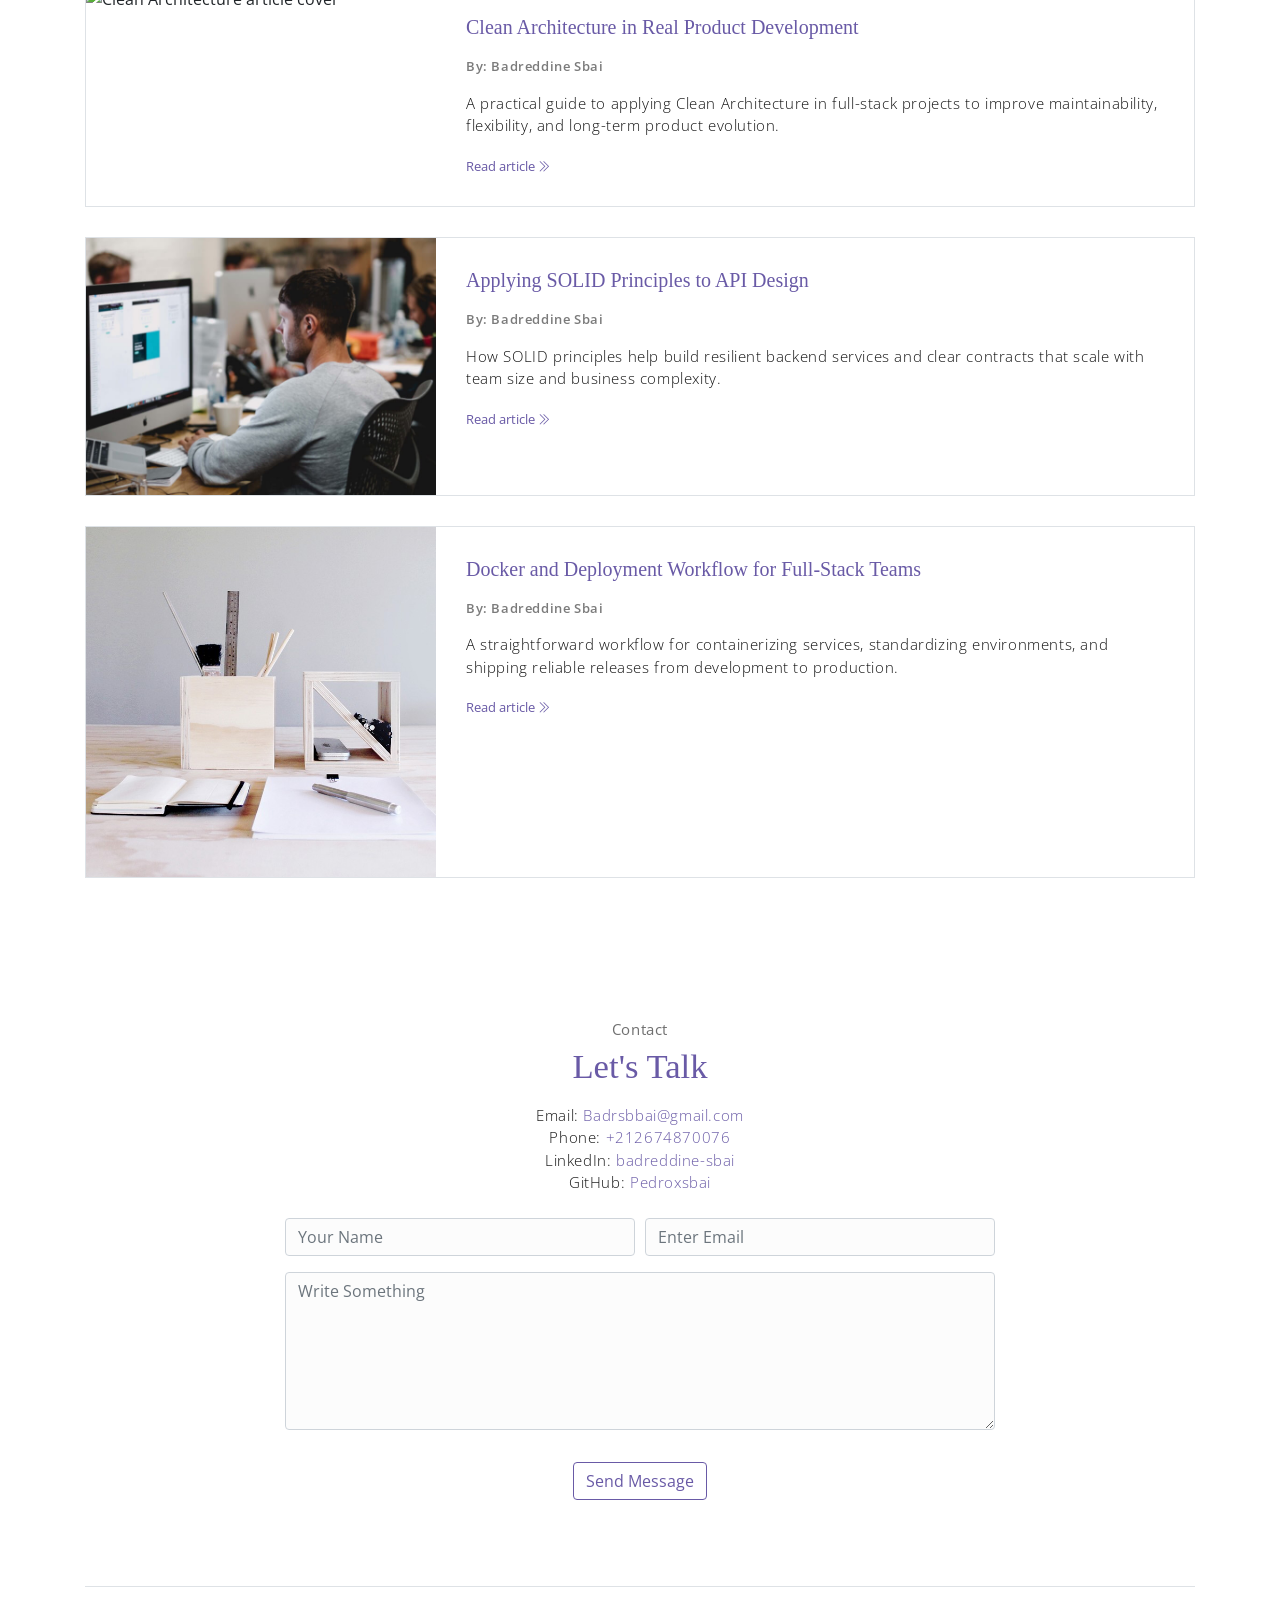
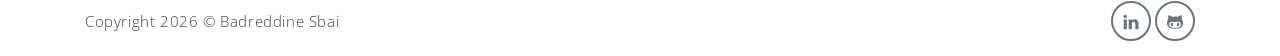
==== commit 2796728a: "Update: clean architecture article now fully static and well formatted with images" ====
--- a/index.html
+++ b/index.html
@@ -178,7 +178,7 @@
 
             <div class="blog-card">
                 <div class="blog-card-header">
-                    <img src="assets/imgs/img-1.jpg" class="blog-card-img" alt="Clean Architecture article cover">
+                    <img src="assets/imgs/clean-architecture.png" class="blog-card-img" alt="Clean Architecture article cover">
                 </div>
                 <div class="blog-card-body">
                     <h5 class="blog-card-title">Clean Architecture in Real Product Development</h5>
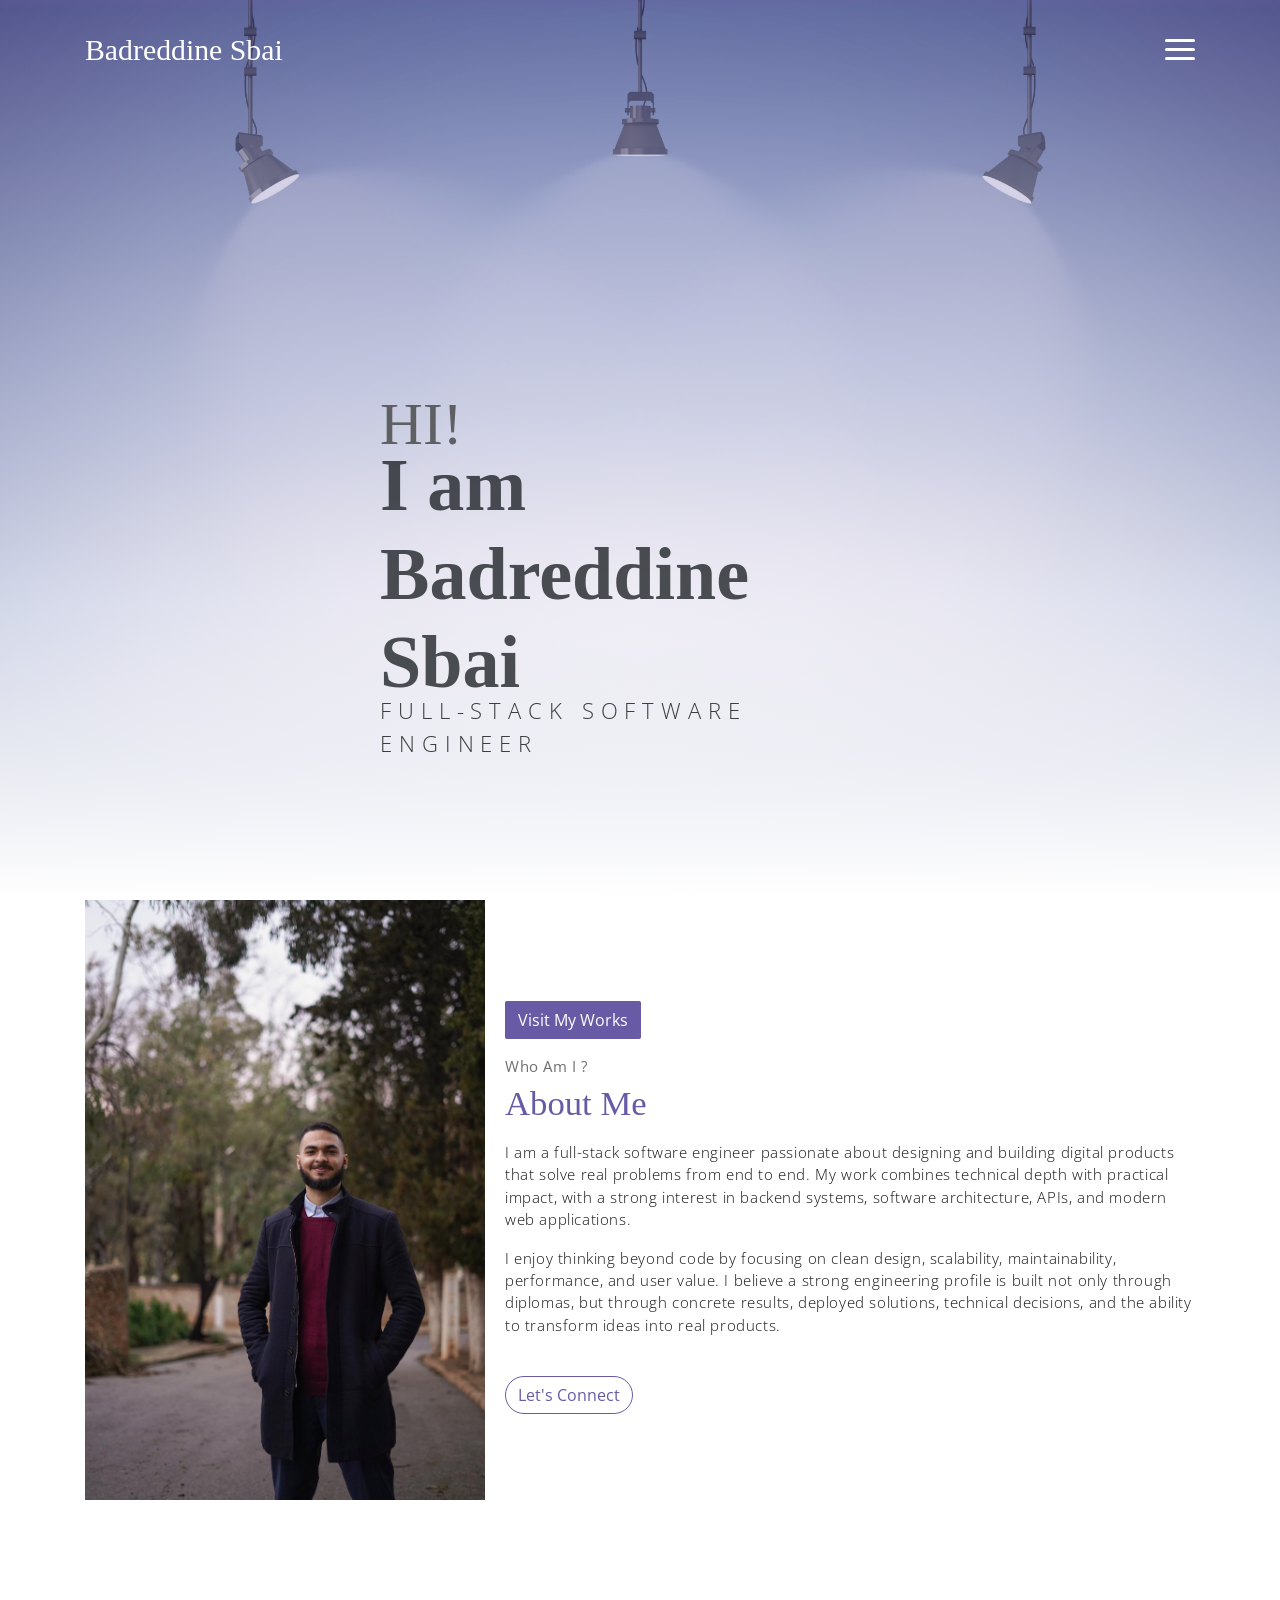
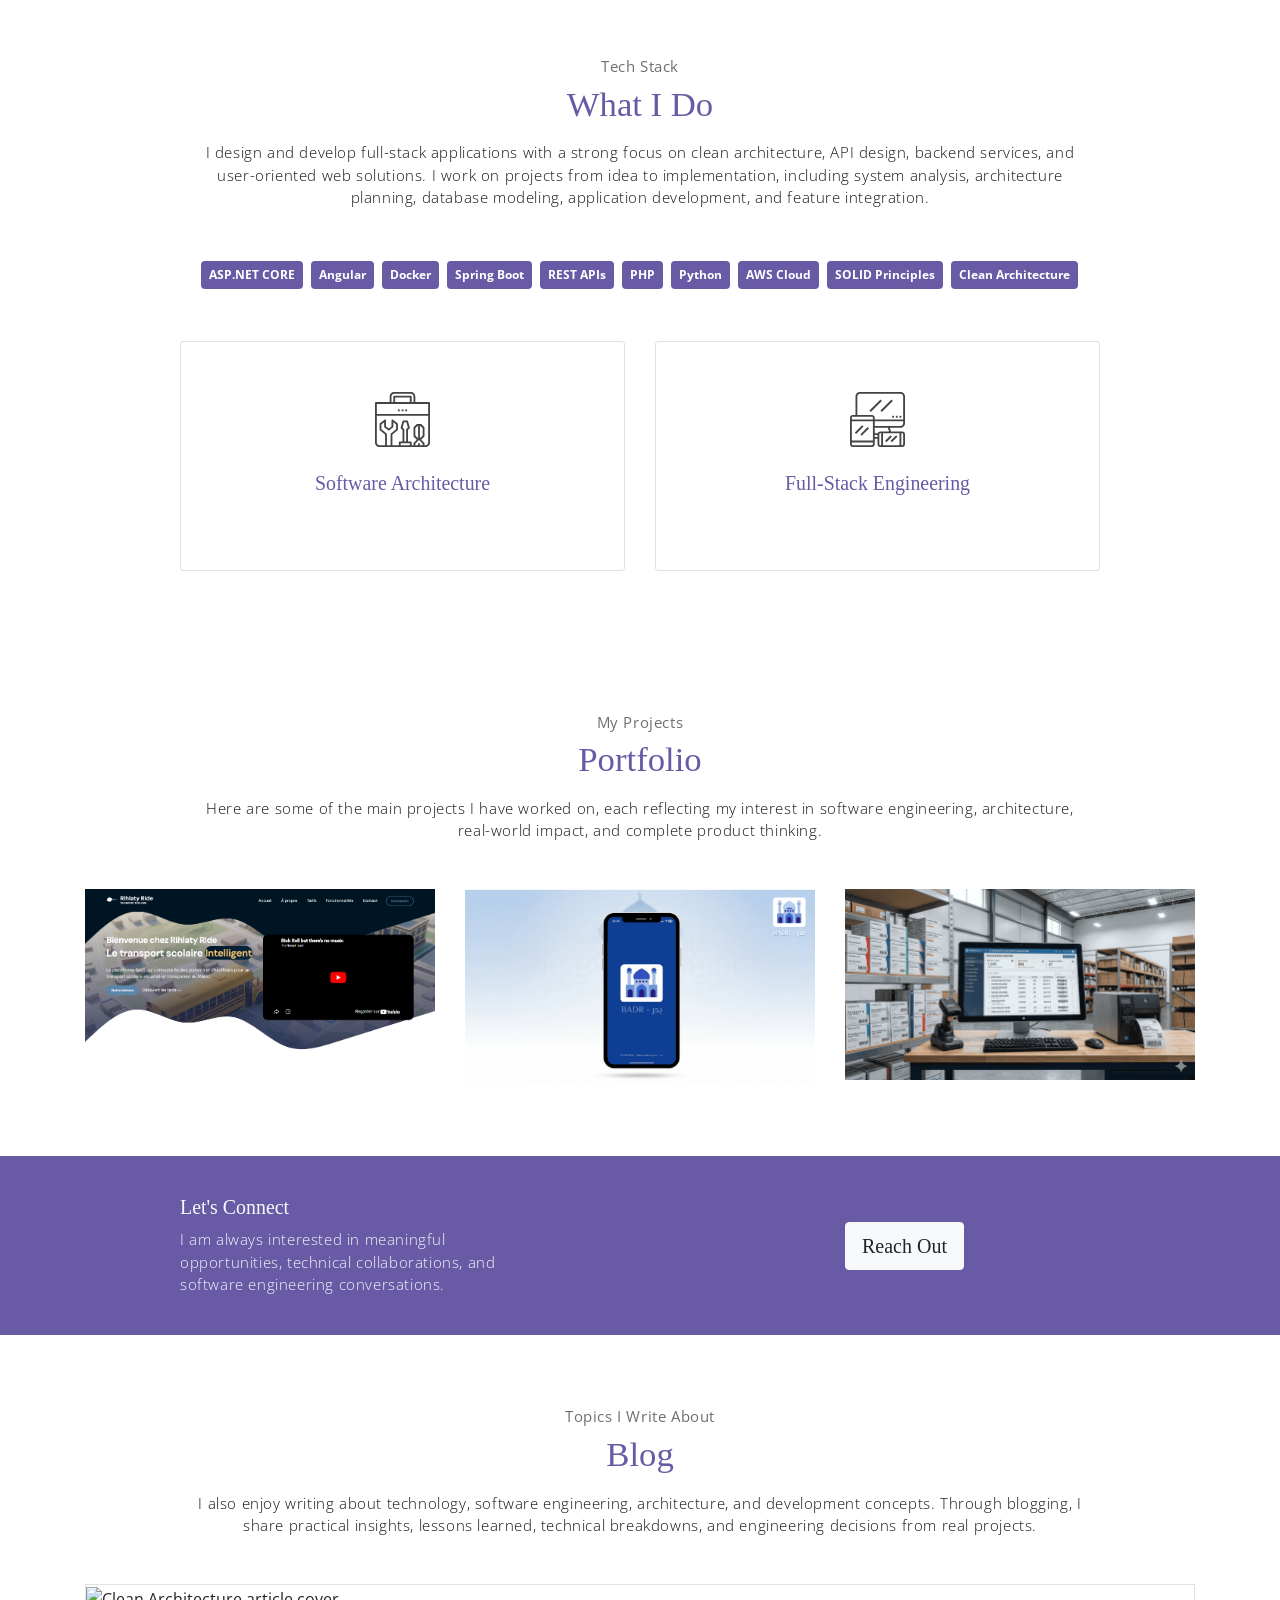
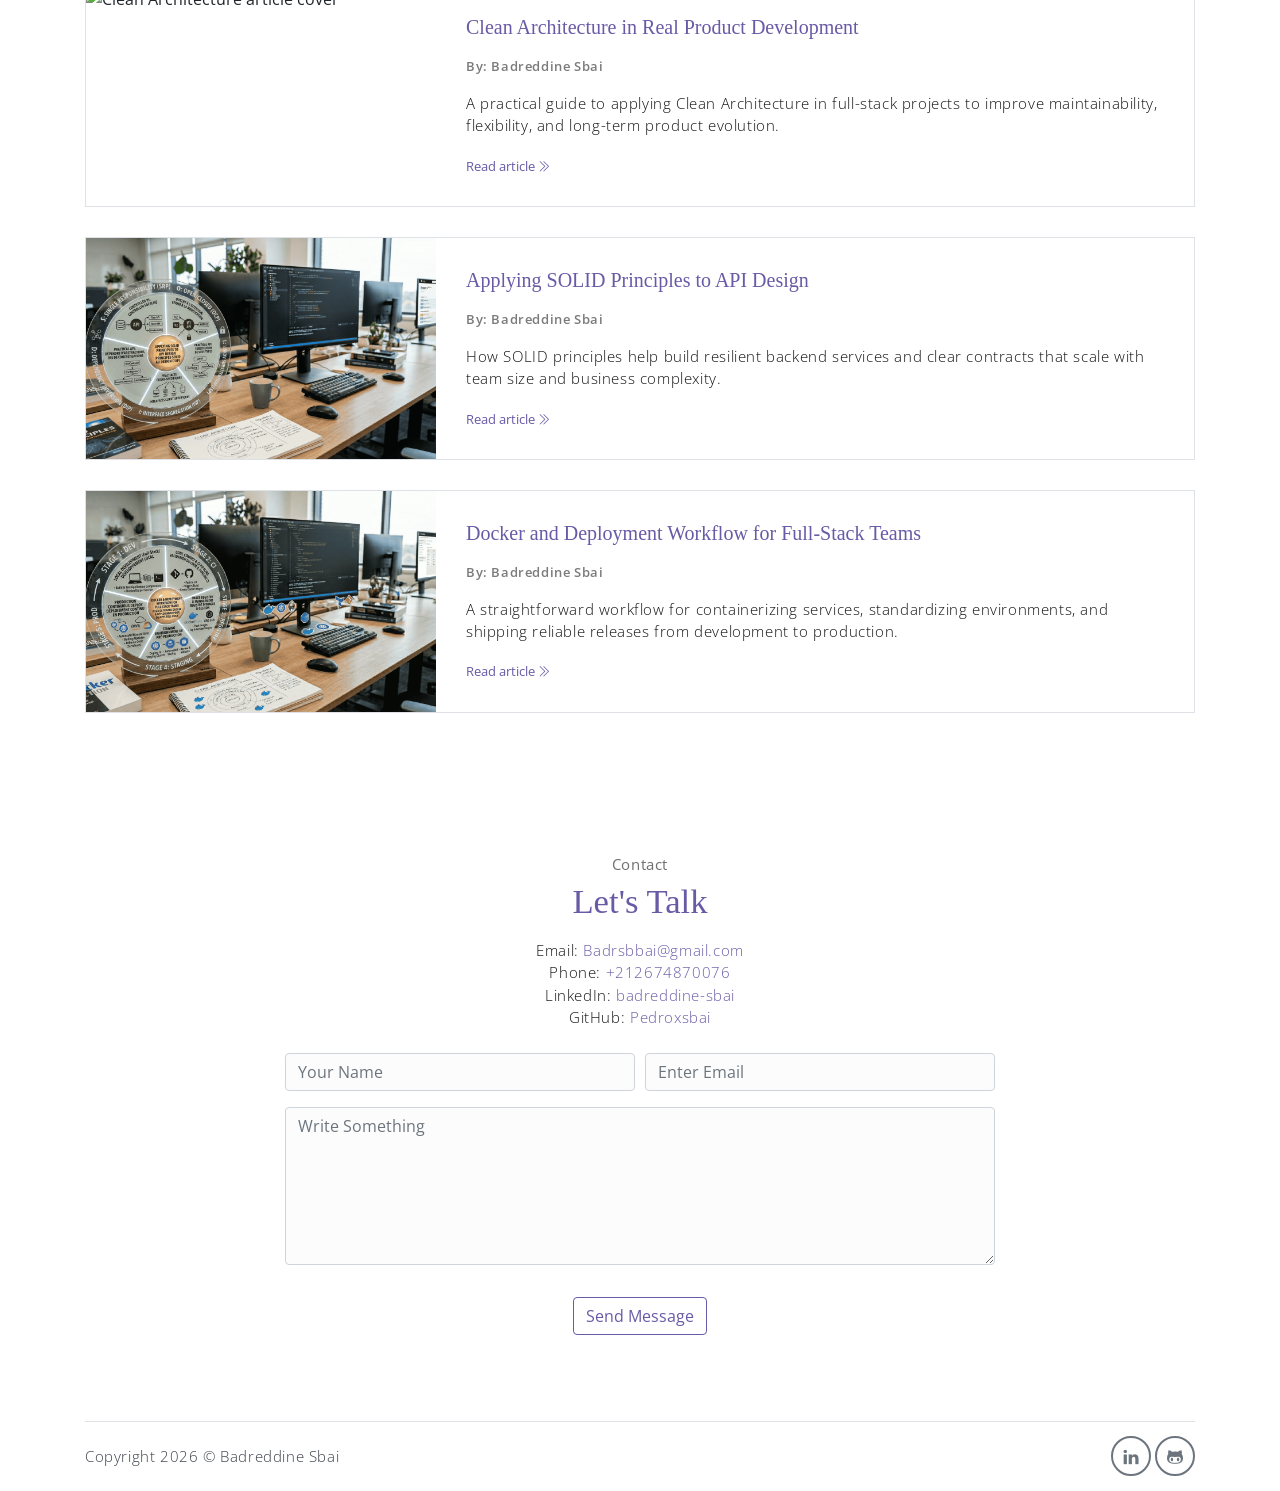
==== commit e732c874: "Update: BLOG" ====
--- a/index.html
+++ b/index.html
@@ -192,7 +192,7 @@
 
             <div class="blog-card">
                 <div class="blog-card-header">
-                    <img src="assets/imgs/img-2.jpg" class="blog-card-img" alt="SOLID APIs article cover">
+                    <img src="assets/imgs/Solid.png" class="blog-card-img" alt="SOLID APIs article cover">
                 </div>
                 <div class="blog-card-body">
                     <h5 class="blog-card-title">Applying SOLID Principles to API Design</h5>
@@ -206,7 +206,7 @@
 
             <div class="blog-card mb-0">
                 <div class="blog-card-header">
-                    <img src="assets/imgs/folio-3.jpg" class="blog-card-img" alt="Docker deployment article cover">
+                    <img src="assets/imgs/docker.png" class="blog-card-img" alt="Docker deployment article cover">
                 </div>
                 <div class="blog-card-body">
                     <h5 class="blog-card-title">Docker and Deployment Workflow for Full-Stack Teams</h5>
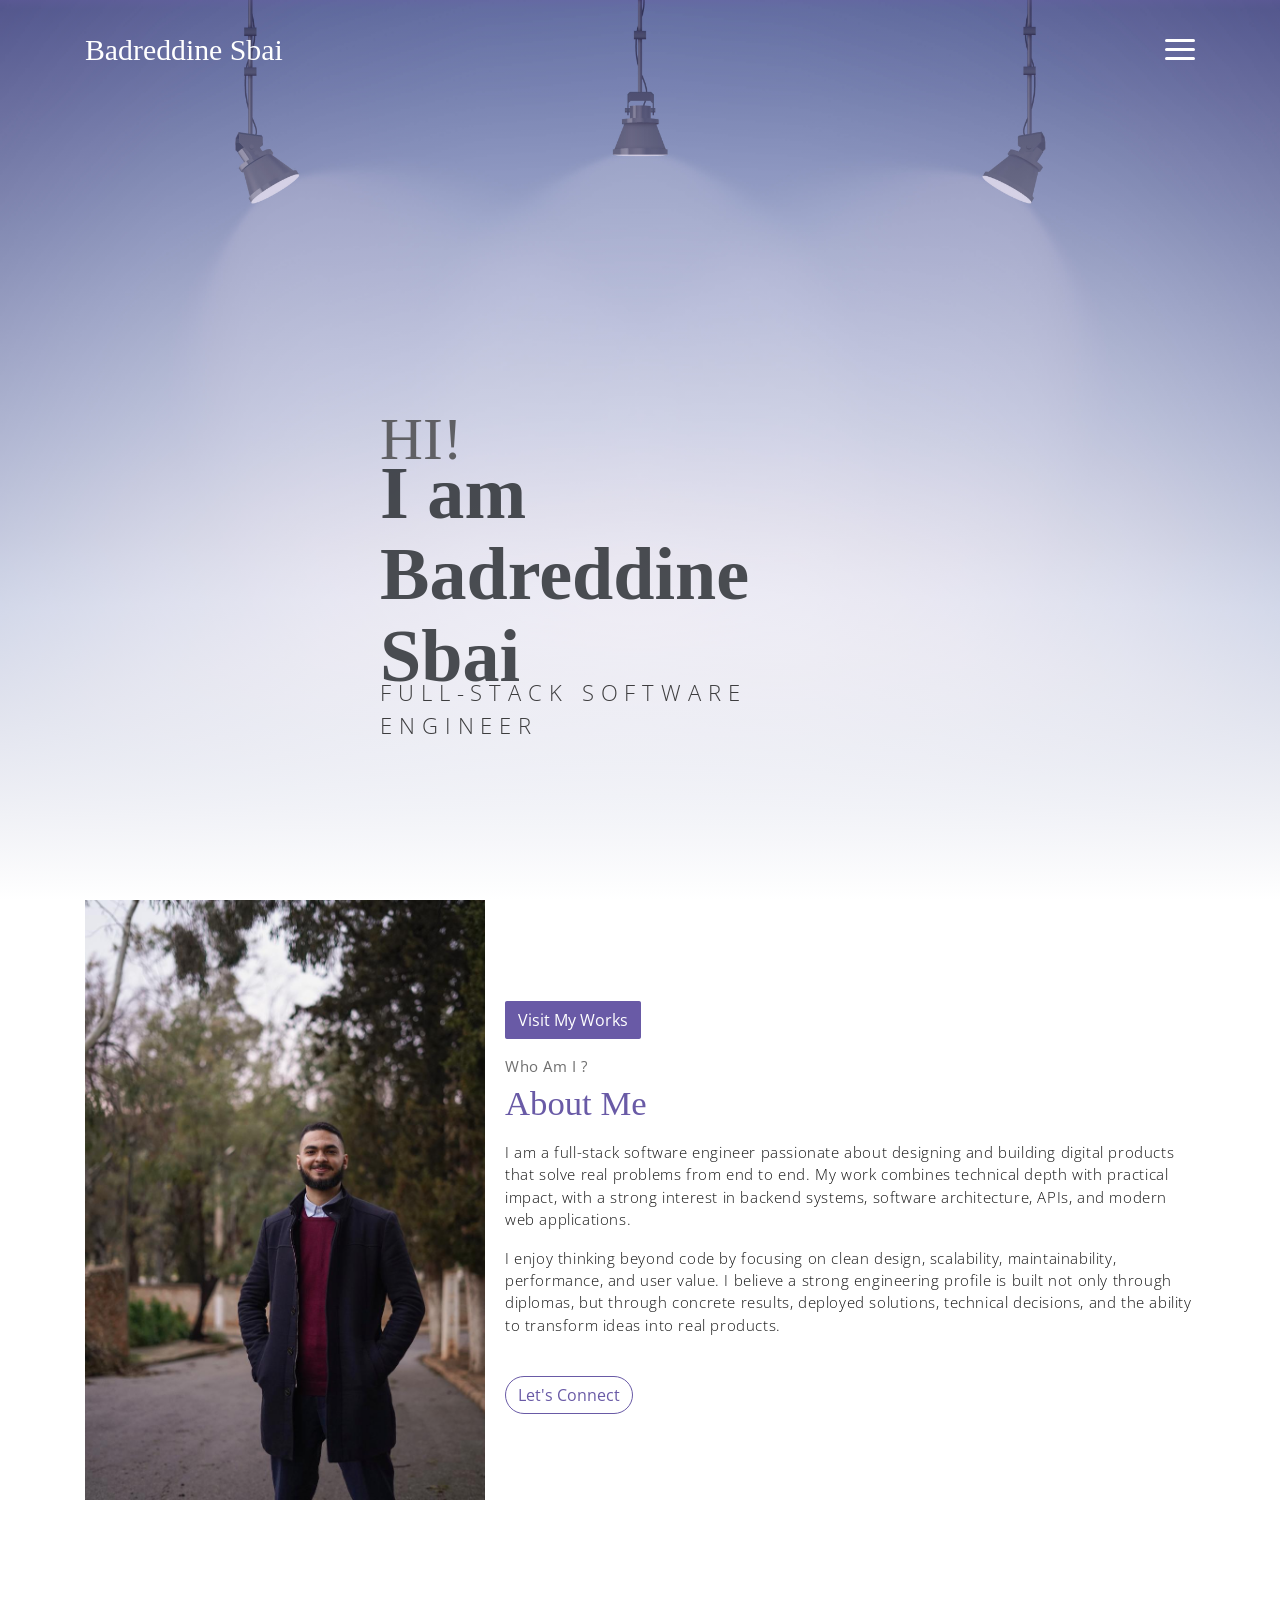
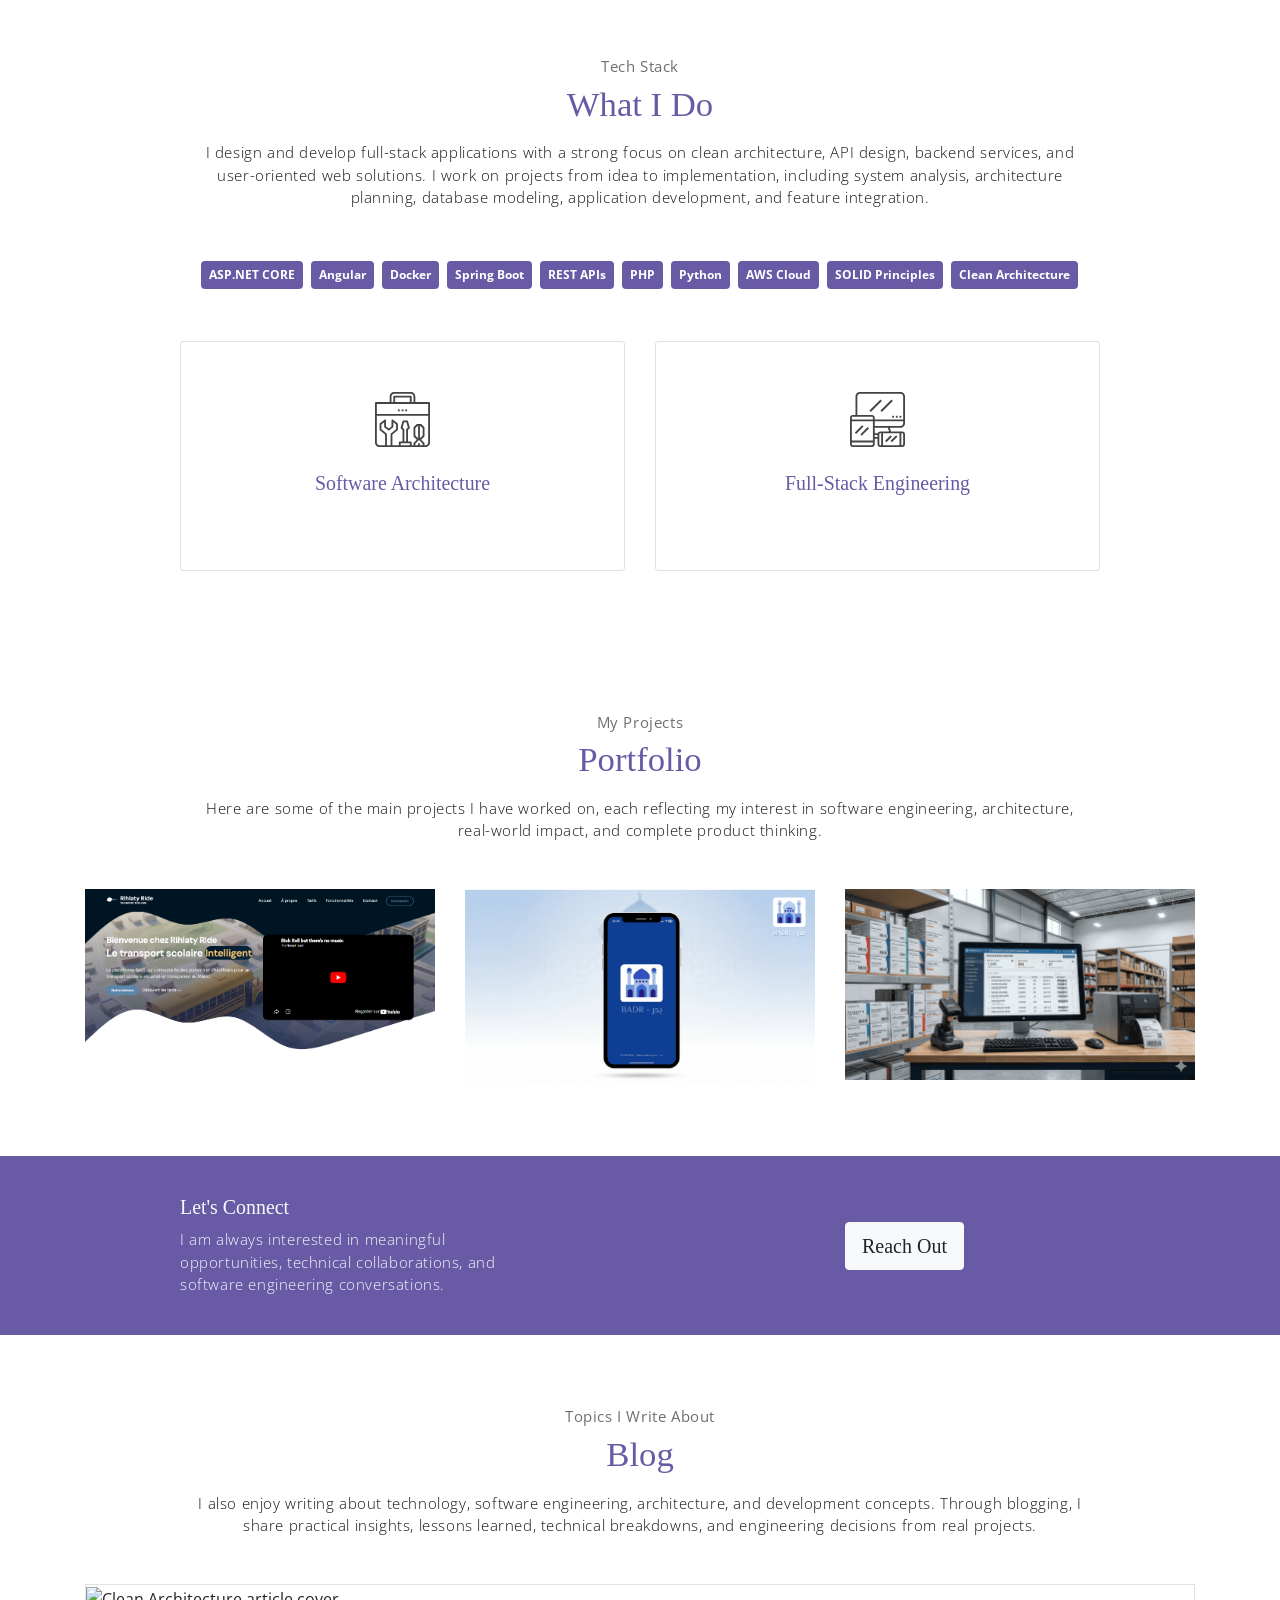
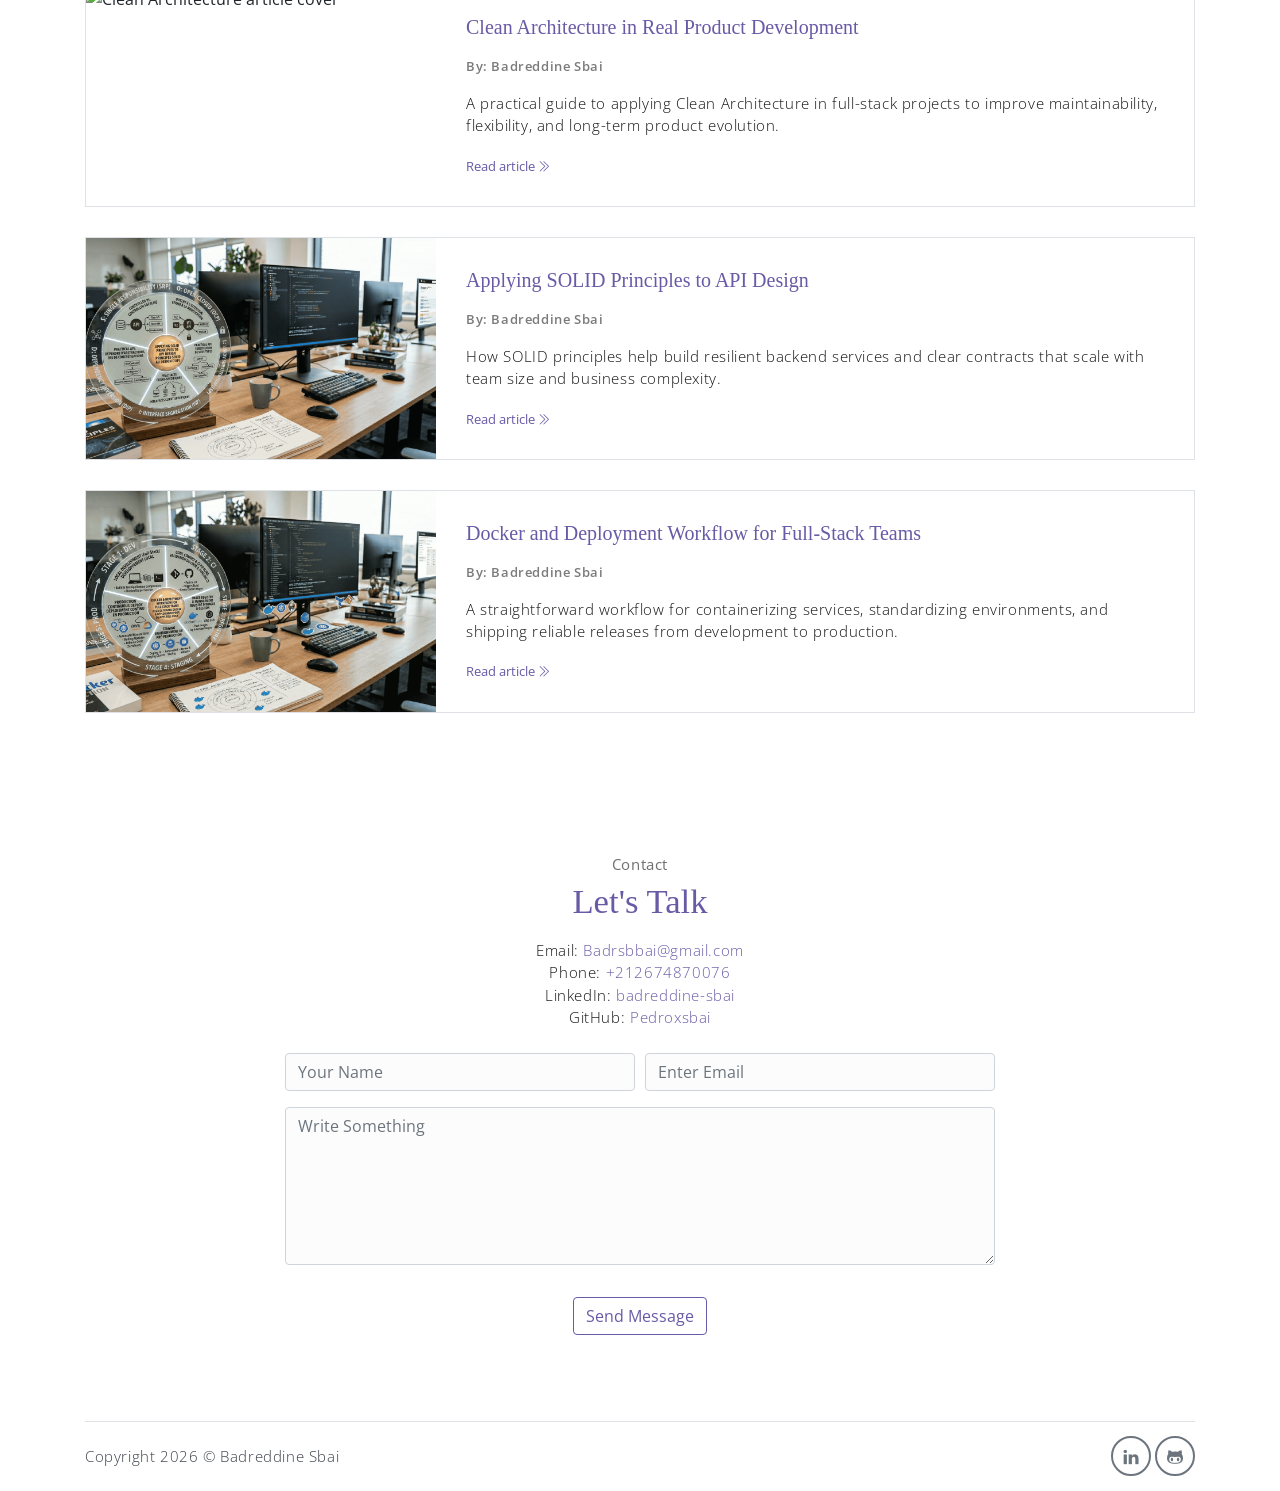
==== commit 4fd32fde: "Update: Portfolio" ====
--- a/index.html
+++ b/index.html
@@ -231,17 +231,18 @@
                 GitHub: <a href="https://github.com/Pedroxsbai" target="_blank" rel="noopener noreferrer">Pedroxsbai</a>
             </p>
 
-            <form action="" class="contact-form col-md-10 col-lg-8 m-auto">
+            <form action="https://formspree.io/f/xvzvwbez" method="POST" class="contact-form col-md-10 col-lg-8 m-auto">
                 <div class="form-row">
                     <div class="form-group col-sm-6">
-                        <input type="text" size="50" class="form-control" placeholder="Your Name" required>
+                        <input type="text" name="name" size="50" class="form-control" placeholder="Your Name" required>
                     </div>
                     <div class="form-group col-sm-6">
-                        <input type="email" class="form-control" placeholder="Enter Email" required>
+                        <input type="email" name="email" class="form-control" placeholder="Enter Email" required>
                     </div>
                     <div class="form-group col-sm-12">
-                        <textarea name="comment" id="comment" rows="6" class="form-control" placeholder="Write Something" required></textarea>
-                    </div>
+                        <textarea name="message" id="message" rows="6" class="form-control" placeholder="Write Something" required></textarea>
+                    </div>
+                    <input type="hidden" name="_subject" value="New portfolio contact message">
                     <div class="form-group col-sm-12 mt-3">
                         <input type="submit" value="Send Message" class="btn btn-outline-primary rounded">
                     </div>
--- a/assets/css/meyawo.css
+++ b/assets/css/meyawo.css
@@ -12123,6 +12123,20 @@
   font-weight: bold;
   opacity: .8;
   color: #212529;
+  margin: 0;
+  line-height: 1.1;
+}
+
+@media (max-width: 768px) {
+  .header-title {
+    font-size: 2rem;
+  }
+}
+
+@media (max-width: 576px) {
+  .header-title {
+    font-size: 1.6rem;
+  }
 }
 
 .header-mini {
@@ -12159,6 +12173,82 @@
   }
 }
 
+@media (max-width: 768px) {
+  .header {
+    height: auto;
+    min-height: 85vh;
+    padding-top: 120px;
+    padding-bottom: 60px;
+  }
+
+  .header .header-content {
+    margin-top: 10px;
+    max-width: 100%;
+    padding: 0 20px;
+  }
+
+  .header .header-content .header-title .up {
+    font-size: clamp(20px, 6vw, 45px);
+    margin-bottom: -12px;
+  }
+
+  .header .header-content .header-title .down {
+    font-size: clamp(24px, 8vw, 50px);
+    margin-bottom: -12px;
+  }
+
+  .header .header-content .header-subtitle {
+    font-size: clamp(12px, 4vw, 18px);
+    letter-spacing: 2px;
+    margin-top: -5px;
+    margin-bottom: 15px;
+  }
+
+  .header .header-content .btn {
+    margin-top: 15px;
+    padding: 10px 20px;
+    font-size: 0.95rem;
+  }
+}
+
+@media (max-width: 576px) {
+  .header {
+    height: auto;
+    min-height: auto;
+    padding-top: 80px;
+    padding-bottom: 50px;
+  }
+
+  .header .header-content {
+    margin-top: 5px;
+    padding: 0 15px;
+  }
+
+  .header .header-content .header-title .up {
+    font-size: 24px;
+    margin-bottom: -10px;
+  }
+
+  .header .header-content .header-title .down {
+    font-size: 32px;
+    margin-bottom: -10px;
+    line-height: 1.2;
+  }
+
+  .header .header-content .header-subtitle {
+    font-size: 13px;
+    letter-spacing: 1.5px;
+    margin-top: 0;
+    margin-bottom: 12px;
+  }
+
+  .header .header-content .btn {
+    margin-top: 12px;
+    padding: 8px 18px;
+    font-size: 0.9rem;
+  }
+}
+
 .about {
   display: -webkit-box;
   display: -ms-flexbox;
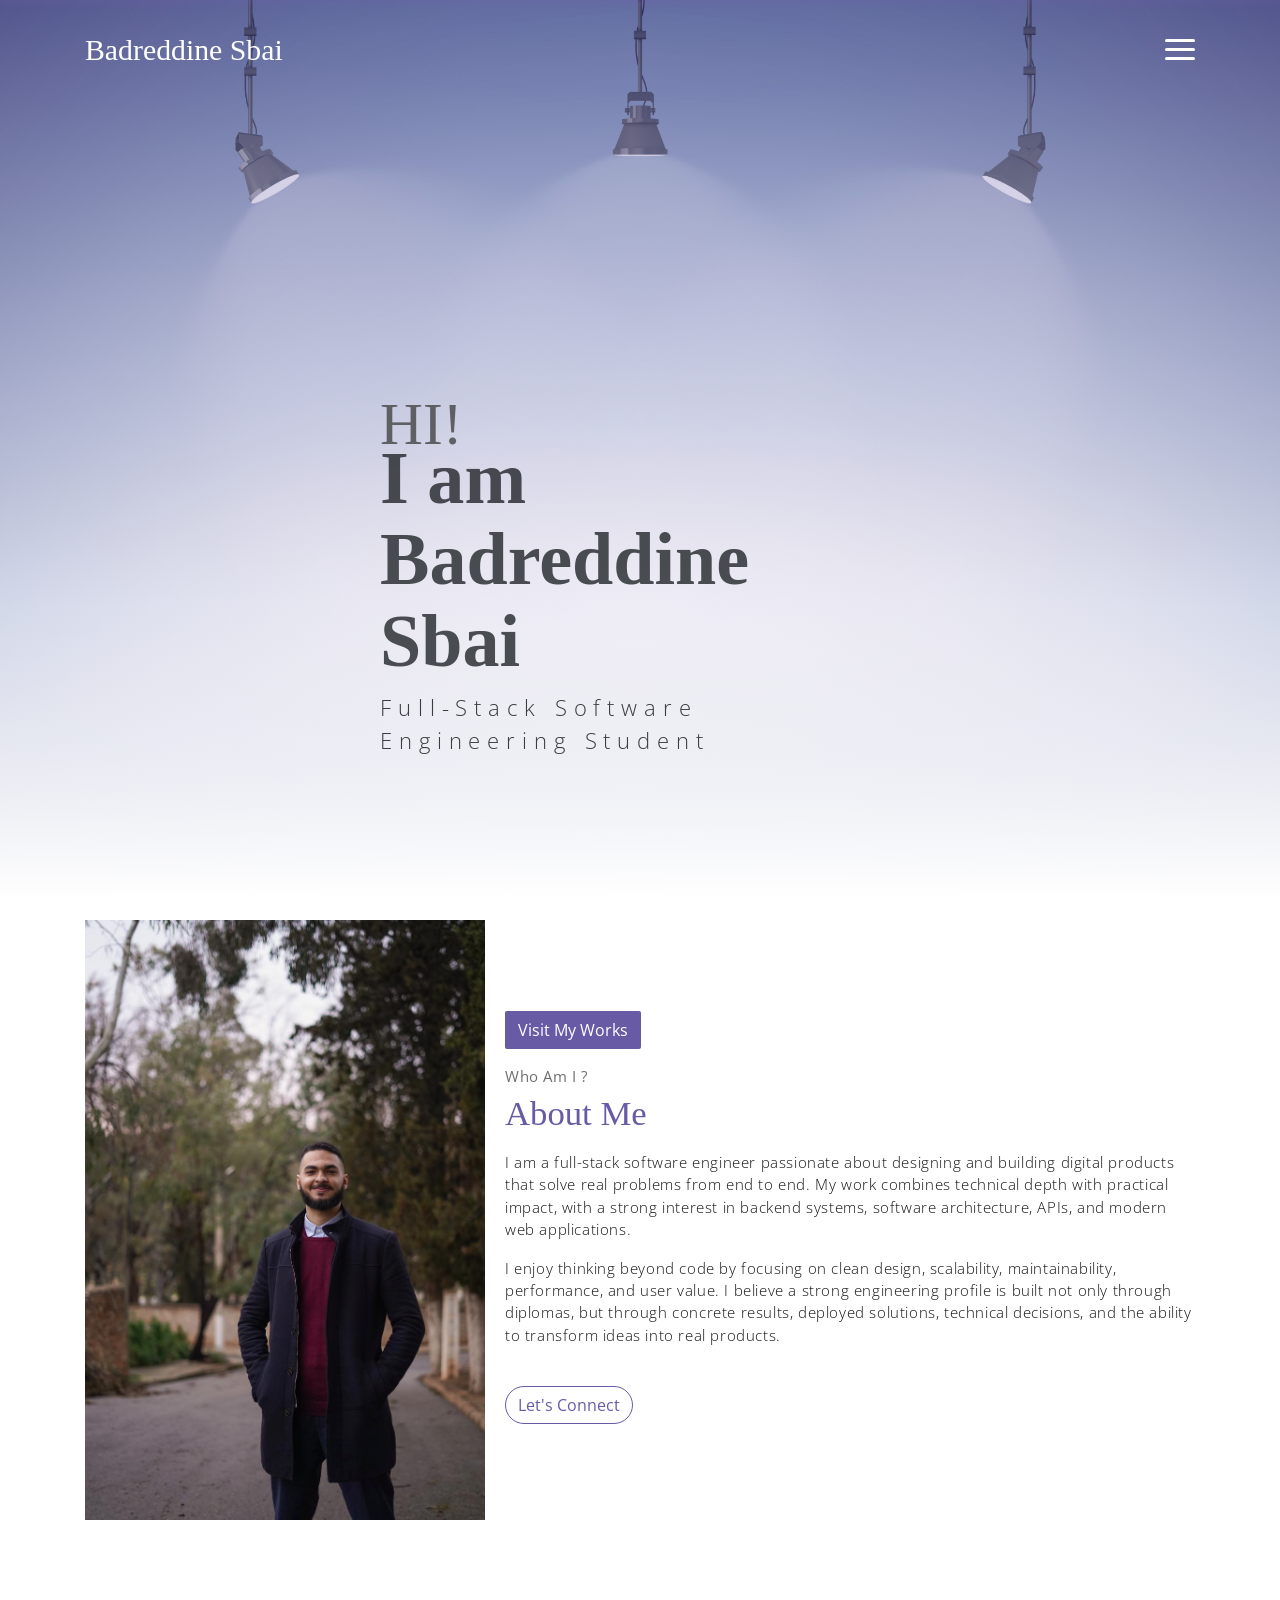
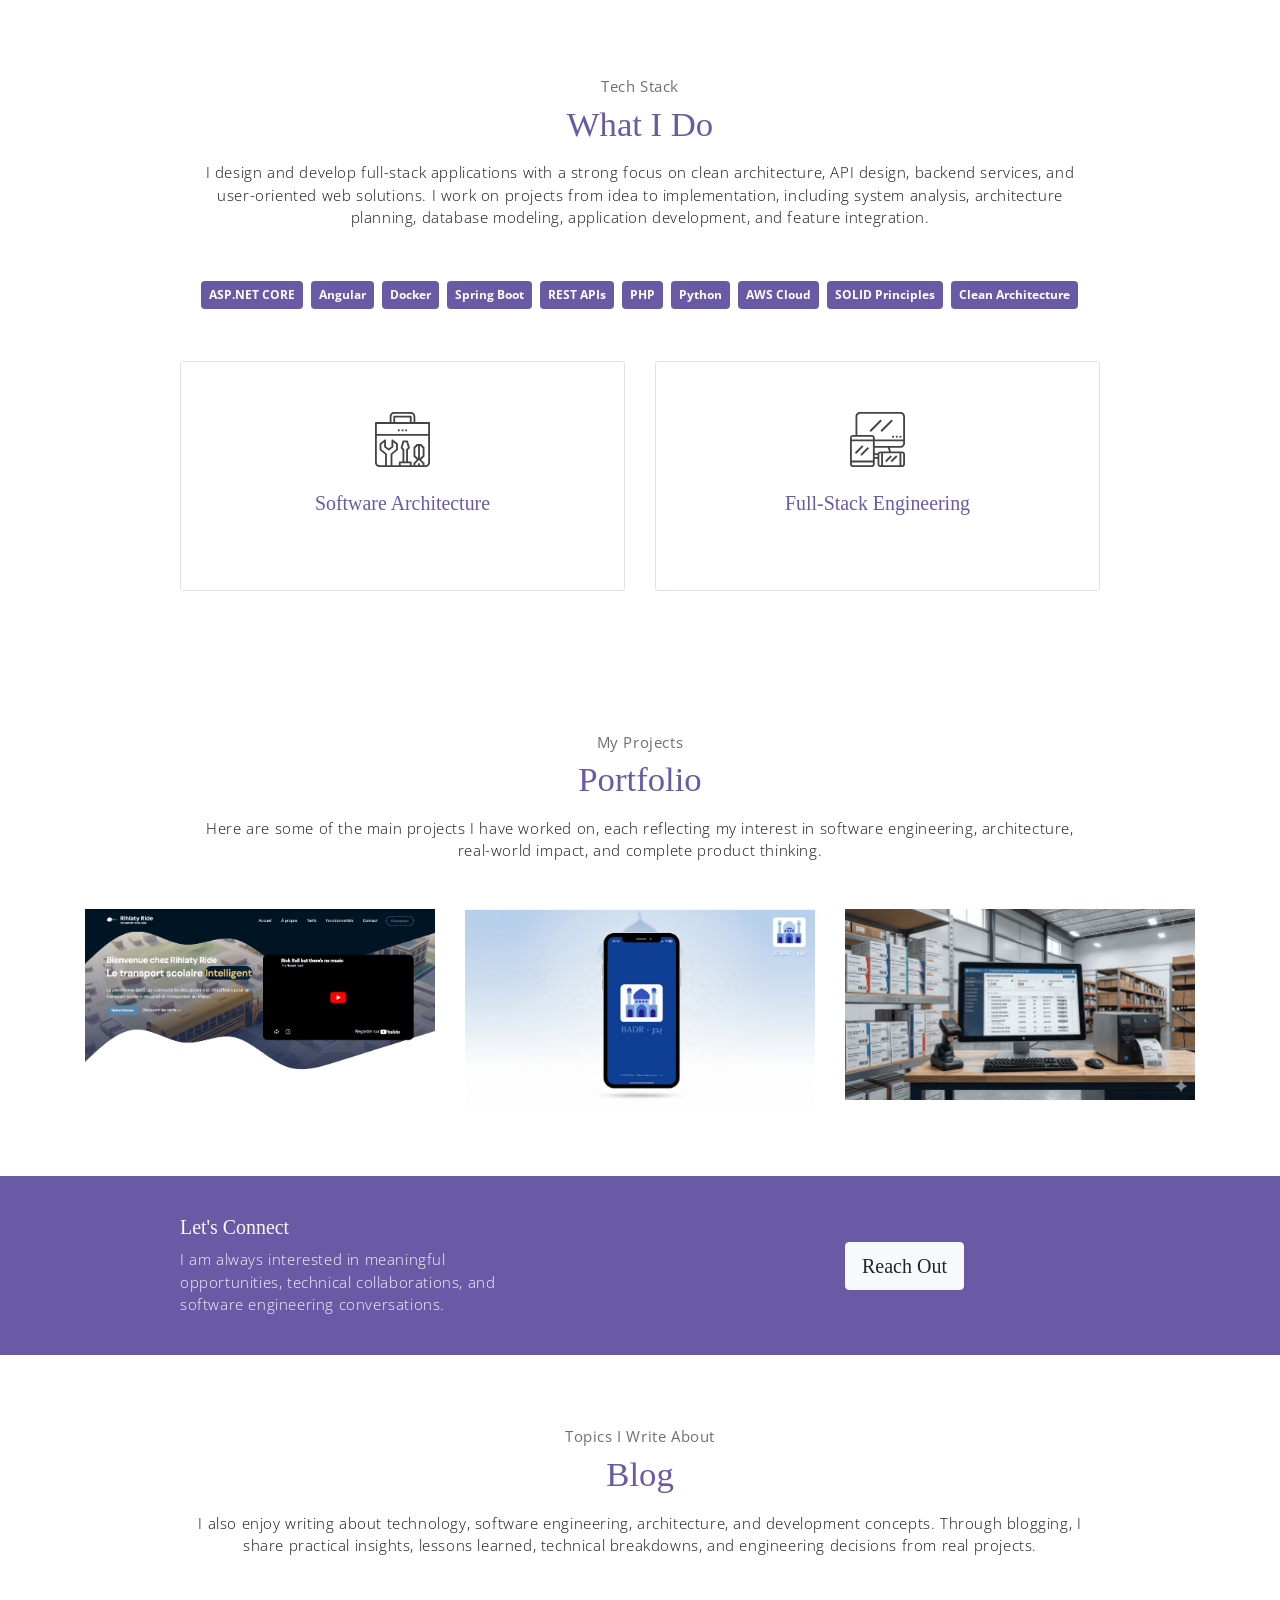
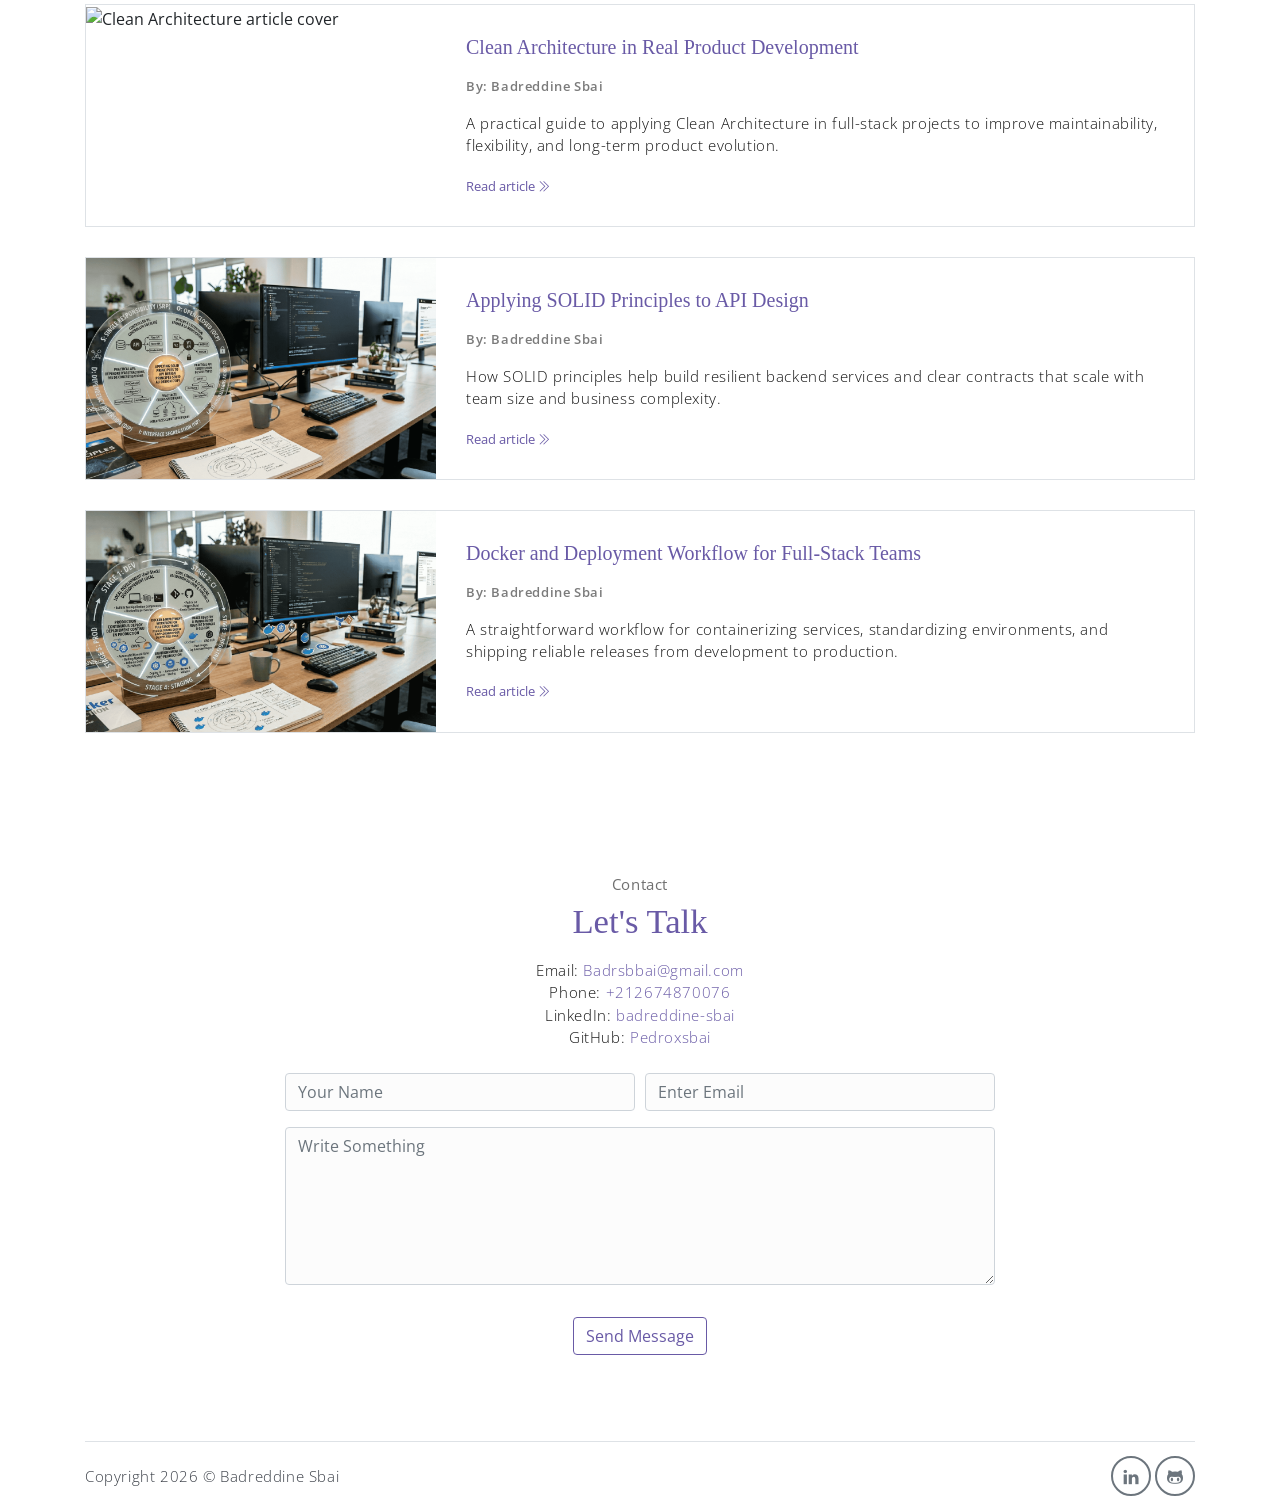
==== commit 06109de8: "Update : Portfolio" ====
--- a/index.html
+++ b/index.html
@@ -6,7 +6,7 @@
     <meta name="viewport" content="width=device-width, initial-scale=1, shrink-to-fit=no">
     <meta name="description" content="Portfolio of Badreddine Sbai, Full-Stack Software Engineer.">
     <meta name="author" content="Badreddine Sbai">
-    <title>Badreddine Sbai | Full-Stack Software Engineer</title>
+    <title>Badreddine Sbai</title>
 
     <link rel="stylesheet" href="assets/vendors/themify-icons/css/themify-icons.css">
     <link rel="stylesheet" href="assets/css/meyawo.css">
@@ -40,7 +40,7 @@
                 <span class="up">HI!</span>
                 <span class="down">I am Badreddine Sbai</span>
             </h1>
-            <p class="header-subtitle">FULL-STACK SOFTWARE ENGINEER</p>
+            <p class="header-subtitle" style="margin-top: 30px;">Full-Stack Software Engineering Student</p>
         </div>
     </header>
 
@@ -48,7 +48,7 @@
         <div class="container text-center">
             <div class="about">
                 <div class="about-img-holder">
-                    <img src="assets/imgs/me/Portfolio2.jpeg" class="about-img" alt="Profile photo of Badreddine Sbai">
+                    <img src="assets/imgs/me/Portfolio2.jpeg" class="about-img" alt="Profile photo of Badreddine Sbai" style="margin-top: 20px;">
                 </div>
                 <div class="about-caption text-left">
                     <a class="btn btn-primary mb-3" href="#portfolio">Visit My Works</a>
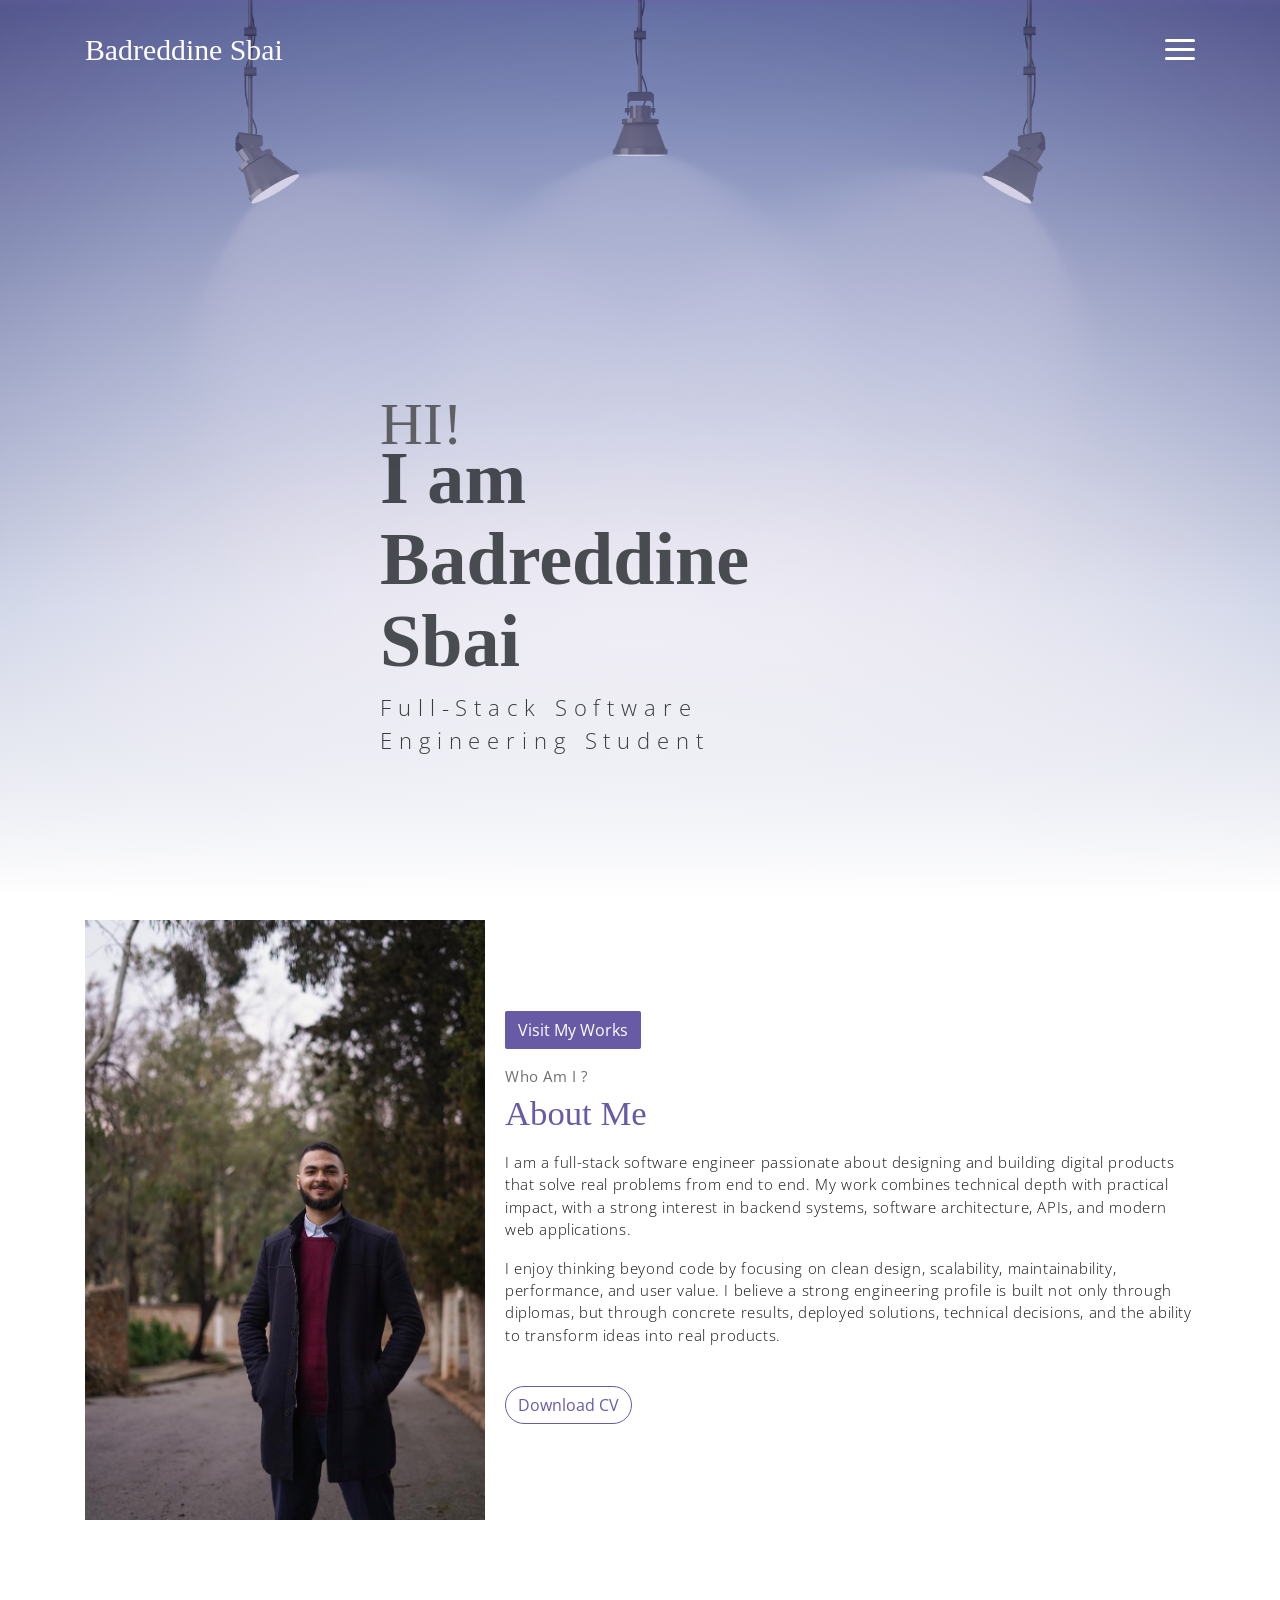
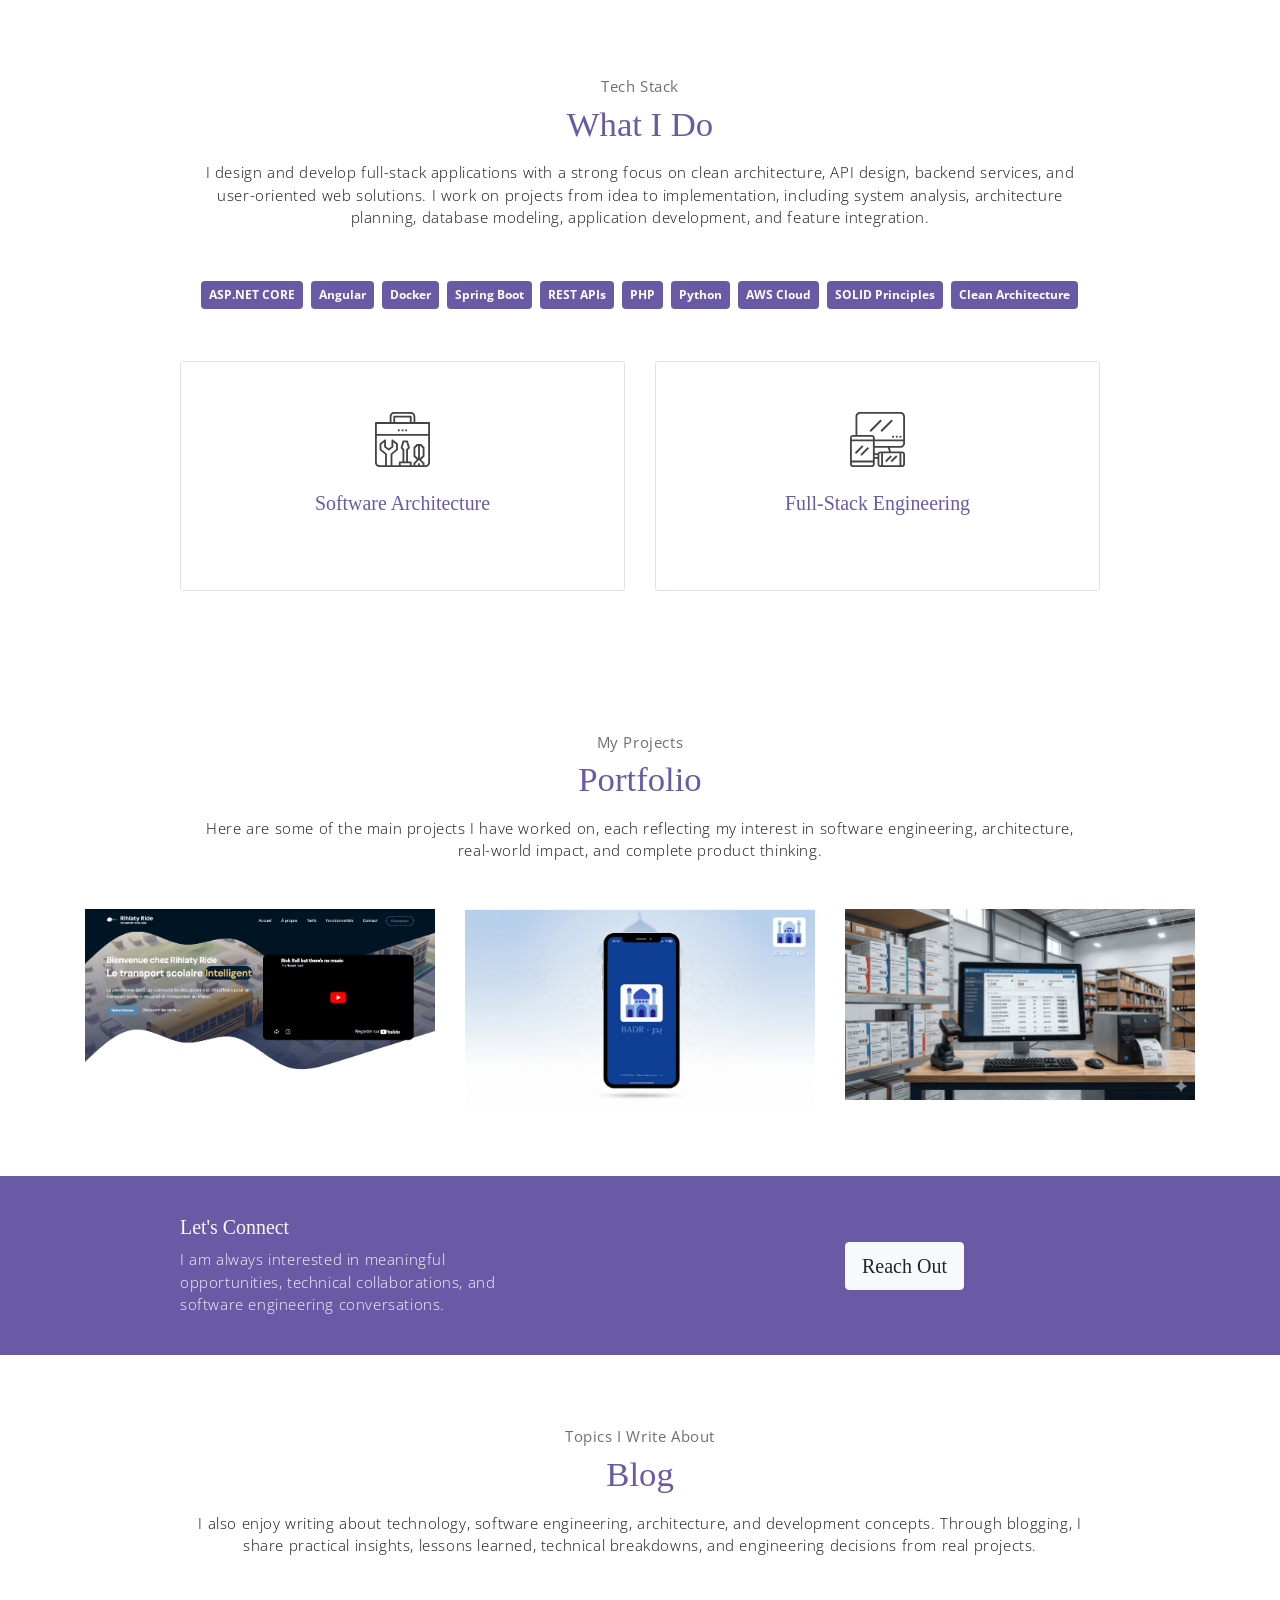
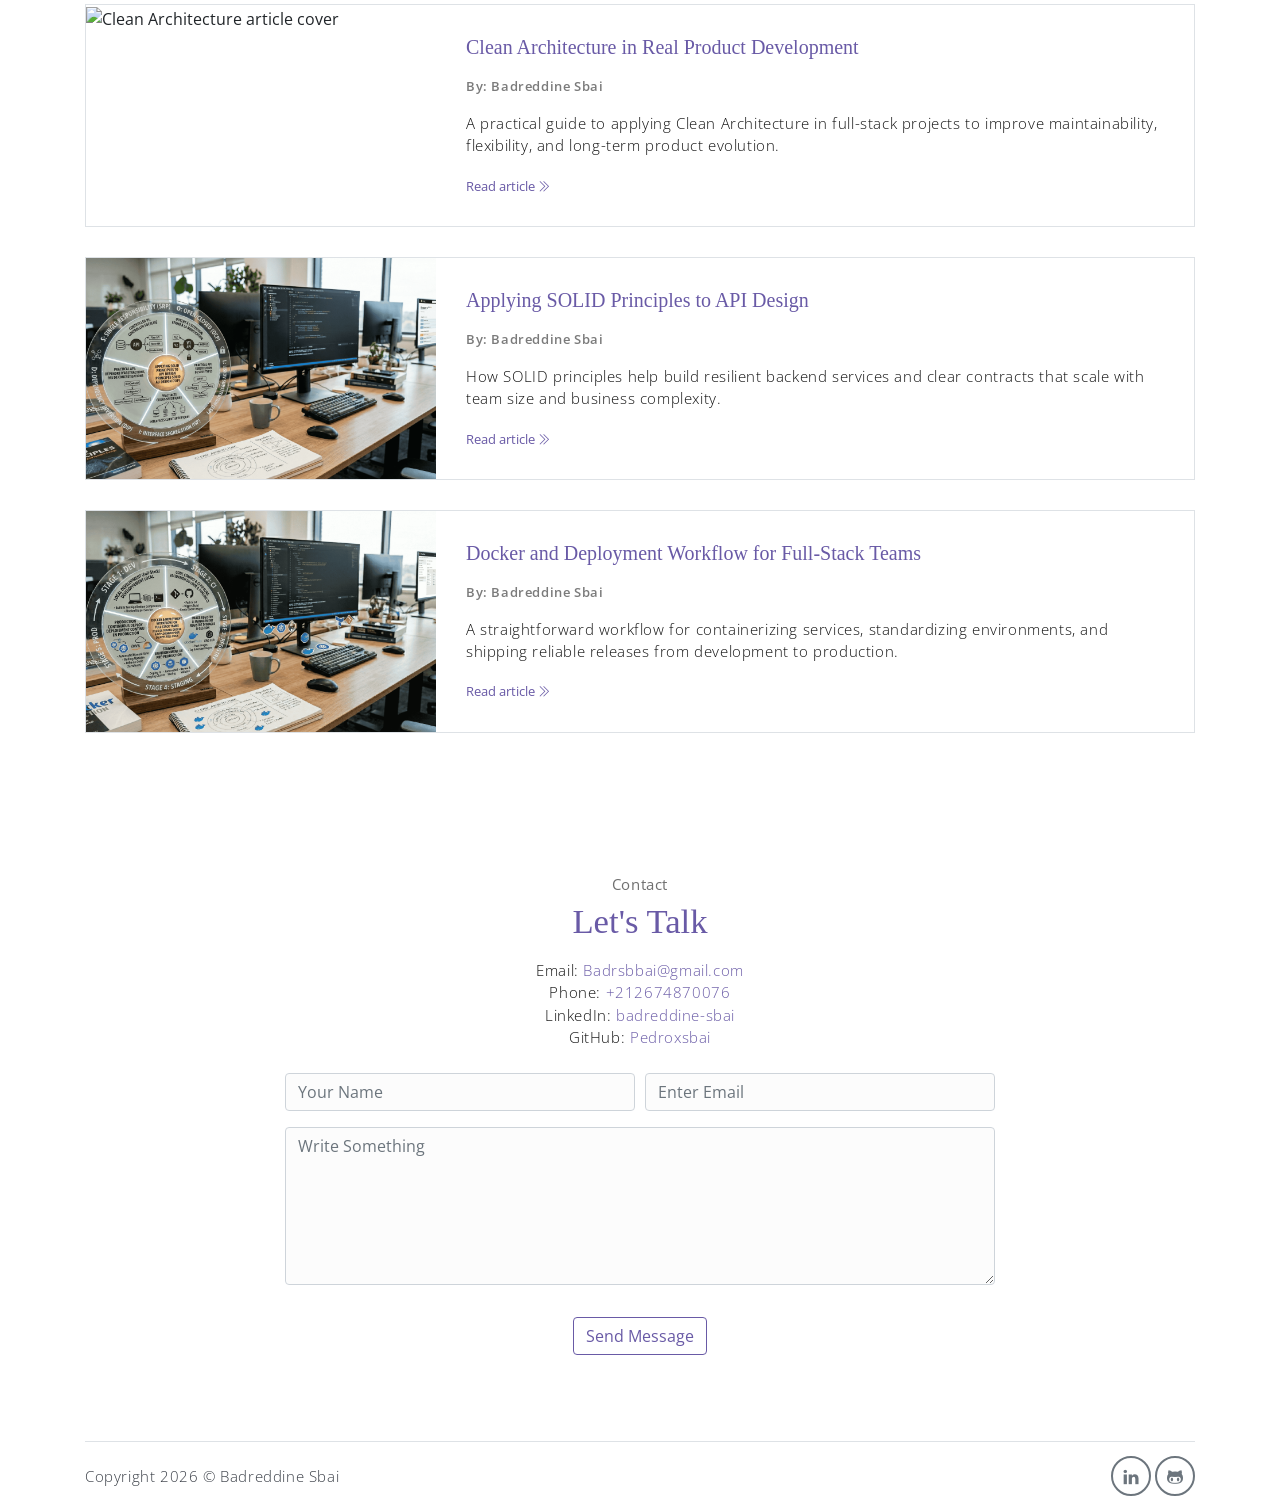
==== commit 37b1e2cc: "Update : Portfolio and downloading cv" ====
--- a/index.html
+++ b/index.html
@@ -60,7 +60,7 @@
                     <p>
                         I enjoy thinking beyond code by focusing on clean design, scalability, maintainability, performance, and user value. I believe a strong engineering profile is built not only through diplomas, but through concrete results, deployed solutions, technical decisions, and the ability to transform ideas into real products.
                     </p>
-                    <a class="btn-rounded btn btn-outline-primary mt-4" href="#contact">Let's Connect</a>
+                    <a class="btn-rounded btn btn-outline-primary mt-4" href="assets/cv.pdf" download target="_blank">Download CV </a>
                 </div>
             </div>
         </div>
